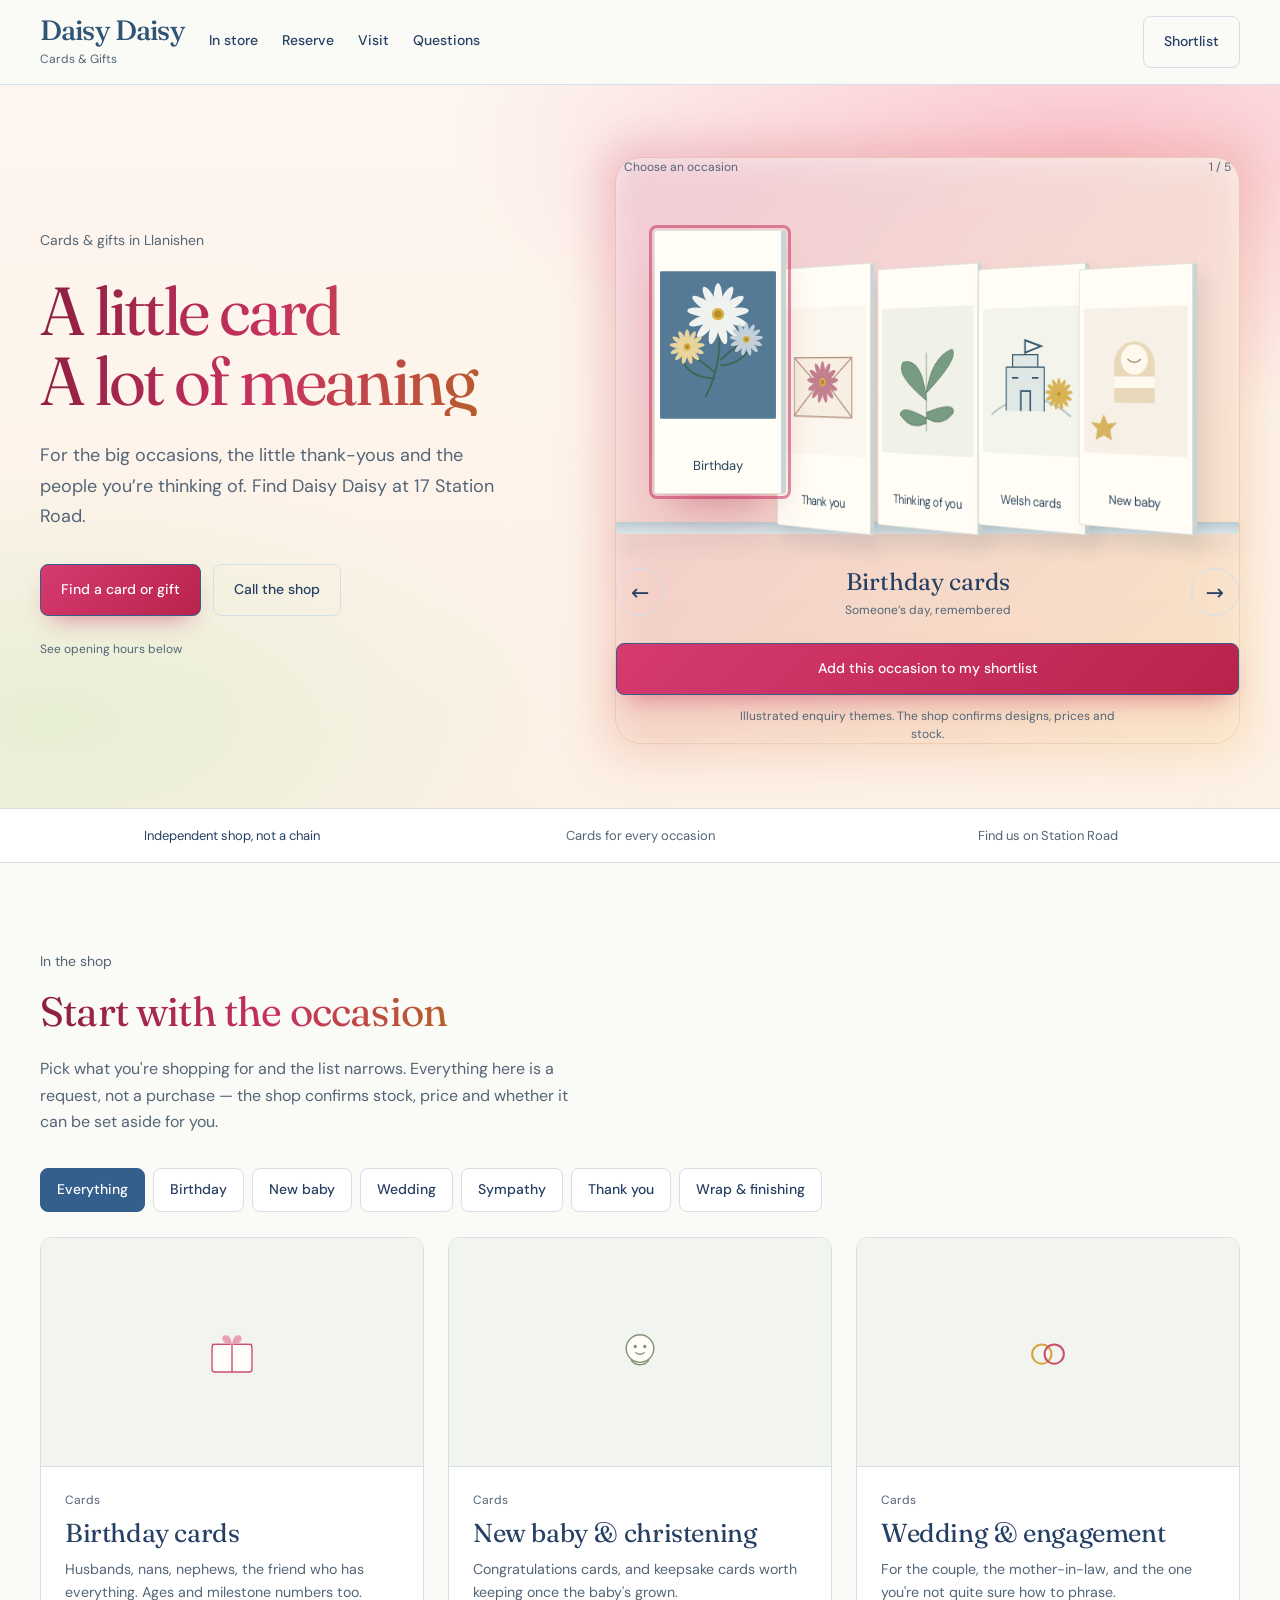
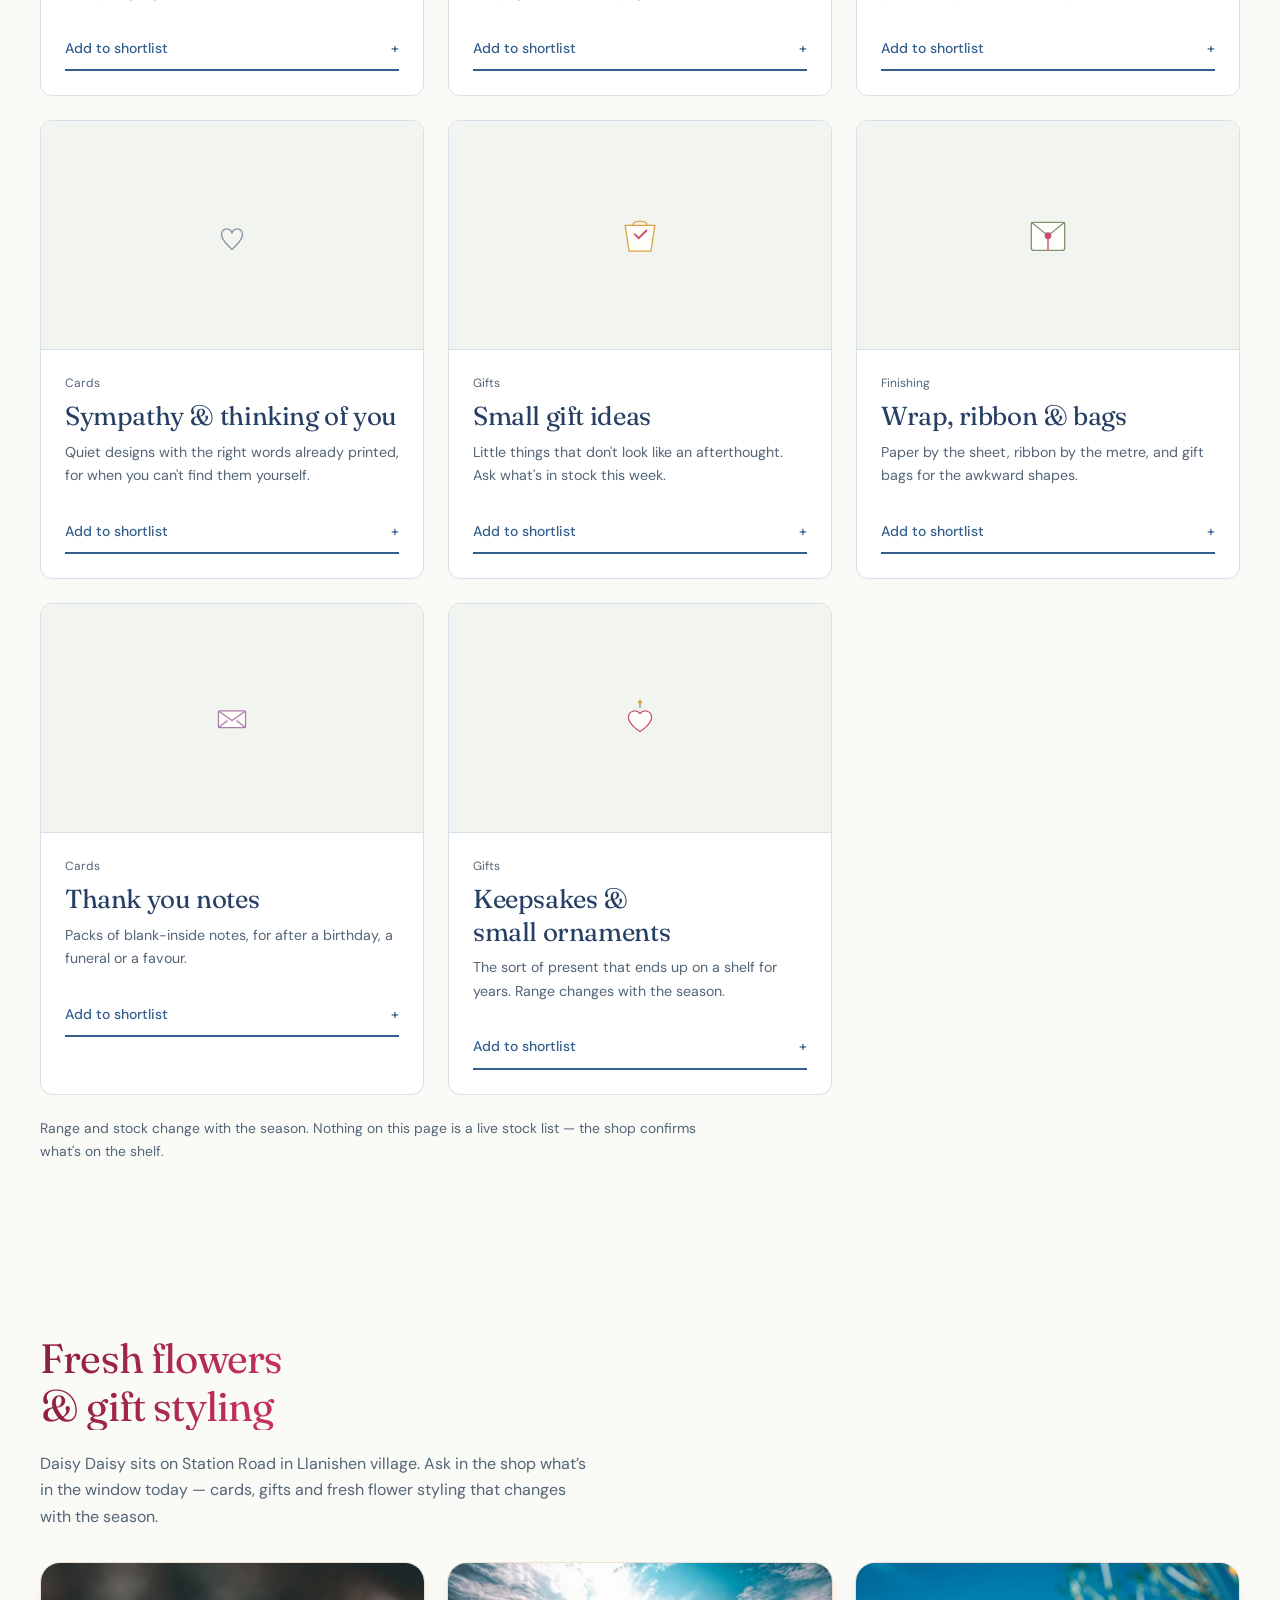
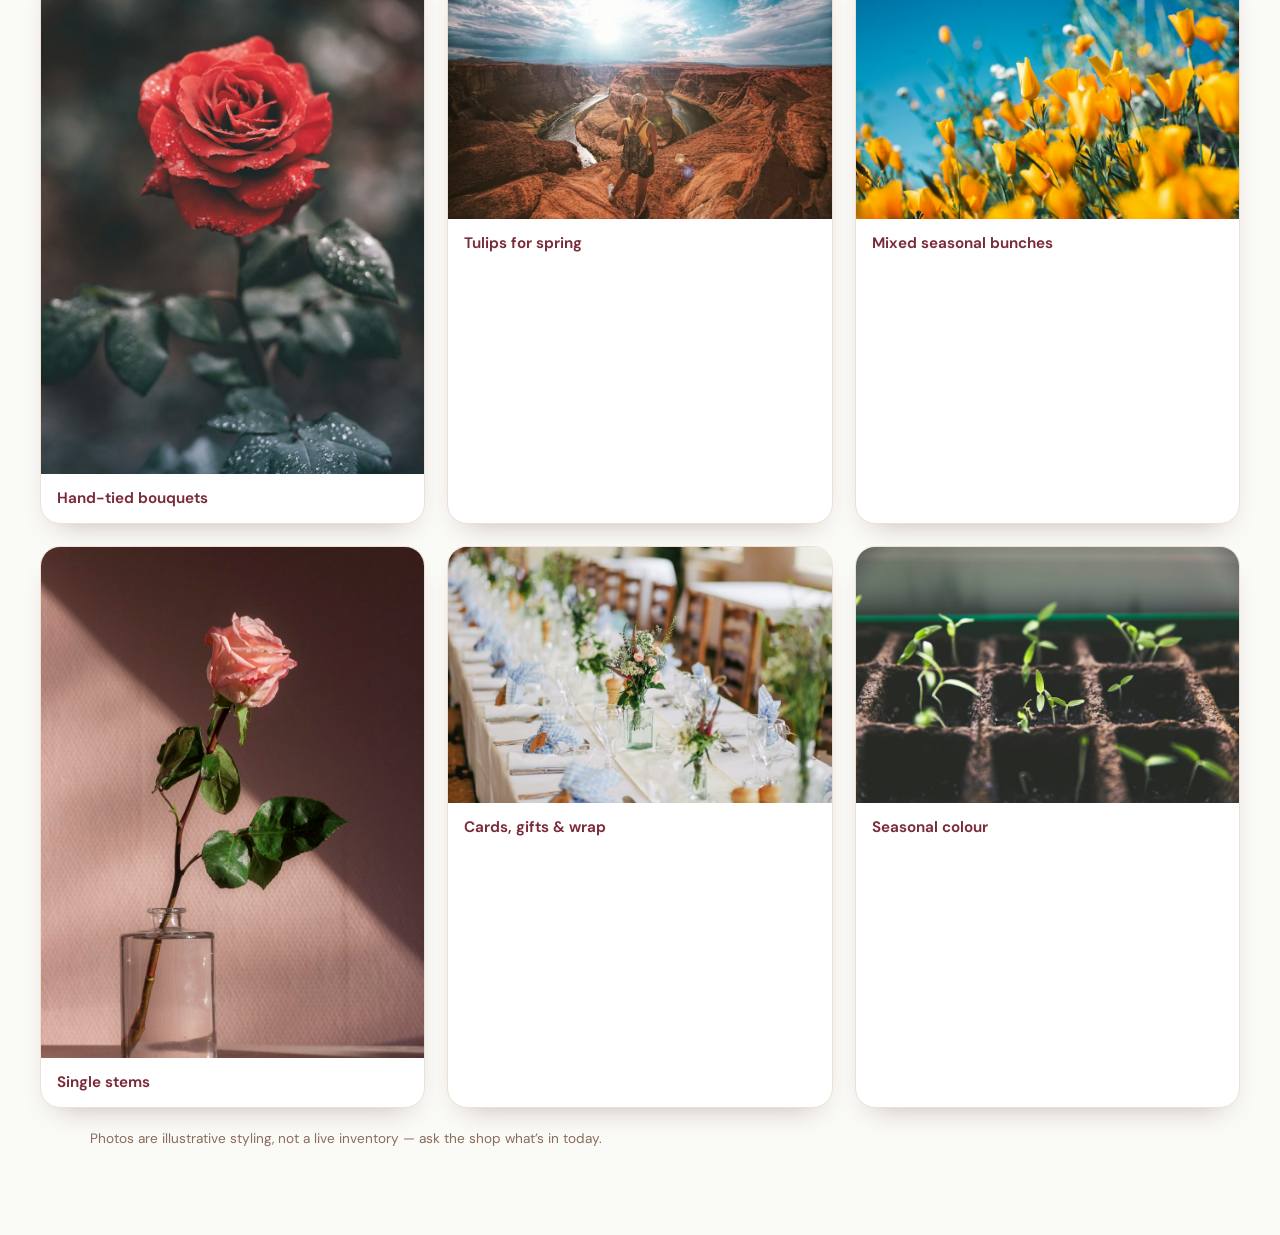
==== index.html @ 19305b16 "Vibrant redesign pass and real flower photo gallery Add brand-specific vibrancy layer (gradients, de" ====
<!DOCTYPE html>
<html lang="en-GB">
<head>
<meta charset="UTF-8">
<meta name="viewport" content="width=device-width, initial-scale=1.0">
<meta http-equiv="Content-Security-Policy" content="default-src 'self'; img-src 'self' data:; style-src 'self' 'unsafe-inline'; script-src 'self'; base-uri 'none'; form-action 'none'; frame-src https://www.google.com https://maps.google.com;">
<title>Daisy Daisy — Cards &amp; Gifts in Llanishen, Cardiff</title>
<meta name="description" content="Daisy Daisy is an independent card and gift shop at 17 Station Road, Llanishen, Cardiff CF14 5LS. Greeting cards, gift wrap and presents for every occasion. Call 029 2075 6793.">
<link rel="canonical" href="https://henrygoldsmith07-wq.github.io/daisy-daisy-cards-gifts/">
<meta name="theme-color" content="#fdf6ef">
<link rel="icon" href="favicon.svg" type="image/svg+xml">
<link rel="manifest" href="site.webmanifest">

<meta property="og:type" content="website">
<meta property="og:locale" content="en_GB">
<meta property="og:site_name" content="Daisy Daisy">
<meta property="og:title" content="Daisy Daisy — Cards &amp; Gifts, Llanishen, Cardiff">
<meta property="og:description" content="An independent card and gift shop on Station Road, Llanishen. Cards for every occasion, wrap, and presents chosen with care.">
<meta property="og:url" content="https://henrygoldsmith07-wq.github.io/daisy-daisy-cards-gifts/">
<meta property="og:image" content="https://henrygoldsmith07-wq.github.io/daisy-daisy-cards-gifts/og-image.png">
<meta property="og:image:width" content="1200">
<meta property="og:image:height" content="630">
<meta property="og:image:alt" content="Daisy Daisy, cards and gifts, 17 Station Road, Llanishen, Cardiff">
<meta name="twitter:card" content="summary_large_image">
<meta name="twitter:image" content="https://henrygoldsmith07-wq.github.io/daisy-daisy-cards-gifts/og-image.png">

<script type="application/ld+json">{"@context":"https://schema.org","@type":"GiftShop","@id":"https://henrygoldsmith07-wq.github.io/daisy-daisy-cards-gifts/#shop","name":"Daisy Daisy","description":"Independent card and gift shop in Llanishen, Cardiff.","url":"https://henrygoldsmith07-wq.github.io/daisy-daisy-cards-gifts/","image":"https://henrygoldsmith07-wq.github.io/daisy-daisy-cards-gifts/og-image.png","telephone":"+442920756793","currenciesAccepted":"GBP","hasMap":"https://maps.google.com/?q=17+Station+Road+Llanishen+Cardiff+CF14+5LS","address":{"@type":"PostalAddress","streetAddress":"17 Station Road","addressLocality":"Llanishen","addressRegion":"Cardiff","postalCode":"CF14 5LS","addressCountry":"GB"},"areaServed":[{"@type":"Place","name":"Llanishen"},{"@type":"Place","name":"Cardiff"}],"sameAs":["https://www.facebook.com/daisydaisyllanishen/","https://www.instagram.com/daisy_daisy_cards_llanishen/"],"geo":{"@type":"GeoCoordinates","latitude":51.5293454,"longitude":-3.187982},"openingHoursSpecification":[{"@type":"OpeningHoursSpecification","dayOfWeek":["Monday","Tuesday","Wednesday","Thursday","Friday"],"opens":"09:00","closes":"17:00"},{"@type":"OpeningHoursSpecification","dayOfWeek":["Saturday"],"opens":"09:00","closes":"16:00"}]}</script>
<script type="application/ld+json">{"@context":"https://schema.org","@type":"FAQPage","mainEntity":[{"@type":"Question","name":"Where is Daisy Daisy in Cardiff?","acceptedAnswer":{"@type":"Answer","text":"Daisy Daisy is at 17 Station Road, Llanishen, Cardiff CF14 5LS, on the parade of shops in Llanishen village."}},{"@type":"Question","name":"What are Daisy Daisy's opening hours?","acceptedAnswer":{"@type":"Answer","text":"Google Maps lists Monday–Friday 09:00–17:00 and Saturday 09:00–16:00, closed Sunday. Call to confirm holiday changes."}},{"@type":"Question","name":"Can I reserve a card or gift for collection?","acceptedAnswer":{"@type":"Answer","text":"This site lets you build a shortlist of what you are looking for and prepares an email for you to send to the shop to ask about availability and price. Nothing is charged online."}},{"@type":"Question","name":"Do you sell cards for weddings, new babies and sympathy?","acceptedAnswer":{"@type":"Answer","text":"Greeting cards for birthdays, new babies, weddings, anniversaries, sympathy and thank yous are the mainstay of the shop. Ring ahead if you need a specific card."}}]}</script>


<meta name="robots" content="noindex, nofollow"><script src="direction.js" defer></script><link rel="preload" href="assets/dm-sans.woff2" as="font" type="font/woff2" crossorigin><link rel="stylesheet" href="site.css"><script src="experience.js" defer></script><script type="application/ld+json">{"@context":"https://schema.org","@type":"ContactPoint","@id":"https://henrygoldsmith07-wq.github.io/daisy-daisy-cards-gifts/#contact-point","telephone":"+442920756793","email":"rebekahellaltd@gmail.com","contactType":"customer service","areaServed":"GB","availableLanguage":"English"}</script>
</head>
<body class="has-bar">
<a class="skip" href="#main">Skip to main content</a>

<header class="site-head">
  <div class="wrap">
    <a class="brand" href="#top" aria-label="Daisy Daisy, home">
      <svg class="brand-mark" viewBox="0 0 48 48" aria-hidden="true" focusable="false">
        <circle cx="24" cy="24" r="23" fill="#fdf6ef" stroke="#e6d3c2"/>
        <g fill="#c94f6d">
          <ellipse cx="24" cy="14" rx="4.4" ry="7"/>
          <ellipse cx="24" cy="34" rx="4.4" ry="7"/>
          <ellipse cx="14" cy="24" rx="7" ry="4.4"/>
          <ellipse cx="34" cy="24" rx="7" ry="4.4"/>
        </g>
        <g fill="#e8a0b2">
          <ellipse cx="17" cy="17" rx="4.6" ry="3.4" transform="rotate(-45 17 17)"/>
          <ellipse cx="31" cy="31" rx="4.6" ry="3.4" transform="rotate(-45 31 31)"/>
          <ellipse cx="31" cy="17" rx="4.6" ry="3.4" transform="rotate(45 31 17)"/>
          <ellipse cx="17" cy="31" rx="4.6" ry="3.4" transform="rotate(45 17 31)"/>
        </g>
        <circle cx="24" cy="24" r="5" fill="#d9a441"/>
      </svg>
      <span class="brand-text">
        <span class="brand-name">Daisy Daisy</span>
        <span class="brand-sub">Cards &amp; Gifts</span>
      </span>
    </a>

    <nav class="head-nav" aria-label="Main" id="main-nav">
      <a href="#ranges">In store</a>
      <a href="#how">Reserve</a>
      <a href="#visit">Visit</a>
      <a href="#questions">Questions</a>
    </nav><button type="button" class="nav-toggle" aria-controls="main-nav" aria-expanded="false">Menu</button>

    <div class="head-actions">
      <a class="btn btn-primary head-call" href="tel:+442920756793">Call the shop</a>
      <button class="btn btn-ghost basket-btn" type="button" id="basket-open" aria-haspopup="dialog" aria-controls="drawer">
        Shortlist <span class="basket-count" id="basket-count" aria-hidden="true">0</span>
        <span class="sr-only" id="basket-sr">0 items on your shortlist</span>
      </button>
    </div>
  </div>
</header>

<main id="main">
  <div id="top"></div>

  <section class="direction-hero" aria-labelledby="hero-title"><div class="wrap direction-layout"><div class="direction-copy"><p class="direction-location">Cards & gifts in Llanishen</p><h1 id="hero-title">A little card<br>A lot of meaning</h1><p class="intro">For the big occasions, the little thank-yous and the people you’re thinking of. Find Daisy Daisy at 17 Station Road.</p><div class="direction-actions"><a class="btn btn-primary" href="#ranges">Find a card or gift</a><a class="btn btn-ghost" href="tel:+442920756793">Call the shop</a></div><p class="status" id="status"><span id="status-text">See opening hours below</span></p></div><div class="direction-visual card-display elevated-rack"><div class="rack-topline"><span>Choose an occasion</span><span class="rack-position" id="rack-position" aria-hidden="true">1 / 5</span></div><div class="card-rail" role="group" aria-label="Card enquiry themes"><button class="display-card display-card-0" type="button" data-rack="0" aria-pressed="true"><span class="paper-art"><svg viewBox="0 0 200 250" aria-hidden="true"><rect x="8" y="8" width="184" height="234" rx="2" fill="#547a96"/><path d="M80 208Q110 150 100 83M104 149q38-38 47-19-18 27-47 27M96 170q-45-42-50-17 10 24 50 25" stroke="#3d6856" stroke-width="3" fill="none"/><g transform="translate(100 76)"><ellipse rx="7" ry="24.5" fill="#f0f2ef" transform="rotate(0) translate(0 -24.5)"/><ellipse rx="7" ry="24.5" fill="#f0f2ef" transform="rotate(27.692307692307693) translate(0 -24.5)"/><ellipse rx="7" ry="24.5" fill="#f0f2ef" transform="rotate(55.38461538461539) translate(0 -24.5)"/><ellipse rx="7" ry="24.5" fill="#f0f2ef" transform="rotate(83.07692307692308) translate(0 -24.5)"/><ellipse rx="7" ry="24.5" fill="#f0f2ef" transform="rotate(110.76923076923077) translate(0 -24.5)"/><ellipse rx="7" ry="24.5" fill="#f0f2ef" transform="rotate(138.46153846153845) translate(0 -24.5)"/><ellipse rx="7" ry="24.5" fill="#f0f2ef" transform="rotate(166.15384615384616) translate(0 -24.5)"/><ellipse rx="7" ry="24.5" fill="#f0f2ef" transform="rotate(193.84615384615384) translate(0 -24.5)"/><ellipse rx="7" ry="24.5" fill="#f0f2ef" transform="rotate(221.53846153846155) translate(0 -24.5)"/><ellipse rx="7" ry="24.5" fill="#f0f2ef" transform="rotate(249.23076923076923) translate(0 -24.5)"/><ellipse rx="7" ry="24.5" fill="#f0f2ef" transform="rotate(276.9230769230769) translate(0 -24.5)"/><ellipse rx="7" ry="24.5" fill="#f0f2ef" transform="rotate(304.61538461538464) translate(0 -24.5)"/><ellipse rx="7" ry="24.5" fill="#f0f2ef" transform="rotate(332.3076923076923) translate(0 -24.5)"/><circle r="9.8" fill="#d9b348"/><circle r="5.6000000000000005" fill="#b68b2c"/></g><g transform="translate(51 128)"><ellipse rx="4" ry="14" fill="#e8d49c" transform="rotate(0) translate(0 -14)"/><ellipse rx="4" ry="14" fill="#e8d49c" transform="rotate(27.692307692307693) translate(0 -14)"/><ellipse rx="4" ry="14" fill="#e8d49c" transform="rotate(55.38461538461539) translate(0 -14)"/><ellipse rx="4" ry="14" fill="#e8d49c" transform="rotate(83.07692307692308) translate(0 -14)"/><ellipse rx="4" ry="14" fill="#e8d49c" transform="rotate(110.76923076923077) translate(0 -14)"/><ellipse rx="4" ry="14" fill="#e8d49c" transform="rotate(138.46153846153845) translate(0 -14)"/><ellipse rx="4" ry="14" fill="#e8d49c" transform="rotate(166.15384615384616) translate(0 -14)"/><ellipse rx="4" ry="14" fill="#e8d49c" transform="rotate(193.84615384615384) translate(0 -14)"/><ellipse rx="4" ry="14" fill="#e8d49c" transform="rotate(221.53846153846155) translate(0 -14)"/><ellipse rx="4" ry="14" fill="#e8d49c" transform="rotate(249.23076923076923) translate(0 -14)"/><ellipse rx="4" ry="14" fill="#e8d49c" transform="rotate(276.9230769230769) translate(0 -14)"/><ellipse rx="4" ry="14" fill="#e8d49c" transform="rotate(304.61538461538464) translate(0 -14)"/><ellipse rx="4" ry="14" fill="#e8d49c" transform="rotate(332.3076923076923) translate(0 -14)"/><circle r="5.6000000000000005" fill="#d9b348"/><circle r="3.2" fill="#b68b2c"/></g><g transform="translate(145 116)"><ellipse rx="3.8000000000000003" ry="13.299999999999999" fill="#c3d0d9" transform="rotate(0) translate(0 -13.299999999999999)"/><ellipse rx="3.8000000000000003" ry="13.299999999999999" fill="#c3d0d9" transform="rotate(27.692307692307693) translate(0 -13.299999999999999)"/><ellipse rx="3.8000000000000003" ry="13.299999999999999" fill="#c3d0d9" transform="rotate(55.38461538461539) translate(0 -13.299999999999999)"/><ellipse rx="3.8000000000000003" ry="13.299999999999999" fill="#c3d0d9" transform="rotate(83.07692307692308) translate(0 -13.299999999999999)"/><ellipse rx="3.8000000000000003" ry="13.299999999999999" fill="#c3d0d9" transform="rotate(110.76923076923077) translate(0 -13.299999999999999)"/><ellipse rx="3.8000000000000003" ry="13.299999999999999" fill="#c3d0d9" transform="rotate(138.46153846153845) translate(0 -13.299999999999999)"/><ellipse rx="3.8000000000000003" ry="13.299999999999999" fill="#c3d0d9" transform="rotate(166.15384615384616) translate(0 -13.299999999999999)"/><ellipse rx="3.8000000000000003" ry="13.299999999999999" fill="#c3d0d9" transform="rotate(193.84615384615384) translate(0 -13.299999999999999)"/><ellipse rx="3.8000000000000003" ry="13.299999999999999" fill="#c3d0d9" transform="rotate(221.53846153846155) translate(0 -13.299999999999999)"/><ellipse rx="3.8000000000000003" ry="13.299999999999999" fill="#c3d0d9" transform="rotate(249.23076923076923) translate(0 -13.299999999999999)"/><ellipse rx="3.8000000000000003" ry="13.299999999999999" fill="#c3d0d9" transform="rotate(276.9230769230769) translate(0 -13.299999999999999)"/><ellipse rx="3.8000000000000003" ry="13.299999999999999" fill="#c3d0d9" transform="rotate(304.61538461538464) translate(0 -13.299999999999999)"/><ellipse rx="3.8000000000000003" ry="13.299999999999999" fill="#c3d0d9" transform="rotate(332.3076923076923) translate(0 -13.299999999999999)"/><circle r="5.32" fill="#d9b348"/><circle r="3.04" fill="#b68b2c"/></g></svg></span><span class="card-label">Birthday</span></button><button class="display-card display-card-1" type="button" data-rack="1" aria-pressed="false"><span class="paper-art"><svg viewBox="0 0 200 250" aria-hidden="true"><rect x="8" y="8" width="184" height="234" rx="2" fill="#fcf7ee"/><path d="M38 88h124v94H38z" fill="#f8efe3" stroke="#ae8d76" stroke-width="2"/><path d="m38 88 62 52 62-52M38 181l47-46m77 46-47-46" fill="none" stroke="#ae8d76" stroke-width="2"/><g transform="translate(100 127)"><ellipse rx="4.800000000000001" ry="16.799999999999997" fill="#c37f8f" transform="rotate(0) translate(0 -16.799999999999997)"/><ellipse rx="4.800000000000001" ry="16.799999999999997" fill="#c37f8f" transform="rotate(27.692307692307693) translate(0 -16.799999999999997)"/><ellipse rx="4.800000000000001" ry="16.799999999999997" fill="#c37f8f" transform="rotate(55.38461538461539) translate(0 -16.799999999999997)"/><ellipse rx="4.800000000000001" ry="16.799999999999997" fill="#c37f8f" transform="rotate(83.07692307692308) translate(0 -16.799999999999997)"/><ellipse rx="4.800000000000001" ry="16.799999999999997" fill="#c37f8f" transform="rotate(110.76923076923077) translate(0 -16.799999999999997)"/><ellipse rx="4.800000000000001" ry="16.799999999999997" fill="#c37f8f" transform="rotate(138.46153846153845) translate(0 -16.799999999999997)"/><ellipse rx="4.800000000000001" ry="16.799999999999997" fill="#c37f8f" transform="rotate(166.15384615384616) translate(0 -16.799999999999997)"/><ellipse rx="4.800000000000001" ry="16.799999999999997" fill="#c37f8f" transform="rotate(193.84615384615384) translate(0 -16.799999999999997)"/><ellipse rx="4.800000000000001" ry="16.799999999999997" fill="#c37f8f" transform="rotate(221.53846153846155) translate(0 -16.799999999999997)"/><ellipse rx="4.800000000000001" ry="16.799999999999997" fill="#c37f8f" transform="rotate(249.23076923076923) translate(0 -16.799999999999997)"/><ellipse rx="4.800000000000001" ry="16.799999999999997" fill="#c37f8f" transform="rotate(276.9230769230769) translate(0 -16.799999999999997)"/><ellipse rx="4.800000000000001" ry="16.799999999999997" fill="#c37f8f" transform="rotate(304.61538461538464) translate(0 -16.799999999999997)"/><ellipse rx="4.800000000000001" ry="16.799999999999997" fill="#c37f8f" transform="rotate(332.3076923076923) translate(0 -16.799999999999997)"/><circle r="6.720000000000001" fill="#d9b348"/><circle r="3.84" fill="#b68b2c"/></g></svg></span><span class="card-label">Thank you</span></button><button class="display-card display-card-2" type="button" data-rack="2" aria-pressed="false"><span class="paper-art"><svg viewBox="0 0 200 250" aria-hidden="true"><rect x="8" y="8" width="184" height="234" rx="2" fill="#f0f1e7"/><path d="M100 205V80m0 76q-66-42-48-61 40-8 48 61m0-12q65-55 51-69-41 12-51 69m0 40q-51-22-54-4 23 26 54 12m0-17q59-20 53 0-23 24-53 9" fill="#789b83" stroke="#48634f" stroke-width="1"/></svg></span><span class="card-label">Thinking of you</span></button><button class="display-card display-card-3" type="button" data-rack="3" aria-pressed="false"><span class="paper-art"><svg viewBox="0 0 200 250" aria-hidden="true"><rect x="8" y="8" width="184" height="234" rx="2" fill="#f3f5ed"/><path d="M25 180q75-55 150 0" fill="none" stroke="#b3c6c5" stroke-width="3"/><path d="M54 173v-70h72v70m-60-70V83h48v20" fill="#e0e8e5" stroke="#34576c" stroke-width="2"/><path d="M82 173v-32h18v32M65 120h12m26 0h12M90 83V60l30 10-30 10" stroke="#34576c" stroke-width="3" fill="none"/><g transform="translate(153 145)"><ellipse rx="3.6" ry="12.6" fill="#d8b354" transform="rotate(0) translate(0 -12.6)"/><ellipse rx="3.6" ry="12.6" fill="#d8b354" transform="rotate(27.692307692307693) translate(0 -12.6)"/><ellipse rx="3.6" ry="12.6" fill="#d8b354" transform="rotate(55.38461538461539) translate(0 -12.6)"/><ellipse rx="3.6" ry="12.6" fill="#d8b354" transform="rotate(83.07692307692308) translate(0 -12.6)"/><ellipse rx="3.6" ry="12.6" fill="#d8b354" transform="rotate(110.76923076923077) translate(0 -12.6)"/><ellipse rx="3.6" ry="12.6" fill="#d8b354" transform="rotate(138.46153846153845) translate(0 -12.6)"/><ellipse rx="3.6" ry="12.6" fill="#d8b354" transform="rotate(166.15384615384616) translate(0 -12.6)"/><ellipse rx="3.6" ry="12.6" fill="#d8b354" transform="rotate(193.84615384615384) translate(0 -12.6)"/><ellipse rx="3.6" ry="12.6" fill="#d8b354" transform="rotate(221.53846153846155) translate(0 -12.6)"/><ellipse rx="3.6" ry="12.6" fill="#d8b354" transform="rotate(249.23076923076923) translate(0 -12.6)"/><ellipse rx="3.6" ry="12.6" fill="#d8b354" transform="rotate(276.9230769230769) translate(0 -12.6)"/><ellipse rx="3.6" ry="12.6" fill="#d8b354" transform="rotate(304.61538461538464) translate(0 -12.6)"/><ellipse rx="3.6" ry="12.6" fill="#d8b354" transform="rotate(332.3076923076923) translate(0 -12.6)"/><circle r="5.040000000000001" fill="#d9b348"/><circle r="2.88" fill="#b68b2c"/></g></svg></span><span class="card-label">Welsh cards</span></button><button class="display-card display-card-4" type="button" data-rack="4" aria-pressed="false"><span class="paper-art"><svg viewBox="0 0 200 250" aria-hidden="true"><rect x="8" y="8" width="184" height="234" rx="2" fill="#f7f0e6"/><path d="M64 98a36 36 0 0 1 72 0v62H64z" fill="#e9d8b9"/><path d="M64 118h72v18H64z" fill="#fffaf0"/><circle cx="100" cy="91" r="24" fill="#fff9ed"/><path d="M88 90q12 11 24 0" fill="none" stroke="#a18469" stroke-width="2"/><path d="m45 179 7 15 17-2-12 12 3 17-15-8-15 8 3-17-12-12 17 2z" fill="#d6b360"/></svg></span><span class="card-label">New baby</span></button></div><div class="rack-controls"><button class="round-control" type="button" data-rack-step="-1" aria-label="Previous occasion">←</button><div class="rack-caption"><p id="rack-title" aria-live="polite">Birthday cards</p><span class="rack-subtitle" id="rack-subtitle">Someone’s day, remembered</span></div><button class="round-control" type="button" data-rack-step="1" aria-label="Next occasion">→</button></div><button type="button" class="btn btn-primary rack-add" id="rack-add" data-add="Birthday cards" data-group="Cards">Add this occasion to my shortlist</button><p class="visual-note">Illustrated enquiry themes. The shop confirms designs, prices and stock.</p></div></div></section>

  <div class="strip">
    <div class="wrap">
      <ul>
        <li><svg width="17" height="17" viewBox="0 0 24 24" fill="none" stroke="currentColor" stroke-width="2" aria-hidden="true"><path d="M20 6L9 17l-5-5"/></svg> Independent shop, not a chain</li>
        <li><svg width="17" height="17" viewBox="0 0 24 24" fill="none" stroke="currentColor" stroke-width="2" aria-hidden="true"><path d="M20 6L9 17l-5-5"/></svg> Cards for every occasion</li>
        <li><svg width="17" height="17" viewBox="0 0 24 24" fill="none" stroke="currentColor" stroke-width="2" aria-hidden="true"><path d="M20 6L9 17l-5-5"/></svg> Find us on Station Road</li>
      </ul>
    </div>
  </div>

  <section id="ranges" data-reveal>
    <div class="wrap">
      <div class="section-head">
        <p class="eyebrow">In the shop</p>
        <h2>Start with the occasion</h2>
        <p>Pick what you're shopping for and the list narrows. Everything here is a request, not a purchase — the shop confirms stock, price and whether it can be set aside for you.</p>
      </div>

      <div class="occasions" role="group" aria-label="Filter by occasion">
        <button class="chip" type="button" data-filter="all" aria-pressed="true">Everything</button>
        <button class="chip" type="button" data-filter="birthday" aria-pressed="false">Birthday</button>
        <button class="chip" type="button" data-filter="baby" aria-pressed="false">New baby</button>
        <button class="chip" type="button" data-filter="wedding" aria-pressed="false">Wedding</button>
        <button class="chip" type="button" data-filter="sympathy" aria-pressed="false">Sympathy</button>
        <button class="chip" type="button" data-filter="thankyou" aria-pressed="false">Thank you</button>
        <button class="chip" type="button" data-filter="wrap" aria-pressed="false">Wrap &amp; finishing</button>
      </div>

      <div class="grid-cards" id="ranges-grid">
        <article class="item" data-tags="birthday thankyou">
          <div class="item-art" style="background:linear-gradient(150deg,#fbe9ee,#fdf6ef)">
            <svg viewBox="0 0 90 90" width="62" aria-hidden="true"><rect x="16" y="34" width="58" height="40" rx="4" fill="#fffdfa" stroke="#c94f6d" stroke-width="2"/><path d="M16 34h58M45 34v40" stroke="#c94f6d" stroke-width="2"/><path d="M45 34c-8 0-14-4-14-9s7-6 10-2 4 11 4 11z" fill="#e8a0b2"/><path d="M45 34c8 0 14-4 14-9s-7-6-10-2-4 11-4 11z" fill="#e8a0b2"/></svg>
          </div>
          <div class="item-body">
            <span class="item-tag">Cards</span>
            <h3>Birthday cards</h3>
            <p>Husbands, nans, nephews, the friend who has everything. Ages and milestone numbers too.</p>
            <button class="item-add" type="button" data-add="Birthday cards" data-group="Cards">Add to shortlist</button>
          </div>
        </article>

        <article class="item" data-tags="baby wedding">
          <div class="item-art" style="background:linear-gradient(150deg,#eef2e4,#fdf6ef)">
            <svg viewBox="0 0 90 90" width="62" aria-hidden="true"><circle cx="45" cy="40" r="20" fill="#fffdfa" stroke="#7f9470" stroke-width="2"/><path d="M32 56c4 10 22 10 26 0" fill="none" stroke="#7f9470" stroke-width="2"/><circle cx="38" cy="37" r="2.4" fill="#7f9470"/><circle cx="52" cy="37" r="2.4" fill="#7f9470"/><path d="M39 46c4 3 8 3 12 0" stroke="#7f9470" stroke-width="2" fill="none" stroke-linecap="round"/></svg>
          </div>
          <div class="item-body">
            <span class="item-tag">Cards</span>
            <h3>New baby &amp; christening</h3>
            <p>Congratulations cards, and keepsake cards worth keeping once the baby's grown.</p>
            <button class="item-add" type="button" data-add="New baby and christening cards" data-group="Cards">Add to shortlist</button>
          </div>
        </article>

        <article class="item" data-tags="wedding">
          <div class="item-art" style="background:linear-gradient(150deg,#f7e9f2,#fdf6ef)">
            <svg viewBox="0 0 90 90" width="62" aria-hidden="true"><circle cx="36" cy="48" r="14" fill="none" stroke="#d9a441" stroke-width="3"/><circle cx="54" cy="48" r="14" fill="none" stroke="#c94f6d" stroke-width="3"/></svg>
          </div>
          <div class="item-body">
            <span class="item-tag">Cards</span>
            <h3>Wedding &amp; engagement</h3>
            <p>For the couple, the mother-in-law, and the one you're not quite sure how to phrase.</p>
            <button class="item-add" type="button" data-add="Wedding and engagement cards" data-group="Cards">Add to shortlist</button>
          </div>
        </article>

        <article class="item" data-tags="sympathy">
          <div class="item-art" style="background:linear-gradient(150deg,#eff1f3,#fdf6ef)">
            <svg viewBox="0 0 90 90" width="52" aria-hidden="true"><path d="M45 70c-9-9-18-16-18-25a9 9 0 0118-3 9 9 0 0118 3c0 9-9 16-18 25z" fill="none" stroke="#8a9aa5" stroke-width="2.5"/></svg>
          </div>
          <div class="item-body">
            <span class="item-tag">Cards</span>
            <h3>Sympathy &amp; thinking of you</h3>
            <p>Quiet designs with the right words already printed, for when you can't find them yourself.</p>
            <button class="item-add" type="button" data-add="Sympathy cards" data-group="Cards">Add to shortlist</button>
          </div>
        </article>

        <article class="item" data-tags="thankyou birthday">
          <div class="item-art" style="background:linear-gradient(150deg,#fdf1dd,#fdf6ef)">
            <svg viewBox="0 0 90 90" width="58" aria-hidden="true"><path d="M22 30h46l-6 40H28z" fill="#fffdfa" stroke="#d9a441" stroke-width="2"/><path d="M34 30c0-8 22-8 22 0" fill="none" stroke="#d9a441" stroke-width="2"/><path d="M37 44l6 6 12-12" stroke="#c94f6d" stroke-width="3" fill="none" stroke-linecap="round"/></svg>
          </div>
          <div class="item-body">
            <span class="item-tag">Gifts</span>
            <h3>Small gift ideas</h3>
            <p>Little things that don't look like an afterthought. Ask what's in stock this week.</p>
            <button class="item-add" type="button" data-add="Small gift enquiry" data-group="Gifts">Add to shortlist</button>
          </div>
        </article>

        <article class="item" data-tags="wrap">
          <div class="item-art" style="background:linear-gradient(150deg,#eaf0ee,#fdf6ef)">
            <svg viewBox="0 0 90 90" width="60" aria-hidden="true"><rect x="20" y="26" width="50" height="42" rx="3" fill="#fffdfa" stroke="#7f9470" stroke-width="2"/><path d="M20 26l25 20 25-20" fill="none" stroke="#7f9470" stroke-width="2"/><path d="M45 46v22" stroke="#c94f6d" stroke-width="2"/><circle cx="45" cy="46" r="5" fill="#c94f6d"/></svg>
          </div>
          <div class="item-body">
            <span class="item-tag">Finishing</span>
            <h3>Wrap, ribbon &amp; bags</h3>
            <p>Paper by the sheet, ribbon by the metre, and gift bags for the awkward shapes.</p>
            <button class="item-add" type="button" data-add="Gift wrap and ribbon" data-group="Wrap">Add to shortlist</button>
          </div>
        </article>

        <article class="item" data-tags="baby thankyou">
          <div class="item-art" style="background:linear-gradient(150deg,#f6ecf6,#fdf6ef)">
            <svg viewBox="0 0 90 90" width="58" aria-hidden="true"><rect x="24" y="34" width="42" height="26" rx="3" fill="#fffdfa" stroke="#a97fae" stroke-width="2"/><path d="M24 34l21 15 21-15" stroke="#a97fae" stroke-width="2" fill="none"/><path d="M24 60l14-11M66 60L52 49" stroke="#a97fae" stroke-width="2"/></svg>
          </div>
          <div class="item-body">
            <span class="item-tag">Cards</span>
            <h3>Thank you notes</h3>
            <p>Packs of blank-inside notes, for after a birthday, a funeral or a favour.</p>
            <button class="item-add" type="button" data-add="Thank you note packs" data-group="Cards">Add to shortlist</button>
          </div>
        </article>

        <article class="item" data-tags="birthday wedding baby">
          <div class="item-art" style="background:linear-gradient(150deg,#f1eee6,#fdf6ef)">
            <svg viewBox="0 0 90 90" width="58" aria-hidden="true"><path d="M45 66s-18-11-18-22a10 10 0 0118-6 10 10 0 0118 6c0 11-18 22-18 22z" fill="#fffdfa" stroke="#c94f6d" stroke-width="2"/><path d="M45 30v-8" stroke="#7f9470" stroke-width="2"/><circle cx="45" cy="20" r="3" fill="#d9a441"/></svg>
          </div>
          <div class="item-body">
            <span class="item-tag">Gifts</span>
            <h3>Keepsakes &amp; small ornaments</h3>
            <p>The sort of present that ends up on a shelf for years. Range changes with the season.</p>
            <button class="item-add" type="button" data-add="Keepsakes and small ornaments" data-group="Gifts">Add to shortlist</button>
          </div>
        </article>
      </div>

      <p style="font-size:.87rem;color:var(--ink-soft);margin-top:1.4rem">Range and stock change with the season. Nothing on this page is a live stock list — the shop confirms what's on the shelf.</p>
    </div>
  </section>
  <section id="photos" aria-labelledby="photos-title" data-reveal>
    <div class="wrap">
      <div class="section-head">
        <h2 id="photos-title">Fresh flowers &amp; gift styling</h2>
        <p>Daisy Daisy sits on Station Road in Llanishen village. Ask in the shop what’s in the window today — cards, gifts and fresh flower styling that changes with the season.</p>
      </div>
      <div class="photo-grid">
        <figure class="photo-card photo-tall"><img src="assets/photos/bouquet-2.jpg" alt="A hand-tied bouquet of seasonal cut flowers held in paper wrap" width="900" height="1125" loading="lazy"><figcaption>Hand-tied bouquets</figcaption></figure>
        <figure class="photo-card"><img src="assets/photos/tulips-flower.jpg" alt="Pink tulips in a vase beside a greetings card" width="900" height="600" loading="lazy"><figcaption>Tulips for spring</figcaption></figure>
        <figure class="photo-card"><img src="assets/photos/bouquet-1.jpg" alt="A mixed bouquet of garden flowers in kraft paper" width="900" height="600" loading="lazy"><figcaption>Mixed seasonal bunches</figcaption></figure>
        <figure class="photo-card photo-tall"><img src="assets/photos/single-rose.jpg" alt="A single rose lit softly against a pale background" width="900" height="1347" loading="lazy"><figcaption>Single stems</figcaption></figure>
        <figure class="photo-card"><img src="assets/photos/gift-bouquet.jpg" alt="A small wrapped gift tied with ribbon beside fresh blooms" width="900" height="600" loading="lazy"><figcaption>Cards, gifts &amp; wrap</figcaption></figure>
        <figure class="photo-card"><img src="assets/photos/floral-pink.jpg" alt="Close-up of pink flower stems with gentle colour" width="900" height="600" loading="lazy"><figcaption>Seasonal colour</figcaption></figure>
      </div>
      <p class="photo-note">Photos are illustrative styling, not a live inventory — ask the shop what’s in today.</p>
    </div>
  </section>

  <section id="how"
---- site.css ----
:root {
    --paper: #fdf6ef;
    --paper-2: #f8ebdd;
    --ink: #2e2620;
    --ink-soft: #6b5b4e;
    --rose: #a13a55;
    --rose-deep: #a13a55;
    --sage: #526342;
    --gold: #d9a441;
    --line: #e6d3c2;
    --white: #fffdfa;
    --serif: "Iowan Old Style", "Palatino Linotype", Palatino, "Book Antiqua", Georgia, serif;
    --sans: ui-sans-serif, system-ui, -apple-system, "Segoe UI", Roboto, Helvetica, Arial, sans-serif;
    --shadow: 0 18px 40px -24px rgba(46, 38, 32, .45);
    --radius: 18px;
  }
  * { box-sizing: border-box; }
  html { scroll-behavior: smooth; }
  body {
    margin: 0; background: var(--paper); color: var(--ink);
    font-family: var(--sans); font-size: 17px; line-height: 1.65;
    -webkit-font-smoothing: antialiased;
  }
  img, svg { max-width: 100%; }
  a { color: var(--rose-deep); text-underline-offset: 3px; }
  a:hover { color: var(--ink); }
  h1, h2, h3, h4 { font-family: var(--serif); font-weight: 600; line-height: 1.14; letter-spacing: -0.015em; margin: 0 0 .5em; }
  h1 { font-size: clamp(2.2rem, 5.4vw, 3.5rem); }
  h2 { font-size: clamp(1.65rem, 3.4vw, 2.35rem); }
  h3 { font-size: 1.2rem; }
  p { margin: 0 0 1em; }
  .wrap { width: min(1120px, 100% - 2.5rem); margin-inline: auto; }
  .eyebrow {
    font-family: var(--sans); font-size: .76rem; font-weight: 700;
    letter-spacing: .16em; text-transform: uppercase; color: var(--rose); margin-bottom: .9em;
  }
  .skip {
    position: absolute; left: -9999px; top: 0; background: var(--ink); color: var(--white);
    padding: 12px 18px; z-index: 999; border-radius: 0 0 10px 0; font-weight: 700;
  }
  .skip:focus { left: 0; }
  .sr-only {
    position: absolute; width: 1px; height: 1px; padding: 0; margin: -1px;
    overflow: hidden; clip: rect(0 0 0 0); white-space: nowrap; border: 0;
  }
  :focus-visible { outline: 3px solid var(--rose); outline-offset: 3px; border-radius: 4px; }

  /* ---------- header ---------- */
  .site-head {
    position: sticky; top: 0; z-index: 60;
    background: rgba(253, 246, 239, .92);
    backdrop-filter: blur(10px);
    border-bottom: 1px solid var(--line);
  }
  .site-head .wrap { display: flex; align-items: center; justify-content: space-between; gap: 1rem; padding: .7rem 0; }
  .brand { display: flex; align-items: center; gap: .65rem; text-decoration: none; color: var(--ink); }
  .brand-mark { width: 38px; height: 38px; flex: none; }
  .brand-text { display: flex; flex-direction: column; line-height: 1.05; }
  .brand-name { font-family: var(--serif); font-size: 1.32rem; font-weight: 600; letter-spacing: .01em; }
  .brand-sub { font-size: .64rem; letter-spacing: .2em; text-transform: uppercase; color: var(--ink-soft); margin-top: 3px; }
  .head-nav { display: none; gap: 1.6rem; font-size: .92rem; }
  .head-nav a { color: var(--ink); text-decoration: none; font-weight: 500; padding-bottom: 2px; border-bottom: 2px solid transparent; }
  .head-nav a:hover { border-bottom-color: var(--rose); }
  .head-actions { display: flex; align-items: center; gap: .6rem; }
  .btn {
    display: inline-flex; align-items: center; justify-content: center; gap: .5rem;
    padding: .72rem 1.25rem; border-radius: 999px; font-weight: 650; font-size: .95rem;
    text-decoration: none; border: 1px solid transparent; cursor: pointer; font-family: inherit;
    transition: transform .15s ease, box-shadow .15s ease, background-color .15s ease;
  }
  .btn-primary { background: var(--rose); color: #fff; box-shadow: 0 10px 22px -14px rgba(201,79,109,.9); }
  .btn-primary:hover { background: var(--rose-deep); color: #fff; transform: translateY(-1px); }
  .btn-ghost { background: transparent; color: var(--ink); border-color: var(--line); }
  .btn-ghost:hover { background: var(--paper-2); color: var(--ink); }
  .btn-quiet { display: inline-flex; align-items: center; gap: .45rem; background: none; border: 0; padding: .4rem .2rem; font: inherit; font-size: .9rem; color: var(--ink); cursor: pointer; }
  .basket-btn { position: relative; font-weight: 650; }
  .basket-count {
    display: none; min-width: 21px; height: 21px; padding: 0 6px; border-radius: 999px;
    background: var(--rose); color: #fff; font-size: .74rem; font-weight: 800;
    align-items: center; justify-content: center;
  }
  .basket-count.on { display: inline-flex; }
  @media (min-width: 880px) { .head-nav { display: flex; } .head-call { display: none; } }

  /* ---------- hero ---------- */
  .hero { position: relative; overflow: hidden; padding: clamp(2.6rem, 6vw, 5rem) 0 clamp(2.4rem, 5vw, 4rem); }
  .hero::before {
    content: ""; position: absolute; inset: 0; z-index: -1;
    background:
      radial-gradient(58% 62% at 82% 12%, #f7dfe5 0%, rgba(247,223,229,0) 62%),
      radial-gradient(46% 52% at 8% 78%, #eef0e2 0%, rgba(238,240,226,0) 66%);
  }
  .hero-grid { display: grid; gap: clamp(2rem, 4vw, 3.4rem); align-items: center; }
  @media (min-width: 900px) { .hero-grid { grid-template-columns: 1.02fr .98fr; } }
  .hero h1 { margin-bottom: .55em; }
  .hero h1 em { font-style: italic; color: var(--rose-deep); }
  .lede { font-size: 1.09rem; color: var(--ink-soft); max-width: 34em; }
  .hero-cta { display: flex; flex-wrap: wrap; gap: .7rem; margin: 1.5rem 0 1.1rem; }
  .status {
    display: inline-flex; align-items: center; gap: .6rem; padding: .48rem 1rem;
    border: 1px solid var(--line); border-radius: 999px; background: var(--white);
    font-size: .89rem; font-weight: 650; color: var(--ink-soft);
  }
  .status .dot { width: 9px; height: 9px; border-radius: 50%; background: #b9a99a; flex: none; }
  .status.is-open { color: #2e6b47; border-color: #bfd8c8; background: #f2f8f4; }
  .status.is-open .dot { background: #3f9c68; box-shadow: 0 0 0 4px rgba(63,156,104,.16); }
  .status.is-closed { color: #8a4a3c; border-color: #eccfc6; background: #fdf3f0; }
  .status.is-closed .dot { background: #cf7358; }
  .status-note { font-size: .8rem; color: var(--ink-soft); margin: .5rem 0 0; }

  /* hero art: stacked cards */
  .card-stack { position: relative; aspect-ratio: 1 / 1; max-width: 460px; margin-inline: auto; }
  .card-stack .sheet {
    position: absolute; border-radius: 14px; box-shadow: var(--shadow);
    border: 1px solid rgba(46,38,32,.09); overflow: hidden;
  }
  .sheet-1 { inset: 6% 30% 44% 6%; transform: rotate(-7deg); background: linear-gradient(160deg,#fffdfa,#f7e6e9); }
  .sheet-2 { inset: 22% 8% 24% 30%; transform: rotate(5deg); background: linear-gradient(160deg,#fffdfa,#f0f2e3); }
  .sheet-3 { inset: 46% 34% 6% 12%; transform: rotate(-3deg); background: linear-gradient(160deg,#fffdfa,#fbeed6); }
  .sheet-inner { position: absolute; inset: 0; display: grid; place-items: center; padding: 12%; }
  .sheet-1 .sheet-inner { background: radial-gradient(circle at 50% 42%, #fff 0 38%, transparent 39%); }
  .hero-badge {
    position: absolute; right: 2%; bottom: 6%; background: var(--ink); color: var(--paper);
    border-radius: 999px; padding: .6rem 1.05rem; font-size: .78rem; font-weight: 700;
    letter-spacing: .06em; text-transform: uppercase; box-shadow: var(--shadow);
    transform: rotate(-2deg);
  }

  /* ---------- trust strip ---------- */
  .strip { border-block: 1px solid var(--line); background: var(--paper-2); }
  .strip ul {
    list-style: none; margin: 0; padding: .85rem 0; display: grid; gap: .55rem 2rem;
    font-size: .87rem; color: var(--ink-soft); text-align: center;
  }
  @media (min-width: 720px) { .strip ul { grid-template-columns: repeat(3, 1fr); } }
  .strip li { display: flex; align-items: center; justify-content: center; gap: .5rem; }
  .strip svg { flex: none; color: var(--sage); }

  /* ---------- sections ---------- */
  section { padding: clamp(2.6rem, 5.5vw, 4.5rem) 0; }
  .section-head { max-width: 42rem; margin-bottom: 2rem; }
  .section-head.center { margin-inline: auto; text-align: center; }

  .occasions { display: flex; flex-wrap: wrap; gap: .5rem; margin-bottom: 1.6rem; }
  .chip {
    font: inherit; font-size: .88rem; font-weight: 600; padding: .5rem 1rem;
    border-radius: 999px; border: 1px solid var(--line); background: var(--white);
    color: var(--ink-soft); cursor: pointer; transition: .15s ease;
  }
  .chip:hover { border-color: var(--rose); color: var(--rose-deep); }
  .chip[aria-pressed="true"] { background: var(--ink); border-color: var(--ink); color: var(--paper); }

  .grid-cards { display: grid; gap: 1.1rem; grid-template-columns: repeat(auto-fill, minmax(232px, 1fr)); }
  .item {
    background: var(--white); border: 1px solid var(--line); border-radius: var(--radius);
    overflow: hidden; display: flex; flex-direction: column;
    transition: transform .18s ease, box-shadow .18s ease;
  }
  .item:hover { transform: translateY(-3px); box-shadow: var(--shadow); }
  .item[hidden] { display: none; }
  .item-art { aspect-ratio: 4 / 3; display: grid; place-items: center; border-bottom: 1px solid var(--line); }
  .item-body { padding: 1.05rem 1.1rem 1.15rem; display: flex; flex-direction: column; gap: .3rem; flex: 1; }
  .item-body h3 { margin: 0; font-size: 1.1rem; }
  .item-body p { margin: 0; font-size: .89rem; color: var(--ink-soft); }
  .item-tag { font-size: .68rem; letter-spacing: .14em; text-transform: uppercase; color: var(--sage); font-weight: 800; }
  .item-add {
    margin-top: .9rem; align-self: flex-start; font: inherit; font-size: .87rem; font-weight: 700;
    background: none; border: 0; border-bottom: 2px solid var(--rose); color: var(--rose-deep);
    padding: 0 0 2px; cursor: pointer;
  }
  .item-add:hover { color: var(--ink); border-bottom-color: var(--ink); }
  .item-add.added { color: var(--ink-soft); border-bottom-color: transparent; cursor: default; }

  /* ---------- split feature ---------- */
  .split { display: grid; gap: 2rem; align-items: center; }
  @media (min-width: 900px) { .split { grid-template-columns: 1fr 1fr; gap: 3.4rem; } }
  .split-art {
    border-radius: var(--radius); background: linear-gradient(150deg,#f7e6e9,#fbf3e6);
    border: 1px solid var(--line); padding: clamp(1.4rem, 3vw, 2.4rem);
  }
  .faux-card { background: var(--white); border: 1px solid var(--line); border-radius: 12px; padding: 1.5rem; box-shadow: var(--shadow); }
  .faux-card .fc-line { height: 9px; border-radius: 5px; background: var(--paper-2); margin-bottom: .7rem; }
  .faux-card .fc-line.w70 { width: 70%; }
  .faux-card .fc-line.w45 { width: 45%; }
  .faux-card .fc-seal { width: 54px; height: 54px; border-radius: 50%; background: radial-gradient(circle at 40% 35%, #f3b7c6, var(--rose)); margin-top: 1.2rem; }
  .steps { list-style: none; margin: 1.6rem 0 0; padding: 0; display: grid; gap: 1.1rem; }
  .steps li { display: grid; grid-template-columns: 34px 1fr; gap: .9rem; align-items: start; }
  .step-n {
    width: 34px; height: 34px; border-radius: 50%; background: var(--paper-2); color: var(--rose-deep);
    display: grid; place-items: center; font-weight: 800; font-size: .92rem; font-family: var(--serif);
    border: 1px solid var(--line);
  }
  .steps h4 { font-family: var(--sans); font-size: .98rem; font-weight: 700; margin: 0 0 .15rem; }
  .steps p { margin: 0; font-size: .9rem; color: var(--ink-soft); }

  /* ---------- hours + visit ---------- */
  .visit { display: grid; gap: 1.6rem; }
  @media (min-width: 900px) { .visit { grid-template-columns: 1.15fr .85fr; gap: 2.4rem; } }
  .panel { background: var(--white); border: 1px solid var(--line); border-radius: var(--radius); padding: clamp(1.3rem, 2.6vw, 2rem); }
  .hours { width: 100%; border-collapse: collapse; font-size: .95rem; }
  .hours th, .hours td { text-align: left; padding: .6rem 0; border-bottom: 1px solid var(--line); font-weight: 400; }
  .hours tr:last-child th, .hours tr:last-child td { border-bottom: 0; }
  .hours th { font-weight: 600; color: var(--ink); }
  .hours td { text-align: right; color: var(--ink-soft); font-variant-numeric: tabular-nums; }
  .hours tr.today th, .hours tr.today td { color: var(--rose-deep); font-weight: 700; }
  .hours .closed { color: #a1857a; }
  .addr { font-style: normal; line-height: 1.75; color: var(--ink-soft); }
  .visit-list { list-style: none; margin: 1.2rem 0 0; padding: 0; display: grid; gap: .8rem; }
  .visit-list a { display: inline-flex; align-items: center; gap: .6rem; color: var(--ink); text-decoration: none; font-weight: 600; }
  .visit-list a:hover { color: var(--rose-deep); }
  .socials { display: flex; gap: .7rem; margin-top: 1.3rem; }
  .social {
    display: inline-grid; place-items: center; width: 42px; height: 42px; border-radius: 50%;
    border: 1px solid var(--line); background: var(--paper); color: var(--ink);
  }
  .social:hover { background: var(--ink); color: var(--paper); border-color: var(--ink); }

  /* ---------- faq ---------- */
  .faq { display: grid; gap: .7rem; max-width: 48rem; margin-inline: auto; }
  details.qa { background: var(--white); border: 1px solid var(--line); border-radius: 14px; padding: 0 1.2rem; }
  details.qa summary { cursor: pointer; padding: 1.05rem 0; font-weight: 650; list-style: none; display: flex; justify-content: space-between; gap: 1rem; }
  details.qa summary::-webkit-details-marker { display: none; }
  details.qa summary::after { content: "+"; font-size: 1.3rem; line-height: 1; color: var(--rose); }
  details.qa[open] summary::after { content: "–"; }
  details.qa p { padding-bottom: 1.05rem; margin: 0; color: var(--ink-soft); font-size: .95rem; }

  /* ---------- footer ---------- */
  footer { background: var(--ink); color: #d9cfc6; padding: 3rem 0 2rem; margin-top: 2rem; }
  footer h3 { color: var(--paper); font-size: 1.05rem; margin-bottom: .6rem; }
  footer a { color: #efe3d9; }
  .foot-grid { display: grid; gap: 2rem; }
  @media (min-width: 780px) { .foot-grid { grid-template-columns: 1.4fr 1fr 1fr; } }
  .foot-brand { font-family: var(--serif); font-size: 1.4rem; color: var(--paper); margin-bottom: .5rem; }
  footer p { font-size: .9rem; color: #bfb2a7; }
  .foot-note { border-top: 1px solid rgba(255,255,255,.12); margin-top: 2rem; padding-top: 1.2rem; font-size: .8rem; color: #a2958a; display: flex; flex-wrap: wrap; gap: .6rem 1.5rem; justify-content: space-between; }

  /* ---------- basket drawer ---------- */
  .drawer-backdrop {
    position: fixed; inset: 0; background: rgba(46,38,32,.42); z-index: 90;
    opacity: 0; pointer-events: none; transition: opacity .22s ease;
  }
  .drawer-backdrop.open { opacity: 1; pointer-events: auto; }
  .drawer {
    position: fixed; top: 0; right: 0; bottom: 0; width: min(420px, 100%);
    background: var(--paper); z-index: 100; display: flex; flex-direction: column;
    transform: translateX(102%); transition: transform .26s cubic-bezier(.4,0,.2,1);
    box-shadow: -20px 0 60px -30px rgba(0,0,0,.5);
  }
  .drawer.open { transform: none; }
  .drawer-head {
    display: flex; align-items: center; justify-content: space-between; gap: 1rem;
    padding: 1.1rem 1.25rem; border-bottom: 1px solid var(--line);
  }
  .drawer-head h2 { font-size: 1.15rem; margin: 0; }
  .icon-btn { background: none; border: 1px solid var(--line); border-radius: 50%; width: 36px; height: 36px; display: grid; place-items: center; cursor: pointer; color: var(--ink); font-size: 1.1rem; line-height: 1; }
  .icon-btn:hover { background: var(--paper-2); }
  .drawer-body { padding: 1.1rem 1.25rem; overflow-y: auto; flex: 1; }
  .drawer-foot { border-top: 1px solid var(--line); padding: 1.1rem 1.25rem calc(1.1rem + env(safe-area-inset-bottom)); background: var(--white); }
  .empty { color: var(--ink-soft); font-size: .93rem; text-align: center; padding: 2rem 0; }
  .basket-row { display: flex; align-items: flex-start; justify-content: space-between; gap: .8rem; padding: .75rem 0; border-bottom: 1px solid var(--line); }
  .basket-row:last-child { border-bottom: 0; }
  .basket-row .br-name { font-weight: 650; font-size: .95rem; }
  .basket-row .br-meta { font-size: .8rem; color: var(--ink-soft); }
  .remove { background: none; border: 0; color: var(--ink-soft); font-size: .8rem; font-weight: 600; text-decoration: underline; cursor: pointer; padding: 0; }
  .fulfil { display: grid; gap: .5rem; margin: 0 0 1rem; }
  .fulfil legend { font-size: .78rem; font-weight: 700; letter-spacing: .1em; text-transform: uppercase; color: var(--ink-soft); padding: 0; margin-bottom: .35rem; }
  .radio { display: flex; gap: .6rem; align-items: flex-start; font-size: .91rem; padding: .55rem .7rem; border: 1px solid var(--line); border-radius: 10px; background: var(--paper); cursor: pointer; }
  .radio:has(input:checked) { border-color: var(--rose); background: #fdf1f4; }
  .radio input { margin-top: .28rem; accent-color: var(--rose); }
  .radio small { display: block; color: var(--ink-soft); font-size: .8rem; }
  .field { margin-bottom: .7rem; }
  .field label { display: block; font-size: .78rem; font-weight: 700; letter-spacing: .06em; text-transform: uppercase; color: var(--ink-soft); margin-bottom: .3rem; }
  .field input, .field textarea {
    width: 100%; padding: .65rem .75rem; border: 1px solid var(--line); border-radius: 9px;
    font: inherit; font-size: .93rem; background: var(--paper); color: var(--ink);
  }
  .field textarea { resize: vertical; min-height: 66px; }
  .field input:focus, .field textarea:focus { outline: 2px solid var(--rose); outline-offset: 1px; border-color: var(--rose); }
  .hp { position: absolute; left: -9999px; width: 1px; height: 1px; overflow: hidden; }
  .btn-block { width: 100%; }
  .confirmed { background: #f2f8f4; border: 1px solid #cfe3d7; border-radius: 12px; padding: 1rem; margin-top: .9rem; }
  .confirmed strong { display: block; margin-bottom: .25rem; color: #2e6b47; }
  .ref-code { font-family: ui-monospace, SFMono-Regular, Menlo, monospace; font-size: 1rem; background: #fff; border: 1px dashed #b9cfc0; border-radius: 8px; padding: .3rem .55rem; }
  .err { color: #a13a30; font-size: .84rem; margin-top: .4rem; }

  /* ---------- mobile bar ---------- */
  .mobile-bar { display: none; }
  @media (max-width: 640px) {
    .mobile-bar {
      display: grid; grid-template-columns: 1fr 1fr 1fr; gap: .5rem; position: fixed;
      left: 0; right: 0; bottom: 0; z-index: 70;
      padding: .55rem .7rem calc(.55rem + env(safe-area-inset-bottom));
      background: rgba(253,246,239,.97); border-top: 1px solid var(--line);
      backdrop-filter: blur(8px);
    }
    .mobile-bar a, .mobile-bar button {
      display: flex; flex-direction: column; align-items: center; gap: .2rem;
      font: inherit; font-size: .72rem; font-weight: 700; text-decoration: none;
      color: var(--ink); background: none; border: 0; padding: .35rem 0; cursor: pointer;
    }
    .mobile-bar .mb-primary { background: var(--rose); color: #fff; border-radius: 12px; }
    body.has-bar { padding-bottom: 76px; }
  }
  @media (prefers-reduced-motion: reduce) {
    html { scroll-behavior: auto; }
    *, *::before, *::after { animation-duration: .001ms !important; transition-duration: .001ms !important; }
    .item:hover { transform: none; }
  }
  @media print {
    .site-head, .mobile-bar, .drawer, .drawer-backdrop, .hero-cta, .occasions, .item-add, footer .socials { display: none !important; }
    body { background: #fff; color: #000; font-size: 12pt; }
    a { color: #000; text-decoration: none; }
    section { padding: .8rem 0; }
  }

/* Original design guided by Unslop and Anthropic frontend-design. See DESIGN.md. */
:root{--base:#fafaf6;--surface:#fff;--text:#20344c;--secondary:#516171;--rule:#d8e0e5;--accent:#315a87;--control-radius:8px;--section-gap:80px;--display:Georgia,'Times New Roman',serif;--body:system-ui,-apple-system,'Segoe UI',sans-serif}
html{scroll-padding-top:100px}body{font-family:var(--body);font-size:16px;line-height:1.65;background:var(--base);color:var(--text)}h1,h2,h3{color:var(--text);font-family:var(--display);font-weight:400}h1{font-size:clamp(40px,5.4vw,76px);line-height:1.06;letter-spacing:-.035em}h2{font-size:clamp(28px,3.2vw,44px);line-height:1.16;letter-spacing:-.02em}h3{font-size:24px;line-height:1.25}a{color:inherit}p{max-width:68ch}button,input,textarea,select{font-family:var(--body)}button,a,input,select,textarea{touch-action:manipulation}input,select,textarea{font-size:16px;border-radius:8px;min-height:48px;background:var(--surface);color:var(--text);border:1px solid #8b9aa5;padding:12px}label{font-size:14px;font-weight:500;letter-spacing:0;text-transform:none}button{cursor:pointer}button:disabled{cursor:not-allowed;opacity:.6}a,button,input,textarea,select,summary{scroll-margin-block:112px}:focus-visible{outline:3px solid var(--accent);outline-offset:4px}button:focus-visible,a:focus-visible{position:relative;z-index:3}.wrap{width:min(1200px,calc(100% - 64px))}.eyebrow,.label,.brand-sub,.item-tag{font:400 14px/1.5 var(--body);letter-spacing:0;text-transform:none;color:var(--secondary)}.brand-name,.brand{font-weight:500}.brand-sub{font-size:12px}.brand-mark{width:36px;height:36px}.site-head,header.top{background:var(--base);color:var(--text);border-bottom:1px solid var(--rule);backdrop-filter:none}.site-head .wrap,header.top .wrap{padding:16px 0;gap:24px;position:relative}.head-nav,header.top nav{gap:24px}.head-nav a,header.top nav a{padding-block:12px;font-size:14px;font-weight:500}.nav-toggle{display:none}.btn,.button,.chip{font:500 14px/1.4 var(--body);border-radius:var(--control-radius);box-shadow:none;min-height:48px;padding:12px 20px;gap:8px;transition:background-color 160ms,color 160ms,border-color 160ms}.btn-primary,.button{background:var(--accent);border-color:var(--accent);color:#fff}.btn-primary:hover,.button:hover{background:var(--text);color:#fff;transform:none;box-shadow:none}.btn-ghost,.btn-outline,.button.secondary{background:transparent;color:var(--text);border:1px solid var(--rule)}.btn-ghost:hover,.btn-outline:hover,.button.secondary:hover{background:var(--rule);color:var(--text)}.chip{min-height:44px;padding:8px 16px;color:var(--text);border-color:var(--rule);background:var(--surface)}.chip[aria-pressed=true]{background:var(--accent);color:white;border-color:var(--accent)}
.direction-hero{padding:64px 0;background:var(--base)}.direction-layout{display:grid;grid-template-columns:.9fr 1.1fr;gap:48px;align-items:center;min-height:480px}.direction-copy{max-width:520px}.direction-location{font-size:14px;color:var(--secondary);margin-bottom:24px}.direction-copy h1{margin:0 0 24px}.direction-copy .intro{font:400 18px/1.65 var(--body);color:var(--secondary);max-width:42ch}.direction-actions{display:flex;flex-wrap:wrap;gap:12px;margin-top:32px}.direction-visual{min-width:0}.direction-visual>svg{display:block;width:100%;height:auto}.visual-note{font:400 12px/1.5 var(--body);text-align:center;color:var(--secondary);margin:16px auto 0}.status{background:transparent;border:0;border-radius:0;padding:0;margin-top:24px;font-size:13px;font-weight:400;color:var(--secondary)}.status .dot{display:none}.status-note{max-width:50ch}.status.is-open,.status.is-closed{color:var(--secondary);background:transparent;border:0}.facts,.strip{background:var(--surface);border-block:1px solid var(--rule)}.facts ul,.strip ul{padding:16px 0;gap:24px;font-size:13px}.facts svg,.strip svg{display:none}section:not(.direction-hero){scroll-margin-top:100px}.section-head{margin-bottom:32px}.section-head p{color:var(--secondary)}.section,.story,#ranges,#how,#visit,#questions,#book{padding-block:var(--section-gap)}.panel,.form-card,.item,details.qa{background:var(--surface);border:1px solid var(--rule);box-shadow:none;border-radius:12px}.panel,.form-card{padding:32px}.field{margin-bottom:20px}.field-row,.row{gap:16px}.hint,.item-body p,.lede,.addr,details.qa p{color:var(--secondary)}.item{transition:border-color 160ms}.item:hover{transform:none;box-shadow:none;border-color:var(--accent)}.item-art{background:#f1f5f6!important;border-color:var(--rule);aspect-ratio:5/3}.item-tag{font-size:12px}.item-add,.remove{min-height:44px;padding-block:8px;font-size:14px}.item-body{padding:24px;gap:8px}.item-body h3{font-size:24px}.item-add{color:var(--accent);border-color:var(--accent)}.hours th,.hours td{padding:12px 0;font-size:14px;border-color:var(--rule)}.hours tr.today th,.hours tr.today td{color:var(--accent)}.social{border-color:var(--rule);min-width:44px;min-height:44px}.faq{gap:12px}.faq summary{min-height:48px;font-weight:500}.faq summary::after{color:var(--accent)}footer{background:var(--text);color:#d9e3ec;margin-top:0;padding:48px 0 32px}footer a,footer h3,.foot-brand{color:white}.mobile-bar,.mobile-actions,.mobile{background:var(--base);border-color:var(--rule);padding:8px;padding-bottom:max(8px,env(safe-area-inset-bottom));gap:8px}.mobile-bar a,.mobile-actions a,.mobile a,.mobile-actions button{min-height:48px;border-radius:8px;font-weight:500;display:flex;align-items:center;justify-content:center}.mb-primary,.ma-primary{background:var(--accent)!important;color:white!important}.mb-secondary,.ma-secondary{background:var(--surface)!important;color:var(--text)!important}.mobile-actions .ma-secondary{border:1px solid var(--rule)}.result,.confirmed,.confirm{overflow-wrap:anywhere}.result pre{font-size:14px}.planning .split{gap:64px}.planning form{padding:32px;border-radius:12px;background:var(--surface);color:var(--text)}.planning h2,.planning p{color:inherit}.services{border-color:var(--rule);list-style:none}.services li{grid-template-columns:1fr auto;gap:24px;padding:24px 0;border-color:var(--rule)}.services li>span{display:none}.services li h3{font-size:28px}.services a{min-height:44px;display:flex;align-items:center;color:var(--accent)}.map-art{background:none;border:0;min-height:240px;place-items:start;align-items:center}.map-art a{width:100%;text-align:left;background:var(--surface);border:1px solid var(--rule);border-radius:12px;padding:32px}.ribbon{background:var(--surface);border-color:var(--rule);padding:16px 24px;font-size:13px}.ribbon span:nth-child(2){display:none}.section-head{gap:48px}.visit{gap:64px}.brand{font-size:24px;text-decoration:none}.nav-open{display:flex!important}.contact-list a{min-height:44px}.hero-art,.card-stack{display:none}
@media(max-width:800px){:root{--section-gap:48px}.wrap{width:calc(100% - 32px)}.direction-hero{padding:40px 0}.direction-layout{grid-template-columns:1fr;gap:32px;min-height:0}.direction-copy{max-width:none}.direction-copy h1{font-size:44px}.direction-copy .intro{font-size:16px}.direction-location{margin-bottom:16px}.direction-actions{margin-top:24px}.direction-visual{width:100%;max-width:520px;margin:auto}.direction-visual>svg{max-height:360px}.panel,.form-card,.planning form{padding:24px}.section-head,.planning .split,.visit{grid-template-columns:1fr;gap:32px}.site-head .wrap,header.top .wrap{gap:12px;flex-wrap:wrap}.nav-toggle{display:inline-flex;min-height:44px;align-items:center;background:transparent;border:1px solid var(--rule);color:var(--text);border-radius:8px;padding:8px 12px;margin-left:auto;font:500 14px var(--body)}.head-nav,header.top nav:not(.mobile){display:none;order:9;flex-basis:100%;gap:8px;flex-wrap:wrap;padding-top:8px;border-top:1px solid var(--rule)}.head-nav a,header.top nav:not(.mobile) a{display:block;padding:12px 16px;border-radius:8px;background:var(--surface)}.head-call,.head-cta{display:none!important}.head-actions{gap:8px}.brand-name{font-size:20px}.brand-sub{font-size:12px}.brand-mark{width:28px;height:28px}.head-actions .btn{padding:8px 12px}.facts ul,.strip ul{gap:8px;text-align:left;display:block}.facts li,.strip li{display:block;margin:4px 0}.facts li:last-child,.strip li:last-child{display:none}.services li{grid-template-columns:1fr;gap:8px}.services li a{grid-column:auto}.services li h3{font-size:24px}.ribbon{padding:16px;gap:8px}.ribbon span:last-child{display:block}.map-art{min-height:0}.row,.field-row{grid-template-columns:1fr}body{padding-bottom:88px}.foot-grid{gap:24px}.site-head{position:relative}.hero-art,.card-stack{display:none}}
@media(prefers-reduced-motion:reduce){html{scroll-behavior:auto}*,*::before,*::after{transition:none!important;animation:none!important}}@media print{.direction-visual,.nav-toggle,.mobile-actions,.mobile-bar,.mobile{display:none}.direction-layout{display:block}.direction-hero{padding:24px 0}body{padding:0}}

:root{--base:#fafaf6;--surface:#fff;--text:#263f64;--secondary:#536577;--rule:#d4dfe7;--accent:#345f8d;--paper:var(--base);--paper-2:#edf2f6;--ink:var(--text);--ink-soft:var(--secondary);--rose:var(--accent);--rose-deep:var(--accent);--line:var(--rule);--white:var(--surface)}.brand-mark{display:none}.brand-name{font-size:28px;letter-spacing:0}.brand-sub{margin-top:4px}.direction-hero{padding-bottom:48px}.card-display{padding:24px 0}.card-rail{display:flex;align-items:end;justify-content:center;perspective:1100px;min-height:340px;padding:40px 8px 24px;border-bottom:8px solid #b8ccda}.display-card{position:relative;width:160px;height:244px;flex-shrink:0;border:1px solid #ccd5dc;border-right:6px solid #d7e0e5;background:#fff;box-shadow:8px 12px 16px #23364b12;transform:rotateY(-25deg) translateY(0);transition:transform 220ms cubic-bezier(.22,1,.36,1),box-shadow 220ms;padding:8px;margin-left:-24px;color:var(--text);font:500 16px/1.3 Georgia}.display-card:first-child{margin-left:0}.display-card[aria-pressed=true]{transform:rotateY(0) translateY(-32px);box-shadow:8px 24px 32px #23364b22;z-index:2}.display-card span{display:block}.paper-art{height:192px}.paper-art svg{height:100%;width:100%}.rack-caption{display:flex;align-items:center;justify-content:space-between;gap:16px;margin-top:24px}.rack-caption p{font-size:20px;font-family:Georgia;margin:0}.split-art{background:#edf2f6;border-color:var(--rule);box-shadow:none}.faux-card{box-shadow:none}.hero-badge{display:none}.item-art svg{max-height:160px}.drawer{background:var(--base);color:var(--text)}.drawer-head{border-color:var(--rule)}.basket-count{background:var(--accent);color:white}.drawer .btn-primary{background:var(--accent)}.occasions{gap:8px}.step-n{background:#edf2f6;color:var(--accent)}@media(max-width:800px){.display-card{width:120px;height:200px;margin-left:-16px;font-size:14px}.paper-art{height:148px}.card-rail{min-height:276px}.rack-caption{flex-wrap:wrap}.brand-name{font-size:22px}.head-actions .basket-btn{font-size:13px}}
.btn{display:inline-flex;align-items:center;justify-content:center;text-decoration:none}.direction-copy h1{font-size:clamp(40px,4.8vw,64px)}.studio .direction-copy h1{text-transform:none;font-weight:400}.direction-hero .intro{font-weight:400}.label,.eyebrow{margin-bottom:16px}.direction-copy h1{max-width:12ch}.direction-visual .btn{white-space:normal}#main-nav a:focus-visible{z-index:4}@media(max-width:800px){.direction-copy h1{font-size:40px;max-width:16ch}.direction-actions .btn{min-height:48px}}

.mobile a:not(:last-child){display:flex}.direction-hero .btn-primary:hover{filter:brightness(.94)}.split:has(>.split-art){align-items:start}.split:not(:has(>.split-art)){grid-template-columns:1fr;max-width:760px;margin-inline:auto}.item-art{border-color:var(--rule)}.eyebrow,.label{letter-spacing:0}.faux-card,.fc-seal{background:var(--surface);box-shadow:none}.direction-visual svg{overflow:visible}a:focus-visible,button:focus-visible,input:focus-visible,select:focus-visible,textarea:focus-visible{scroll-margin-bottom:112px}

@font-face{font-family:'DM Sans';src:url('assets/dm-sans.woff2') format('woff2');font-style:normal;font-weight:100 1000;font-display:swap}
@font-face{font-family:Fraunces;src:url('assets/fraunces.woff2') format('woff2');font-style:normal;font-weight:100 900;font-display:swap}
:root{--body:'DM Sans',system-ui,sans-serif;--sans:'DM Sans',system-ui,sans-serif;--display:Fraunces,Georgia,serif;--serif:Fraunces,Georgia,serif;--ease:cubic-bezier(.22,1,.36,1)}
body{font-family:var(--body);font-size:16px;line-height:1.65}h1,h2,h3,.brand-name,.foot-brand{font-family:var(--display);font-optical-sizing:auto}h1,h2,h3{text-wrap:balance}.direction-copy h1{font-size:clamp(44px,5.3vw,76px);line-height:1.03;letter-spacing:-.04em;max-width:13ch;font-variation-settings:'SOFT' 35,'WONK' 0}.direction-copy .intro{font-size:18px;line-height:1.7;max-width:40ch}.direction-location{font-size:14px;margin-bottom:24px}.direction-hero{padding:72px 0 64px}.direction-layout{gap:64px;min-height:520px}.direction-actions{gap:12px}.btn,.button{font-family:var(--body);min-height:52px;padding:14px 20px;border-radius:8px;font-weight:500;letter-spacing:0}.btn:active,.button:active,.round-control:active{transform:translateY(1px)}.head-nav a,header.top nav a{font-weight:500}.site-head,header.top{position:relative}.head-nav a:hover,header.top nav a:hover{color:var(--accent);text-decoration:underline;text-underline-offset:6px}.brand-name{font-size:28px;font-weight:500}.brand-sub{font-family:var(--body)}section{position:relative}.section-head{max-width:none}.section-head h2{max-width:17ch}.section-head p{max-width:50ch}.section,.story,#ranges,#how,#visit,#questions,#book{padding-block:88px}.panel,.form-card,.planning form{padding:32px;border-radius:16px}.hint{line-height:1.6}.form-intro{font-size:14px;color:var(--secondary);margin-bottom:24px}.form-progress{display:flex;flex-wrap:wrap;gap:8px 24px;list-style:none;padding:0;margin:0 0 24px;font-size:13px;color:var(--secondary)}.form-progress span{border-bottom:2px solid var(--rule);padding-bottom:8px}.form-progress .current{border-color:var(--accent);color:var(--text)}.quick-dates{display:flex;flex-wrap:wrap;gap:8px;margin:12px 0 24px}.quick-date{font:500 13px/1.5 var(--body);padding:12px;border:1px solid var(--rule);border-radius:8px;background:var(--surface);color:var(--text);min-height:44px}.quick-date[aria-pressed=true]{background:var(--accent);color:white;border-color:var(--accent)}.booking-summary{margin:24px 0;padding:16px;background:var(--base);border-left:3px solid var(--accent);font-size:14px;line-height:1.7}.inline-error{color:#922d28;font-size:14px;min-height:0;margin:8px 0}.result{scroll-margin-block:112px}.result pre,.request-copy{white-space:pre-wrap;font-family:var(--body);line-height:1.7;font-size:14px;border:1px solid var(--rule);border-radius:8px;background:var(--surface);padding:20px;overflow-wrap:anywhere}.proof-link{font-size:14px;color:var(--secondary)}.proof-link a{min-height:44px;display:inline-flex;align-items:center}.round-control{width:48px;height:48px;display:inline-grid;place-items:center;background:transparent;border:1px solid var(--rule);border-radius:50%;font:400 22px var(--body);color:var(--text);transition:background-color 160ms}.round-control:hover{background:var(--surface)}.live-visit{display:grid;grid-template-columns:1fr auto;gap:16px;padding:20px 0;border-top:1px solid var(--rule);border-bottom:1px solid var(--rule);margin:24px 0}.live-visit strong{font-weight:500}.live-visit small{font-size:12px;color:var(--secondary)}.live-visit a{align-self:center}.service-choice{display:flex;gap:12px;flex-wrap:wrap;margin-top:24px}.service-choice button{min-height:48px;padding:12px 16px;border:1px solid var(--rule);border-radius:8px;color:var(--text);background:var(--surface);font:500 14px var(--body)}.service-choice button[aria-pressed=true]{background:var(--accent);color:#fff;border-color:var(--accent)}.service-copy{font-size:14px;color:var(--secondary);min-height:3.3em;margin-top:16px}.services li{transition:background-color 160ms,border-color 160ms}.services li:has(a:focus-visible){outline:3px solid var(--accent);outline-offset:4px}.services a{font-weight:500}.service-selected{border-color:var(--accent)!important}.visit address{line-height:1.5}.visit .map-art a{min-height:180px;display:flex;flex-direction:column;justify-content:center}.social{border-radius:8px}.faq{max-width:none}.faq summary{font-weight:500;font-size:16px;line-height:1.5}.foot-note{line-height:1.7}.foot-grid p{line-height:1.8}.mobile a{min-height:52px}input:focus,select:focus,textarea:focus{border-color:var(--accent)}[aria-invalid=true]{border:2px solid #922d28}.btn[hidden],.button[hidden]{display:none}.noscript-note{font-size:14px}.direction-visual{min-width:0}.direction-visual svg{height:auto}.tea-scene-caption{display:flex;justify-content:space-between;gap:16px;font-size:13px;color:var(--secondary);padding:20px 24px}.tea-scene-caption a{min-height:44px;display:inline-flex;align-items:center}.tea-scene{background:#eaf2f0;border-radius:48% 48% 16px 16px;position:relative;overflow:hidden}.tea-scene>svg{display:block;width:100%}.tea-scene-caption span{align-self:center}.award-note{border-left:2px solid #a68c42;padding-left:16px;font-size:13px}.booking-hint{font-size:13px;color:var(--secondary)}.drawer .btn{min-height:48px}.basket-row{gap:12px}.quantity-control{display:flex;align-items:center;gap:8px;margin-top:12px}.quantity-control button{display:inline-grid;place-items:center;width:40px;height:44px;font:500 20px var(--body);background:var(--surface);color:var(--text);border:1px solid var(--rule);border-radius:6px}.quantity-control output{min-width:24px;text-align:center;font-size:14px;font-variant-numeric:tabular-nums}.basket-row .remove{min-height:44px}.basket-live{font-size:13px;color:var(--secondary);margin-top:8px}.drawer-head .close{width:44px;height:44px}.drawer-head h2{font-size:28px}.drawer .br-name{font-family:var(--display);font-size:20px;font-weight:400}.drawer .br-meta{font-size:13px}.request-copy{margin-top:16px}.mobile-actions,.mobile-bar,.mobile{z-index:50}.mobile-actions a,.mobile-actions button{font:500 14px var(--body);min-height:48px}.mobile-bar a{font:500 14px var(--body)}
@media(max-width:900px){.direction-layout{gap:32px;min-height:0}.direction-copy h1{font-size:clamp(42px,6.5vw,64px)}.direction-hero{padding:48px 0}.direction-copy .intro{font-size:16px}.section,.story,#ranges,#how,#visit,#questions,#book{padding-block:64px}.panel,.form-card,.planning form{padding:24px}.section-head{gap:24px}.brand-name{font-size:24px}}@media(max-width:600px){.direction-copy h1{font-size:46px;max-width:15ch}.direction-hero{padding-top:32px}.direction-layout{gap:40px}.direction-copy .intro{max-width:43ch}.direction-actions{margin-top:24px}.section,.story,#ranges,#how,#visit,#questions,#book{padding-block:48px}.direction-actions .btn{font-size:14px}.brand-name{font-size:22px}.tea-scene-caption{padding:8px 16px 16px}.booking-summary{padding:16px}.live-visit{grid-template-columns:1fr}.service-choice{gap:8px}.form-progress{gap:12px}.drawer .br-name{font-size:18px}}@media(prefers-reduced-motion:reduce){*,*::before,*::after{animation:none!important;transition:none!important;scroll-behavior:auto!important}}
.direction-layout{grid-template-columns:.9fr 1.1fr}.direction-hero{background:#f7f9f5}.brand-name{color:#2f5475;letter-spacing:-.03em}.elevated-rack{padding:0;max-width:680px}.rack-topline{display:flex;justify-content:space-between;font-size:12px;color:var(--secondary);padding:0 8px 12px}.card-rail{min-height:360px;border:0;position:relative;padding:48px 0 32px;perspective:1200px;isolation:isolate}.card-rail::after{content:'';position:absolute;bottom:16px;left:0;right:0;height:12px;border-radius:2px;background:linear-gradient(#bbcbd2,#dce5e7);box-shadow:0 12px 20px #344b5518;z-index:-1}.display-card{width:132px;height:264px;margin-left:-28px;padding:0 0 16px;border:1px solid #e1e4dd;border-right:5px solid #cad4d2;background:#fffdf5;transform:rotateY(-38deg) translateY(12px);transform-origin:center bottom;border-radius:3px;box-shadow:8px 12px 18px #23364b18;transition:transform 280ms var(--ease),box-shadow 280ms var(--ease);color:#29435e}.display-card:first-child{margin-left:0}.display-card[aria-pressed=true]{transform:translateY(-24px) rotateY(0);box-shadow:12px 24px 28px #23364b22;z-index:3}.paper-art{height:224px;display:block}.paper-art svg{height:100%;width:100%;display:block}.display-card .card-label{padding:0 4px;font:400 13px/1.4 var(--body)}.rack-controls{display:grid;grid-template-columns:48px 1fr 48px;gap:16px;align-items:center;margin-top:16px}.rack-caption{display:block;text-align:center;margin:0}.rack-caption p{font:400 24px/1.3 var(--display);margin:0}.rack-subtitle{display:block;font:400 12px/1.5 var(--body);color:var(--secondary);margin-top:4px}.rack-add{display:flex;width:100%;margin-top:24px}.visual-note{max-width:48ch;margin-top:12px}.item{border-radius:12px}.item-art{background:#f2f5ef!important}.item-body h3{font-family:var(--display);font-size:26px}.item-body{padding:24px}.item-add{align-self:stretch;text-align:left;font-weight:500}.item-add::after{content:' +';float:right}.item-add.added::after{content:' ✓'}.item-art svg{max-height:144px}.grid-cards{grid-template-columns:repeat(3,1fr);gap:24px}.occasions{gap:8px}.section-head{max-width:720px}.status{font-size:12px}.split{padding:32px;border:1px solid var(--rule);border-radius:16px}.strip ul{font-size:13px}.strip li:first-child{color:var(--text)}@media(max-width:1000px){.direction-layout{grid-template-columns:1fr}.elevated-rack{max-width:640px}.direction-copy{max-width:660px}.grid-cards{grid-template-columns:repeat(2,1fr)}}@media(max-width:600px){.display-card{width:88px;height:198px;margin-left:-24px;transform:rotateY(-40deg) translateY(8px)}.display-card[aria-pressed=true]{transform:translateY(-16px) rotateY(0)}.display-card .card-label{font-size:11px;min-height:30px;display:grid;place-items:center}.paper-art{height:154px}.card-rail{min-height:252px;padding-top:32px;padding-bottom:24px}.rack-topline{padding-bottom:0}.rack-controls{gap:8px;margin-top:8px}.rack-caption p{font-size:22px}.grid-cards{grid-template-columns:1fr}.item{display:grid;grid-template-columns:112px 1fr}.item-art{height:100%;aspect-ratio:auto;border-bottom:0;border-right:1px solid var(--rule);padding:8px}.item-body{padding:20px}.item-body h3{font-size:23px}.item-body p{font-size:14px}.split{padding:24px}.direction-copy h1{font-size:48px}.rack-add{margin-top:16px}}
.copy-buffer{position:fixed;left:-9999px;top:0;width:1px;height:1px;opacity:0}.result .actions{gap:12px}.service-choice button:focus-visible{outline-offset:4px}

.site-head .head-call{display:none!important}.site-head .head-actions{margin-left:auto}.direction-hero .direction-copy h1{overflow-wrap:normal}.scene-meta{font-family:var(--body)}@media(max-width:600px){.site-head .head-actions{margin-left:0}}

.quantity-control button{width:44px;min-width:44px}.top{--accent:inherit}.studio .top{--accent:#e4c982}.studio .top nav a:hover{color:#e4c982}

/* ---- final polish: motion ---- */
html.js-reveal [data-reveal]{opacity:0;transform:translateY(16px);transition:opacity .55s cubic-bezier(.22,1,.36,1),transform .55s cubic-bezier(.22,1,.36,1)}
html.js-reveal [data-reveal].is-in{opacity:1;transform:none}
.hero-parallax{transform:translate3d(calc(var(--px,0)*1px),calc(var(--py,0)*1px),0);transition:transform .25s cubic-bezier(.22,1,.36,1)}
.basket-count.pop{animation:pop .3s cubic-bezier(.22,1,.36,1)}@keyframes pop{0%{transform:scale(1)}40%{transform:scale(1.28)}100%{transform:scale(1)}}
@media(prefers-reduced-motion:reduce){html.js-reveal [data-reveal]{transition:none;opacity:1;transform:none}.basket-count.pop{animation:none}.hero-parallax{transition:none}}

/* ---- Vibrancy pass: warmer, brighter, petal-depth (reduced-motion safe) ---- */
:root{--rose:#c8325f;--rose-deep:#a8234b;--gold:#f0a93c;--sage:#4c7c43;--blush:#fde3e6;--peach:#ffe9d2}
.direction-hero{background:
  radial-gradient(90% 70% at 85% 8%, #fbc7d0 0%, rgba(251,199,208,0) 55%),
  radial-gradient(70% 60% at 4% 88%, #e7efd4 0%, rgba(231,239,212,0) 58%),
  linear-gradient(180deg,#fdf6ef,#fdf1e6)}
.direction-copy h1{background:linear-gradient(100deg,#8a1f40,#c8325f 45%,#b26a1f);-webkit-background-clip:text;background-clip:text;color:transparent}
.direction-copy h1 em{background:linear-gradient(100deg,#d98a1f,#f0a93c);-webkit-background-clip:text;background-clip:text;color:transparent}
.btn-primary{background:linear-gradient(135deg,#d63a6f,#b8234b);box-shadow:0 12px 26px -12px rgba(198,50,95,.65)}
.btn-primary:hover{background:linear-gradient(135deg,#e0477c,#9f1f45)}
.direction-visual{border-radius:26px;position:relative}
.direction-visual::before{content:"";position:absolute;inset:-14px;border-radius:32px;background:linear-gradient(135deg,rgba(198,50,95,.25),rgba(240,169,60,.22));filter:blur(22px);z-index:-1;pointer-events:none}
.card-display{background:linear-gradient(180deg,#fff,#fdf3e9);border:1px solid #f2ddc8;border-radius:26px}
.display-card[aria-pressed=true]{box-shadow:0 26px 44px -18px rgba(168,35,75,.45);outline:3px solid rgba(198,50,95,.55);outline-offset:2px}
.rack-add{background:linear-gradient(135deg,#d63a6f,#b8234b)}
.rack-add:hover{background:linear-gradient(135deg,#e0477c,#9f1f45)}
.basket-count{background:linear-gradient(135deg,#d63a6f,#b8234b)}
.section-head h2{background:linear-gradient(100deg,#8a1f40,#c8325f 55%,#b26a1f);-webkit-background-clip:text;background-clip:text;color:transparent}
.photo-grid{display:grid;grid-template-columns:repeat(3,1fr);gap:22px;margin-top:8px}
.photo-card{margin:0;border-radius:20px;overflow:hidden;background:#fff;box-shadow:0 14px 30px -18px rgba(90,40,40,.4);border:1px solid #f0e0d2;transition:transform .25s ease,box-shadow .25s ease}
.photo-card:hover{transform:translateY(-4px);box-shadow:0 22px 40px -18px rgba(168,35,75,.45)}
.photo-card img{display:block;width:100%;height:auto;aspect-ratio:3/2;object-fit:cover}
.photo-card.photo-tall img{aspect-ratio:3/4}
.photo-card figcaption{padding:12px 16px;font-weight:650;color:#7a2a3a;font-size:.95rem}
.photo-note{font-size:.85rem;color:#8a6b5c;margin-top:20px;text-align:center}
@media(max-width:820px){.photo-grid{grid-template-columns:repeat(2,1fr);gap:14px}.photo-card.photo-tall img{aspect-ratio:3/4}}
@media(max-width:480px){.photo-grid{grid-template-columns:1fr}}
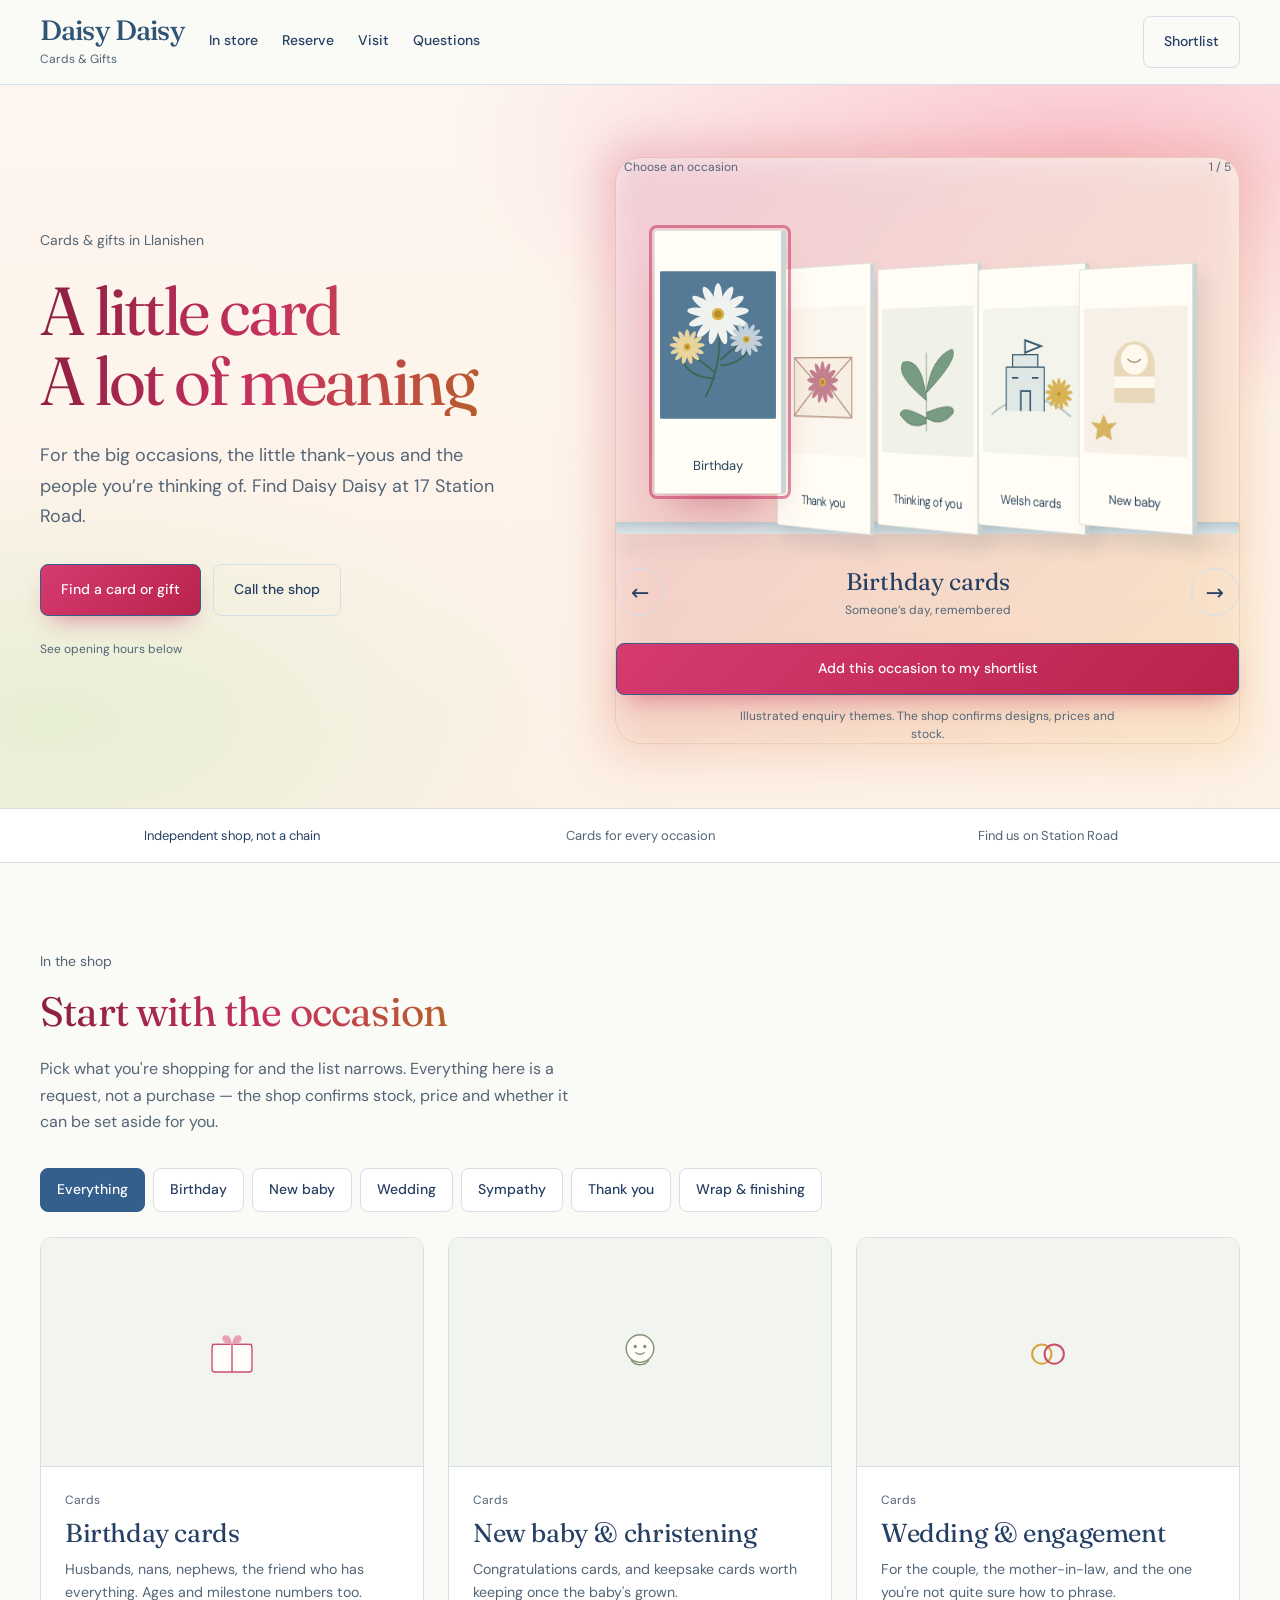
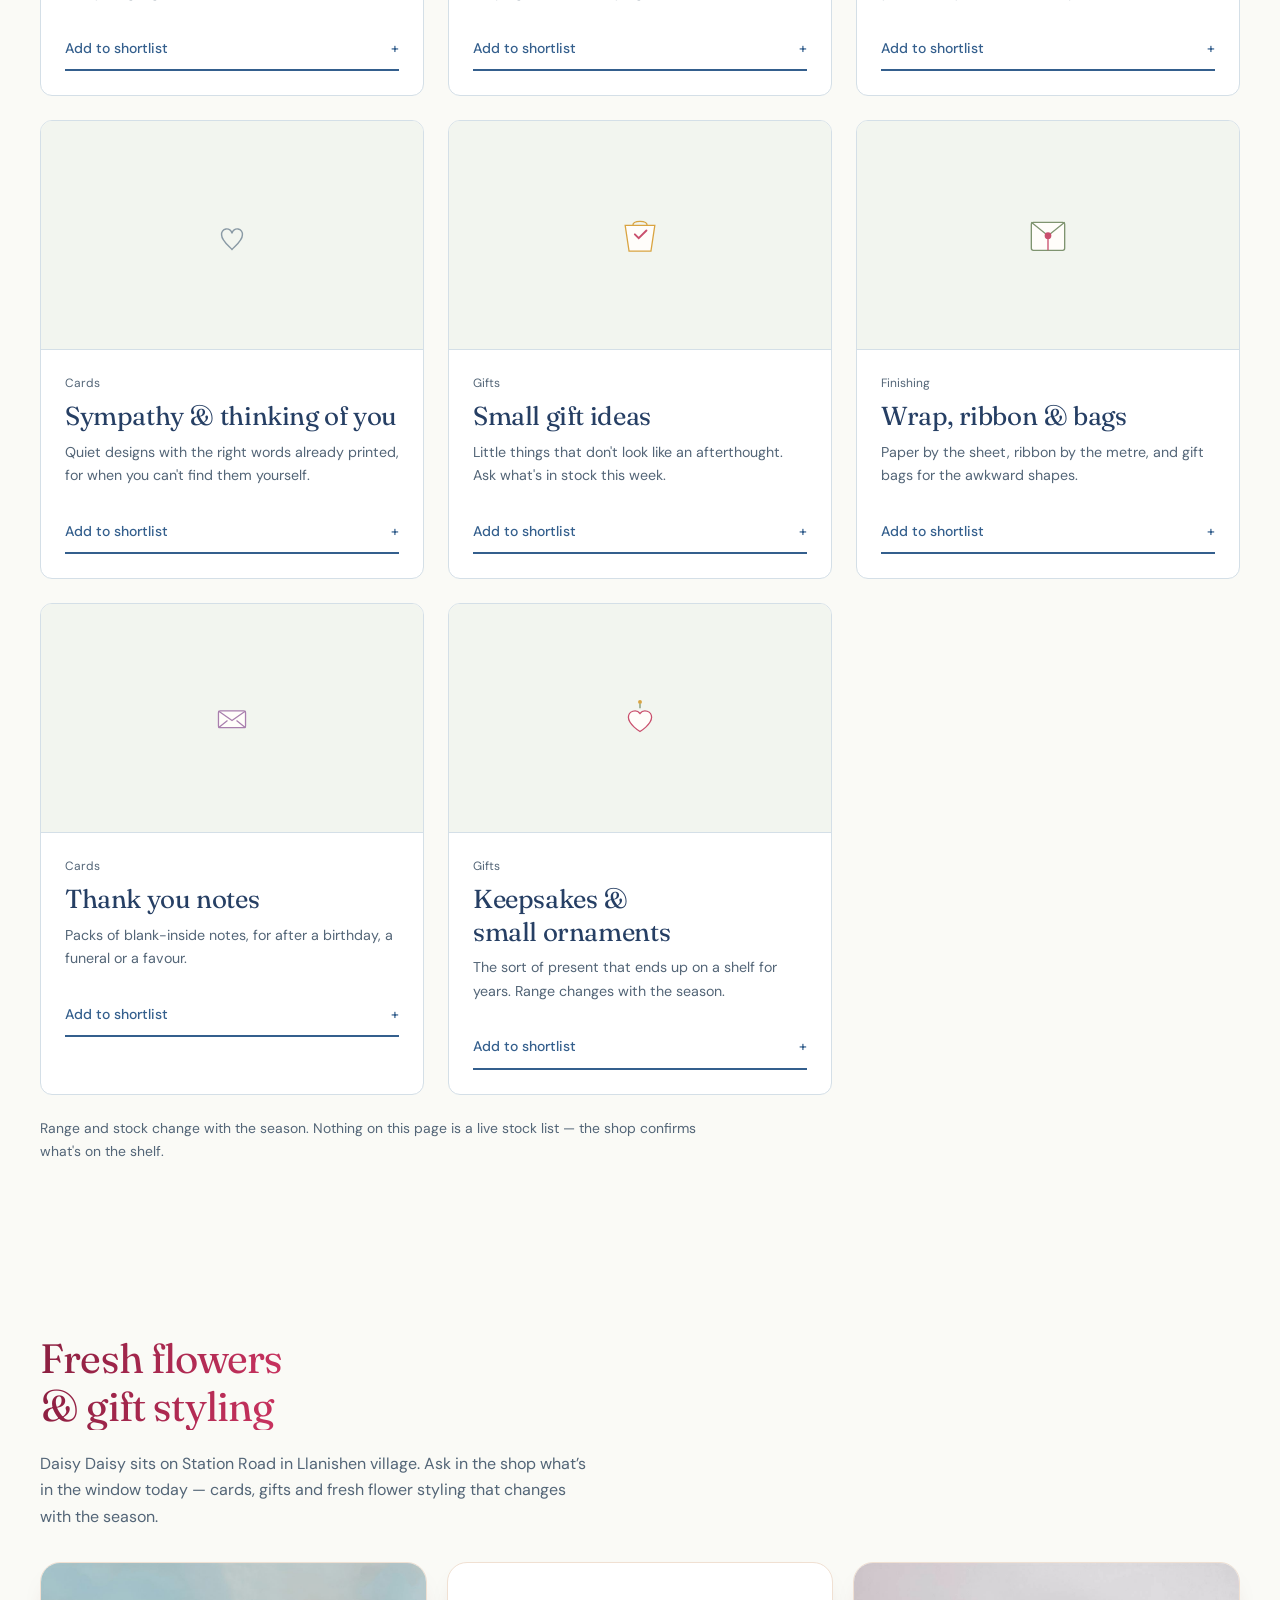
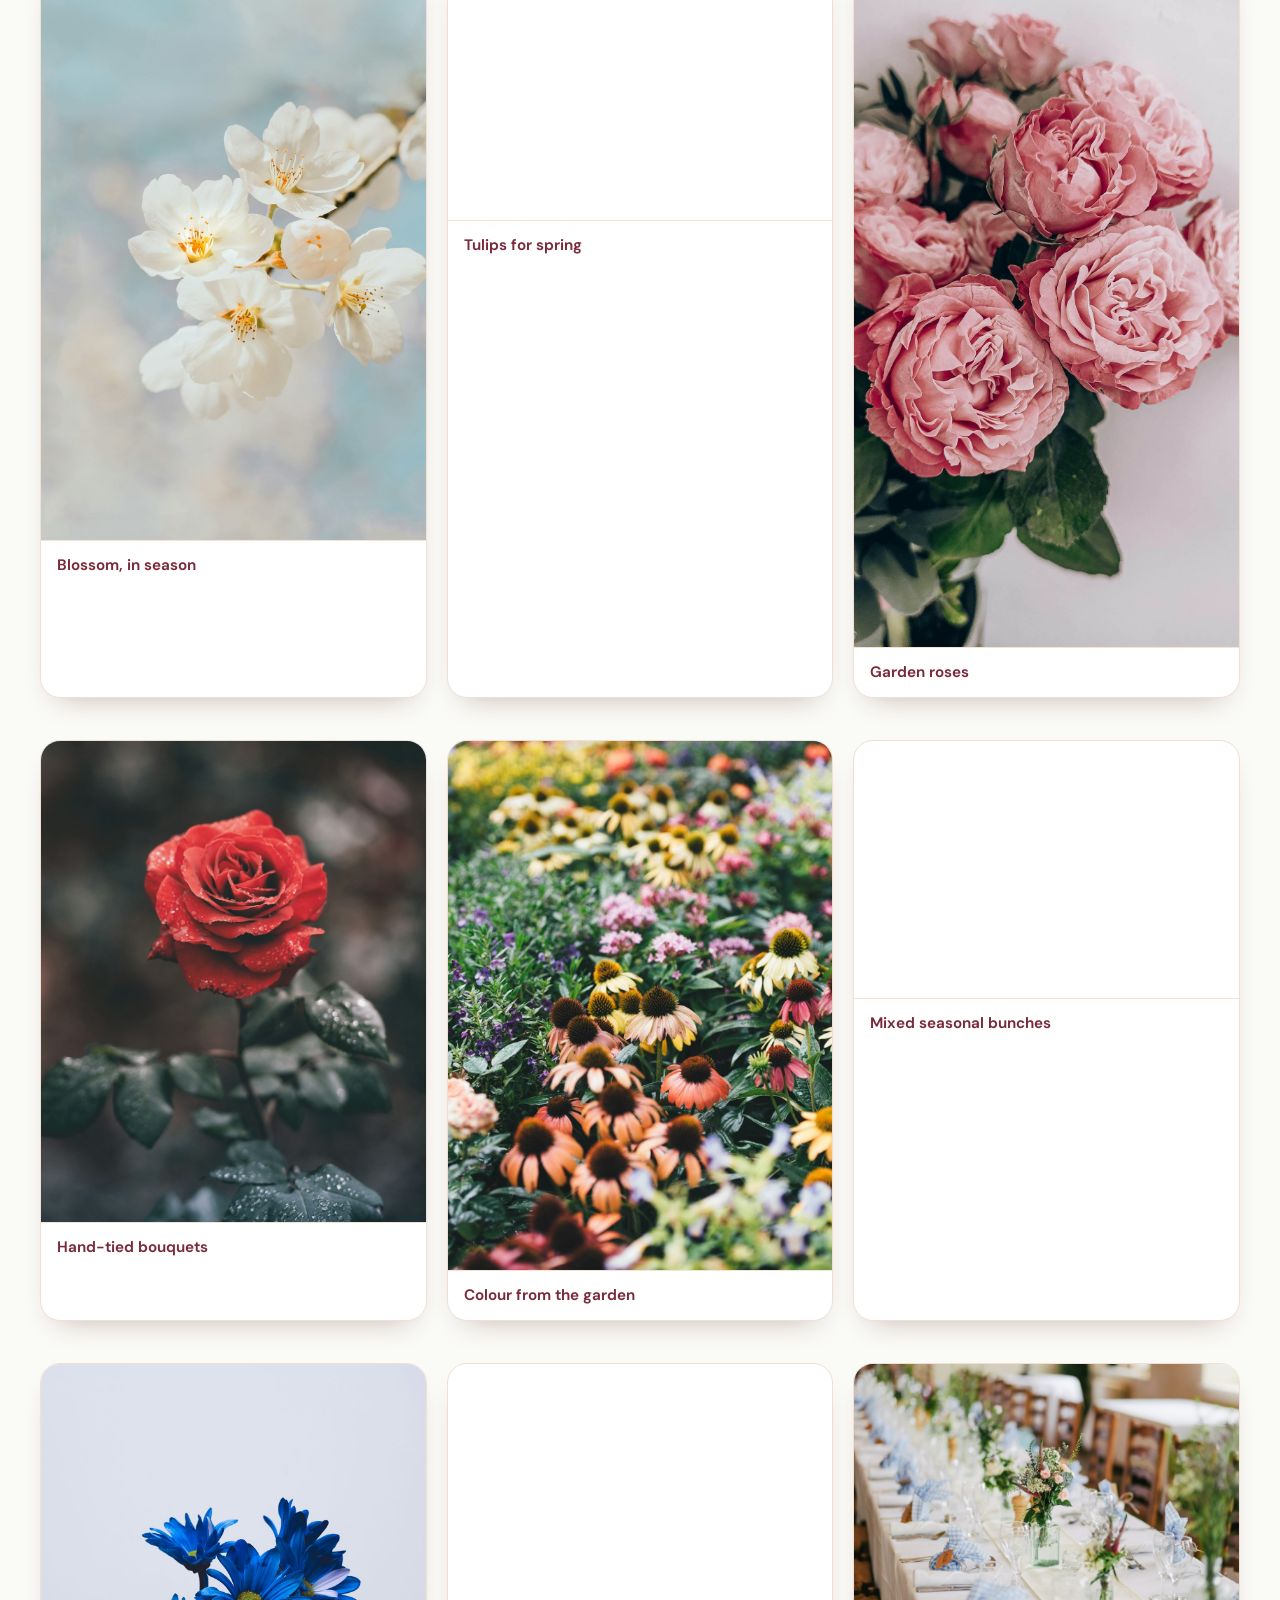
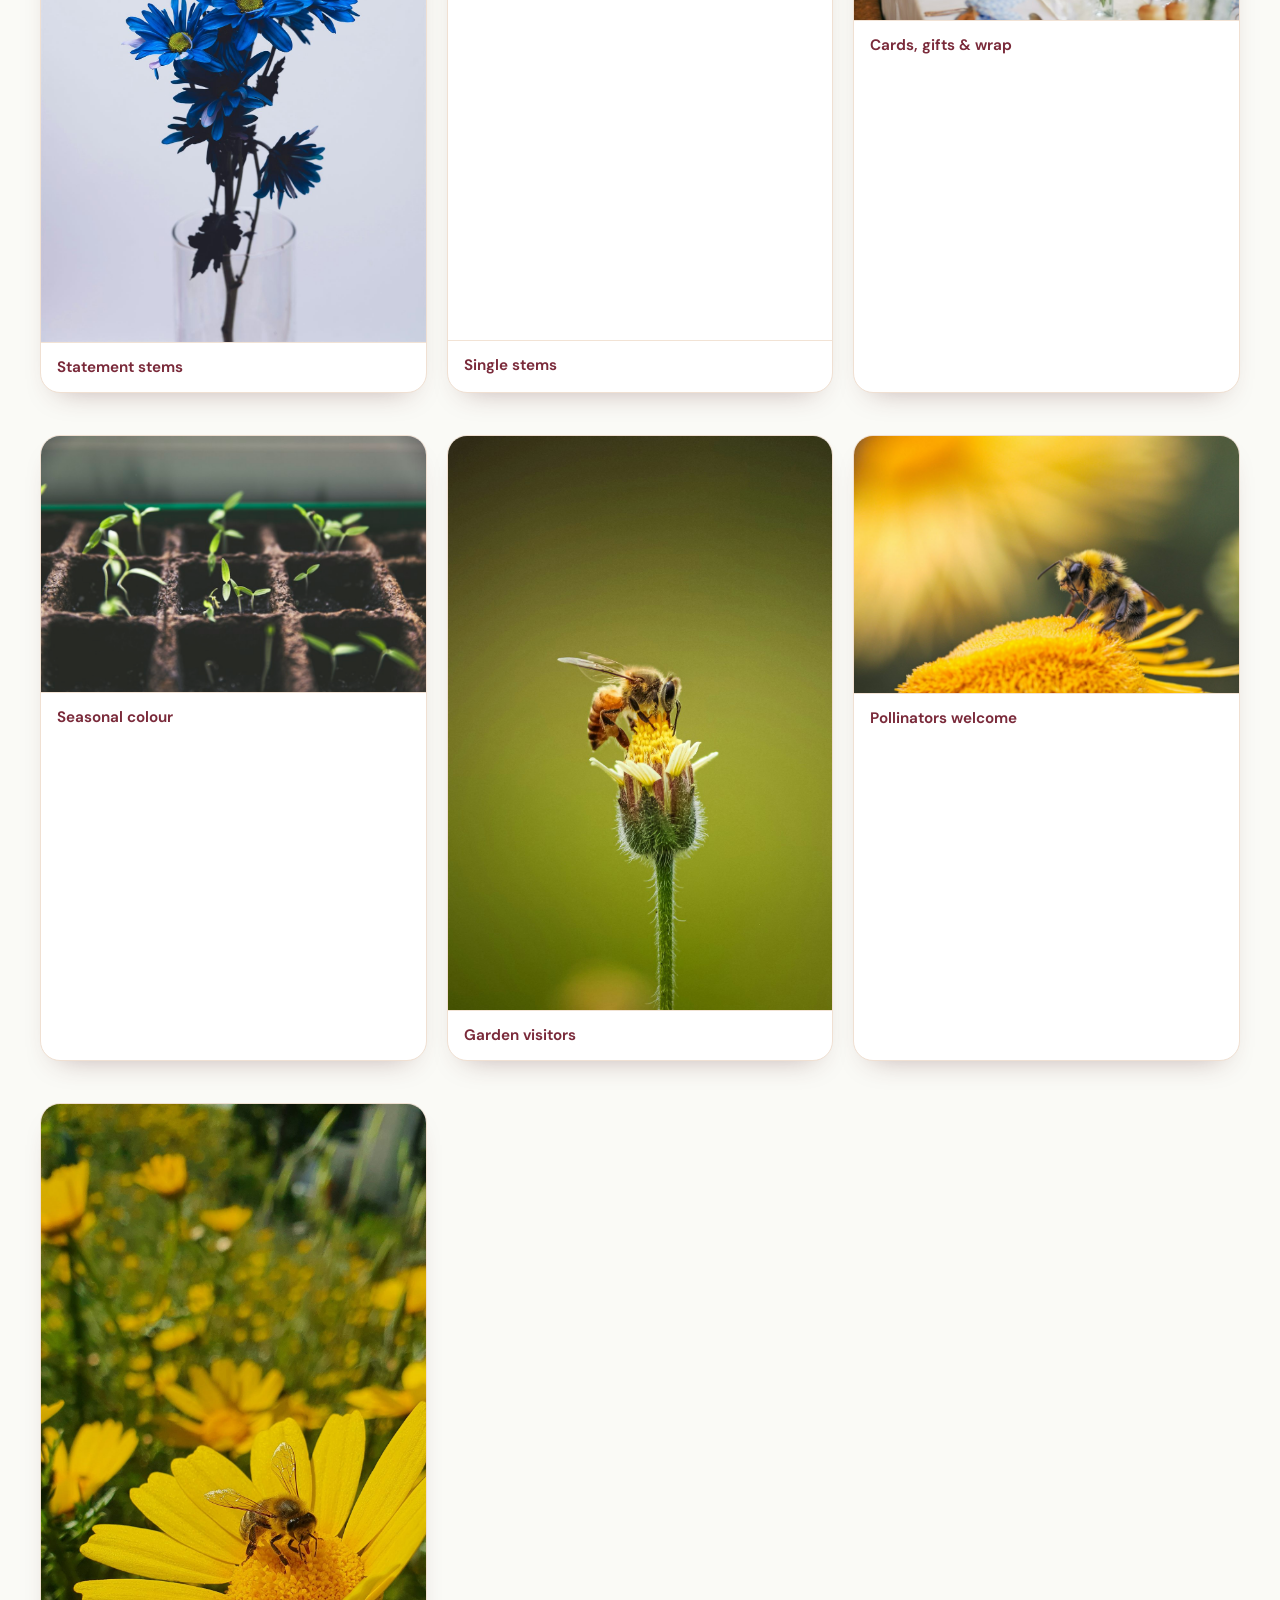
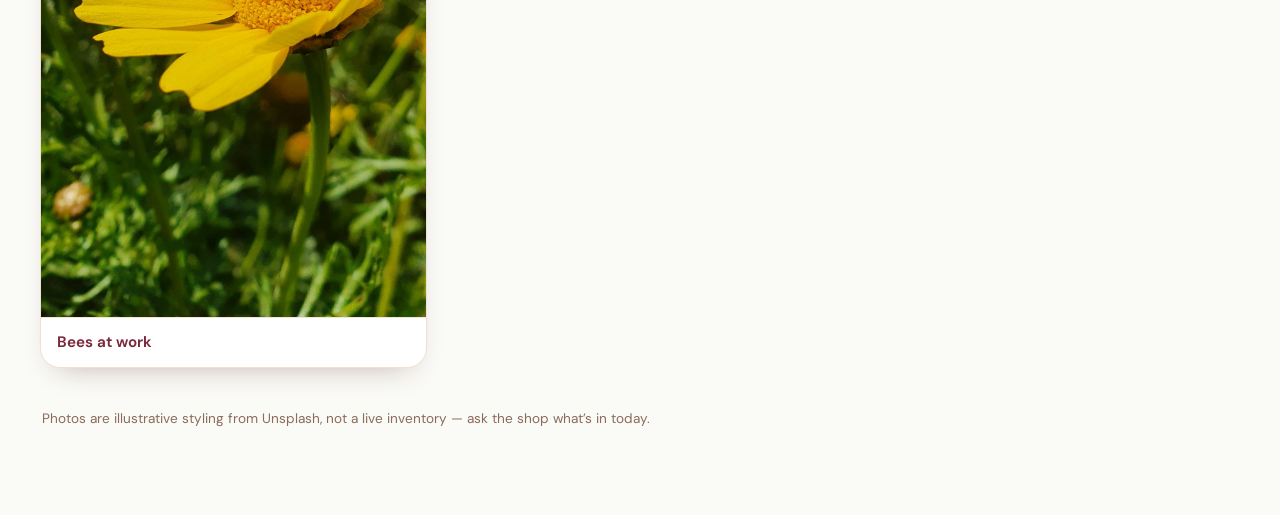
==== commit fbee01b0: "Add owner-supplied real flower photos to the gallery (13 total) Four photos from the owner's first b" ====
--- a/index.html
+++ b/index.html
@@ -216,14 +216,21 @@
         <p>Daisy Daisy sits on Station Road in Llanishen village. Ask in the shop what’s in the window today — cards, gifts and fresh flower styling that changes with the season.</p>
       </div>
       <div class="photo-grid">
-        <figure class="photo-card photo-tall"><img src="assets/photos/bouquet-2.jpg" alt="A hand-tied bouquet of seasonal cut flowers held in paper wrap" width="900" height="1125" loading="lazy"><figcaption>Hand-tied bouquets</figcaption></figure>
-        <figure class="photo-card"><img src="assets/photos/tulips-flower.jpg" alt="Pink tulips in a vase beside a greetings card" width="900" height="600" loading="lazy"><figcaption>Tulips for spring</figcaption></figure>
-        <figure class="photo-card"><img src="assets/photos/bouquet-1.jpg" alt="A mixed bouquet of garden flowers in kraft paper" width="900" height="600" loading="lazy"><figcaption>Mixed seasonal bunches</figcaption></figure>
-        <figure class="photo-card photo-tall"><img src="assets/photos/single-rose.jpg" alt="A single rose lit softly against a pale background" width="900" height="1347" loading="lazy"><figcaption>Single stems</figcaption></figure>
-        <figure class="photo-card"><img src="assets/photos/gift-bouquet.jpg" alt="A small wrapped gift tied with ribbon beside fresh blooms" width="900" height="600" loading="lazy"><figcaption>Cards, gifts &amp; wrap</figcaption></figure>
-        <figure class="photo-card"><img src="assets/photos/floral-pink.jpg" alt="Close-up of pink flower stems with gentle colour" width="900" height="600" loading="lazy"><figcaption>Seasonal colour</figcaption></figure>
-      </div>
-      <p class="photo-note">Photos are illustrative styling, not a live inventory — ask the shop what’s in today.</p>
+        <figure class="photo-card"><img src="assets/photos/blossom-white.jpg" alt="A spray of white blossom on a branch against a soft pale-blue background" width="1200" height="1800" loading="lazy" decoding="async"><figcaption>Blossom, in season</figcaption></figure>
+        <figure class="photo-card"><img src="assets/photos/tulips-flower.jpg" alt="Pink tulips in a vase beside a greetings card" width="900" height="600" loading="lazy" decoding="async"><figcaption>Tulips for spring</figcaption></figure>
+        <figure class="photo-card"><img src="assets/photos/garden-roses.jpg" alt="A cluster of pale pink garden roses with deep green leaves" width="1100" height="1956" loading="lazy" decoding="async"><figcaption>Garden roses</figcaption></figure>
+        <figure class="photo-card"><img src="assets/photos/bouquet-2.jpg" alt="A hand-tied bouquet of seasonal cut flowers held in paper wrap" width="900" height="1125" loading="lazy" decoding="async"><figcaption>Hand-tied bouquets</figcaption></figure>
+        <figure class="photo-card"><img src="assets/photos/garden-colour.jpg" alt="A border of coneflowers in coral, cream and pink among green planting" width="1100" height="1512" loading="lazy" decoding="async"><figcaption>Colour from the garden</figcaption></figure>
+        <figure class="photo-card"><img src="assets/photos/bouquet-1.jpg" alt="A mixed bouquet of garden flowers in kraft paper" width="900" height="600" loading="lazy" decoding="async"><figcaption>Mixed seasonal bunches</figcaption></figure>
+        <figure class="photo-card"><img src="assets/photos/blue-stems.jpg" alt="Deep blue chrysanthemum stems standing in a clear glass vase" width="1200" height="1803" loading="lazy" decoding="async"><figcaption>Statement stems</figcaption></figure>
+        <figure class="photo-card"><img src="assets/photos/single-rose.jpg" alt="A single rose lit softly against a pale background" width="900" height="1347" loading="lazy" decoding="async"><figcaption>Single stems</figcaption></figure>
+        <figure class="photo-card"><img src="assets/photos/gift-bouquet.jpg" alt="A small wrapped gift tied with ribbon beside fresh blooms" width="900" height="600" loading="lazy" decoding="async"><figcaption>Cards, gifts &amp; wrap</figcaption></figure>
+        <figure class="photo-card"><img src="assets/photos/floral-pink.jpg" alt="Close-up of pink flower stems with gentle colour" width="900" height="600" loading="lazy" decoding="async"><figcaption>Seasonal colour</figcaption></figure>
+        <figure class="photo-card"><img src="assets/photos/bee-bloom-1.jpg" alt="A honeybee collecting nectar from a yellow flower, close-up" width="1200" height="1792" loading="lazy" decoding="async"><figcaption>Garden visitors</figcaption></figure>
+        <figure class="photo-card"><img src="assets/photos/bee-bloom-3.jpg" alt="A honeybee perching on a sunny yellow flower" width="1600" height="1068" loading="lazy" decoding="async"><figcaption>Pollinators welcome</figcaption></figure>
+        <figure class="photo-card"><img src="assets/photos/bee-bloom-2.jpg" alt="A single yellow bloom with a bee visiting it in daylight" width="1200" height="2536" loading="lazy" decoding="async"><figcaption>Bees at work</figcaption></figure>
+      </div>
+      <p class="photo-note">Photos are illustrative styling from Unsplash, not a live inventory — ask the shop what’s in today.</p>
     </div>
   </section>
 
--- a/site.css
+++ b/site.css
@@ -372,3 +372,13 @@
 .photo-note{font-size:.85rem;color:#8a6b5c;margin-top:20px;text-align:center}
 @media(max-width:820px){.photo-grid{grid-template-columns:repeat(2,1fr);gap:14px}.photo-card.photo-tall img{aspect-ratio:3/4}}
 @media(max-width:480px){.photo-grid{grid-template-columns:1fr}}
+
+/* ---- photo mosaic: true aspect ratios in a masonry column flow ---- */
+.photo-grid{columns:3;column-gap:20px;column-fill:balance}
+.photo-card,.photo-card.photo-tall{display:block;margin:0 0 20px;break-inside:avoid;-webkit-column-break-inside:avoid;page-break-inside:avoid}
+.photo-card img,.photo-card.photo-tall img{aspect-ratio:auto;object-fit:initial;width:100%;height:auto}
+.photo-card:hover{transform:none;box-shadow:0 14px 30px -18px rgba(90,40,40,.4)}
+.photo-card figcaption{border-top:1px solid #f2e3d5}
+@media(max-width:980px){.photo-grid{columns:2;column-gap:14px}.photo-card,.photo-card.photo-tall{margin-bottom:14px}}
+@media(max-width:520px){.photo-grid{columns:1}}
+@media print{.photo-grid{columns:2}}
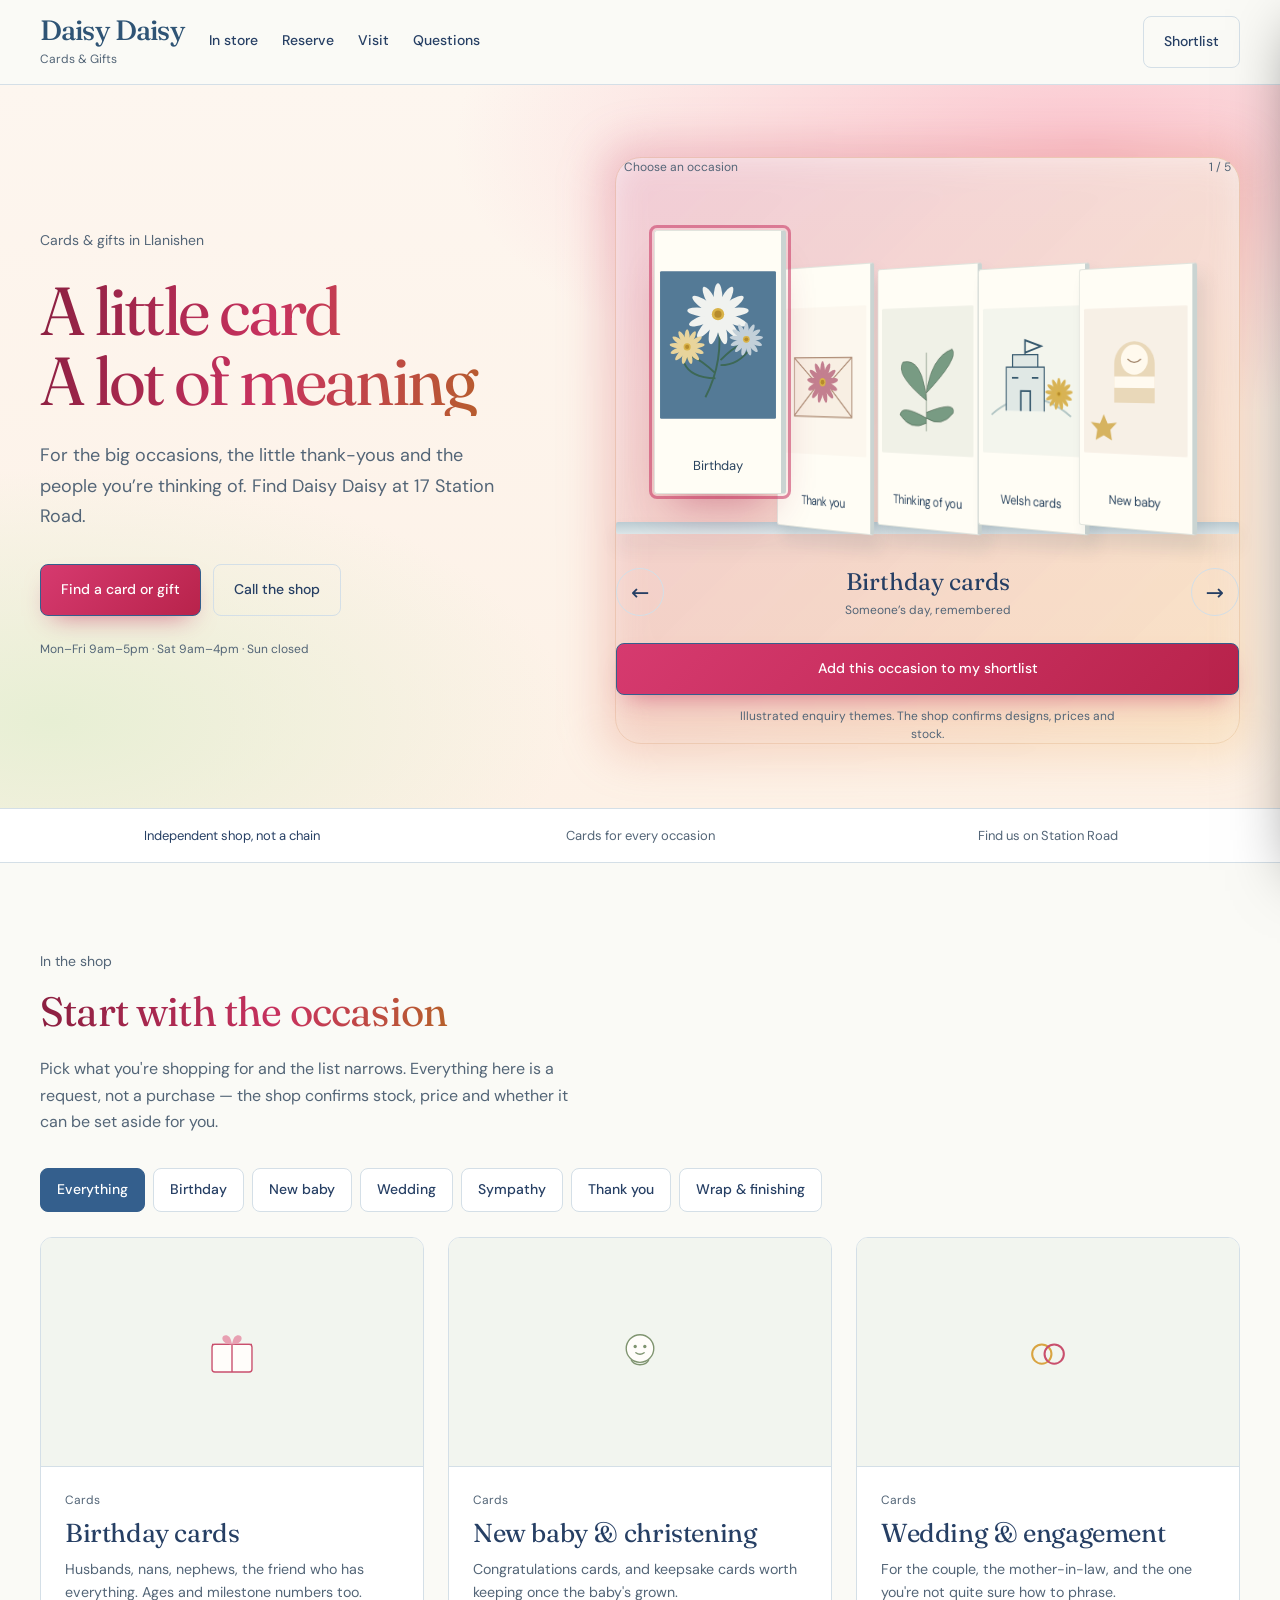
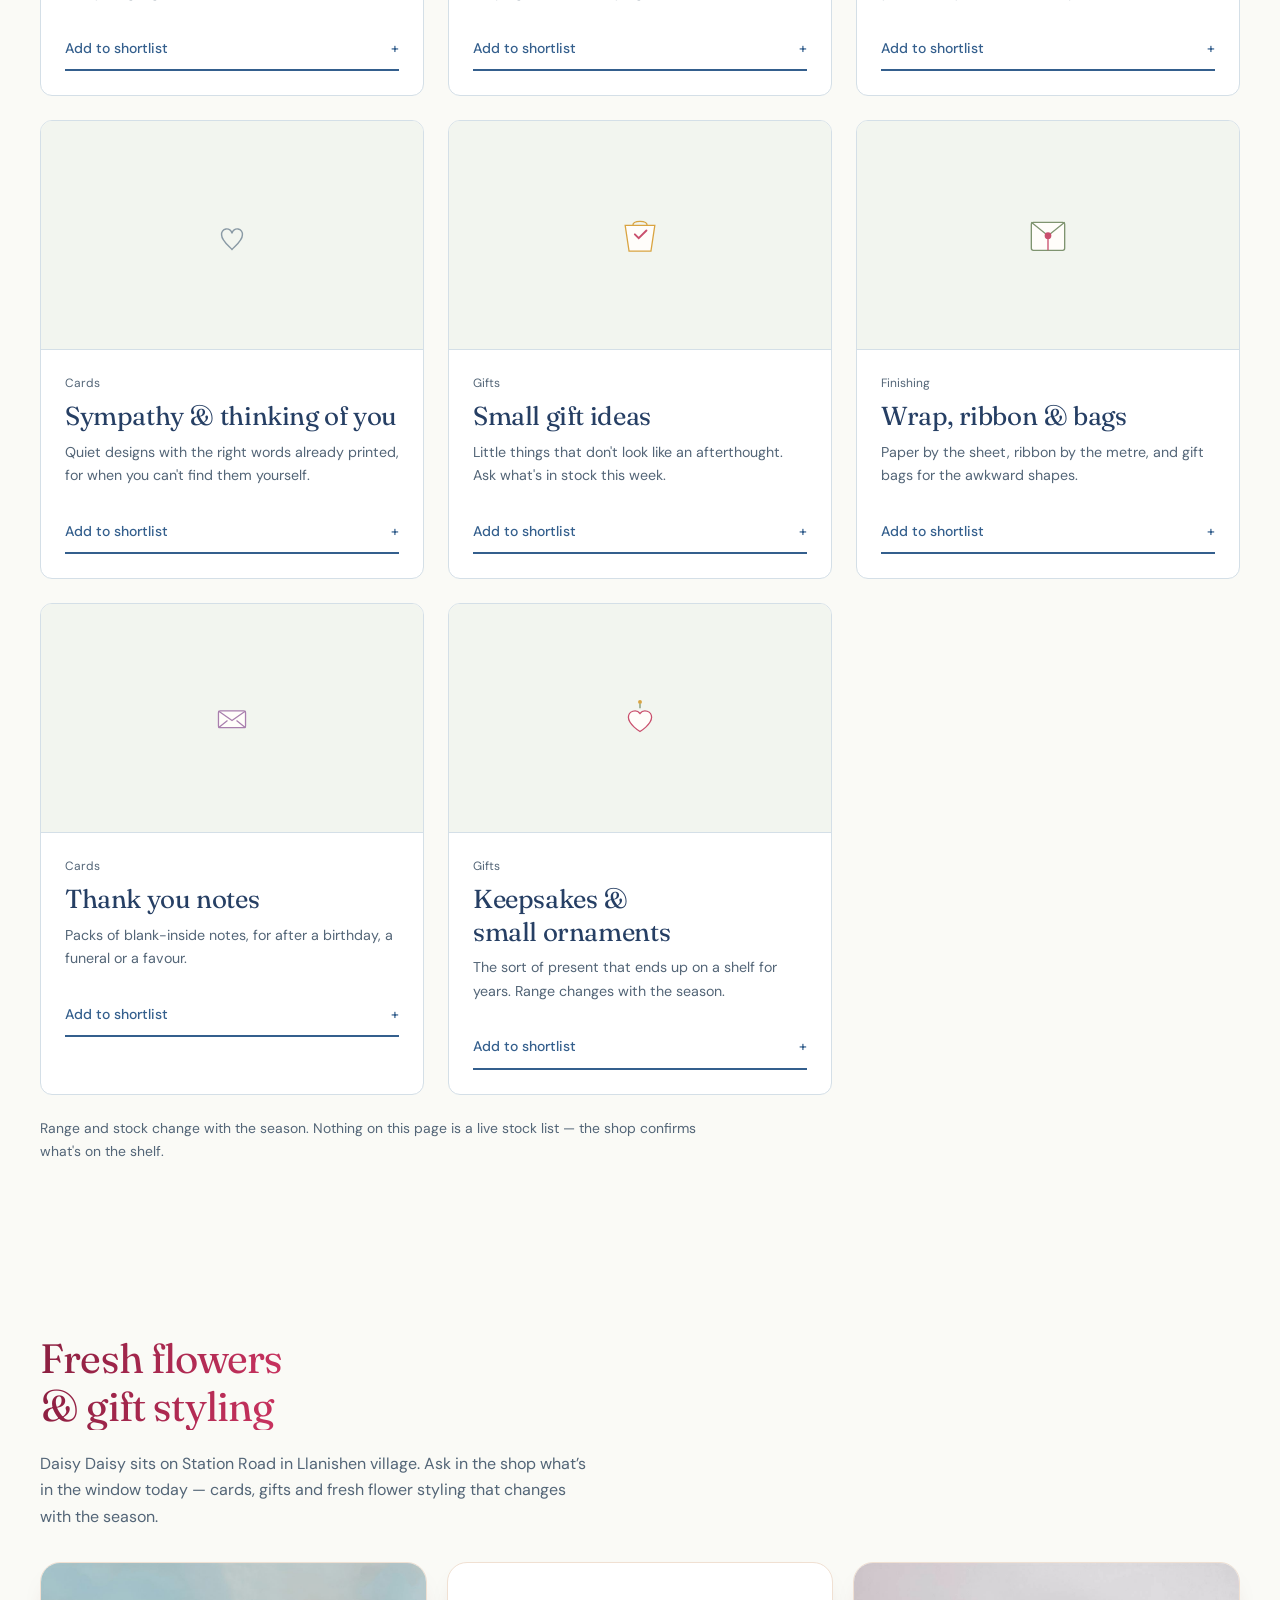
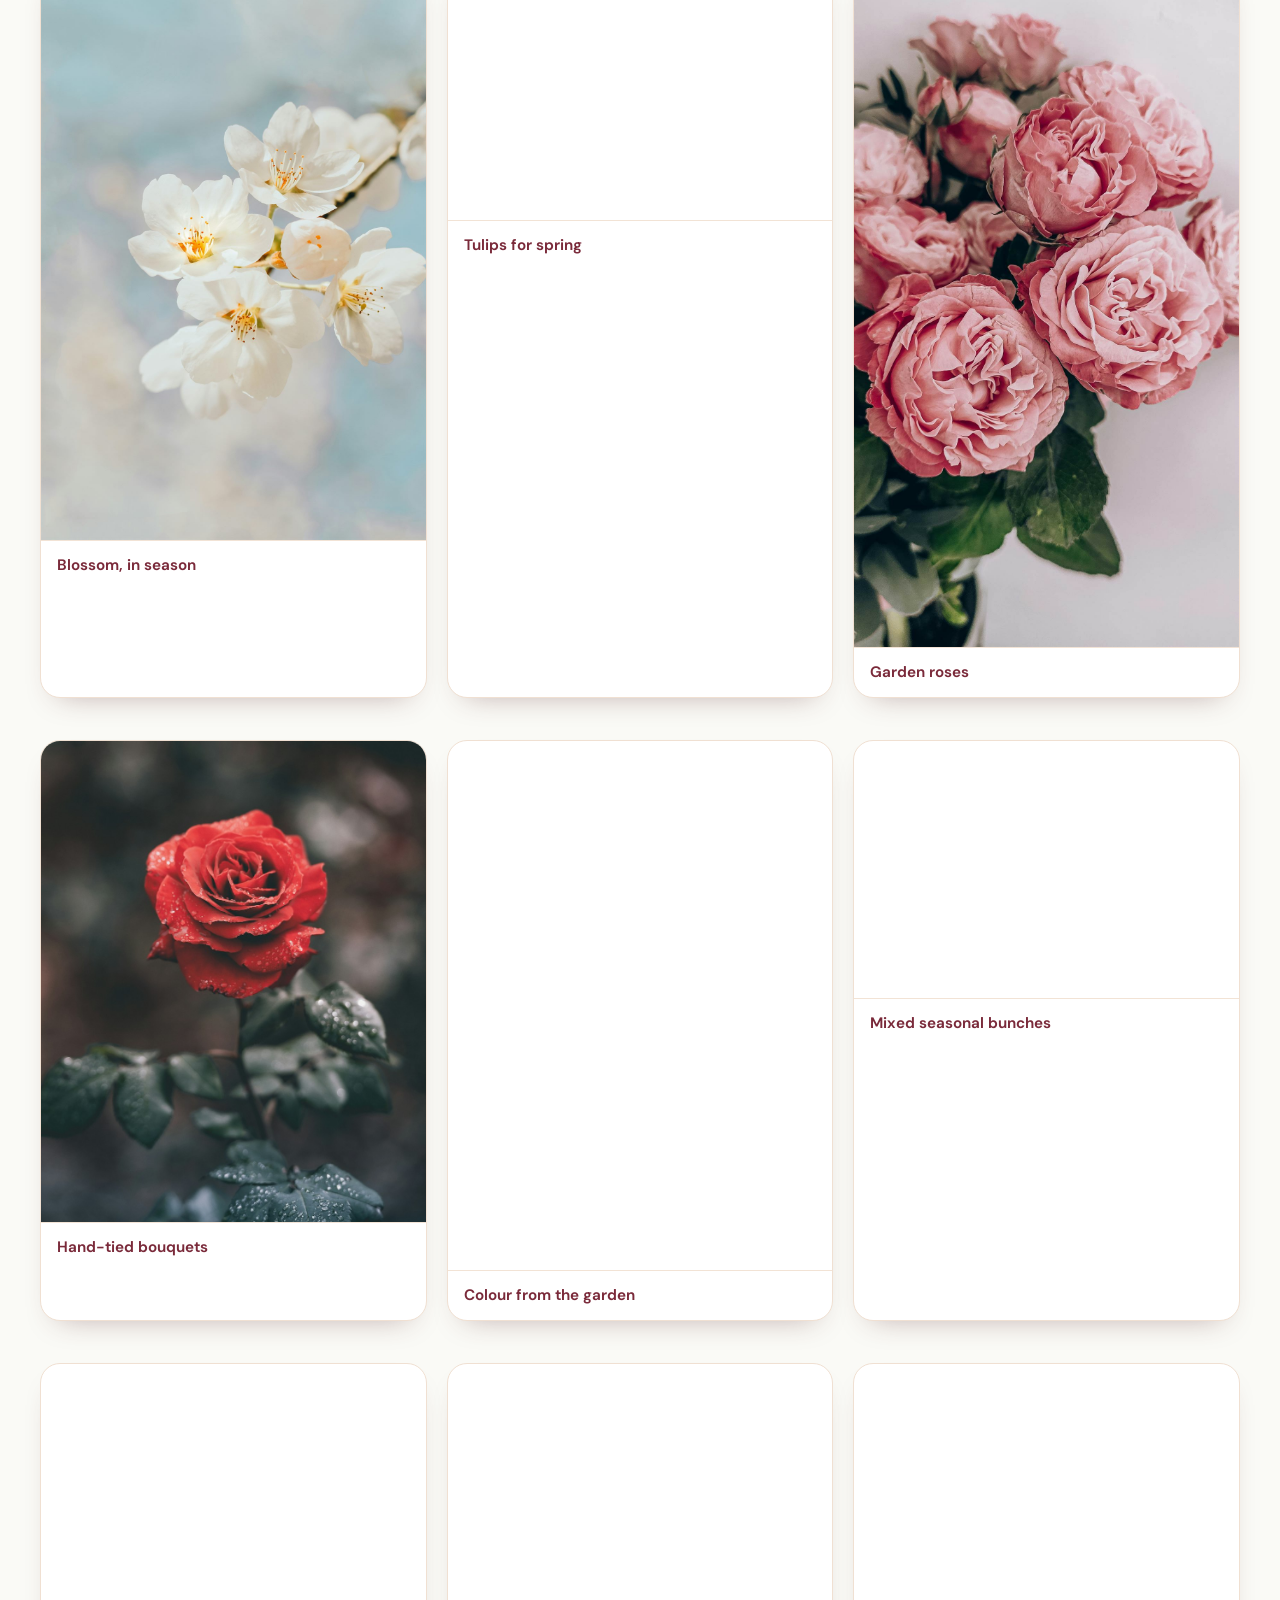
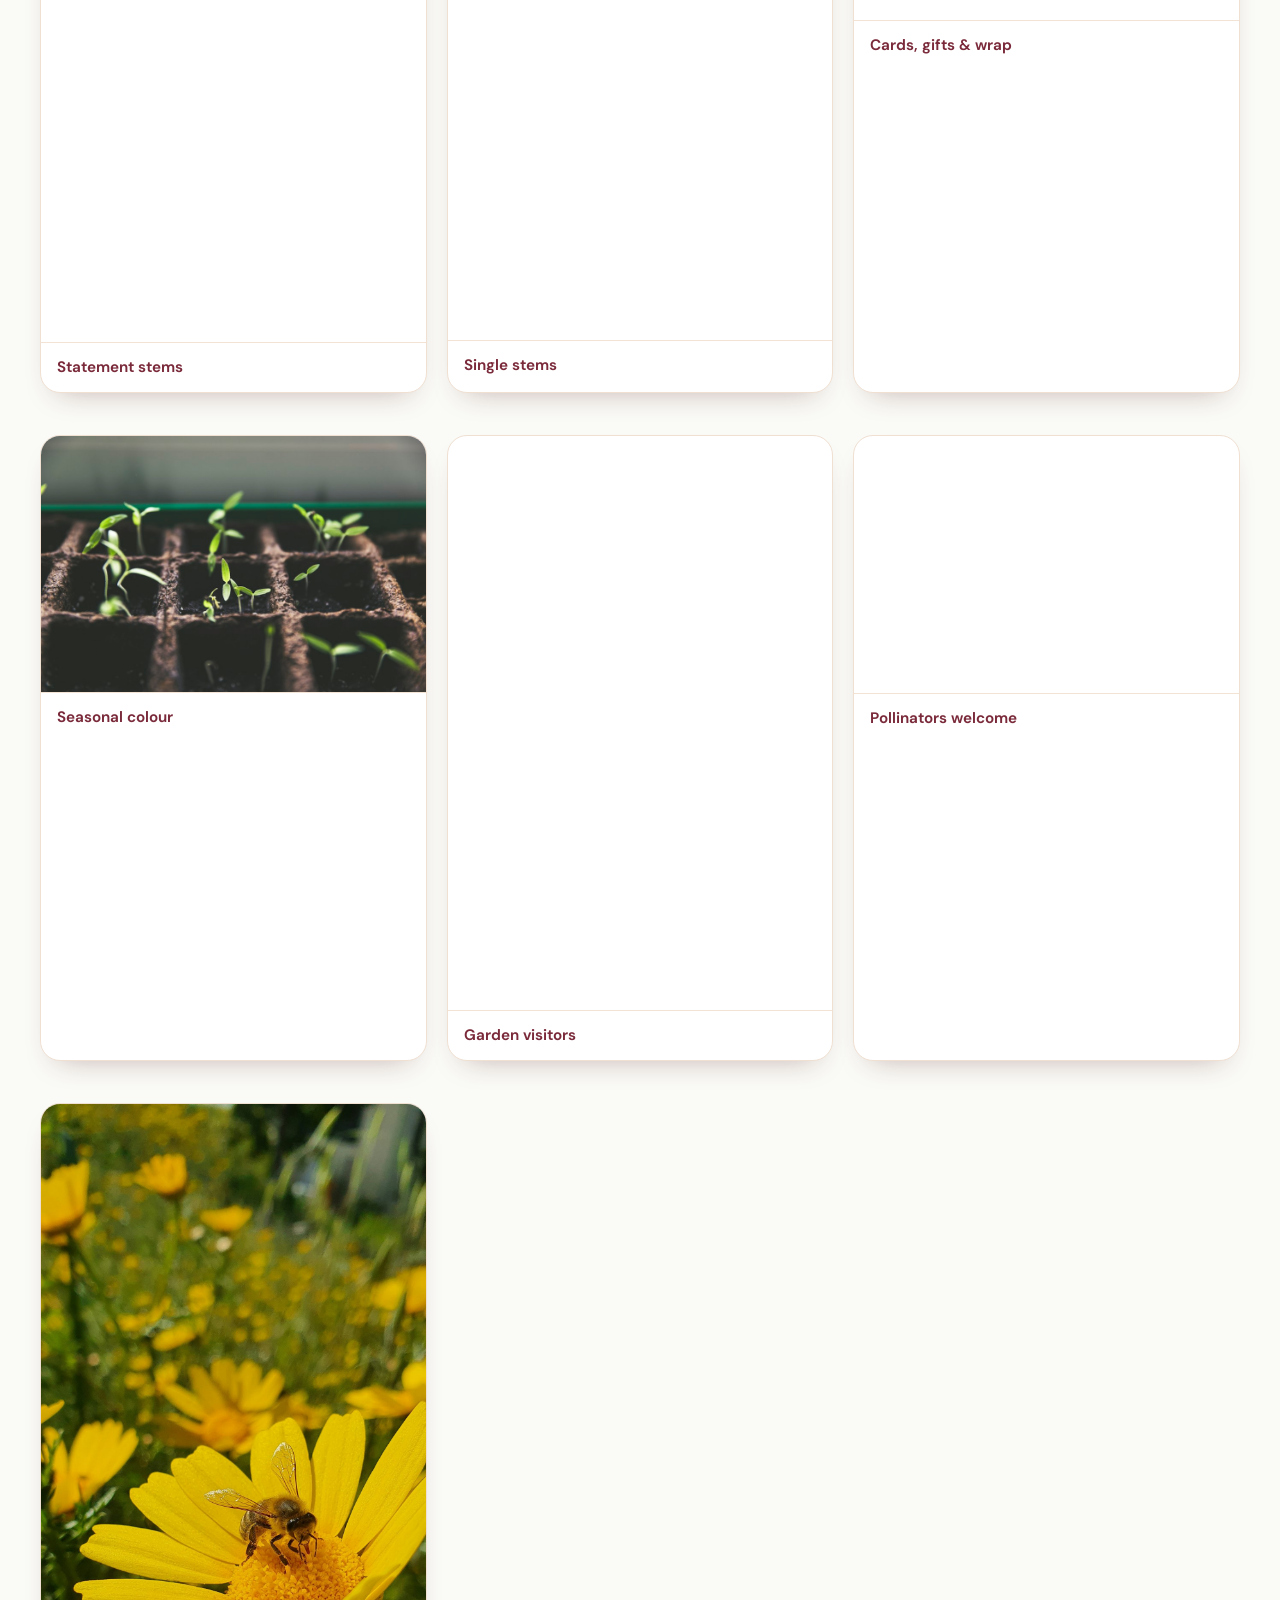
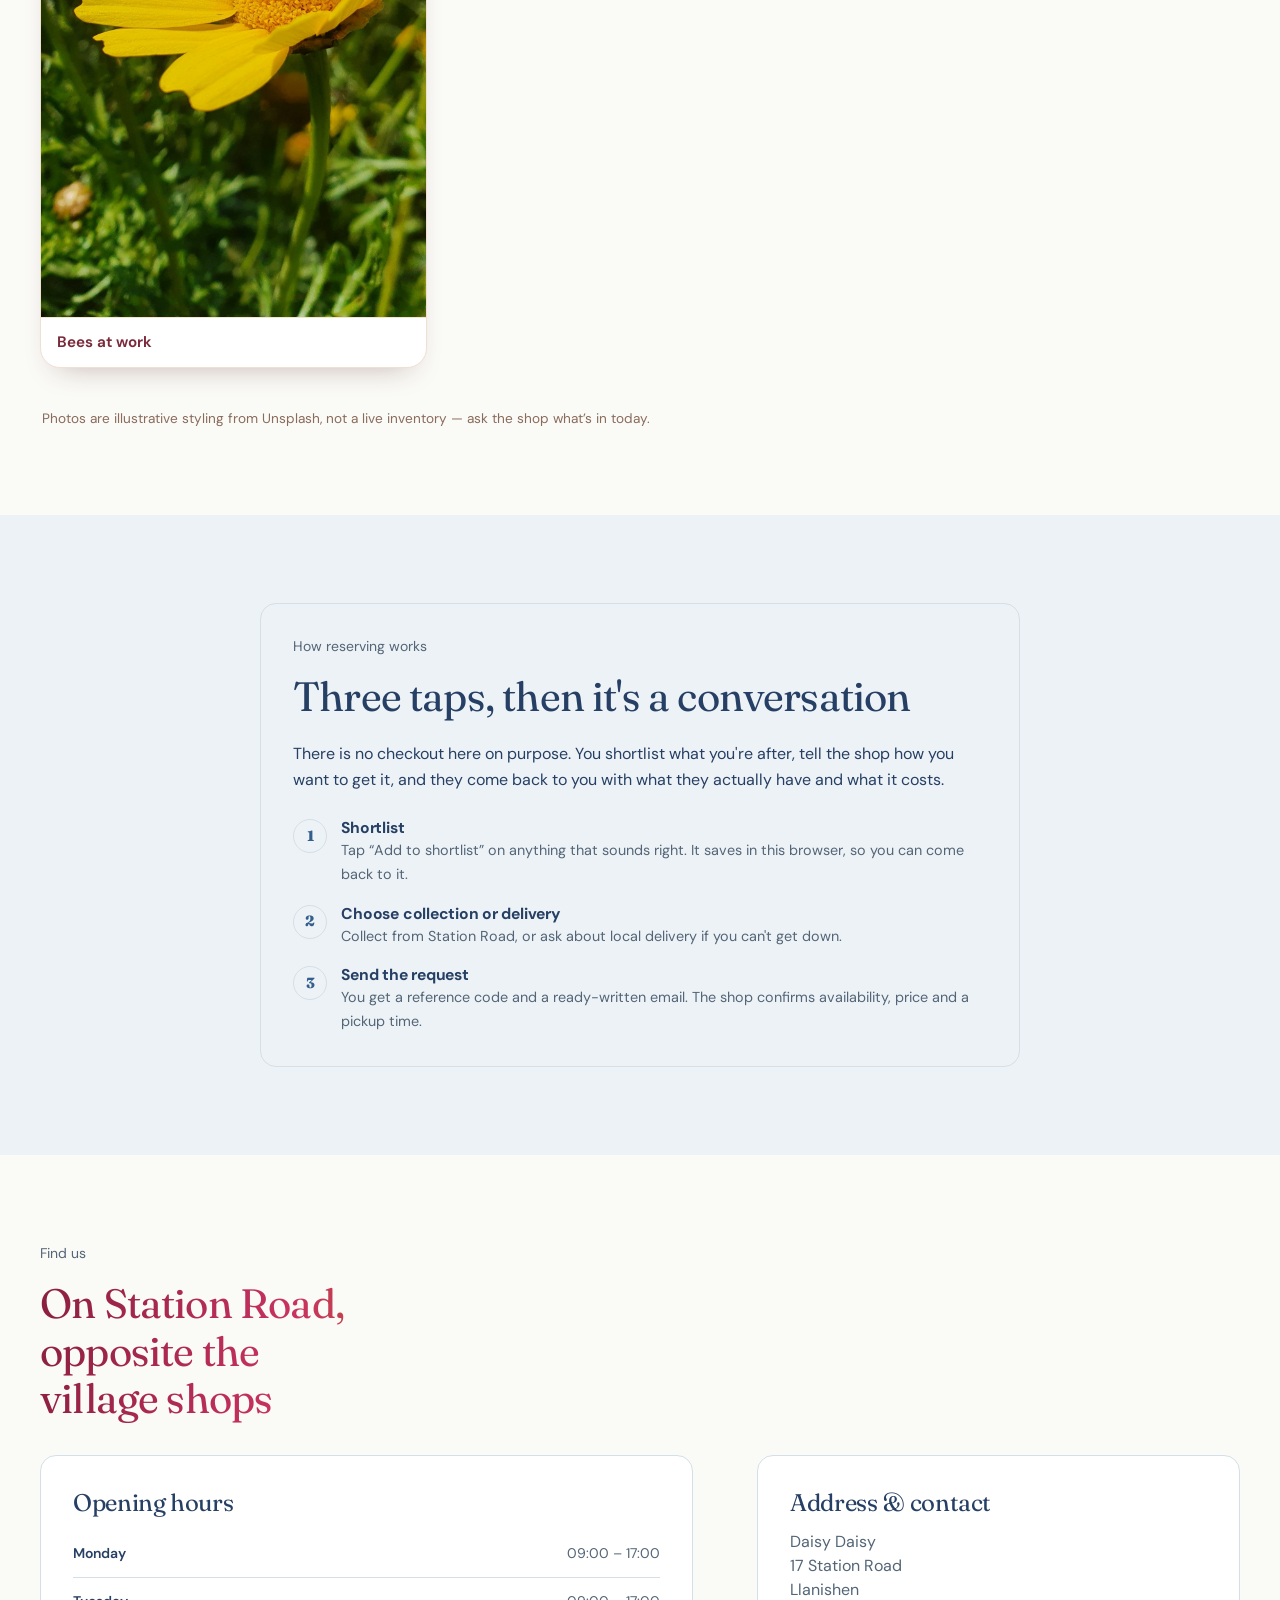
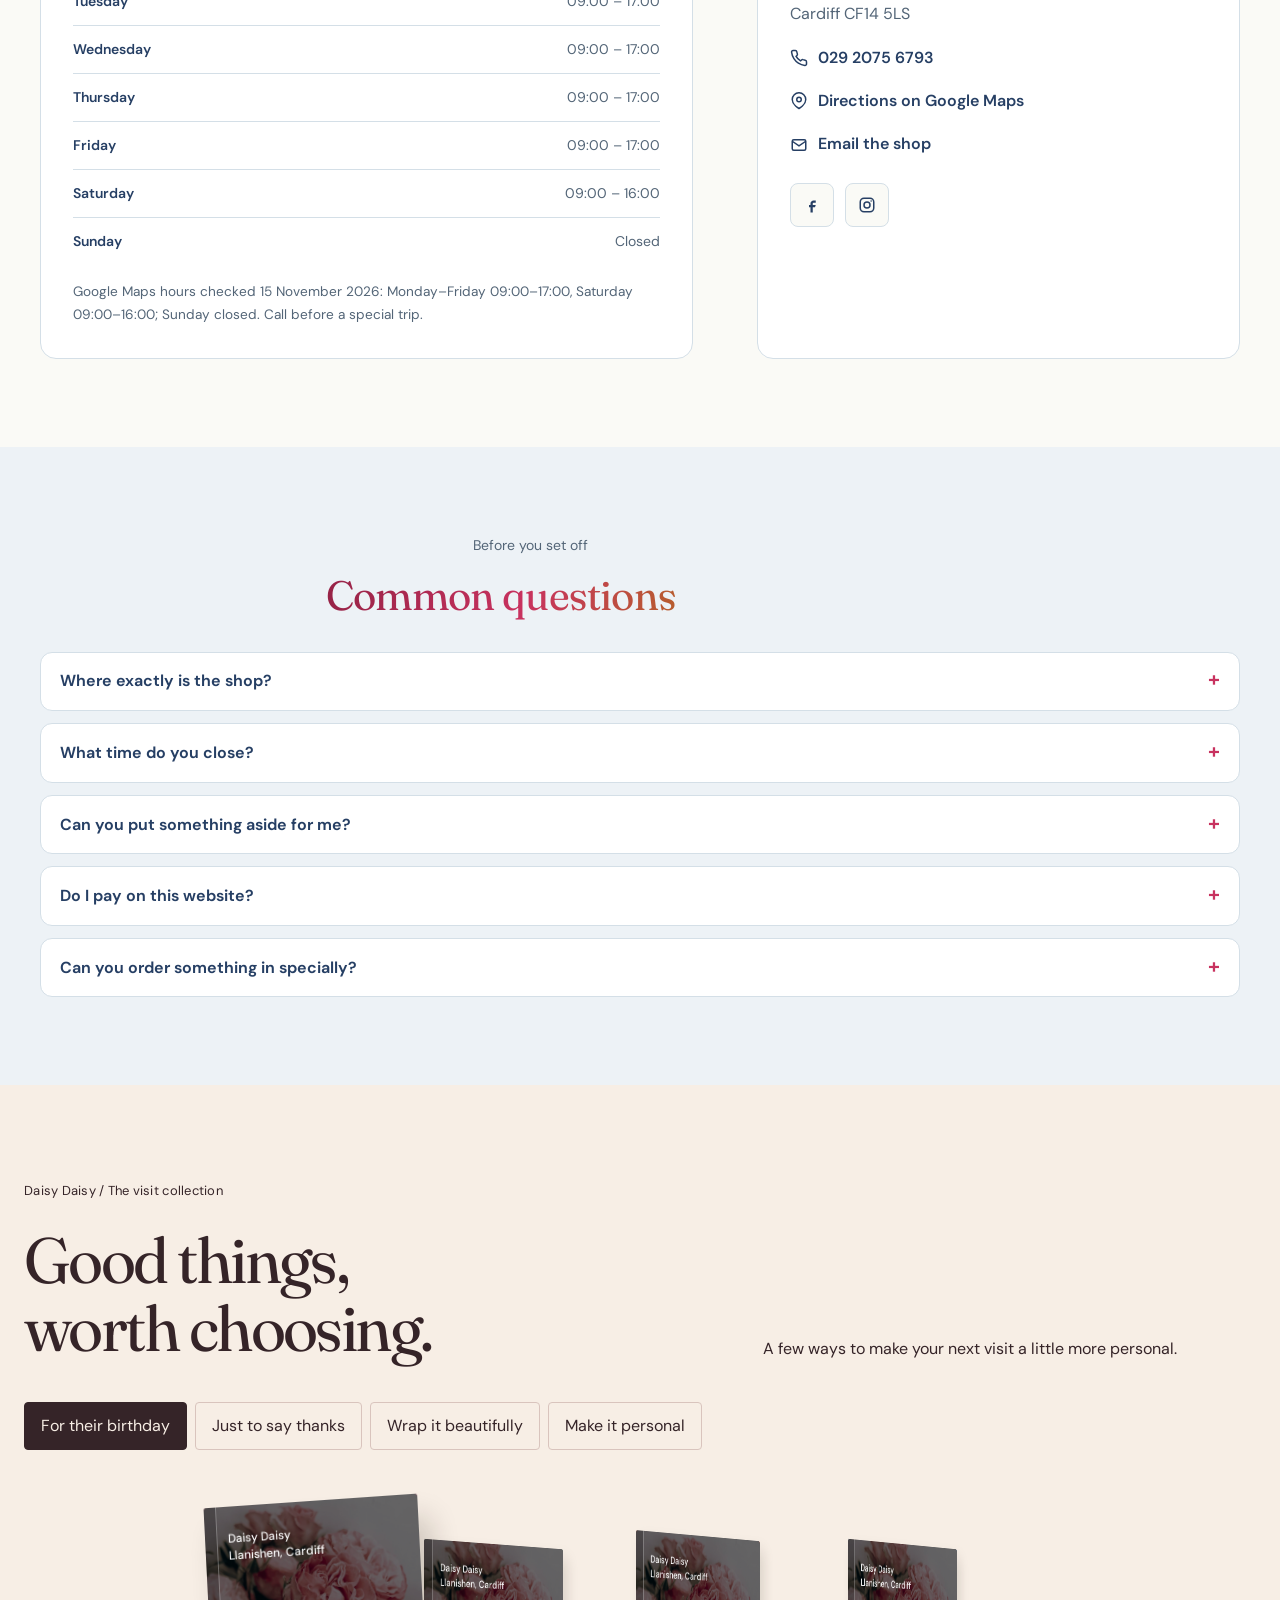
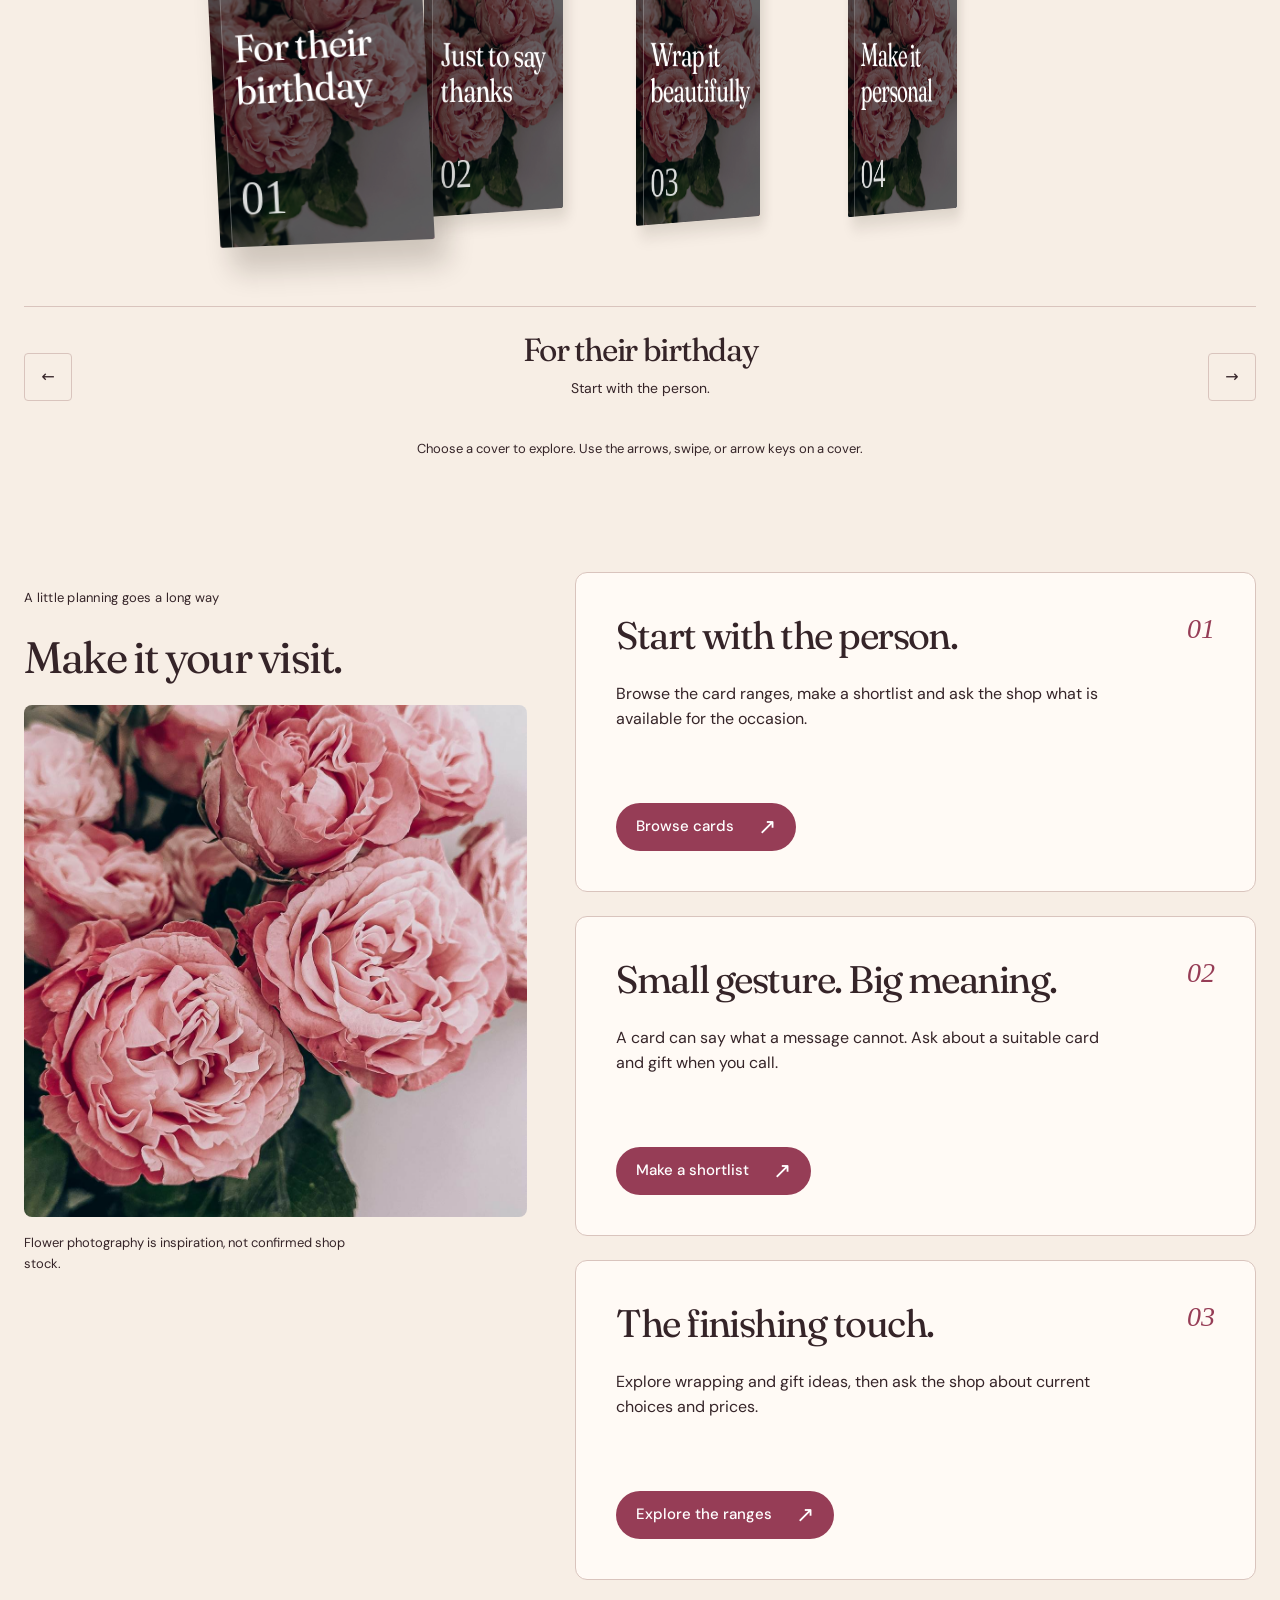
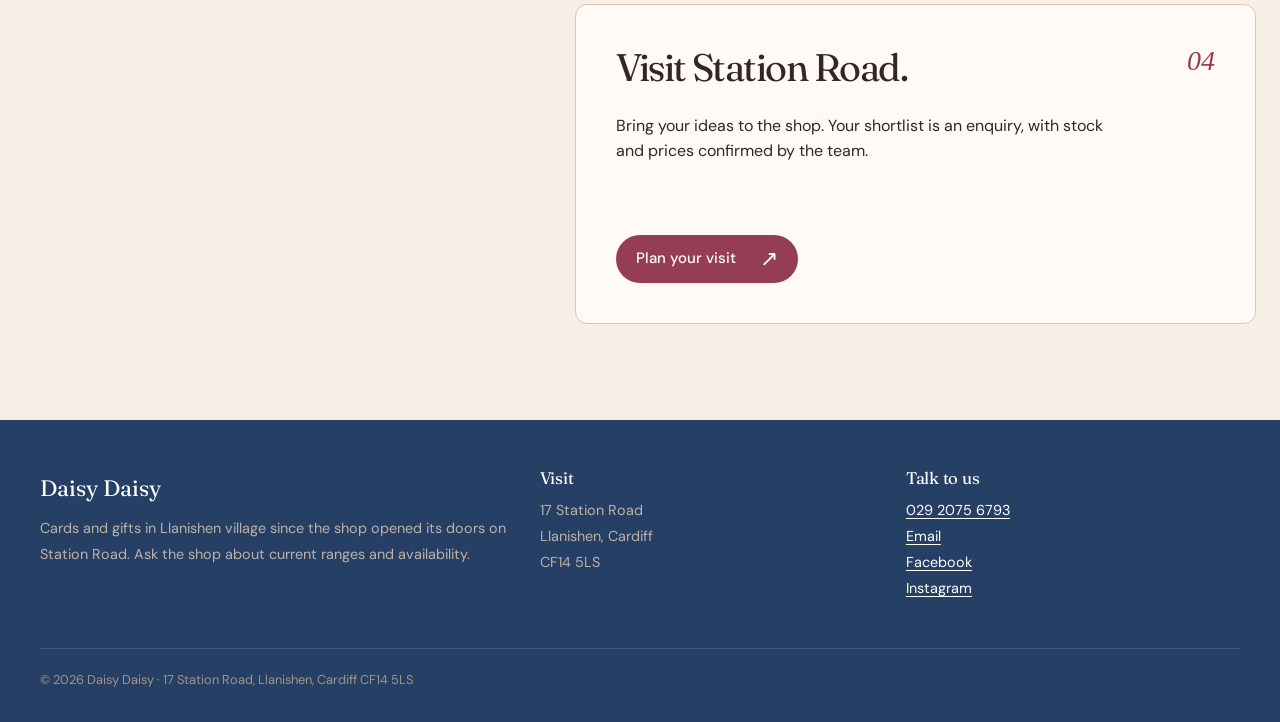
==== commit b7b053a5: "Add reference-led 3D visit collection and sticky service guide Adapt supplied Vasari and Jiro prompt" ====
--- a/index.html
+++ b/index.html
@@ -29,6 +29,8 @@
 
 
 <meta name="robots" content="noindex, nofollow"><script src="direction.js" defer></script><link rel="preload" href="assets/dm-sans.woff2" as="font" type="font/woff2" crossorigin><link rel="stylesheet" href="site.css"><script src="experience.js" defer></script><script type="application/ld+json">{"@context":"https://schema.org","@type":"ContactPoint","@id":"https://henrygoldsmith07-wq.github.io/daisy-daisy-cards-gifts/#contact-point","telephone":"+442920756793","email":"rebekahellaltd@gmail.com","contactType":"customer service","areaServed":"GB","availableLanguage":"English"}</script>
+<link rel="stylesheet" href="visit-collection.css">
+<script src="visit-collection.js" defer></script>
 </head>
 <body class="has-bar">
 <a class="skip" href="#main">Skip to main content</a>
@@ -234,4 +236,162 @@
     </div>
   </section>
 
-  <section id="how"+  <section id="how" style="background:var(--paper-2)" data-reveal>
+    <div class="wrap split">
+      <div>
+        <p class="eyebrow">How reserving works</p>
+        <h2>Three taps, then it's a conversation</h2>
+        <p>There is no checkout here on purpose. You shortlist what you're after, tell the shop how you want to get it, and they come back to you with what they actually have and what it costs.</p>
+        <ol class="steps">
+          <li><span class="step-n">1</span><div><h4>Shortlist</h4><p>Tap “Add to shortlist” on anything that sounds right. It saves in this browser, so you can come back to it.</p></div></li>
+          <li><span class="step-n">2</span><div><h4>Choose collection or delivery</h4><p>Collect from Station Road, or ask about local delivery if you can't get down.</p></div></li>
+          <li><span class="step-n">3</span><div><h4>Send the request</h4><p>You get a reference code and a ready-written email. The shop confirms availability, price and a pickup time.</p></div></li>
+        </ol>
+      </div>
+      
+    </div>
+  </section>
+
+  <section id="visit" data-reveal>
+    <div class="wrap">
+      <div class="section-head">
+        <p class="eyebrow">Find us</p>
+        <h2>On Station Road, opposite the village shops</h2>
+      </div>
+      <div class="visit">
+        <div class="panel">
+          <h3>Opening hours</h3>
+          <table class="hours" id="hours-table">
+            <caption class="sr-only">Published opening hours for Daisy Daisy</caption>
+            <tbody>
+              <tr data-day="1"><th scope="row">Monday</th><td>09:00 – 17:00</td></tr>
+              <tr data-day="2"><th scope="row">Tuesday</th><td>09:00 – 17:00</td></tr>
+              <tr data-day="3"><th scope="row">Wednesday</th><td>09:00 – 17:00</td></tr>
+              <tr data-day="4"><th scope="row">Thursday</th><td>09:00 – 17:00</td></tr>
+              <tr data-day="5"><th scope="row">Friday</th><td>09:00 – 17:00</td></tr>
+              <tr data-day="6"><th scope="row">Saturday</th><td>09:00 – 16:00</td></tr>
+              <tr data-day="0"><th scope="row">Sunday</th><td>Closed</td></tr>
+            </tbody>
+          </table>
+          <p style="font-size:.85rem;color:var(--ink-soft);margin:1rem 0 0">Google Maps hours checked 15 November 2026: Monday–Friday 09:00–17:00, Saturday 09:00–16:00; Sunday closed. Call before a special trip.</p>
+        </div>
+
+        <div class="panel">
+          <h3>Address &amp; contact</h3>
+          <address class="addr">
+            Daisy Daisy<br>
+            17 Station Road<br>
+            Llanishen<br>
+            Cardiff CF14 5LS
+          </address>
+          <ul class="visit-list">
+            <li><a href="tel:+442920756793"><svg width="18" height="18" viewBox="0 0 24 24" fill="none" stroke="currentColor" stroke-width="2" aria-hidden="true"><path d="M22 16.9v3a2 2 0 01-2.2 2 19.8 19.8 0 01-8.6-3.1 19.5 19.5 0 01-6-6A19.8 19.8 0 012.1 4.2 2 2 0 014.1 2h3a2 2 0 012 1.7c.1 1 .4 1.9.7 2.8a2 2 0 01-.5 2.1L8.1 9.9a16 16 0 006 6l1.3-1.3a2 2 0 012.1-.4c.9.3 1.8.6 2.8.7a2 2 0 011.7 2z"/></svg>029 2075 6793</a></li>
+            <li><a href="https://www.google.com/maps/dir/?api=1&amp;destination=17+Station+Road+Llanishen+Cardiff+CF14+5LS" target="_blank" rel="noopener noreferrer"><svg width="18" height="18" viewBox="0 0 24 24" fill="none" stroke="currentColor" stroke-width="2" aria-hidden="true"><path d="M21 10c0 7-9 12-9 12S3 17 3 10a9 9 0 1118 0z"/><circle cx="12" cy="10" r="3"/></svg>Directions on Google Maps</a></li>
+            <li><a href="mailto:rebekahellaltd@gmail.com"><svg width="18" height="18" viewBox="0 0 24 24" fill="none" stroke="currentColor" stroke-width="2" aria-hidden="true"><rect x="3" y="5" width="18" height="14" rx="2"/><path d="M3 7l9 6 9-6"/></svg>Email the shop</a></li>
+          </ul>
+          <div class="socials">
+            <a class="social" href="https://www.facebook.com/daisydaisyllanishen/" target="_blank" rel="noopener noreferrer" aria-label="Daisy Daisy on Facebook">
+              <svg width="18" height="18" viewBox="0 0 24 24" fill="currentColor" aria-hidden="true"><path d="M14 9h3V6h-3c-2.2 0-4 1.8-4 4v2H8v3h2v7h3v-7h3l1-3h-4v-2c0-.6.4-1 1-1z"/></svg>
+            </a>
+            <a class="social" href="https://www.instagram.com/daisy_daisy_cards_llanishen/" target="_blank" rel="noopener noreferrer" aria-label="Daisy Daisy on Instagram">
+              <svg width="18" height="18" viewBox="0 0 24 24" fill="none" stroke="currentColor" stroke-width="2" aria-hidden="true"><rect x="3" y="3" width="18" height="18" rx="5"/><circle cx="12" cy="12" r="4"/><circle cx="17.5" cy="6.5" r="1" fill="currentColor" stroke="none"/></svg>
+            </a>
+          </div>
+        </div>
+      </div>
+    </div>
+  </section>
+
+  <section id="questions" style="background:var(--paper-2)" data-reveal>
+    <div class="wrap">
+      <div class="section-head center">
+        <p class="eyebrow">Before you set off</p>
+        <h2>Common questions</h2>
+      </div>
+      <div class="faq">
+        <details class="qa"><summary>Where exactly is the shop?</summary><p>17 Station Road, Llanishen, Cardiff CF14 5LS — on the parade of shops in the village, a short walk from Llanishen rail station.</p></details>
+        <details class="qa"><summary>What time do you close?</summary><p>Google Maps lists 17:00 Monday–Friday and 16:00 Saturday. For holiday changes, ring <a href="tel:+442920756793">029 2075 6793</a> and ask.</p></details>
+        <details class="qa"><summary>Can you put something aside for me?</summary><p>That's exactly what the shortlist is for. Build your list, send it through, and the shop replies with what's in stock and the price before you travel.</p></details>
+        <details class="qa"><summary>Do I pay on this website?</summary><p>No. Nothing is charged here. You pay in the shop when you collect, or the shop tells you how to pay if delivery is arranged.</p></details>
+        <details class="qa"><summary>Can you order something in specially?</summary><p>Ask. Use the shortlist notes box to describe what you're after — a particular age, a name, a theme — and the shop will tell you whether they can get it and how long it takes.</p></details>
+      </div>
+    </div>
+  </section>
+<section class="jiro-experience" data-theme="rose" id="jx-explore" aria-labelledby="jx-title"><p class="jx-label">Daisy Daisy / The visit collection</p><div class="jx-intro"><h2 id="jx-title">Good things, worth choosing.</h2><p>A few ways to make your next visit a little more personal.</p></div><div class="jx-tabs" role="group" aria-label="Choose a chapter" hidden><button type="button" aria-pressed="true">For their birthday</button><button type="button" aria-pressed="false">Just to say thanks</button><button type="button" aria-pressed="false">Wrap it beautifully</button><button type="button" aria-pressed="false">Make it personal</button></div><div class="jx-stage" aria-label="Browse the visit collection"><a class="jx-book" href="#jx-chapter-0" aria-current="true" data-subtitle="Start with the person." aria-label="Explore For their birthday"><span class="jx-cover"><img src="assets/photos/garden-roses.jpg" alt="Pink garden roses, illustrative flower photography" width="640" height="512" loading="lazy" decoding="async"><small>Daisy Daisy<br>Llanishen, Cardiff</small><strong>For their birthday</strong><span class="jx-number">01</span></span></a><a class="jx-book" href="#jx-chapter-1" aria-current="false" data-subtitle="Small gesture. Big meaning." aria-label="Explore Just to say thanks"><span class="jx-cover"><img src="assets/photos/garden-roses.jpg" alt="Pink garden roses, illustrative flower photography" width="640" height="512" loading="lazy" decoding="async"><small>Daisy Daisy<br>Llanishen, Cardiff</small><strong>Just to say thanks</strong><span class="jx-number">02</span></span></a><a class="jx-book" href="#jx-chapter-2" aria-current="false" data-subtitle="The finishing touch." aria-label="Explore Wrap it beautifully"><span class="jx-cover"><img src="assets/photos/garden-roses.jpg" alt="Pink garden roses, illustrative flower photography" width="640" height="512" loading="lazy" decoding="async"><small>Daisy Daisy<br>Llanishen, Cardiff</small><strong>Wrap it beautifully</strong><span class="jx-number">03</span></span></a><a class="jx-book" href="#jx-chapter-3" aria-current="false" data-subtitle="Visit Station Road." aria-label="Explore Make it personal"><span class="jx-cover"><img src="assets/photos/garden-roses.jpg" alt="Pink garden roses, illustrative flower photography" width="640" height="512" loading="lazy" decoding="async"><small>Daisy Daisy<br>Llanishen, Cardiff</small><strong>Make it personal</strong><span class="jx-number">04</span></span></a></div><div class="jx-controls" hidden><div class="jx-caption-row"><button type="button" class="jx-control" data-jx-prev aria-label="Previous chapter">←</button><div class="jx-caption" aria-live="polite" aria-atomic="true"><h3>For their birthday</h3><p>Start with the person.</p></div><button type="button" class="jx-control" data-jx-next aria-label="Next chapter">→</button></div><p class="jx-help">Choose a cover to explore. Use the arrows, swipe, or arrow keys on a cover.</p></div><div class="jx-guide"><aside class="jx-sticky"><p class="jx-label">A little planning goes a long way</p><h3>Make it your visit.</h3><img src="assets/photos/garden-roses.jpg" alt="Pink garden roses, illustrative flower photography" width="640" height="512" loading="lazy" decoding="async"><p>Flower photography is inspiration, not confirmed shop stock.</p></aside><div class="jx-cards"><article class="jx-card" id="jx-chapter-0"><div class="jx-card-top"><h3>Start with the person.</h3><span aria-hidden="true">01</span></div><p>Browse the card ranges, make a shortlist and ask the shop what is available for the occasion.</p><a class="jx-link" href="#ranges"><span>Browse cards</span><span aria-hidden="true">↗</span></a></article><article class="jx-card" id="jx-chapter-1"><div class="jx-card-top"><h3>Small gesture. Big meaning.</h3><span aria-hidden="true">02</span></div><p>A card can say what a message cannot. Ask about a suitable card and gift when you call.</p><a class="jx-link" href="#ranges"><span>Make a shortlist</span><span aria-hidden="true">↗</span></a></article><article class="jx-card" id="jx-chapter-2"><div class="jx-card-top"><h3>The finishing touch.</h3><span aria-hidden="true">03</span></div><p>Explore wrapping and gift ideas, then ask the shop about current choices and prices.</p><a class="jx-link" href="#ranges"><span>Explore the ranges</span><span aria-hidden="true">↗</span></a></article><article class="jx-card" id="jx-chapter-3"><div class="jx-card-top"><h3>Visit Station Road.</h3><span aria-hidden="true">04</span></div><p>Bring your ideas to the shop. Your shortlist is an enquiry, with stock and prices confirmed by the team.</p><a class="jx-link" href="#visit"><span>Plan your visit</span><span aria-hidden="true">↗</span></a></article></div></div><dialog class="jx-dialog" aria-labelledby="jx-dialog-title"><div class="jx-dialog-inner"><button type="button" class="jx-close">Close ×</button><div class="jx-dialog-copy"><h3 id="jx-dialog-title"></h3><p></p><a class="jx-link" href="#ranges"><span>Browse cards</span><span aria-hidden="true">↗</span></a></div><img src="assets/photos/garden-roses.jpg" alt="Pink garden roses, illustrative flower photography" width="640" height="512" loading="lazy" decoding="async"></div></dialog></section>
+</main>
+
+<footer>
+  <div class="wrap">
+    <div class="foot-grid">
+      <div>
+        <p class="foot-brand">Daisy Daisy</p>
+        <p>Cards and gifts in Llanishen village since the shop opened its doors on Station Road. Ask the shop about current ranges and availability.</p>
+      </div>
+      <div>
+        <h3>Visit</h3>
+        <p>17 Station Road<br>Llanishen, Cardiff<br>CF14 5LS</p>
+      </div>
+      <div>
+        <h3>Talk to us</h3>
+        <p><a href="tel:+442920756793">029 2075 6793</a><br>
+        <a href="mailto:rebekahellaltd@gmail.com">Email</a><br>
+        <a href="https://www.facebook.com/daisydaisyllanishen/" target="_blank" rel="noopener noreferrer">Facebook</a><br>
+        <a href="https://www.instagram.com/daisy_daisy_cards_llanishen/" target="_blank" rel="noopener noreferrer">Instagram</a></p>
+      </div>
+    </div>
+    <div class="foot-note">
+      <span>&copy; <span id="year">2026</span> Daisy Daisy · 17 Station Road, Llanishen, Cardiff CF14 5LS</span>
+      <span></span>
+    </div>
+  </div>
+</footer>
+
+<nav class="mobile-bar" aria-label="Quick actions">
+  <a class="mb-primary" href="tel:+442920756793"><svg width="19" height="19" viewBox="0 0 24 24" fill="none" stroke="currentColor" stroke-width="2" aria-hidden="true"><path d="M22 16.9v3a2 2 0 01-2.2 2 19.8 19.8 0 01-8.6-3.1 19.5 19.5 0 01-6-6A19.8 19.8 0 012.1 4.2 2 2 0 014.1 2h3a2 2 0 012 1.7c.1 1 .4 1.9.7 2.8a2 2 0 01-.5 2.1L8.1 9.9a16 16 0 006 6l1.3-1.3a2 2 0 012.1-.4c.9.3 1.8.6 2.8.7a2 2 0 011.7 2z"/></svg>Call</a>
+  <button type="button" data-open-drawer><svg width="19" height="19" viewBox="0 0 24 24" fill="none" stroke="currentColor" stroke-width="2" aria-hidden="true"><path d="M6 2l1.5 4h9L18 2"/><path d="M4 6h16l-1.4 13a2 2 0 01-2 1.8H7.4a2 2 0 01-2-1.8z"/></svg>Shortlist</button>
+  <a href="https://www.google.com/maps/dir/?api=1&amp;destination=17+Station+Road+Llanishen+Cardiff+CF14+5LS" target="_blank" rel="noopener noreferrer"><svg width="19" height="19" viewBox="0 0 24 24" fill="none" stroke="currentColor" stroke-width="2" aria-hidden="true"><path d="M21 10c0 7-9 12-9 12S3 17 3 10a9 9 0 1118 0z"/><circle cx="12" cy="10" r="3"/></svg>Directions</a>
+</nav>
+
+<div class="drawer-backdrop" id="backdrop" hidden></div>
+<aside class="drawer" id="drawer" role="dialog" aria-modal="true" aria-labelledby="drawer-title" hidden>
+  <div class="drawer-head">
+    <h2 id="drawer-title">Your shortlist</h2>
+    <button class="icon-btn" type="button" id="drawer-close" aria-label="Close shortlist">×</button>
+  </div>
+  <div class="drawer-body">
+    <div id="basket-list"></div>
+    <form id="request-form" style="margin-top:1.2rem">
+      <fieldset class="fulfil">
+        <legend>How would you like it?</legend>
+        <label class="radio"><input type="radio" name="fulfil" value="Collect from the shop" checked><span>Collect from Station Road<small>Shop confirms a time once it's ready.</small></span></label>
+        <label class="radio"><input type="radio" name="fulfil" value="Local delivery"><span>Local delivery<small>Llanishen and nearby. The shop confirms whether it can and what it costs.</small></span></label>
+      </fieldset>
+      <div class="field">
+        <label for="req-name">Your name</label>
+        <input id="req-name" name="name" type="text" autocomplete="name" required>
+      </div>
+      <div class="field">
+        <label for="req-contact">Phone or email</label>
+        <input id="req-contact" name="contact" type="text" autocomplete="email" required>
+      </div>
+      <div class="field">
+        <label for="req-note">Anything specific? <span style="text-transform:none;letter-spacing:0;font-weight:400">(optional)</span></label>
+        <textarea maxlength="1000" id="req-note" name="note" rows="2" placeholder="e.g. a 60th birthday card for a gardener"></textarea>
+      </div>
+      <div class="hp" aria-hidden="true">
+        <label for="req-hp">Leave this empty</label>
+        <input id="req-hp" name="hp" type="text" tabindex="-1" autocomplete="off">
+      </div>
+      <p class="err" id="req-err" role="alert" hidden></p>
+    </form>
+    <div id="request-result" aria-live="polite"></div>
+  </div>
+  <div class="drawer-foot">
+    <button class="btn btn-primary btn-block" type="submit" form="request-form" id="send-btn">Get a reference &amp; email</button>
+    <p style="font-size:.78rem;color:var(--ink-soft);margin:.6rem 0 0;text-align:center">Nothing is charged. The shop replies to confirm stock and price.</p>
+  </div>
+</aside>
+
+<script src="app.js" defer></script>
+</body>
+</html>
--- a/visit-collection.css
+++ b/visit-collection.css
@@ -0,0 +1,11 @@
+/* Original adaptation of Henry's Vasari and Jiro Services prompts. Scoped, no dependencies. */
+.jiro-experience{--jx-paper:#f7eee5;--jx-ink:#352428;--jx-accent:#963d56;--jx-panel:#fffaf5;--jx-rule:#d9c4bd;background:var(--jx-paper);color:var(--jx-ink);padding:96px max(24px,calc((100% - 1280px)/2));font:400 16px/1.6 'DM Sans',system-ui,sans-serif;isolation:isolate;overflow:clip}
+.jiro-experience[data-theme=honey]{--jx-paper:#f5e7b9;--jx-ink:#243e48;--jx-accent:#335d72;--jx-panel:#fffaf0;--jx-rule:#c6b980}
+.jiro-experience[data-theme=blue]{--jx-paper:#dce8ed;--jx-ink:#202e39;--jx-accent:#70511f;--jx-panel:#f6f7f3;--jx-rule:#afbdc2}
+.jiro-experience[data-theme=cobalt]{--jx-paper:#dfe6ff;--jx-ink:#162440;--jx-accent:#2443bc;--jx-panel:#f8faff;--jx-rule:#a7b7dc}
+.jiro-experience *{box-sizing:border-box}.jiro-experience h2,.jiro-experience h3,.jiro-experience p{color:inherit;margin:0}.jiro-experience h2,.jiro-experience h3{font-family:'Fraunces',Georgia,serif;font-weight:400;letter-spacing:-.04em}.jiro-experience h2{font-size:clamp(36px,5vw,72px);line-height:1.06;max-width:15ch}.jx-intro{display:grid;grid-template-columns:1.4fr 1fr;gap:48px;align-items:end}.jx-intro>p{max-width:40ch}.jx-label{font-size:13px;margin-bottom:24px!important;letter-spacing:.02em}.jx-tabs{display:flex;flex-wrap:wrap;gap:8px;margin:40px 0 16px}.jx-tabs button,.jx-control{font:inherit;color:var(--jx-ink);background:transparent;border:1px solid var(--jx-rule);padding:10px 16px;min-height:48px;border-radius:4px;cursor:pointer}.jx-tabs button[aria-pressed=true]{background:var(--jx-ink);color:var(--jx-paper);border-color:var(--jx-ink)}
+.jx-stage{display:flex;gap:16px;padding:32px 16px 48px;perspective:1800px;min-height:360px;align-items:center;justify-content:center}.jx-book{position:relative;display:block;flex:1;max-width:250px;height:300px;background:var(--jx-accent);color:white!important;text-decoration:none;border-radius:3px;box-shadow:8px 12px 20px #20160920;transform-style:preserve-3d;transform-origin:left center;transition:transform 650ms cubic-bezier(.2,.8,.2,1),box-shadow 650ms;overflow:hidden}.jx-book::before{content:'';position:absolute;inset:0 auto 0 0;width:12px;background:#0003;border-right:1px solid #ffffff50;z-index:2}.jx-book:nth-child(2){background:#486156}.jx-book:nth-child(3){background:#bc573e}.jx-book:nth-child(4){background:#345775}.jx-cover{display:flex;position:relative;height:100%;padding:24px;flex-direction:column;justify-content:space-between;overflow:hidden}.jx-cover img{position:absolute;width:100%;height:100%;object-fit:cover;inset:0;filter:brightness(.45);z-index:-1}.jx-cover small{font:500 12px/1.4 'DM Sans',sans-serif;max-width:20ch}.jx-cover strong{font:400 clamp(24px,3vw,40px)/1.1 'Fraunces',Georgia,serif;letter-spacing:-.03em}.jx-cover .jx-number{font:400 48px/1 Georgia,serif;opacity:.85}.jx-ready .jx-book{flex:none;width:170px;transform:rotateY(46deg) scale(.87);margin-inline:-12px}.jx-ready .jx-book[aria-current=true]{transform:rotateY(-8deg) rotateZ(-3deg);z-index:3;box-shadow:12px 24px 28px #20160930}.jx-book:focus-visible,.jx-control:focus-visible,.jx-tabs button:focus-visible,.jx-link:focus-visible,.jx-close:focus-visible{outline:3px solid var(--jx-accent);outline-offset:6px}.jx-caption-row{display:grid;grid-template-columns:48px 1fr 48px;align-items:center;gap:16px;border-top:1px solid var(--jx-rule);padding-top:24px}.jx-caption{text-align:center;overflow:hidden;min-height:92px}.jx-caption h3{font-size:32px;line-height:1.2;margin-bottom:8px}.jx-caption p{font-size:14px}.jx-help{text-align:center;font-size:13px;margin-top:16px!important}.jx-guide{display:grid;grid-template-columns:minmax(0,.85fr) minmax(0,1.15fr);gap:48px;margin-top:112px;align-items:start}.jx-sticky{position:sticky;top:104px}.jx-sticky h3{font-size:44px;line-height:1.1;margin-bottom:24px}.jx-sticky img{width:100%;aspect-ratio:5/4;object-fit:cover;display:block;border-radius:8px;background:var(--jx-panel)}.jx-sticky p{font-size:13px;margin-top:16px;max-width:40ch}.jx-cards{display:grid;gap:24px}.jx-card{background:var(--jx-panel);padding:40px;border-radius:12px;min-height:320px;display:flex;flex-direction:column;align-items:start;border:1px solid var(--jx-rule)}.jx-card-top{display:flex;justify-content:space-between;width:100%;gap:24px;align-items:start}.jx-card h3{font-size:clamp(28px,3vw,44px);line-height:1.15}.jx-card-top span{font:italic 28px Georgia,serif;color:var(--jx-accent)}.jx-card p{margin:24px 0 32px;max-width:46ch}.jx-link{position:relative;display:inline-flex;align-items:center;gap:24px;min-height:48px;padding:12px 20px;background:var(--jx-accent);color:white!important;border-radius:999px;text-decoration:none;font:500 15px/1.4 'DM Sans',sans-serif;overflow:hidden;margin-top:auto;transition:background 200ms,transform 200ms}.jx-link:hover{background:var(--jx-ink);transform:translateY(-2px)}.jx-link span:last-child{font-size:22px;line-height:1}.jx-dialog{border:0;padding:0;width:min(1000px,calc(100% - 32px));max-height:calc(100svh - 48px);background:var(--jx-panel);color:var(--jx-ink);border-radius:8px;overscroll-behavior:contain}.jx-dialog::backdrop{background:#1118}.jx-dialog-inner{display:grid;grid-template-columns:1fr 1fr;gap:40px;padding:64px 40px 40px;position:relative}.jx-dialog-inner img{width:100%;height:100%;max-height:460px;object-fit:cover;border-radius:4px;background:var(--jx-paper)}.jx-dialog h3{font-size:clamp(32px,4vw,56px);line-height:1.1}.jx-dialog p{margin:24px 0}.jx-close{position:absolute;right:16px;top:8px;min-height:44px;border:0;background:transparent;font:500 15px 'DM Sans',sans-serif;color:var(--jx-ink);cursor:pointer}.jx-dialog-copy{display:flex;align-items:start;flex-direction:column;justify-content:center}.jx-dialog-copy .jx-link{margin-top:0}
+@media(min-width:1100px){.jx-ready .jx-book{width:220px;height:340px}.jx-stage{min-height:440px}.jx-book:nth-child(even){height:320px}}
+@media(max-width:767px){.jiro-experience{padding:64px 20px}.jx-intro{grid-template-columns:1fr;gap:24px}.jx-tabs{gap:8px;margin-top:32px}.jx-tabs button{font-size:13px;flex:1 0 40%;padding:8px}.jx-stage{padding:32px 0;min-height:280px;gap:8px;justify-content:start;overflow-x:auto;scroll-snap-type:x mandatory}.jx-ready .jx-book,.jx-book{width:160px;min-width:160px;flex:none;height:248px;margin:0;transform:rotateY(16deg) scale(.94);scroll-snap-align:center}.jx-ready .jx-book[aria-current=true]{transform:rotateY(0deg)}.jx-cover{padding:20px}.jx-cover strong{font-size:28px}.jx-caption h3{font-size:26px}.jx-guide{grid-template-columns:1fr;gap:32px;margin-top:64px}.jx-sticky{position:static}.jx-sticky h3{font-size:36px}.jx-sticky img{max-height:360px}.jx-card{padding:24px;min-height:280px}.jx-dialog-inner{grid-template-columns:1fr;padding:64px 24px 24px;gap:24px}.jx-dialog-inner img{height:200px;order:-1}}
+@media(prefers-reduced-motion:reduce){.jiro-experience *{transition:none!important;scroll-behavior:auto!important}.jx-ready .jx-book{transform:none!important}}
+.jiro-experience .jx-caption p,.jiro-experience .jx-help{max-width:none;margin-inline:auto;text-align:center}.jiro-experience [hidden]{display:none!important}
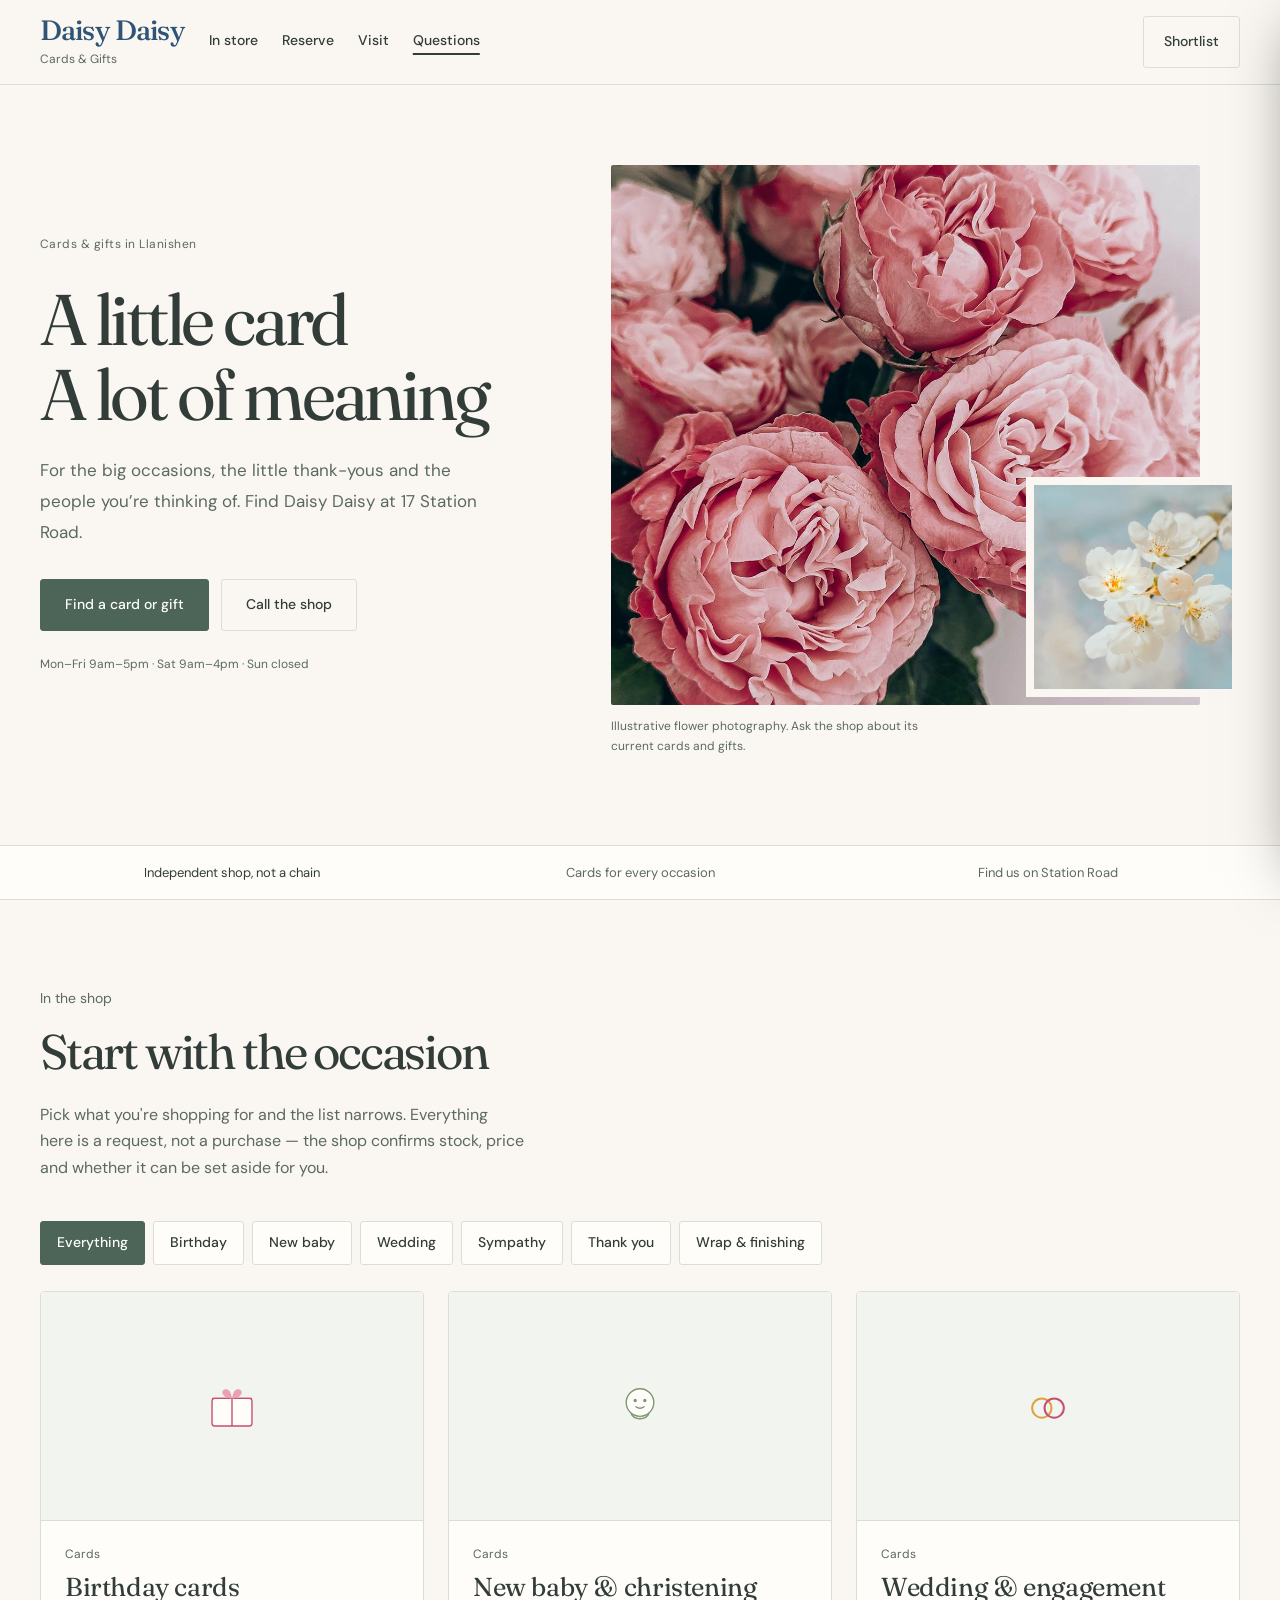
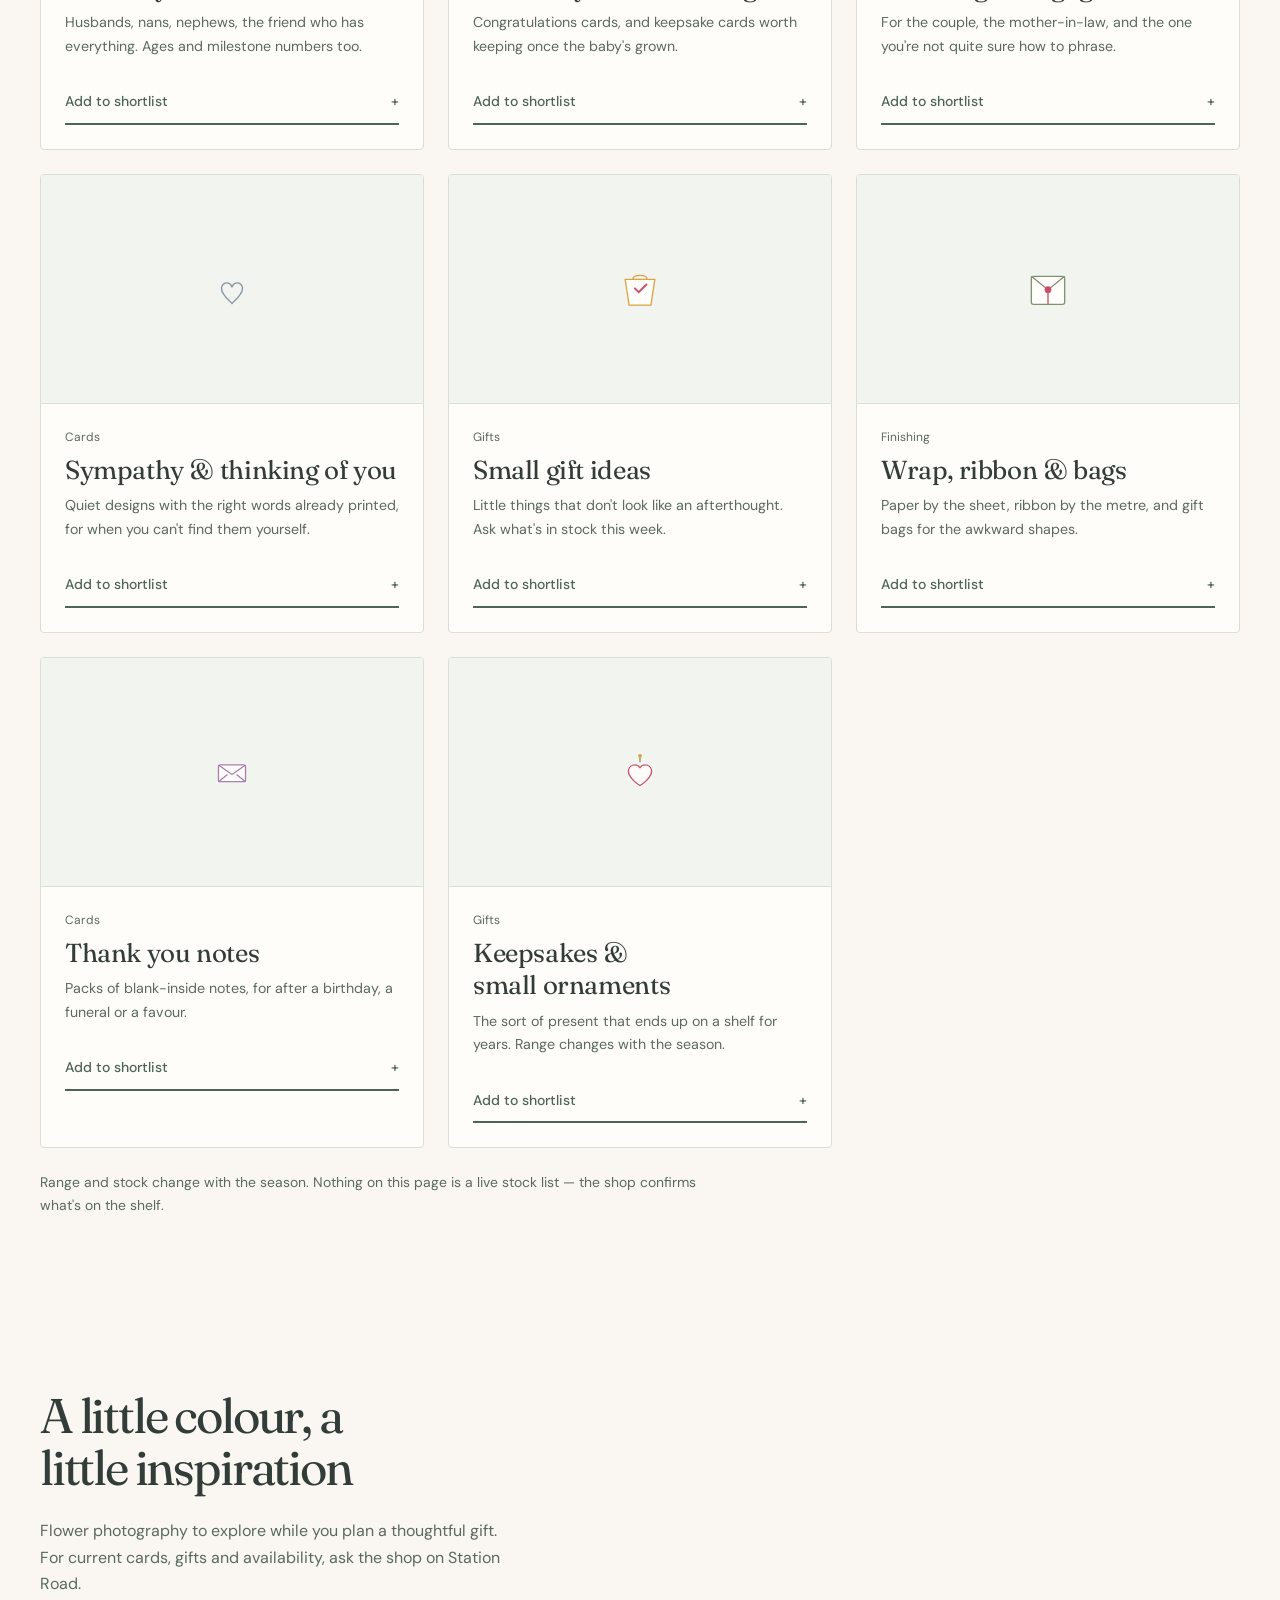
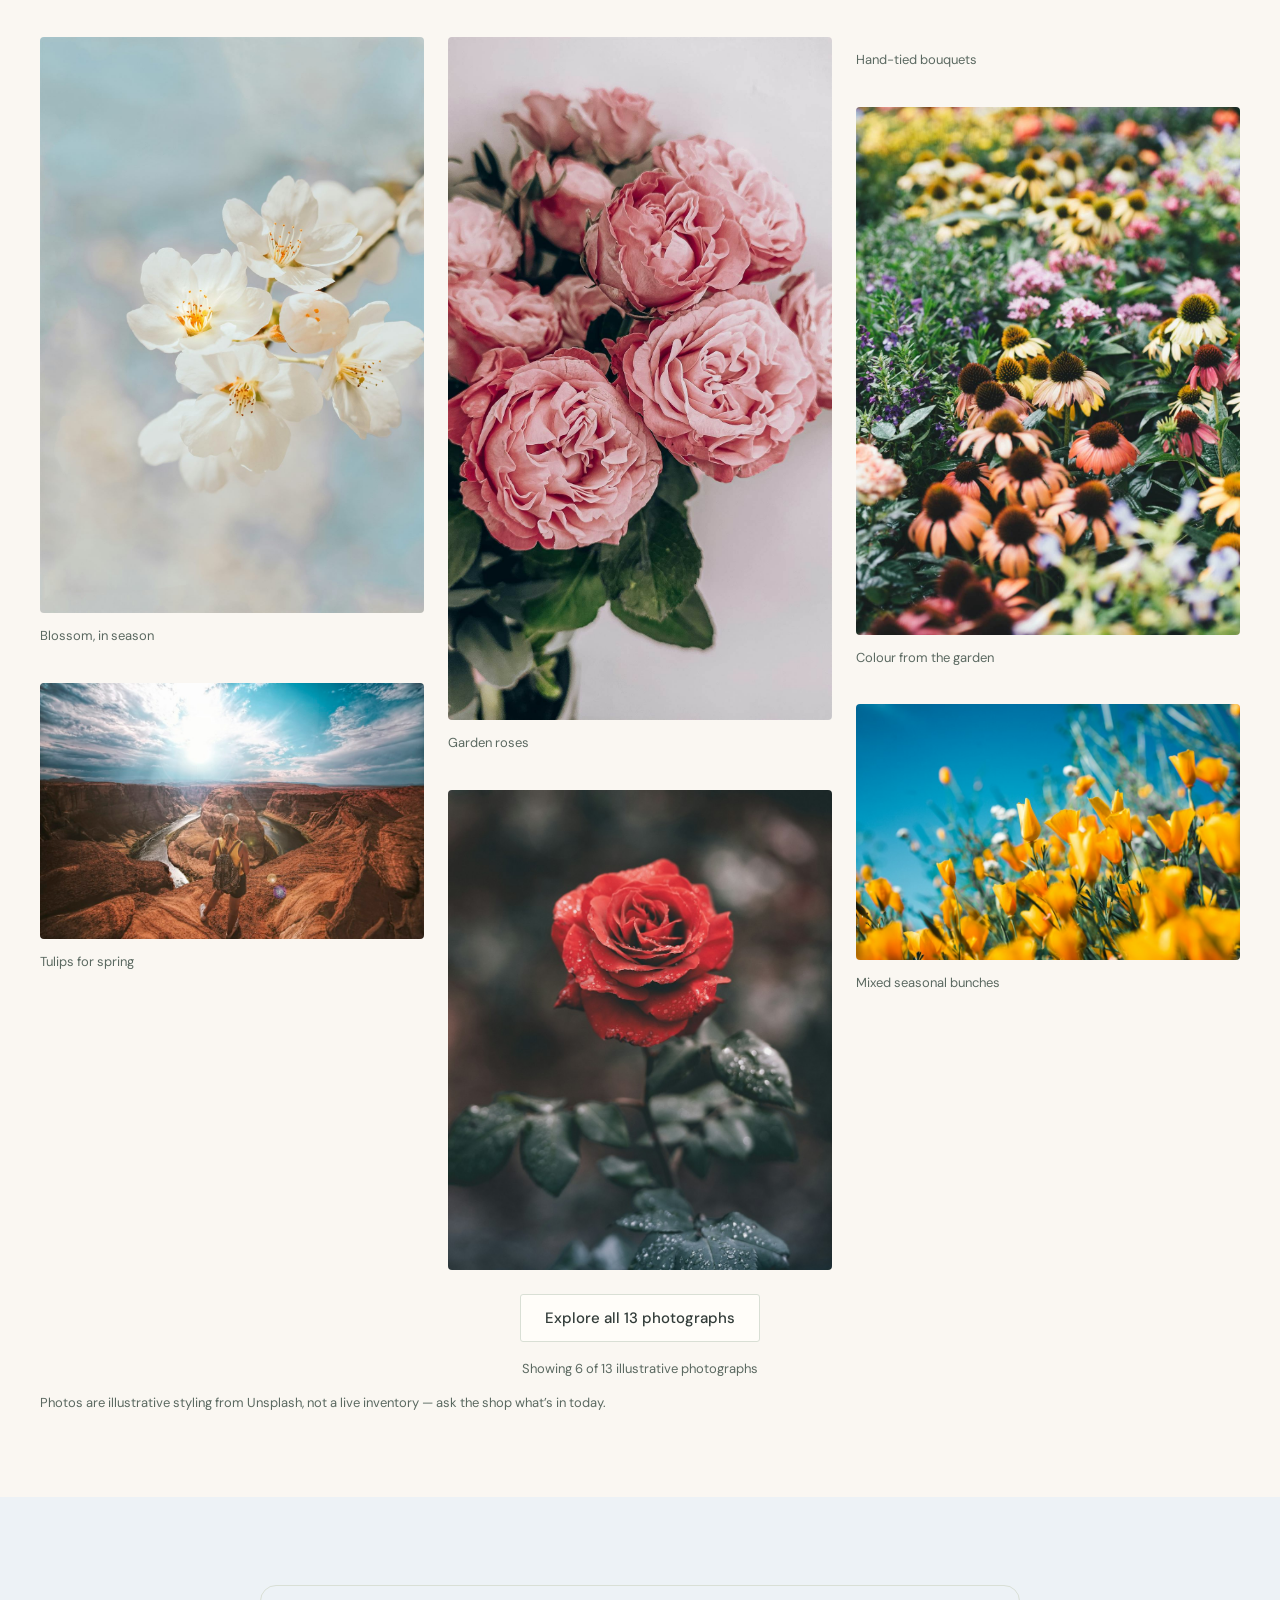
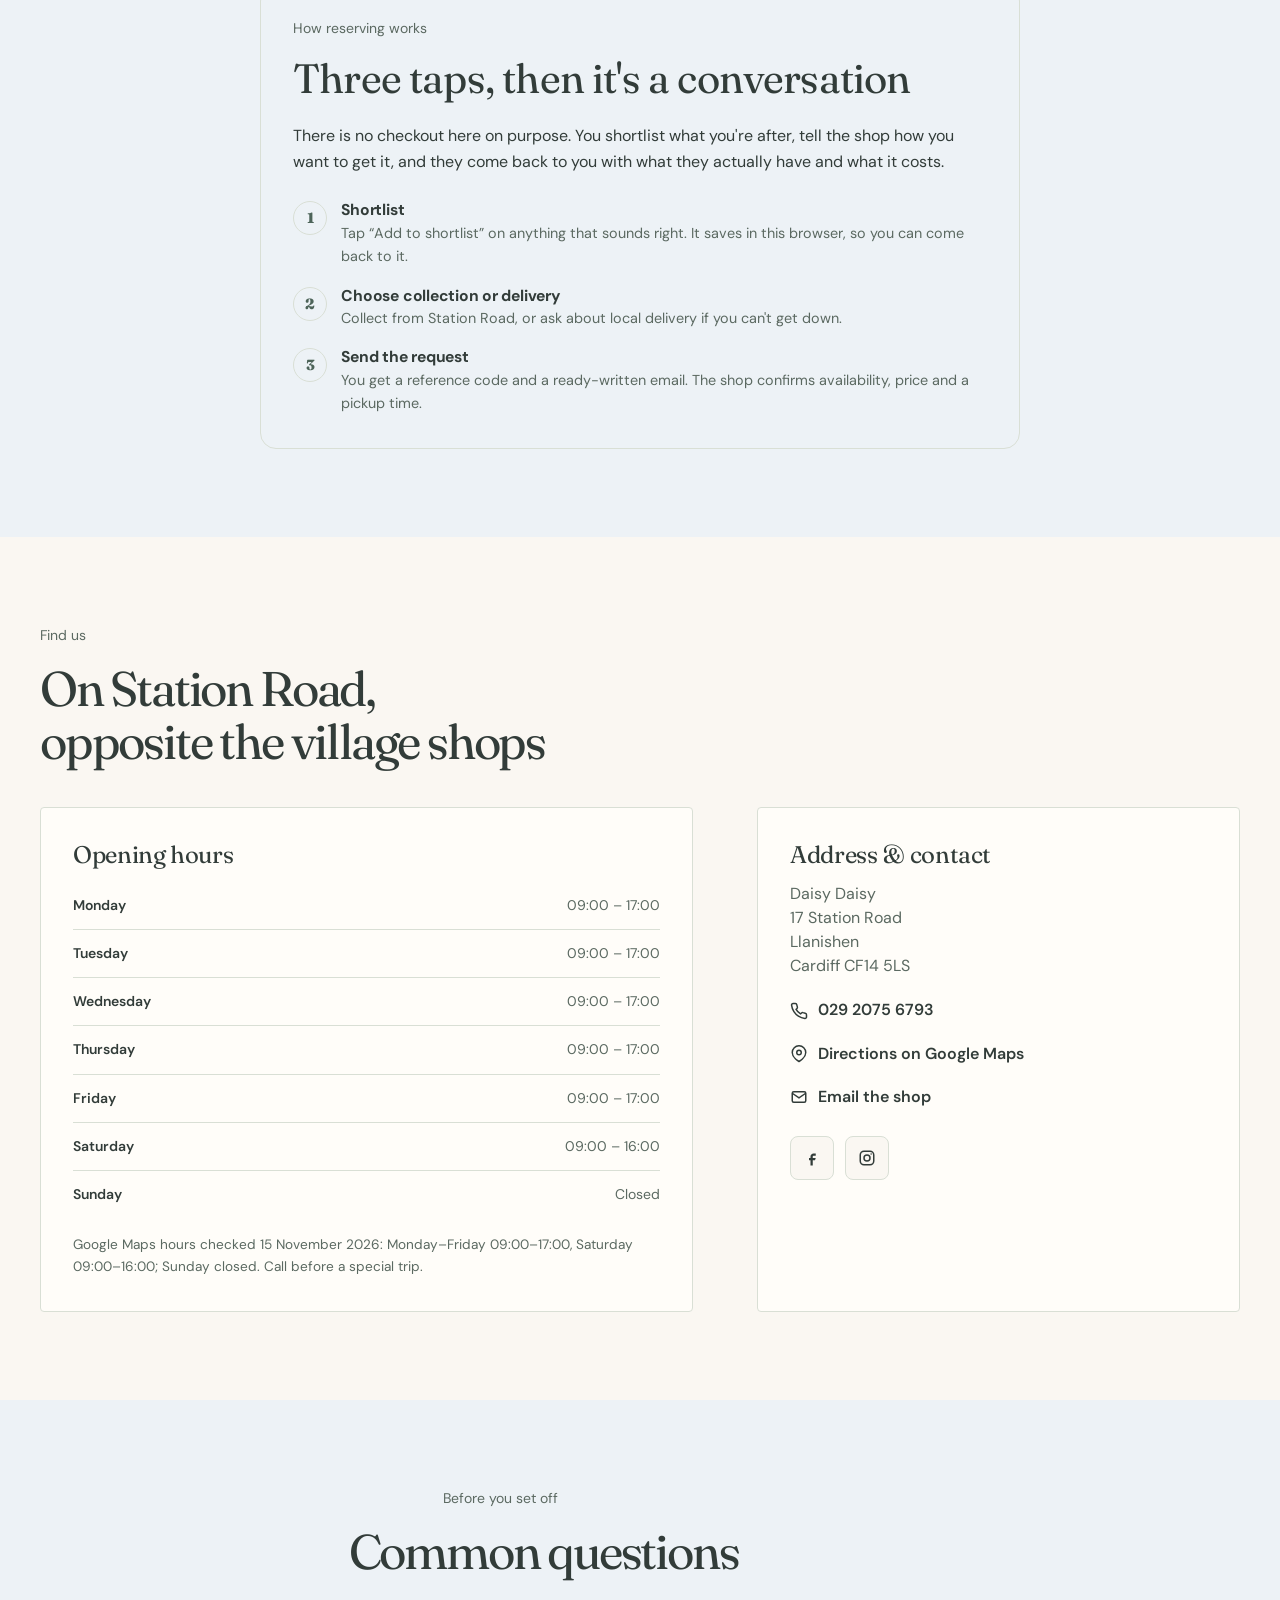
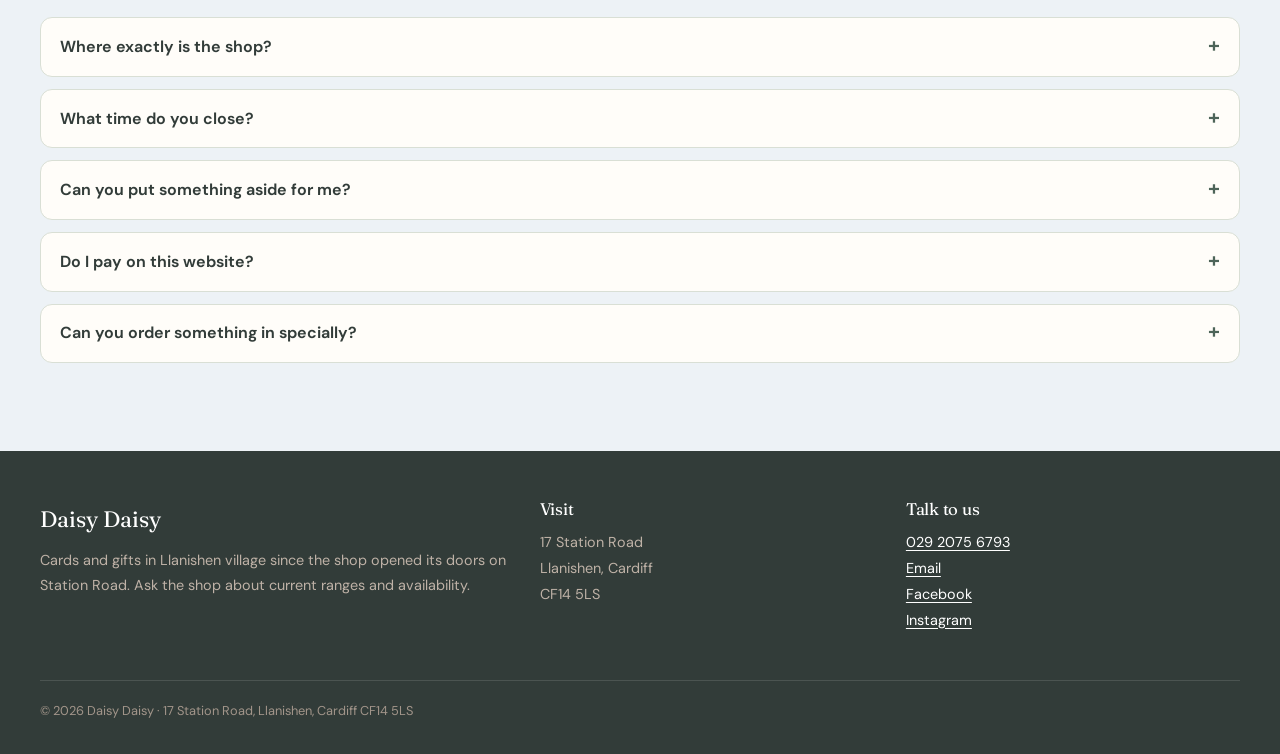
==== commit 9e45e371: "Replace decorative styling with a restrained premium design Remove active 3D shelves, clip-art hero " ====
--- a/index.html
+++ b/index.html
@@ -29,8 +29,10 @@
 
 
 <meta name="robots" content="noindex, nofollow"><script src="direction.js" defer></script><link rel="preload" href="assets/dm-sans.woff2" as="font" type="font/woff2" crossorigin><link rel="stylesheet" href="site.css"><script src="experience.js" defer></script><script type="application/ld+json">{"@context":"https://schema.org","@type":"ContactPoint","@id":"https://henrygoldsmith07-wq.github.io/daisy-daisy-cards-gifts/#contact-point","telephone":"+442920756793","email":"rebekahellaltd@gmail.com","contactType":"customer service","areaServed":"GB","availableLanguage":"English"}</script>
-<link rel="stylesheet" href="visit-collection.css">
-<script src="visit-collection.js" defer></script>
+
+
+<link rel="stylesheet" href="refinement.css">
+<script src="refinement.js" defer></script>
 </head>
 <body class="has-bar">
 <a class="skip" href="#main">Skip to main content</a>
@@ -80,7 +82,7 @@
 <main id="main">
   <div id="top"></div>
 
-  <section class="direction-hero" aria-labelledby="hero-title"><div class="wrap direction-layout"><div class="direction-copy"><p class="direction-location">Cards & gifts in Llanishen</p><h1 id="hero-title">A little card<br>A lot of meaning</h1><p class="intro">For the big occasions, the little thank-yous and the people you’re thinking of. Find Daisy Daisy at 17 Station Road.</p><div class="direction-actions"><a class="btn btn-primary" href="#ranges">Find a card or gift</a><a class="btn btn-ghost" href="tel:+442920756793">Call the shop</a></div><p class="status" id="status"><span id="status-text">See opening hours below</span></p></div><div class="direction-visual card-display elevated-rack"><div class="rack-topline"><span>Choose an occasion</span><span class="rack-position" id="rack-position" aria-hidden="true">1 / 5</span></div><div class="card-rail" role="group" aria-label="Card enquiry themes"><button class="display-card display-card-0" type="button" data-rack="0" aria-pressed="true"><span class="paper-art"><svg viewBox="0 0 200 250" aria-hidden="true"><rect x="8" y="8" width="184" height="234" rx="2" fill="#547a96"/><path d="M80 208Q110 150 100 83M104 149q38-38 47-19-18 27-47 27M96 170q-45-42-50-17 10 24 50 25" stroke="#3d6856" stroke-width="3" fill="none"/><g transform="translate(100 76)"><ellipse rx="7" ry="24.5" fill="#f0f2ef" transform="rotate(0) translate(0 -24.5)"/><ellipse rx="7" ry="24.5" fill="#f0f2ef" transform="rotate(27.692307692307693) translate(0 -24.5)"/><ellipse rx="7" ry="24.5" fill="#f0f2ef" transform="rotate(55.38461538461539) translate(0 -24.5)"/><ellipse rx="7" ry="24.5" fill="#f0f2ef" transform="rotate(83.07692307692308) translate(0 -24.5)"/><ellipse rx="7" ry="24.5" fill="#f0f2ef" transform="rotate(110.76923076923077) translate(0 -24.5)"/><ellipse rx="7" ry="24.5" fill="#f0f2ef" transform="rotate(138.46153846153845) translate(0 -24.5)"/><ellipse rx="7" ry="24.5" fill="#f0f2ef" transform="rotate(166.15384615384616) translate(0 -24.5)"/><ellipse rx="7" ry="24.5" fill="#f0f2ef" transform="rotate(193.84615384615384) translate(0 -24.5)"/><ellipse rx="7" ry="24.5" fill="#f0f2ef" transform="rotate(221.53846153846155) translate(0 -24.5)"/><ellipse rx="7" ry="24.5" fill="#f0f2ef" transform="rotate(249.23076923076923) translate(0 -24.5)"/><ellipse rx="7" ry="24.5" fill="#f0f2ef" transform="rotate(276.9230769230769) translate(0 -24.5)"/><ellipse rx="7" ry="24.5" fill="#f0f2ef" transform="rotate(304.61538461538464) translate(0 -24.5)"/><ellipse rx="7" ry="24.5" fill="#f0f2ef" transform="rotate(332.3076923076923) translate(0 -24.5)"/><circle r="9.8" fill="#d9b348"/><circle r="5.6000000000000005" fill="#b68b2c"/></g><g transform="translate(51 128)"><ellipse rx="4" ry="14" fill="#e8d49c" transform="rotate(0) translate(0 -14)"/><ellipse rx="4" ry="14" fill="#e8d49c" transform="rotate(27.692307692307693) translate(0 -14)"/><ellipse rx="4" ry="14" fill="#e8d49c" transform="rotate(55.38461538461539) translate(0 -14)"/><ellipse rx="4" ry="14" fill="#e8d49c" transform="rotate(83.07692307692308) translate(0 -14)"/><ellipse rx="4" ry="14" fill="#e8d49c" transform="rotate(110.76923076923077) translate(0 -14)"/><ellipse rx="4" ry="14" fill="#e8d49c" transform="rotate(138.46153846153845) translate(0 -14)"/><ellipse rx="4" ry="14" fill="#e8d49c" transform="rotate(166.15384615384616) translate(0 -14)"/><ellipse rx="4" ry="14" fill="#e8d49c" transform="rotate(193.84615384615384) translate(0 -14)"/><ellipse rx="4" ry="14" fill="#e8d49c" transform="rotate(221.53846153846155) translate(0 -14)"/><ellipse rx="4" ry="14" fill="#e8d49c" transform="rotate(249.23076923076923) translate(0 -14)"/><ellipse rx="4" ry="14" fill="#e8d49c" transform="rotate(276.9230769230769) translate(0 -14)"/><ellipse rx="4" ry="14" fill="#e8d49c" transform="rotate(304.61538461538464) translate(0 -14)"/><ellipse rx="4" ry="14" fill="#e8d49c" transform="rotate(332.3076923076923) translate(0 -14)"/><circle r="5.6000000000000005" fill="#d9b348"/><circle r="3.2" fill="#b68b2c"/></g><g transform="translate(145 116)"><ellipse rx="3.8000000000000003" ry="13.299999999999999" fill="#c3d0d9" transform="rotate(0) translate(0 -13.299999999999999)"/><ellipse rx="3.8000000000000003" ry="13.299999999999999" fill="#c3d0d9" transform="rotate(27.692307692307693) translate(0 -13.299999999999999)"/><ellipse rx="3.8000000000000003" ry="13.299999999999999" fill="#c3d0d9" transform="rotate(55.38461538461539) translate(0 -13.299999999999999)"/><ellipse rx="3.8000000000000003" ry="13.299999999999999" fill="#c3d0d9" transform="rotate(83.07692307692308) translate(0 -13.299999999999999)"/><ellipse rx="3.8000000000000003" ry="13.299999999999999" fill="#c3d0d9" transform="rotate(110.76923076923077) translate(0 -13.299999999999999)"/><ellipse rx="3.8000000000000003" ry="13.299999999999999" fill="#c3d0d9" transform="rotate(138.46153846153845) translate(0 -13.299999999999999)"/><ellipse rx="3.8000000000000003" ry="13.299999999999999" fill="#c3d0d9" transform="rotate(166.15384615384616) translate(0 -13.299999999999999)"/><ellipse rx="3.8000000000000003" ry="13.299999999999999" fill="#c3d0d9" transform="rotate(193.84615384615384) translate(0 -13.299999999999999)"/><ellipse rx="3.8000000000000003" ry="13.299999999999999" fill="#c3d0d9" transform="rotate(221.53846153846155) translate(0 -13.299999999999999)"/><ellipse rx="3.8000000000000003" ry="13.299999999999999" fill="#c3d0d9" transform="rotate(249.23076923076923) translate(0 -13.299999999999999)"/><ellipse rx="3.8000000000000003" ry="13.299999999999999" fill="#c3d0d9" transform="rotate(276.9230769230769) translate(0 -13.299999999999999)"/><ellipse rx="3.8000000000000003" ry="13.299999999999999" fill="#c3d0d9" transform="rotate(304.61538461538464) translate(0 -13.299999999999999)"/><ellipse rx="3.8000000000000003" ry="13.299999999999999" fill="#c3d0d9" transform="rotate(332.3076923076923) translate(0 -13.299999999999999)"/><circle r="5.32" fill="#d9b348"/><circle r="3.04" fill="#b68b2c"/></g></svg></span><span class="card-label">Birthday</span></button><button class="display-card display-card-1" type="button" data-rack="1" aria-pressed="false"><span class="paper-art"><svg viewBox="0 0 200 250" aria-hidden="true"><rect x="8" y="8" width="184" height="234" rx="2" fill="#fcf7ee"/><path d="M38 88h124v94H38z" fill="#f8efe3" stroke="#ae8d76" stroke-width="2"/><path d="m38 88 62 52 62-52M38 181l47-46m77 46-47-46" fill="none" stroke="#ae8d76" stroke-width="2"/><g transform="translate(100 127)"><ellipse rx="4.800000000000001" ry="16.799999999999997" fill="#c37f8f" transform="rotate(0) translate(0 -16.799999999999997)"/><ellipse rx="4.800000000000001" ry="16.799999999999997" fill="#c37f8f" transform="rotate(27.692307692307693) translate(0 -16.799999999999997)"/><ellipse rx="4.800000000000001" ry="16.799999999999997" fill="#c37f8f" transform="rotate(55.38461538461539) translate(0 -16.799999999999997)"/><ellipse rx="4.800000000000001" ry="16.799999999999997" fill="#c37f8f" transform="rotate(83.07692307692308) translate(0 -16.799999999999997)"/><ellipse rx="4.800000000000001" ry="16.799999999999997" fill="#c37f8f" transform="rotate(110.76923076923077) translate(0 -16.799999999999997)"/><ellipse rx="4.800000000000001" ry="16.799999999999997" fill="#c37f8f" transform="rotate(138.46153846153845) translate(0 -16.799999999999997)"/><ellipse rx="4.800000000000001" ry="16.799999999999997" fill="#c37f8f" transform="rotate(166.15384615384616) translate(0 -16.799999999999997)"/><ellipse rx="4.800000000000001" ry="16.799999999999997" fill="#c37f8f" transform="rotate(193.84615384615384) translate(0 -16.799999999999997)"/><ellipse rx="4.800000000000001" ry="16.799999999999997" fill="#c37f8f" transform="rotate(221.53846153846155) translate(0 -16.799999999999997)"/><ellipse rx="4.800000000000001" ry="16.799999999999997" fill="#c37f8f" transform="rotate(249.23076923076923) translate(0 -16.799999999999997)"/><ellipse rx="4.800000000000001" ry="16.799999999999997" fill="#c37f8f" transform="rotate(276.9230769230769) translate(0 -16.799999999999997)"/><ellipse rx="4.800000000000001" ry="16.799999999999997" fill="#c37f8f" transform="rotate(304.61538461538464) translate(0 -16.799999999999997)"/><ellipse rx="4.800000000000001" ry="16.799999999999997" fill="#c37f8f" transform="rotate(332.3076923076923) translate(0 -16.799999999999997)"/><circle r="6.720000000000001" fill="#d9b348"/><circle r="3.84" fill="#b68b2c"/></g></svg></span><span class="card-label">Thank you</span></button><button class="display-card display-card-2" type="button" data-rack="2" aria-pressed="false"><span class="paper-art"><svg viewBox="0 0 200 250" aria-hidden="true"><rect x="8" y="8" width="184" height="234" rx="2" fill="#f0f1e7"/><path d="M100 205V80m0 76q-66-42-48-61 40-8 48 61m0-12q65-55 51-69-41 12-51 69m0 40q-51-22-54-4 23 26 54 12m0-17q59-20 53 0-23 24-53 9" fill="#789b83" stroke="#48634f" stroke-width="1"/></svg></span><span class="card-label">Thinking of you</span></button><button class="display-card display-card-3" type="button" data-rack="3" aria-pressed="false"><span class="paper-art"><svg viewBox="0 0 200 250" aria-hidden="true"><rect x="8" y="8" width="184" height="234" rx="2" fill="#f3f5ed"/><path d="M25 180q75-55 150 0" fill="none" stroke="#b3c6c5" stroke-width="3"/><path d="M54 173v-70h72v70m-60-70V83h48v20" fill="#e0e8e5" stroke="#34576c" stroke-width="2"/><path d="M82 173v-32h18v32M65 120h12m26 0h12M90 83V60l30 10-30 10" stroke="#34576c" stroke-width="3" fill="none"/><g transform="translate(153 145)"><ellipse rx="3.6" ry="12.6" fill="#d8b354" transform="rotate(0) translate(0 -12.6)"/><ellipse rx="3.6" ry="12.6" fill="#d8b354" transform="rotate(27.692307692307693) translate(0 -12.6)"/><ellipse rx="3.6" ry="12.6" fill="#d8b354" transform="rotate(55.38461538461539) translate(0 -12.6)"/><ellipse rx="3.6" ry="12.6" fill="#d8b354" transform="rotate(83.07692307692308) translate(0 -12.6)"/><ellipse rx="3.6" ry="12.6" fill="#d8b354" transform="rotate(110.76923076923077) translate(0 -12.6)"/><ellipse rx="3.6" ry="12.6" fill="#d8b354" transform="rotate(138.46153846153845) translate(0 -12.6)"/><ellipse rx="3.6" ry="12.6" fill="#d8b354" transform="rotate(166.15384615384616) translate(0 -12.6)"/><ellipse rx="3.6" ry="12.6" fill="#d8b354" transform="rotate(193.84615384615384) translate(0 -12.6)"/><ellipse rx="3.6" ry="12.6" fill="#d8b354" transform="rotate(221.53846153846155) translate(0 -12.6)"/><ellipse rx="3.6" ry="12.6" fill="#d8b354" transform="rotate(249.23076923076923) translate(0 -12.6)"/><ellipse rx="3.6" ry="12.6" fill="#d8b354" transform="rotate(276.9230769230769) translate(0 -12.6)"/><ellipse rx="3.6" ry="12.6" fill="#d8b354" transform="rotate(304.61538461538464) translate(0 -12.6)"/><ellipse rx="3.6" ry="12.6" fill="#d8b354" transform="rotate(332.3076923076923) translate(0 -12.6)"/><circle r="5.040000000000001" fill="#d9b348"/><circle r="2.88" fill="#b68b2c"/></g></svg></span><span class="card-label">Welsh cards</span></button><button class="display-card display-card-4" type="button" data-rack="4" aria-pressed="false"><span class="paper-art"><svg viewBox="0 0 200 250" aria-hidden="true"><rect x="8" y="8" width="184" height="234" rx="2" fill="#f7f0e6"/><path d="M64 98a36 36 0 0 1 72 0v62H64z" fill="#e9d8b9"/><path d="M64 118h72v18H64z" fill="#fffaf0"/><circle cx="100" cy="91" r="24" fill="#fff9ed"/><path d="M88 90q12 11 24 0" fill="none" stroke="#a18469" stroke-width="2"/><path d="m45 179 7 15 17-2-12 12 3 17-15-8-15 8 3-17-12-12 17 2z" fill="#d6b360"/></svg></span><span class="card-label">New baby</span></button></div><div class="rack-controls"><button class="round-control" type="button" data-rack-step="-1" aria-label="Previous occasion">←</button><div class="rack-caption"><p id="rack-title" aria-live="polite">Birthday cards</p><span class="rack-subtitle" id="rack-subtitle">Someone’s day, remembered</span></div><button class="round-control" type="button" data-rack-step="1" aria-label="Next occasion">→</button></div><button type="button" class="btn btn-primary rack-add" id="rack-add" data-add="Birthday cards" data-group="Cards">Add this occasion to my shortlist</button><p class="visual-note">Illustrated enquiry themes. The shop confirms designs, prices and stock.</p></div></div></section>
+  <section class="direction-hero" aria-labelledby="hero-title"><div class="wrap direction-layout"><div class="direction-copy"><p class="direction-location">Cards & gifts in Llanishen</p><h1 id="hero-title">A little card<br>A lot of meaning</h1><p class="intro">For the big occasions, the little thank-yous and the people you’re thinking of. Find Daisy Daisy at 17 Station Road.</p><div class="direction-actions"><a class="btn btn-primary" href="#ranges">Find a card or gift</a><a class="btn btn-ghost" href="tel:+442920756793">Call the shop</a></div><p class="status" id="status"><span id="status-text">See opening hours below</span></p></div><div class="direction-visual"><figure class="hero-floral"><img width="1100" height="1956" class="floral-main" src="assets/photos/garden-roses.jpg" alt="Pink garden roses in soft natural light" fetchpriority="high" decoding="async"><img width="1200" height="1800" class="floral-detail" src="assets/photos/blossom-white.jpg" alt="White blossom against a pale blue background" decoding="async"><figcaption>Illustrative flower photography. Ask the shop about its current cards and gifts.</figcaption></figure></div></div></section>
 
   <div class="strip">
     <div class="wrap">
@@ -214,23 +216,23 @@
   <section id="photos" aria-labelledby="photos-title" data-reveal>
     <div class="wrap">
       <div class="section-head">
-        <h2 id="photos-title">Fresh flowers &amp; gift styling</h2>
-        <p>Daisy Daisy sits on Station Road in Llanishen village. Ask in the shop what’s in the window today — cards, gifts and fresh flower styling that changes with the season.</p>
+        <h2 id="photos-title">A little colour, a little inspiration</h2>
+        <p>Flower photography to explore while you plan a thoughtful gift. For current cards, gifts and availability, ask the shop on Station Road.</p>
       </div>
       <div class="photo-grid">
-        <figure class="photo-card"><img src="assets/photos/blossom-white.jpg" alt="A spray of white blossom on a branch against a soft pale-blue background" width="1200" height="1800" loading="lazy" decoding="async"><figcaption>Blossom, in season</figcaption></figure>
-        <figure class="photo-card"><img src="assets/photos/tulips-flower.jpg" alt="Pink tulips in a vase beside a greetings card" width="900" height="600" loading="lazy" decoding="async"><figcaption>Tulips for spring</figcaption></figure>
-        <figure class="photo-card"><img src="assets/photos/garden-roses.jpg" alt="A cluster of pale pink garden roses with deep green leaves" width="1100" height="1956" loading="lazy" decoding="async"><figcaption>Garden roses</figcaption></figure>
-        <figure class="photo-card"><img src="assets/photos/bouquet-2.jpg" alt="A hand-tied bouquet of seasonal cut flowers held in paper wrap" width="900" height="1125" loading="lazy" decoding="async"><figcaption>Hand-tied bouquets</figcaption></figure>
-        <figure class="photo-card"><img src="assets/photos/garden-colour.jpg" alt="A border of coneflowers in coral, cream and pink among green planting" width="1100" height="1512" loading="lazy" decoding="async"><figcaption>Colour from the garden</figcaption></figure>
-        <figure class="photo-card"><img src="assets/photos/bouquet-1.jpg" alt="A mixed bouquet of garden flowers in kraft paper" width="900" height="600" loading="lazy" decoding="async"><figcaption>Mixed seasonal bunches</figcaption></figure>
-        <figure class="photo-card"><img src="assets/photos/blue-stems.jpg" alt="Deep blue chrysanthemum stems standing in a clear glass vase" width="1200" height="1803" loading="lazy" decoding="async"><figcaption>Statement stems</figcaption></figure>
-        <figure class="photo-card"><img src="assets/photos/single-rose.jpg" alt="A single rose lit softly against a pale background" width="900" height="1347" loading="lazy" decoding="async"><figcaption>Single stems</figcaption></figure>
-        <figure class="photo-card"><img src="assets/photos/gift-bouquet.jpg" alt="A small wrapped gift tied with ribbon beside fresh blooms" width="900" height="600" loading="lazy" decoding="async"><figcaption>Cards, gifts &amp; wrap</figcaption></figure>
-        <figure class="photo-card"><img src="assets/photos/floral-pink.jpg" alt="Close-up of pink flower stems with gentle colour" width="900" height="600" loading="lazy" decoding="async"><figcaption>Seasonal colour</figcaption></figure>
-        <figure class="photo-card"><img src="assets/photos/bee-bloom-1.jpg" alt="A honeybee collecting nectar from a yellow flower, close-up" width="1200" height="1792" loading="lazy" decoding="async"><figcaption>Garden visitors</figcaption></figure>
-        <figure class="photo-card"><img src="assets/photos/bee-bloom-3.jpg" alt="A honeybee perching on a sunny yellow flower" width="1600" height="1068" loading="lazy" decoding="async"><figcaption>Pollinators welcome</figcaption></figure>
-        <figure class="photo-card"><img src="assets/photos/bee-bloom-2.jpg" alt="A single yellow bloom with a bee visiting it in daylight" width="1200" height="2536" loading="lazy" decoding="async"><figcaption>Bees at work</figcaption></figure>
+        <figure class="photo-card"><img width="1200" height="1800" src="assets/photos/blossom-white.jpg" alt="A spray of white blossom on a branch against a soft pale-blue background" loading="lazy" decoding="async"><figcaption>Blossom, in season</figcaption></figure>
+        <figure class="photo-card"><img width="900" height="600" src="assets/photos/tulips-flower.jpg" alt="Pink tulips in a vase beside a greetings card" loading="lazy" decoding="async"><figcaption>Tulips for spring</figcaption></figure>
+        <figure class="photo-card"><img width="1100" height="1956" src="assets/photos/garden-roses.jpg" alt="A cluster of pale pink garden roses with deep green leaves" loading="lazy" decoding="async"><figcaption>Garden roses</figcaption></figure>
+        <figure class="photo-card"><img width="900" height="1125" src="assets/photos/bouquet-2.jpg" alt="A hand-tied bouquet of seasonal cut flowers held in paper wrap" loading="lazy" decoding="async"><figcaption>Hand-tied bouquets</figcaption></figure>
+        <figure class="photo-card"><img width="1100" height="1512" src="assets/photos/garden-colour.jpg" alt="A border of coneflowers in coral, cream and pink among green planting" loading="lazy" decoding="async"><figcaption>Colour from the garden</figcaption></figure>
+        <figure class="photo-card"><img width="900" height="600" src="assets/photos/bouquet-1.jpg" alt="A mixed bouquet of garden flowers in kraft paper" loading="lazy" decoding="async"><figcaption>Mixed seasonal bunches</figcaption></figure>
+        <figure class="photo-card"><img width="1200" height="1803" src="assets/photos/blue-stems.jpg" alt="Deep blue chrysanthemum stems standing in a clear glass vase" loading="lazy" decoding="async"><figcaption>Statement stems</figcaption></figure>
+        <figure class="photo-card"><img width="900" height="1347" src="assets/photos/single-rose.jpg" alt="A single rose lit softly against a pale background" loading="lazy" decoding="async"><figcaption>Single stems</figcaption></figure>
+        <figure class="photo-card"><img width="900" height="600" src="assets/photos/gift-bouquet.jpg" alt="A small wrapped gift tied with ribbon beside fresh blooms" loading="lazy" decoding="async"><figcaption>Cards, gifts &amp; wrap</figcaption></figure>
+        <figure class="photo-card"><img width="900" height="600" src="assets/photos/floral-pink.jpg" alt="Close-up of pink flower stems with gentle colour" loading="lazy" decoding="async"><figcaption>Seasonal colour</figcaption></figure>
+        <figure class="photo-card"><img width="1200" height="1792" src="assets/photos/bee-bloom-1.jpg" alt="A honeybee collecting nectar from a yellow flower, close-up" loading="lazy" decoding="async"><figcaption>Garden visitors</figcaption></figure>
+        <figure class="photo-card"><img width="1600" height="1068" src="assets/photos/bee-bloom-3.jpg" alt="A honeybee perching on a sunny yellow flower" loading="lazy" decoding="async"><figcaption>Pollinators welcome</figcaption></figure>
+        <figure class="photo-card"><img width="1200" height="2536" src="assets/photos/bee-bloom-2.jpg" alt="A single yellow bloom with a bee visiting it in daylight" loading="lazy" decoding="async"><figcaption>Bees at work</figcaption></figure>
       </div>
       <p class="photo-note">Photos are illustrative styling from Unsplash, not a live inventory — ask the shop what’s in today.</p>
     </div>
@@ -317,7 +319,7 @@
       </div>
     </div>
   </section>
-<section class="jiro-experience" data-theme="rose" id="jx-explore" aria-labelledby="jx-title"><p class="jx-label">Daisy Daisy / The visit collection</p><div class="jx-intro"><h2 id="jx-title">Good things, worth choosing.</h2><p>A few ways to make your next visit a little more personal.</p></div><div class="jx-tabs" role="group" aria-label="Choose a chapter" hidden><button type="button" aria-pressed="true">For their birthday</button><button type="button" aria-pressed="false">Just to say thanks</button><button type="button" aria-pressed="false">Wrap it beautifully</button><button type="button" aria-pressed="false">Make it personal</button></div><div class="jx-stage" aria-label="Browse the visit collection"><a class="jx-book" href="#jx-chapter-0" aria-current="true" data-subtitle="Start with the person." aria-label="Explore For their birthday"><span class="jx-cover"><img src="assets/photos/garden-roses.jpg" alt="Pink garden roses, illustrative flower photography" width="640" height="512" loading="lazy" decoding="async"><small>Daisy Daisy<br>Llanishen, Cardiff</small><strong>For their birthday</strong><span class="jx-number">01</span></span></a><a class="jx-book" href="#jx-chapter-1" aria-current="false" data-subtitle="Small gesture. Big meaning." aria-label="Explore Just to say thanks"><span class="jx-cover"><img src="assets/photos/garden-roses.jpg" alt="Pink garden roses, illustrative flower photography" width="640" height="512" loading="lazy" decoding="async"><small>Daisy Daisy<br>Llanishen, Cardiff</small><strong>Just to say thanks</strong><span class="jx-number">02</span></span></a><a class="jx-book" href="#jx-chapter-2" aria-current="false" data-subtitle="The finishing touch." aria-label="Explore Wrap it beautifully"><span class="jx-cover"><img src="assets/photos/garden-roses.jpg" alt="Pink garden roses, illustrative flower photography" width="640" height="512" loading="lazy" decoding="async"><small>Daisy Daisy<br>Llanishen, Cardiff</small><strong>Wrap it beautifully</strong><span class="jx-number">03</span></span></a><a class="jx-book" href="#jx-chapter-3" aria-current="false" data-subtitle="Visit Station Road." aria-label="Explore Make it personal"><span class="jx-cover"><img src="assets/photos/garden-roses.jpg" alt="Pink garden roses, illustrative flower photography" width="640" height="512" loading="lazy" decoding="async"><small>Daisy Daisy<br>Llanishen, Cardiff</small><strong>Make it personal</strong><span class="jx-number">04</span></span></a></div><div class="jx-controls" hidden><div class="jx-caption-row"><button type="button" class="jx-control" data-jx-prev aria-label="Previous chapter">←</button><div class="jx-caption" aria-live="polite" aria-atomic="true"><h3>For their birthday</h3><p>Start with the person.</p></div><button type="button" class="jx-control" data-jx-next aria-label="Next chapter">→</button></div><p class="jx-help">Choose a cover to explore. Use the arrows, swipe, or arrow keys on a cover.</p></div><div class="jx-guide"><aside class="jx-sticky"><p class="jx-label">A little planning goes a long way</p><h3>Make it your visit.</h3><img src="assets/photos/garden-roses.jpg" alt="Pink garden roses, illustrative flower photography" width="640" height="512" loading="lazy" decoding="async"><p>Flower photography is inspiration, not confirmed shop stock.</p></aside><div class="jx-cards"><article class="jx-card" id="jx-chapter-0"><div class="jx-card-top"><h3>Start with the person.</h3><span aria-hidden="true">01</span></div><p>Browse the card ranges, make a shortlist and ask the shop what is available for the occasion.</p><a class="jx-link" href="#ranges"><span>Browse cards</span><span aria-hidden="true">↗</span></a></article><article class="jx-card" id="jx-chapter-1"><div class="jx-card-top"><h3>Small gesture. Big meaning.</h3><span aria-hidden="true">02</span></div><p>A card can say what a message cannot. Ask about a suitable card and gift when you call.</p><a class="jx-link" href="#ranges"><span>Make a shortlist</span><span aria-hidden="true">↗</span></a></article><article class="jx-card" id="jx-chapter-2"><div class="jx-card-top"><h3>The finishing touch.</h3><span aria-hidden="true">03</span></div><p>Explore wrapping and gift ideas, then ask the shop about current choices and prices.</p><a class="jx-link" href="#ranges"><span>Explore the ranges</span><span aria-hidden="true">↗</span></a></article><article class="jx-card" id="jx-chapter-3"><div class="jx-card-top"><h3>Visit Station Road.</h3><span aria-hidden="true">04</span></div><p>Bring your ideas to the shop. Your shortlist is an enquiry, with stock and prices confirmed by the team.</p><a class="jx-link" href="#visit"><span>Plan your visit</span><span aria-hidden="true">↗</span></a></article></div></div><dialog class="jx-dialog" aria-labelledby="jx-dialog-title"><div class="jx-dialog-inner"><button type="button" class="jx-close">Close ×</button><div class="jx-dialog-copy"><h3 id="jx-dialog-title"></h3><p></p><a class="jx-link" href="#ranges"><span>Browse cards</span><span aria-hidden="true">↗</span></a></div><img src="assets/photos/garden-roses.jpg" alt="Pink garden roses, illustrative flower photography" width="640" height="512" loading="lazy" decoding="async"></div></dialog></section>
+
 </main>
 
 <footer>
--- a/site.css
+++ b/site.css
@@ -345,40 +345,3 @@
 .basket-count.pop{animation:pop .3s cubic-bezier(.22,1,.36,1)}@keyframes pop{0%{transform:scale(1)}40%{transform:scale(1.28)}100%{transform:scale(1)}}
 @media(prefers-reduced-motion:reduce){html.js-reveal [data-reveal]{transition:none;opacity:1;transform:none}.basket-count.pop{animation:none}.hero-parallax{transition:none}}
 
-/* ---- Vibrancy pass: warmer, brighter, petal-depth (reduced-motion safe) ---- */
-:root{--rose:#c8325f;--rose-deep:#a8234b;--gold:#f0a93c;--sage:#4c7c43;--blush:#fde3e6;--peach:#ffe9d2}
-.direction-hero{background:
-  radial-gradient(90% 70% at 85% 8%, #fbc7d0 0%, rgba(251,199,208,0) 55%),
-  radial-gradient(70% 60% at 4% 88%, #e7efd4 0%, rgba(231,239,212,0) 58%),
-  linear-gradient(180deg,#fdf6ef,#fdf1e6)}
-.direction-copy h1{background:linear-gradient(100deg,#8a1f40,#c8325f 45%,#b26a1f);-webkit-background-clip:text;background-clip:text;color:transparent}
-.direction-copy h1 em{background:linear-gradient(100deg,#d98a1f,#f0a93c);-webkit-background-clip:text;background-clip:text;color:transparent}
-.btn-primary{background:linear-gradient(135deg,#d63a6f,#b8234b);box-shadow:0 12px 26px -12px rgba(198,50,95,.65)}
-.btn-primary:hover{background:linear-gradient(135deg,#e0477c,#9f1f45)}
-.direction-visual{border-radius:26px;position:relative}
-.direction-visual::before{content:"";position:absolute;inset:-14px;border-radius:32px;background:linear-gradient(135deg,rgba(198,50,95,.25),rgba(240,169,60,.22));filter:blur(22px);z-index:-1;pointer-events:none}
-.card-display{background:linear-gradient(180deg,#fff,#fdf3e9);border:1px solid #f2ddc8;border-radius:26px}
-.display-card[aria-pressed=true]{box-shadow:0 26px 44px -18px rgba(168,35,75,.45);outline:3px solid rgba(198,50,95,.55);outline-offset:2px}
-.rack-add{background:linear-gradient(135deg,#d63a6f,#b8234b)}
-.rack-add:hover{background:linear-gradient(135deg,#e0477c,#9f1f45)}
-.basket-count{background:linear-gradient(135deg,#d63a6f,#b8234b)}
-.section-head h2{background:linear-gradient(100deg,#8a1f40,#c8325f 55%,#b26a1f);-webkit-background-clip:text;background-clip:text;color:transparent}
-.photo-grid{display:grid;grid-template-columns:repeat(3,1fr);gap:22px;margin-top:8px}
-.photo-card{margin:0;border-radius:20px;overflow:hidden;background:#fff;box-shadow:0 14px 30px -18px rgba(90,40,40,.4);border:1px solid #f0e0d2;transition:transform .25s ease,box-shadow .25s ease}
-.photo-card:hover{transform:translateY(-4px);box-shadow:0 22px 40px -18px rgba(168,35,75,.45)}
-.photo-card img{display:block;width:100%;height:auto;aspect-ratio:3/2;object-fit:cover}
-.photo-card.photo-tall img{aspect-ratio:3/4}
-.photo-card figcaption{padding:12px 16px;font-weight:650;color:#7a2a3a;font-size:.95rem}
-.photo-note{font-size:.85rem;color:#8a6b5c;margin-top:20px;text-align:center}
-@media(max-width:820px){.photo-grid{grid-template-columns:repeat(2,1fr);gap:14px}.photo-card.photo-tall img{aspect-ratio:3/4}}
-@media(max-width:480px){.photo-grid{grid-template-columns:1fr}}
-
-/* ---- photo mosaic: true aspect ratios in a masonry column flow ---- */
-.photo-grid{columns:3;column-gap:20px;column-fill:balance}
-.photo-card,.photo-card.photo-tall{display:block;margin:0 0 20px;break-inside:avoid;-webkit-column-break-inside:avoid;page-break-inside:avoid}
-.photo-card img,.photo-card.photo-tall img{aspect-ratio:auto;object-fit:initial;width:100%;height:auto}
-.photo-card:hover{transform:none;box-shadow:0 14px 30px -18px rgba(90,40,40,.4)}
-.photo-card figcaption{border-top:1px solid #f2e3d5}
-@media(max-width:980px){.photo-grid{columns:2;column-gap:14px}.photo-card,.photo-card.photo-tall{margin-bottom:14px}}
-@media(max-width:520px){.photo-grid{columns:1}}
-@media print{.photo-grid{columns:2}}
--- a/refinement.css
+++ b/refinement.css
@@ -0,0 +1,32 @@
+/* Integrated refresh: quiet controls, expressive content, clear routes. */
+html{scroll-padding-top:104px}body{font-size:16px;line-height:1.65}.direction-hero{background:var(--base);padding:72px 0}.direction-layout{gap:56px;min-height:560px}.direction-copy h1,.section-head h2{background:none;background-clip:initial;-webkit-background-clip:initial;color:var(--text);letter-spacing:-.045em}.direction-copy h1{font-size:clamp(48px,5.8vw,84px);line-height:1.01;max-width:12ch}.direction-copy .intro{font-size:18px;max-width:38ch}.direction-location{font-size:13px;margin-bottom:28px}.direction-visual::before{display:none}.direction-visual{box-shadow:none;transform:none!important}.direction-actions .btn,.direction-actions .button{min-height:52px;border-radius:999px;padding:14px 24px}.btn-primary,.rack-add,.basket-count{background:var(--accent);box-shadow:none}.btn-primary:hover,.rack-add:hover{background:var(--text);box-shadow:none}.section-head{margin-bottom:40px}.section-head h2{font-size:clamp(32px,3.8vw,52px);line-height:1.08}.head-nav a,header.top nav a{text-underline-offset:8px}.head-nav a:hover,header.top nav a:hover{text-decoration:underline}.head-nav a[aria-current=location],header.top nav a[aria-current=location]{text-decoration:underline;text-decoration-thickness:2px}.service-choice button[aria-pressed=true]{background:var(--accent);border-color:var(--accent);color:white;box-shadow:none}.ribbon{border-image:none;border-left:0}.planning{background:var(--text)}.planning .button{background:var(--accent)}.planning .split{grid-template-columns:1fr 1.1fr;max-width:1200px}.planning input,.planning select,.planning textarea{max-width:100%;width:100%}.planning .label{color:inherit}.jiro-experience{padding-block:72px;--jx-paper:var(--base);--jx-ink:var(--text);--jx-accent:var(--accent);--jx-panel:var(--surface);--jx-rule:var(--rule);border-block:1px solid var(--rule)}.jiro-experience .jx-intro h2{font-size:clamp(36px,4vw,56px)}.jiro-experience .jx-guide{margin-top:72px;gap:48px}.jiro-experience .jx-card{min-height:280px;border-radius:8px}.jiro-experience .jx-book{border-radius:2px}.jiro-experience .jx-cover{isolation:isolate}.jiro-experience .jx-cover img{filter:brightness(.42);z-index:-1}.jiro-experience .jx-sticky h3{font-size:38px}.jiro-experience .jx-help{font-size:13px}.jiro-experience .jx-stage{min-height:380px;padding-block:32px}.jiro-experience .jx-book{height:292px}.jiro-experience .jx-tabs{margin-top:28px}.jx-sticky p{max-width:44ch}.photo-note{color:var(--secondary);font-size:13px}.photo-grid{display:block;columns:3;column-gap:24px}.photo-card{border-radius:4px;box-shadow:none;border:0;margin:0 0 24px}.photo-card:hover{box-shadow:none}.photo-card figcaption{font-size:13px;font-weight:400;border:0;padding:12px 0;color:var(--secondary)}.photo-card img{object-fit:cover}.photo-zoom{display:block;background:none;border:0;padding:0;width:100%;cursor:zoom-in;overflow:hidden;border-radius:4px}.photo-zoom img{transition:transform 300ms;display:block;width:100%;height:auto}.photo-zoom:hover img{transform:scale(1.025)}.photo-zoom:focus-visible{outline:3px solid var(--accent);outline-offset:4px}.gallery-more{display:block;margin:24px auto 0;min-height:48px;padding:12px 24px;border-radius:999px;border:1px solid var(--rule);background:var(--surface);color:var(--text);font:500 15px var(--body)}.gallery-state{font-size:13px;color:var(--secondary);margin-top:16px;text-align:center;max-width:none}.image-viewer{width:min(1080px,calc(100% - 32px));max-height:calc(100svh - 32px);padding:56px 24px 24px;border:0;border-radius:8px;color:var(--text);background:var(--surface)}.image-viewer::backdrop{background:#111c}.image-viewer img{display:block;max-width:100%;width:auto;max-height:65svh;height:auto;object-fit:contain;margin:auto}.image-viewer p{font-size:14px;text-align:center;max-width:none;margin:16px auto}.viewer-close{position:absolute;right:16px;top:8px;min-height:44px;border:0;background:none;color:inherit;font:500 15px var(--body);cursor:pointer}.viewer-controls{display:flex;justify-content:space-between;gap:16px;align-items:center;margin-top:16px}.viewer-controls button{min-height:48px;padding:12px 20px;border:1px solid var(--rule);color:inherit;background:transparent;border-radius:999px;font:500 14px var(--body)}.viewer-count{font-size:13px}.coffee-editorial{padding:80px 0;background:#eee2cf;color:#352c24}.coffee-header{display:grid;grid-template-columns:1fr 1fr;gap:48px;align-items:end;margin-bottom:32px}.coffee-header h2{font-size:clamp(36px,4vw,56px);line-height:1.08;max-width:14ch;color:inherit}.coffee-header p{max-width:44ch;color:inherit}.coffee-grid{display:grid;grid-template-columns:1.4fr .7fr 1fr;gap:24px;align-items:start}.coffee-grid figure{margin:0}.coffee-grid img{aspect-ratio:4/5;object-fit:cover;width:100%}.coffee-grid figure:nth-child(2){margin-top:80px}.coffee-grid figure:nth-child(2) img{aspect-ratio:1}.coffee-grid figure:nth-child(3){margin-top:32px}.coffee-grid figcaption{font-size:13px;padding-top:12px}.hero-photo{margin:0;position:relative}.hero-photo>img{width:100%;height:540px;object-fit:cover;object-position:62% 50%;display:block;border-radius:160px 160px 8px 8px}.hero-photo figcaption{margin-top:12px;font-size:12px;color:var(--secondary);max-width:40ch}.hero-address{position:absolute;bottom:64px;left:-24px;background:var(--text);color:var(--base);padding:20px 24px;border-radius:4px;font-size:14px;line-height:1.4}.hero-address strong{font:400 28px/1.3 var(--display);display:block;margin-bottom:4px}button,a,input,select,textarea,summary{scroll-margin-block:112px}.copy-buffer{position:fixed;left:-9999px}main>section{scroll-margin-top:96px}
+@media(max-width:1000px){.direction-layout{gap:32px}.direction-copy h1{font-size:56px}.planning .split{gap:32px}.hero-photo>img{height:460px}.hero-address{left:0}.coffee-grid{gap:16px}}
+@media(max-width:800px){html{scroll-padding-top:24px}.direction-hero{padding:40px 0 48px}.direction-layout{grid-template-columns:1fr;min-height:0;gap:32px}.direction-copy{max-width:none}.direction-copy h1{font-size:clamp(44px,10vw,64px);max-width:14ch}.direction-copy .intro{font-size:16px;max-width:44ch}.direction-actions{gap:12px}.direction-actions .btn,.direction-actions .button{padding:12px 20px;min-height:48px}.direction-visual{max-width:560px}.planning .split{grid-template-columns:1fr}.jiro-experience{padding:48px 20px}.jiro-experience .jx-intro{grid-template-columns:1fr;gap:20px}.jiro-experience .jx-guide{margin-top:48px;grid-template-columns:1fr;gap:32px}.jiro-experience .jx-sticky{position:static}.jiro-experience .jx-stage{min-height:272px}.jiro-experience .jx-book{height:240px;min-width:160px}.photo-grid{columns:2;column-gap:16px}.photo-card{margin-bottom:16px}.hero-photo>img{height:420px;border-radius:96px 96px 4px 4px}.hero-address{bottom:64px;padding:16px 20px}.coffee-editorial{padding:48px 0}.coffee-header{grid-template-columns:1fr;gap:24px}.coffee-grid{grid-template-columns:1fr 1fr}.coffee-grid figure:nth-child(2){margin-top:48px}.coffee-grid figure:nth-child(3){grid-column:1/-1;margin-top:0}.coffee-grid figure:nth-child(3) img{aspect-ratio:16/9}.jx-sticky img{max-height:320px}.image-viewer{padding-inline:16px}.section-head{margin-bottom:24px}}
+@media(max-width:440px){.photo-grid{columns:1}.hero-photo>img{height:360px}.coffee-grid{gap:16px}.viewer-controls button{padding:12px}.jx-card h3{font-size:28px}}
+@media(prefers-reduced-motion:reduce){html{scroll-behavior:auto!important}.photo-zoom img{transition:none}.photo-zoom:hover img{transform:none}}@media print{.gallery-more,.image-viewer{display:none}.photo-card[hidden]{display:block!important}.jiro-experience .jx-guide{display:block}.jiro-experience .jx-sticky{position:static}}
+:root{--base:#fff9f1;--surface:#fff;--text:#342631;--secondary:#655660;--accent:#954366;--rule:#ddcbd1}.direction-hero{background:#f5e5df}.direction-copy h1{font-size:clamp(48px,5.5vw,80px)}.card-display{background:#fff9f1;border:1px solid #d5bac4;border-radius:8px;padding:24px}.display-card[aria-pressed=true]{outline:2px solid var(--accent);box-shadow:0 16px 24px -16px #34263150}.card-rail{padding-block:24px}.paper-art{border-radius:2px}.jx-cover img{object-position:center}.facts,.strip{background:#eee8d7}.item{border-radius:8px;box-shadow:none}.item:hover{box-shadow:none}.item-art{background:#f6ece7}.photo-grid .photo-card img{aspect-ratio:auto}.jiro-experience[data-theme]{--jx-paper:#f5e5df;--jx-ink:#342631;--jx-accent:#954366;--jx-panel:#fff9f1;--jx-rule:#ddcbd1}
+.photo-card[hidden]{display:none!important}.gallery-more:focus-visible,.photo-zoom:focus-visible,.viewer-controls button:focus-visible,.viewer-close:focus-visible{outline:3px solid var(--accent);outline-offset:4px}
+
+/* Henry's premium direction: remove decorative gimmicks, retain clear interactions. */
+:root{--control-radius:3px}body{background:var(--base)}.direction-hero{background:var(--base)!important;padding:80px 0 88px}.direction-copy h1{font-size:clamp(48px,5.6vw,80px);letter-spacing:-.045em;line-height:1.04}.direction-copy .intro{font-size:17px;line-height:1.8}.direction-location{font-size:12px;color:var(--secondary);letter-spacing:.04em}.direction-actions .btn,.direction-actions .button,.btn,.button{border-radius:3px;box-shadow:none!important;background-image:none!important}.btn-primary,.button,.rack-add{background:var(--accent)!important;color:#fff}.btn-ghost,.btn-outline,.button.secondary{background:transparent!important;color:var(--text)!important;border:1px solid var(--rule)}.btn-primary:hover,.button:hover{filter:brightness(.9)}.direction-visual{border:0!important;padding:0!important;background:none!important;border-radius:0!important;transform:none!important;box-shadow:none!important}.direction-visual::before{display:none!important}.section-head h2,.direction-copy h1,.direction-copy h1 em{background:none!important;-webkit-text-fill-color:currentColor;background-clip:initial;color:var(--text)}.section-head{align-items:start}.section-head p{color:var(--secondary);max-width:44ch}.ribbon{background:transparent!important;color:var(--secondary)!important;border-block:1px solid var(--rule)!important;padding:20px 0;border-image:none}.ribbon a{color:var(--text)!important}.services li{border-color:var(--rule)}.service-choice button{border-radius:3px!important;border-width:1px!important;background:transparent!important;color:var(--text)!important;font-weight:400;box-shadow:none!important}.service-choice button[aria-pressed=true]{background:var(--accent)!important;color:#fff!important;border-color:var(--accent)!important}.planning{background:var(--text)!important;padding-block:80px}.planning form{border-radius:4px;box-shadow:none}.planning .button{background:var(--accent)!important}.panel,.form-card{border-radius:4px;box-shadow:none}.hero-photo>img{border-radius:3px;height:560px}.hero-address{display:none}.hero-photo figcaption{font-size:12px;line-height:1.6}.coffee-editorial{background:#eeebe2}.coffee-grid img{border-radius:2px}.coffee-grid figcaption{color:#5c6055;font-size:12px}.gallery-more,.viewer-controls button{border-radius:3px}.photo-card{border-radius:2px}.item{border-radius:4px;border:1px solid var(--rule);box-shadow:none}.item:hover{box-shadow:none;transform:none}.item-art{background:#f2eee8}.hero-floral{margin:0;position:relative;padding:0 40px 0 0}.hero-floral .floral-main{width:100%;height:540px;object-fit:cover;display:block;border-radius:2px;object-position:45% 45%}.hero-floral .floral-detail{position:absolute;right:0;bottom:60px;width:34%;height:220px;object-fit:cover;border:8px solid var(--base)}.hero-floral figcaption{font-size:12px;margin-top:12px;color:var(--secondary);max-width:44ch}.address-panel{padding:48px;min-height:500px;background:#233533;color:#f2eee2;display:flex;flex-direction:column;align-items:start;justify-content:space-between;border-radius:2px}.address-panel .panel-top{display:flex;justify-content:space-between;width:100%;padding-bottom:24px;border-bottom:1px solid #ffffff33;gap:24px;font-size:12px;letter-spacing:.04em}.address-panel .panel-wordmark{font:400 clamp(44px,5vw,72px)/1.05 'Fraunces',Georgia,serif;letter-spacing:-.04em;color:inherit;margin:32px 0}.address-panel p{color:inherit;margin:0}.address-panel .panel-address{font-size:14px;line-height:1.8}.address-panel a{display:inline-block;color:inherit;font-size:14px;text-underline-offset:6px;min-height:44px;padding-block:12px}.address-panel .panel-end{display:flex;flex-wrap:wrap;gap:16px 32px;border-top:1px solid #ffffff33;padding-top:16px;width:100%}.address-panel.grahams{background:#1d292c;color:#d6c49c}.address-panel.grahams .panel-wordmark{font-style:italic}.address-panel.grahams .panel-address{color:#cbd8dc}.address-panel.best{background:#e7e8dc;color:#233533}.address-panel.best .panel-top,.address-panel.best .panel-end{border-color:#23353333}.address-panel.best .panel-wordmark{font:500 clamp(52px,6vw,88px)/.95 'DM Sans',sans-serif;letter-spacing:-.07em}.address-panel.best .panel-wordmark span{font-family:'Fraunces',Georgia,serif;font-weight:400;font-style:italic}.facts,.strip{background:var(--surface);border-block:1px solid var(--rule)}.photo-zoom:hover img{transform:none}html.js-reveal [data-reveal]{opacity:1;transform:none;transition:none}.hero-parallax{transform:none!important}.basket-count.pop{animation:none}.image-viewer{border-radius:3px}
+@media(max-width:800px){.direction-hero{padding:40px 0 48px}.direction-copy h1{font-size:clamp(44px,10vw,64px)}.direction-copy .intro{font-size:16px}.hero-photo>img{height:400px}.hero-floral{padding-right:24px}.hero-floral .floral-main{height:400px}.hero-floral .floral-detail{height:160px;bottom:52px;border-width:6px}.address-panel{padding:28px;min-height:360px}.address-panel .panel-wordmark{font-size:52px}.address-panel.best .panel-wordmark{font-size:64px}.planning{padding-block:48px}.head-nav a,header.top nav a{font-size:14px}}
+@media(prefers-reduced-motion:reduce){.direction-visual,.hero-parallax{transform:none!important}}
+:root{--base:#faf7f2;--surface:#fffdf9;--text:#323c39;--secondary:#5b6961;--accent:#4d6459;--rule:#d9dfd5}.direction-copy h1{max-width:12ch}.photo-note{color:#5b6961}.basket-count{background:#4d6459}
+/* Reserve the original photograph ratios before lazy images arrive. */
+.photo-card img[src="assets/photos/garden-roses.jpg"]{aspect-ratio:auto 1100 / 1956}
+.photo-card img[src="assets/photos/blossom-white.jpg"]{aspect-ratio:auto 1200 / 1800}
+.photo-card img[src="assets/photos/blossom-white.jpg"]{aspect-ratio:auto 1200 / 1800}
+.photo-card img[src="assets/photos/tulips-flower.jpg"]{aspect-ratio:auto 900 / 600}
+.photo-card img[src="assets/photos/garden-roses.jpg"]{aspect-ratio:auto 1100 / 1956}
+.photo-card img[src="assets/photos/bouquet-2.jpg"]{aspect-ratio:auto 900 / 1125}
+.photo-card img[src="assets/photos/garden-colour.jpg"]{aspect-ratio:auto 1100 / 1512}
+.photo-card img[src="assets/photos/bouquet-1.jpg"]{aspect-ratio:auto 900 / 600}
+.photo-card img[src="assets/photos/blue-stems.jpg"]{aspect-ratio:auto 1200 / 1803}
+.photo-card img[src="assets/photos/single-rose.jpg"]{aspect-ratio:auto 900 / 1347}
+.photo-card img[src="assets/photos/gift-bouquet.jpg"]{aspect-ratio:auto 900 / 600}
+.photo-card img[src="assets/photos/floral-pink.jpg"]{aspect-ratio:auto 900 / 600}
+.photo-card img[src="assets/photos/bee-bloom-1.jpg"]{aspect-ratio:auto 1200 / 1792}
+.photo-card img[src="assets/photos/bee-bloom-3.jpg"]{aspect-ratio:auto 1600 / 1068}
+.photo-card img[src="assets/photos/bee-bloom-2.jpg"]{aspect-ratio:auto 1200 / 2536}
+
+.direction-hero .direction-copy h1,body.studio .direction-hero .direction-copy h1{color:var(--text)!important;-webkit-text-fill-color:var(--text)!important;background:none!important}.direction-hero .direction-location,.direction-hero .direction-copy .intro,.direction-hero .service-copy{color:var(--secondary)!important}.direction-hero .direction-actions .btn-primary{background:var(--accent)!important;color:#fff!important;box-shadow:none!important}.direction-hero .direction-actions .btn-ghost{background:transparent!important;color:var(--text)!important;border-color:var(--rule)!important}.direction-hero .service-choice button{background:transparent!important;color:var(--text)!important;border-color:var(--rule)!important;box-shadow:none!important}.direction-hero .service-choice button[aria-pressed=true]{background:var(--accent)!important;color:#fff!important;border-color:var(--accent)!important}.direction-visual::after{display:none!important}.studio header.top{background:#f6f6f0!important;color:#26372e!important;border-bottom:1px solid #d7ddd2}.studio header.top .brand,.studio header.top nav a{color:#26372e!important}.studio .services li{border-image:none;border-top:1px solid var(--rule);border-radius:0;padding:24px 0}.planning,.studio .planning{background:#e9ece7!important;color:var(--text)}.planning h2,.planning p,.planning .label,.planning label{color:var(--text)!important}.planning .button.secondary{background:transparent!important;color:var(--text)!important}.planning form{color:var(--text)}
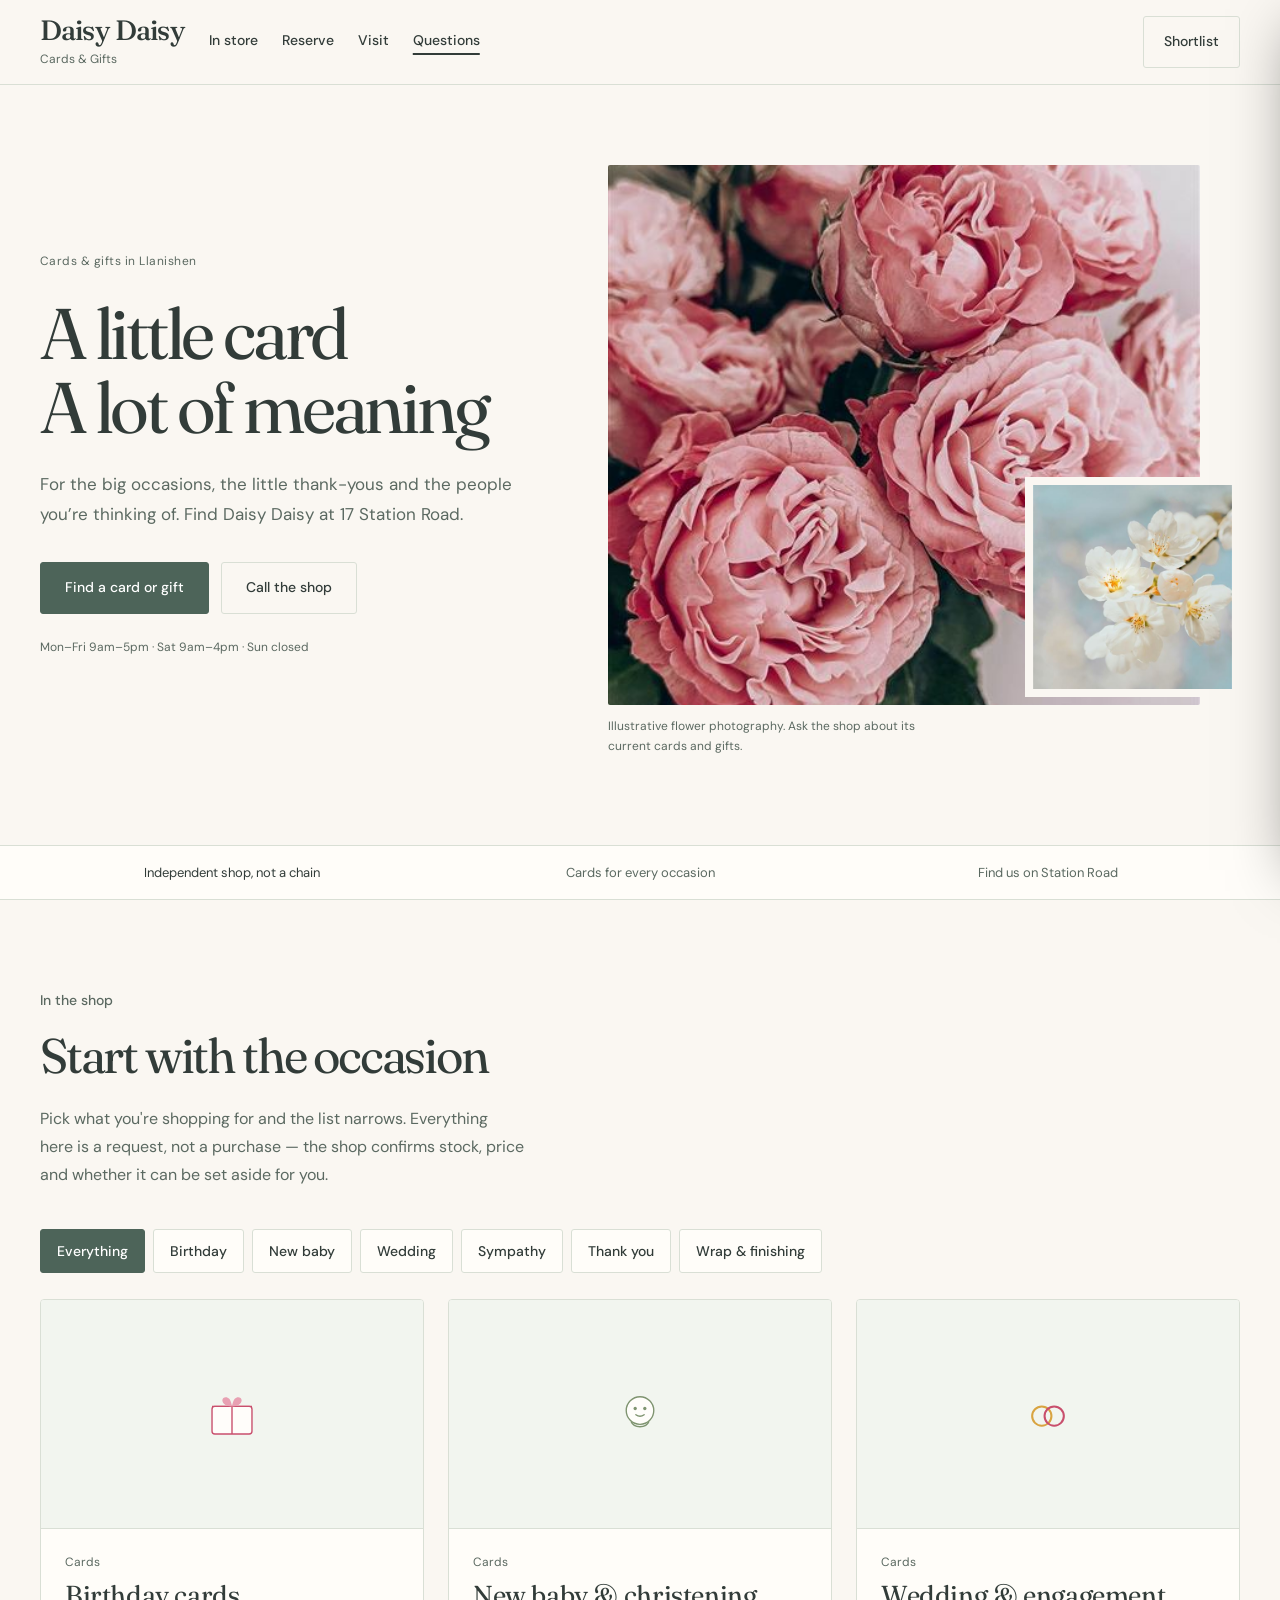
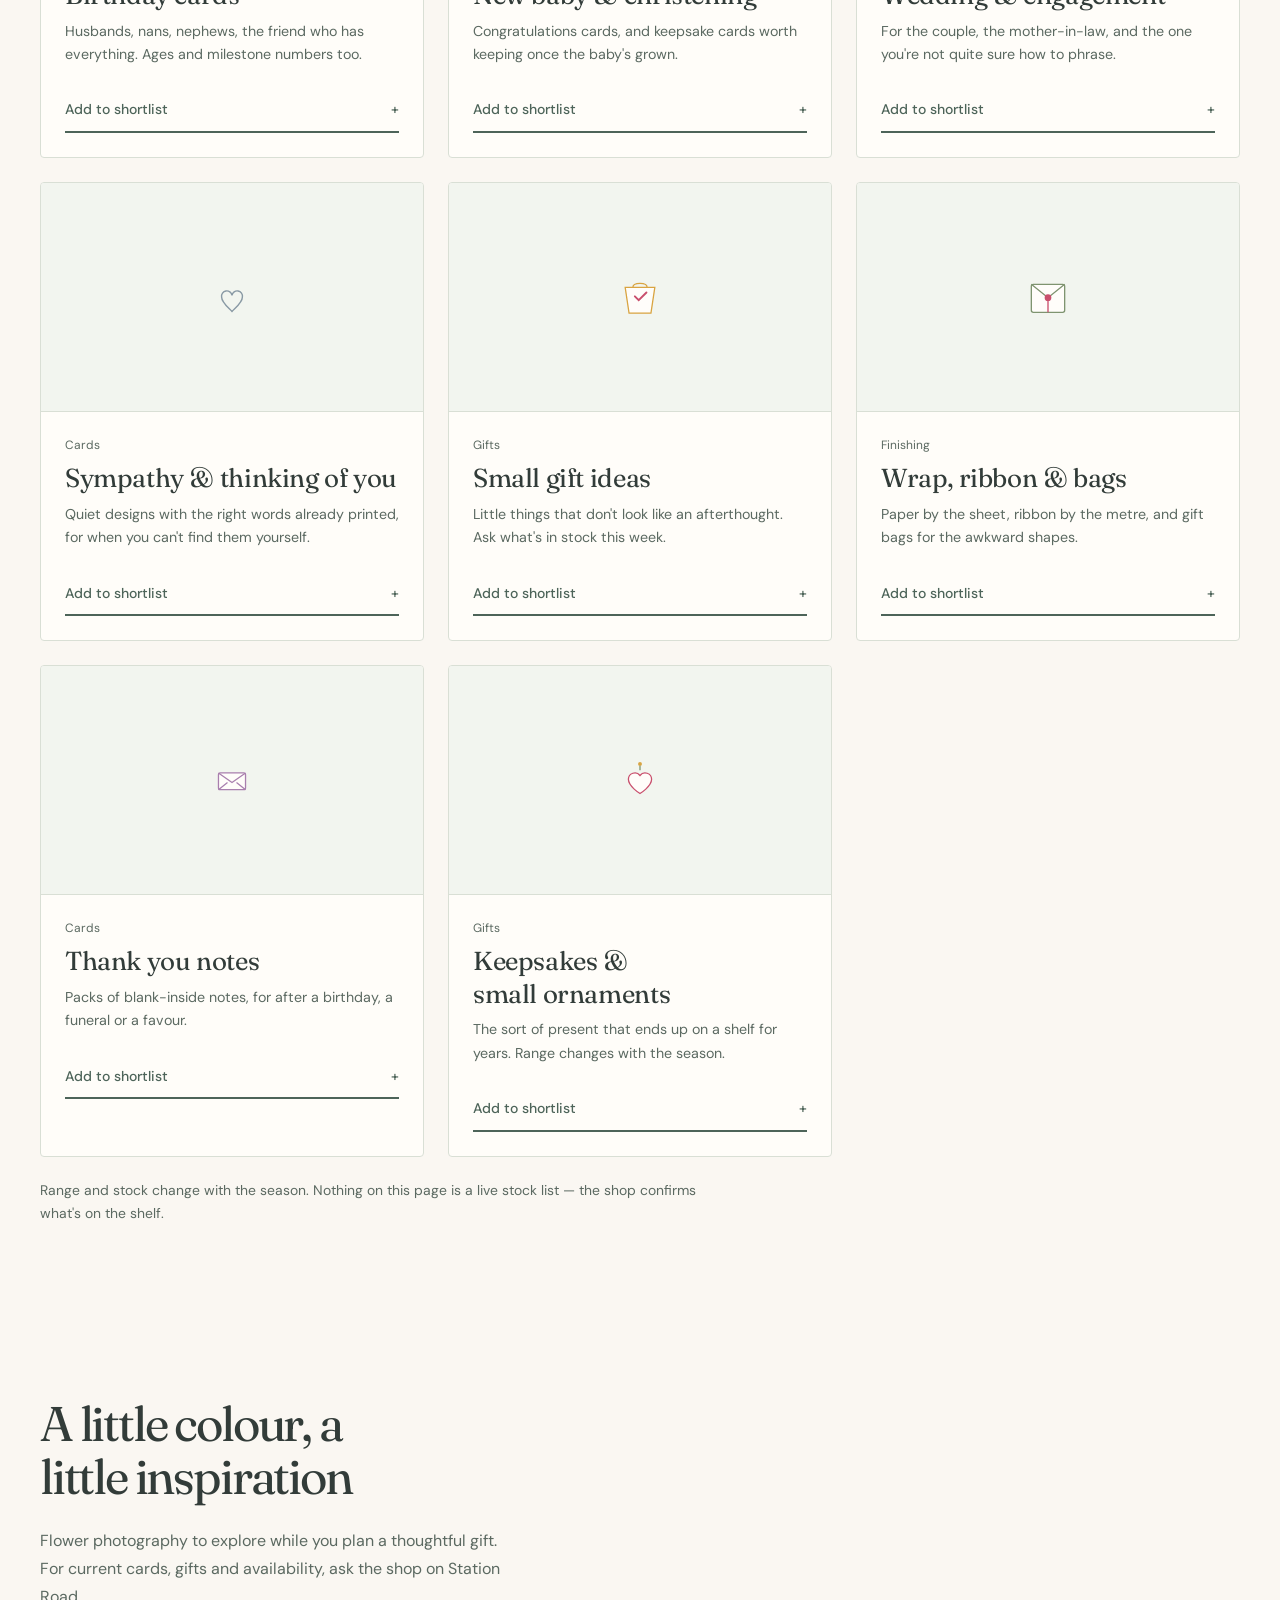
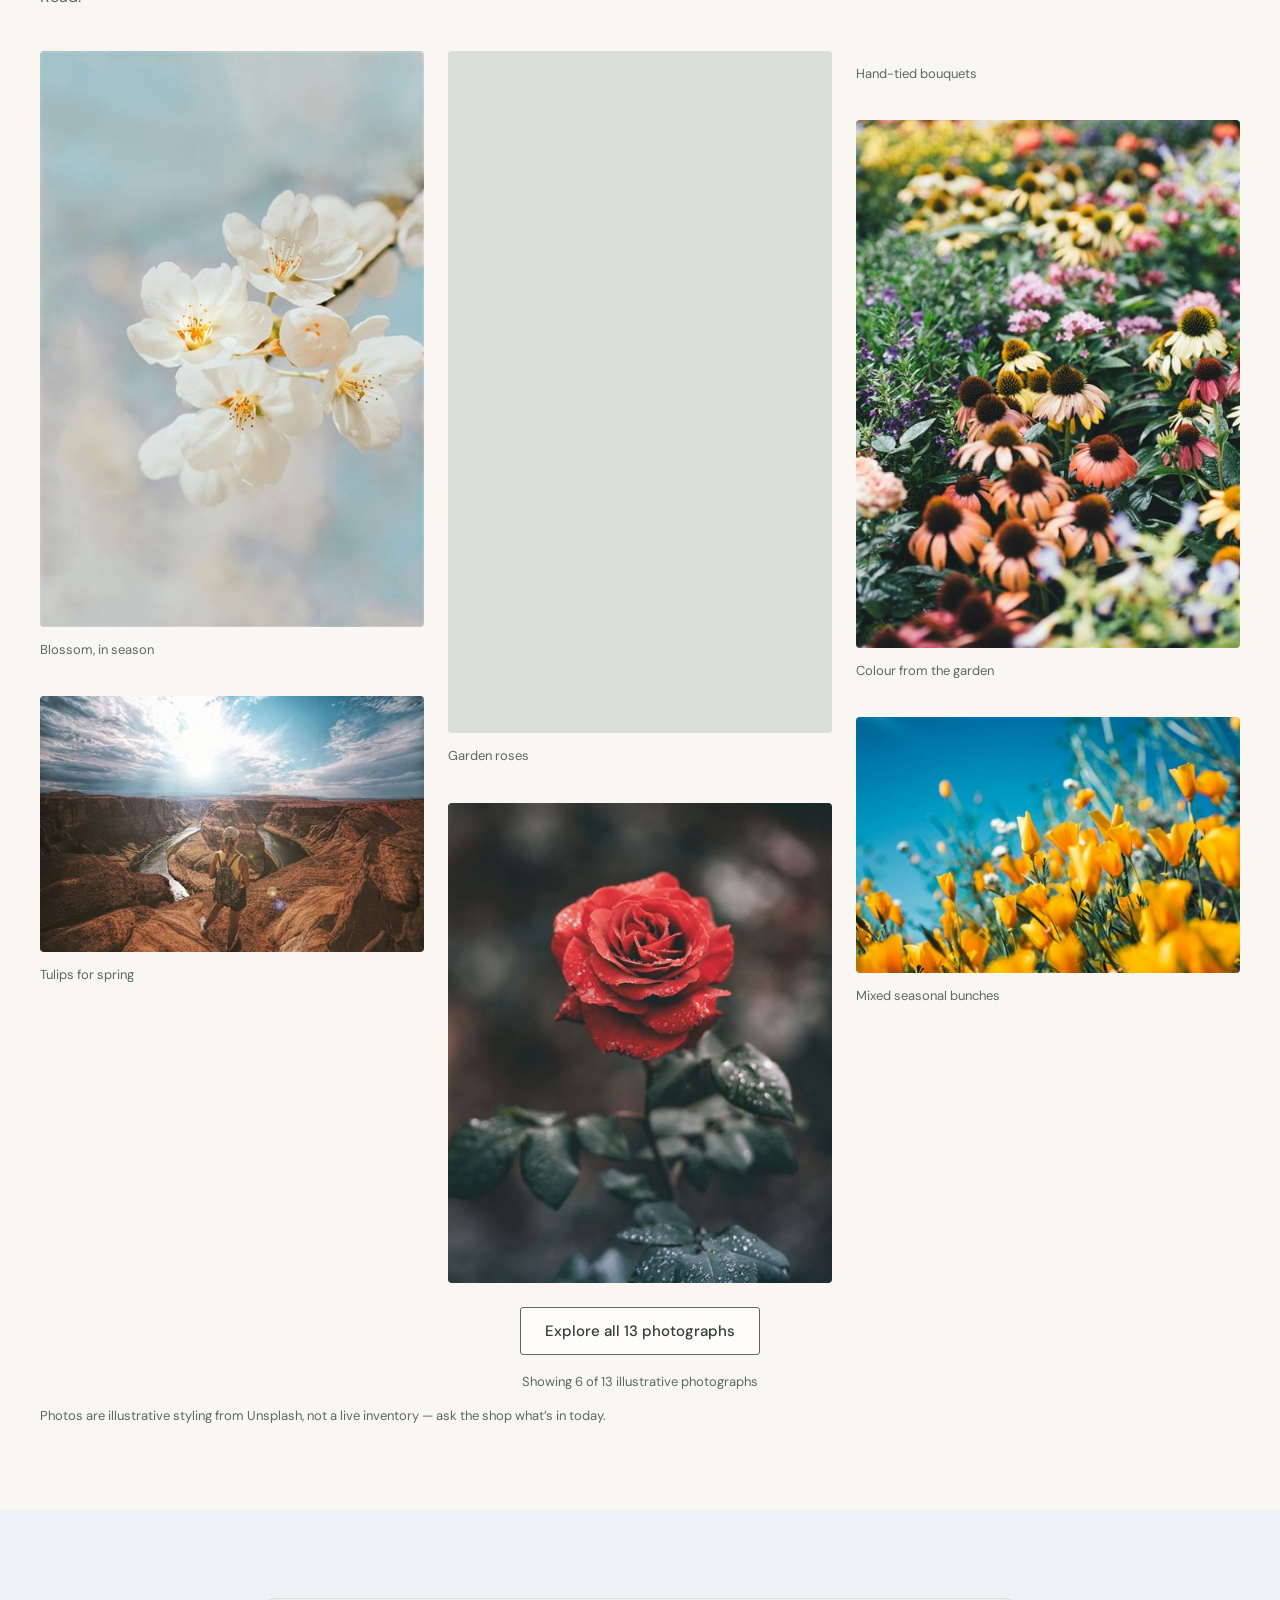
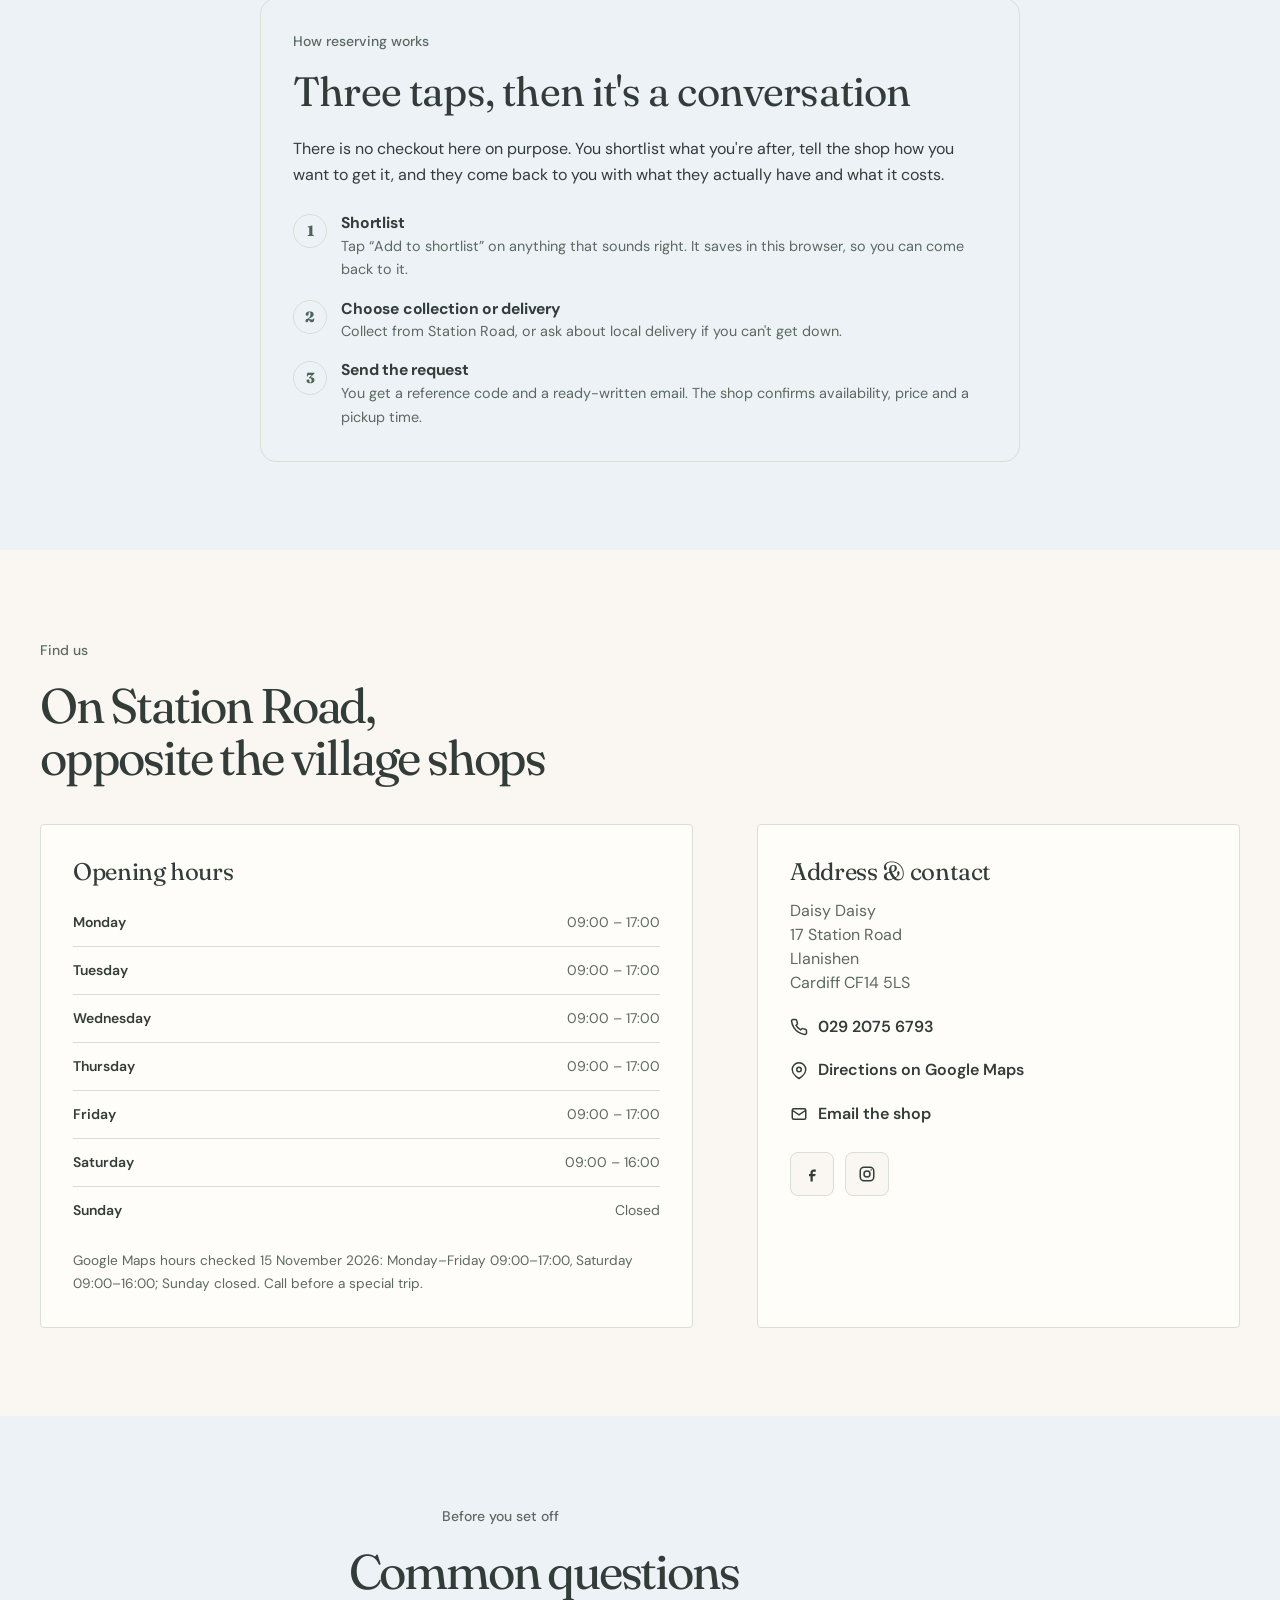
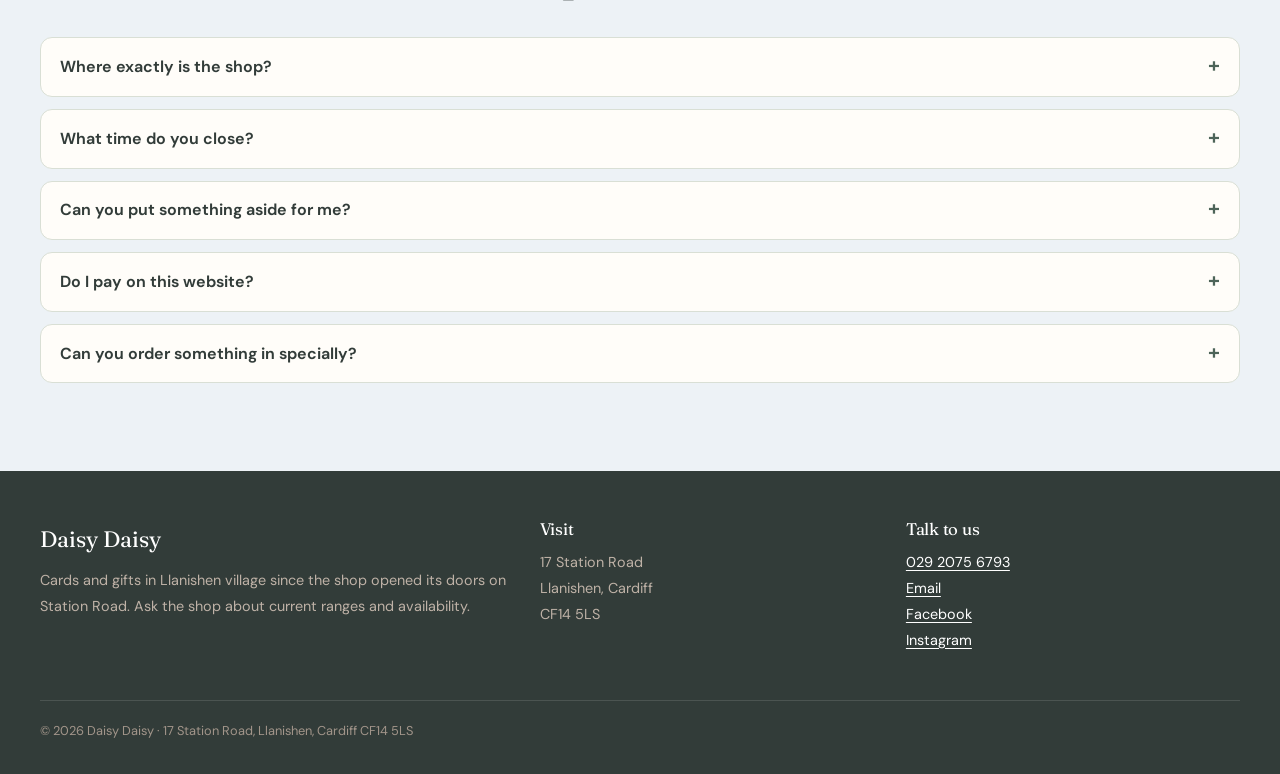
==== commit bb7ce7f1: "Refine premium layouts, mobile controls and responsive photography Co-authored-by: OpenBot <33560406" ====
--- a/index.html
+++ b/index.html
@@ -33,6 +33,7 @@
 
 <link rel="stylesheet" href="refinement.css">
 <script src="refinement.js" defer></script>
+<link rel="stylesheet" href="finishing.css">
 </head>
 <body class="has-bar">
 <a class="skip" href="#main">Skip to main content</a>
@@ -82,7 +83,7 @@
 <main id="main">
   <div id="top"></div>
 
-  <section class="direction-hero" aria-labelledby="hero-title"><div class="wrap direction-layout"><div class="direction-copy"><p class="direction-location">Cards & gifts in Llanishen</p><h1 id="hero-title">A little card<br>A lot of meaning</h1><p class="intro">For the big occasions, the little thank-yous and the people you’re thinking of. Find Daisy Daisy at 17 Station Road.</p><div class="direction-actions"><a class="btn btn-primary" href="#ranges">Find a card or gift</a><a class="btn btn-ghost" href="tel:+442920756793">Call the shop</a></div><p class="status" id="status"><span id="status-text">See opening hours below</span></p></div><div class="direction-visual"><figure class="hero-floral"><img width="1100" height="1956" class="floral-main" src="assets/photos/garden-roses.jpg" alt="Pink garden roses in soft natural light" fetchpriority="high" decoding="async"><img width="1200" height="1800" class="floral-detail" src="assets/photos/blossom-white.jpg" alt="White blossom against a pale blue background" decoding="async"><figcaption>Illustrative flower photography. Ask the shop about its current cards and gifts.</figcaption></figure></div></div></section>
+  <section class="direction-hero" aria-labelledby="hero-title"><div class="wrap direction-layout"><div class="direction-copy"><p class="direction-location">Cards & gifts in Llanishen</p><h1 id="hero-title">A little card<br>A lot of meaning</h1><p class="intro">For the big occasions, the little thank-yous and the people you’re thinking of. Find Daisy Daisy at 17 Station Road.</p><div class="direction-actions"><a class="btn btn-primary" href="#ranges">Find a card or gift</a><a class="btn btn-ghost" href="tel:+442920756793">Call the shop</a></div><p class="status" id="status"><span id="status-text">See opening hours below</span></p></div><div class="direction-visual"><figure class="hero-floral"><img width="1100" height="1956" class="floral-main" src="assets/photos/responsive/garden-roses-960.jpg" srcset="assets/photos/responsive/garden-roses-480.jpg 480w, assets/photos/responsive/garden-roses-960.jpg 960w, assets/photos/responsive/garden-roses-1440.jpg 1100w" sizes="(max-width:800px) calc(100vw - 40px), 630px" data-full="assets/photos/responsive/garden-roses-1440.jpg" alt="Pink garden roses in soft natural light" fetchpriority="high" decoding="async"><img width="1200" height="1800" class="floral-detail" src="assets/photos/responsive/blossom-white-960.jpg" srcset="assets/photos/responsive/blossom-white-480.jpg 480w, assets/photos/responsive/blossom-white-960.jpg 960w, assets/photos/responsive/blossom-white-1440.jpg 1200w" sizes="(max-width:800px) 30vw, 200px" data-full="assets/photos/responsive/blossom-white-1440.jpg" alt="White blossom against a pale blue background" decoding="async"><figcaption>Illustrative flower photography. Ask the shop about its current cards and gifts.</figcaption></figure></div></div></section>
 
   <div class="strip">
     <div class="wrap">
@@ -220,19 +221,19 @@
         <p>Flower photography to explore while you plan a thoughtful gift. For current cards, gifts and availability, ask the shop on Station Road.</p>
       </div>
       <div class="photo-grid">
-        <figure class="photo-card"><img width="1200" height="1800" src="assets/photos/blossom-white.jpg" alt="A spray of white blossom on a branch against a soft pale-blue background" loading="lazy" decoding="async"><figcaption>Blossom, in season</figcaption></figure>
-        <figure class="photo-card"><img width="900" height="600" src="assets/photos/tulips-flower.jpg" alt="Pink tulips in a vase beside a greetings card" loading="lazy" decoding="async"><figcaption>Tulips for spring</figcaption></figure>
-        <figure class="photo-card"><img width="1100" height="1956" src="assets/photos/garden-roses.jpg" alt="A cluster of pale pink garden roses with deep green leaves" loading="lazy" decoding="async"><figcaption>Garden roses</figcaption></figure>
-        <figure class="photo-card"><img width="900" height="1125" src="assets/photos/bouquet-2.jpg" alt="A hand-tied bouquet of seasonal cut flowers held in paper wrap" loading="lazy" decoding="async"><figcaption>Hand-tied bouquets</figcaption></figure>
-        <figure class="photo-card"><img width="1100" height="1512" src="assets/photos/garden-colour.jpg" alt="A border of coneflowers in coral, cream and pink among green planting" loading="lazy" decoding="async"><figcaption>Colour from the garden</figcaption></figure>
-        <figure class="photo-card"><img width="900" height="600" src="assets/photos/bouquet-1.jpg" alt="A mixed bouquet of garden flowers in kraft paper" loading="lazy" decoding="async"><figcaption>Mixed seasonal bunches</figcaption></figure>
-        <figure class="photo-card"><img width="1200" height="1803" src="assets/photos/blue-stems.jpg" alt="Deep blue chrysanthemum stems standing in a clear glass vase" loading="lazy" decoding="async"><figcaption>Statement stems</figcaption></figure>
-        <figure class="photo-card"><img width="900" height="1347" src="assets/photos/single-rose.jpg" alt="A single rose lit softly against a pale background" loading="lazy" decoding="async"><figcaption>Single stems</figcaption></figure>
-        <figure class="photo-card"><img width="900" height="600" src="assets/photos/gift-bouquet.jpg" alt="A small wrapped gift tied with ribbon beside fresh blooms" loading="lazy" decoding="async"><figcaption>Cards, gifts &amp; wrap</figcaption></figure>
-        <figure class="photo-card"><img width="900" height="600" src="assets/photos/floral-pink.jpg" alt="Close-up of pink flower stems with gentle colour" loading="lazy" decoding="async"><figcaption>Seasonal colour</figcaption></figure>
-        <figure class="photo-card"><img width="1200" height="1792" src="assets/photos/bee-bloom-1.jpg" alt="A honeybee collecting nectar from a yellow flower, close-up" loading="lazy" decoding="async"><figcaption>Garden visitors</figcaption></figure>
-        <figure class="photo-card"><img width="1600" height="1068" src="assets/photos/bee-bloom-3.jpg" alt="A honeybee perching on a sunny yellow flower" loading="lazy" decoding="async"><figcaption>Pollinators welcome</figcaption></figure>
-        <figure class="photo-card"><img width="1200" height="2536" src="assets/photos/bee-bloom-2.jpg" alt="A single yellow bloom with a bee visiting it in daylight" loading="lazy" decoding="async"><figcaption>Bees at work</figcaption></figure>
+        <figure class="photo-card"><img width="1200" height="1800" src="assets/photos/responsive/blossom-white-960.jpg" srcset="assets/photos/responsive/blossom-white-480.jpg 480w, assets/photos/responsive/blossom-white-960.jpg 960w, assets/photos/responsive/blossom-white-1440.jpg 1200w" sizes="(max-width:800px) 45vw, 400px" data-full="assets/photos/responsive/blossom-white-1440.jpg" alt="A spray of white blossom on a branch against a soft pale-blue background" loading="lazy" decoding="async"><figcaption>Blossom, in season</figcaption></figure>
+        <figure class="photo-card"><img width="900" height="600" src="assets/photos/responsive/tulips-flower-960.jpg" srcset="assets/photos/responsive/tulips-flower-480.jpg 480w, assets/photos/responsive/tulips-flower-960.jpg 900w" sizes="(max-width:800px) 45vw, 400px" data-full="assets/photos/responsive/tulips-flower-960.jpg" alt="Pink tulips in a vase beside a greetings card" loading="lazy" decoding="async"><figcaption>Tulips for spring</figcaption></figure>
+        <figure class="photo-card"><img width="1100" height="1956" src="assets/photos/responsive/garden-roses-960.jpg" srcset="assets/photos/responsive/garden-roses-480.jpg 480w, assets/photos/responsive/garden-roses-960.jpg 960w, assets/photos/responsive/garden-roses-1440.jpg 1100w" sizes="(max-width:800px) 45vw, 400px" data-full="assets/photos/responsive/garden-roses-1440.jpg" alt="A cluster of pale pink garden roses with deep green leaves" loading="lazy" decoding="async"><figcaption>Garden roses</figcaption></figure>
+        <figure class="photo-card"><img width="900" height="1125" src="assets/photos/responsive/bouquet-2-960.jpg" srcset="assets/photos/responsive/bouquet-2-480.jpg 480w, assets/photos/responsive/bouquet-2-960.jpg 900w" sizes="(max-width:800px) 45vw, 400px" data-full="assets/photos/responsive/bouquet-2-960.jpg" alt="A hand-tied bouquet of seasonal cut flowers held in paper wrap" loading="lazy" decoding="async"><figcaption>Hand-tied bouquets</figcaption></figure>
+        <figure class="photo-card"><img width="1100" height="1512" src="assets/photos/responsive/garden-colour-960.jpg" srcset="assets/photos/responsive/garden-colour-480.jpg 480w, assets/photos/responsive/garden-colour-960.jpg 960w, assets/photos/responsive/garden-colour-1440.jpg 1100w" sizes="(max-width:800px) 45vw, 400px" data-full="assets/photos/responsive/garden-colour-1440.jpg" alt="A border of coneflowers in coral, cream and pink among green planting" loading="lazy" decoding="async"><figcaption>Colour from the garden</figcaption></figure>
+        <figure class="photo-card"><img width="900" height="600" src="assets/photos/responsive/bouquet-1-960.jpg" srcset="assets/photos/responsive/bouquet-1-480.jpg 480w, assets/photos/responsive/bouquet-1-960.jpg 900w" sizes="(max-width:800px) 45vw, 400px" data-full="assets/photos/responsive/bouquet-1-960.jpg" alt="A mixed bouquet of garden flowers in kraft paper" loading="lazy" decoding="async"><figcaption>Mixed seasonal bunches</figcaption></figure>
+        <figure class="photo-card"><img width="1200" height="1803" src="assets/photos/responsive/blue-stems-960.jpg" srcset="assets/photos/responsive/blue-stems-480.jpg 480w, assets/photos/responsive/blue-stems-960.jpg 960w, assets/photos/responsive/blue-stems-1440.jpg 1200w" sizes="(max-width:800px) 45vw, 400px" data-full="assets/photos/responsive/blue-stems-1440.jpg" alt="Deep blue chrysanthemum stems standing in a clear glass vase" loading="lazy" decoding="async"><figcaption>Statement stems</figcaption></figure>
+        <figure class="photo-card"><img width="900" height="1347" src="assets/photos/responsive/single-rose-960.jpg" srcset="assets/photos/responsive/single-rose-480.jpg 480w, assets/photos/responsive/single-rose-960.jpg 900w" sizes="(max-width:800px) 45vw, 400px" data-full="assets/photos/responsive/single-rose-960.jpg" alt="A single rose lit softly against a pale background" loading="lazy" decoding="async"><figcaption>Single stems</figcaption></figure>
+        <figure class="photo-card"><img width="900" height="600" src="assets/photos/responsive/gift-bouquet-960.jpg" srcset="assets/photos/responsive/gift-bouquet-480.jpg 480w, assets/photos/responsive/gift-bouquet-960.jpg 900w" sizes="(max-width:800px) 45vw, 400px" data-full="assets/photos/responsive/gift-bouquet-960.jpg" alt="A small wrapped gift tied with ribbon beside fresh blooms" loading="lazy" decoding="async"><figcaption>Cards, gifts &amp; wrap</figcaption></figure>
+        <figure class="photo-card"><img width="900" height="600" src="assets/photos/responsive/floral-pink-960.jpg" srcset="assets/photos/responsive/floral-pink-480.jpg 480w, assets/photos/responsive/floral-pink-960.jpg 900w" sizes="(max-width:800px) 45vw, 400px" data-full="assets/photos/responsive/floral-pink-960.jpg" alt="Close-up of pink flower stems with gentle colour" loading="lazy" decoding="async"><figcaption>Seasonal colour</figcaption></figure>
+        <figure class="photo-card"><img width="1200" height="1792" src="assets/photos/responsive/bee-bloom-1-960.jpg" srcset="assets/photos/responsive/bee-bloom-1-480.jpg 480w, assets/photos/responsive/bee-bloom-1-960.jpg 960w, assets/photos/responsive/bee-bloom-1-1440.jpg 1200w" sizes="(max-width:800px) 45vw, 400px" data-full="assets/photos/responsive/bee-bloom-1-1440.jpg" alt="A honeybee collecting nectar from a yellow flower, close-up" loading="lazy" decoding="async"><figcaption>Garden visitors</figcaption></figure>
+        <figure class="photo-card"><img width="1600" height="1068" src="assets/photos/responsive/bee-bloom-3-960.jpg" srcset="assets/photos/responsive/bee-bloom-3-480.jpg 480w, assets/photos/responsive/bee-bloom-3-960.jpg 960w, assets/photos/responsive/bee-bloom-3-1440.jpg 1440w" sizes="(max-width:800px) 45vw, 400px" data-full="assets/photos/responsive/bee-bloom-3-1440.jpg" alt="A honeybee perching on a sunny yellow flower" loading="lazy" decoding="async"><figcaption>Pollinators welcome</figcaption></figure>
+        <figure class="photo-card"><img width="1200" height="2536" src="assets/photos/responsive/bee-bloom-2-960.jpg" srcset="assets/photos/responsive/bee-bloom-2-480.jpg 480w, assets/photos/responsive/bee-bloom-2-960.jpg 960w, assets/photos/responsive/bee-bloom-2-1440.jpg 1200w" sizes="(max-width:800px) 45vw, 400px" data-full="assets/photos/responsive/bee-bloom-2-1440.jpg" alt="A single yellow bloom with a bee visiting it in daylight" loading="lazy" decoding="async"><figcaption>Bees at work</figcaption></figure>
       </div>
       <p class="photo-note">Photos are illustrative styling from Unsplash, not a live inventory — ask the shop what’s in today.</p>
     </div>
@@ -374,7 +375,7 @@
       </div>
       <div class="field">
         <label for="req-contact">Phone or email</label>
-        <input id="req-contact" name="contact" type="text" autocomplete="email" required>
+        <input id="req-contact" name="contact" type="text" autocomplete="off" required>
       </div>
       <div class="field">
         <label for="req-note">Anything specific? <span style="text-transform:none;letter-spacing:0;font-weight:400">(optional)</span></label>
@@ -389,7 +390,7 @@
     <div id="request-result" aria-live="polite"></div>
   </div>
   <div class="drawer-foot">
-    <button class="btn btn-primary btn-block" type="submit" form="request-form" id="send-btn">Get a reference &amp; email</button>
+    <button class="btn btn-primary btn-block" type="submit" form="request-form" id="send-btn">Prepare my enquiry</button>
     <p style="font-size:.78rem;color:var(--ink-soft);margin:.6rem 0 0;text-align:center">Nothing is charged. The shop replies to confirm stock and price.</p>
   </div>
 </aside>
--- a/finishing.css
+++ b/finishing.css
@@ -0,0 +1,58 @@
+/* Refinement, 16 November: legible details, measured spacing, touch and keyboard. */
+html{scroll-padding-top:104px}
+.direction-layout{gap:clamp(32px,4vw,64px)}
+.direction-copy .intro{max-width:42ch}.direction-location{margin-bottom:24px}
+.direction-actions{gap:12px}.direction-actions a{min-height:52px}
+.site-head .brand-name,.top .brand{color:var(--text)}
+.eyebrow,.label{letter-spacing:0;text-transform:none;font-weight:500}
+.section-head{gap:32px}.section-head p{line-height:1.75}
+.service-choice{gap:8px}.service-copy{font-size:14px;line-height:1.65}
+.services{counter-reset:service;list-style:none}
+.services li,.studio .services li{position:relative;display:grid;grid-template-columns:40px minmax(0,1fr) auto;gap:24px;align-items:center;padding:28px 16px;border:0;border-top:1px solid var(--rule);background:none;border-radius:0}
+.services li::before{counter-increment:service;content:counter(service,decimal-leading-zero);font:400 13px/1.5 var(--body);color:var(--secondary);font-variant-numeric:tabular-nums}
+.services li:last-child{border-bottom:1px solid var(--rule)}
+.services h3{font-size:clamp(23px,2.2vw,32px);line-height:1.25}
+.services a{display:inline-flex;min-height:48px;align-items:center;font-size:14px;text-decoration:underline;text-underline-offset:6px}
+.services .service-selected{background:var(--surface);box-shadow:inset 3px 0 var(--accent)}
+.studio .services{display:block}
+.planning form{padding:32px;border:1px solid var(--rule);background:var(--surface)}
+.planning .form-intro{font-size:14px;line-height:1.7;padding-bottom:20px;border-bottom:1px solid var(--rule);margin-bottom:24px}
+input,textarea,select{border-radius:3px!important;min-height:48px}
+input[aria-invalid=true],textarea[aria-invalid=true]{border-color:#a22525;outline-color:#a22525}
+summary{min-height:48px;display:list-item;align-content:center;padding-block:8px;font-weight:500}
+details p{line-height:1.8}.hint,.br-meta{font-size:14px;line-height:1.7}
+.photo-grid .photo-card figcaption{font-size:13px;line-height:1.65}
+.photo-zoom img{background:var(--rule)}
+.gallery-more{border-color:var(--secondary)}
+.image-viewer{overscroll-behavior:contain}.image-viewer:open{display:block}
+.image-viewer img{background:none}.image-viewer .viewer-controls{flex-wrap:wrap}
+.image-viewer button:focus-visible{outline-color:var(--accent)}
+:focus-visible{outline:3px solid var(--accent);outline-offset:4px}
+.mobile,.mobile-bar{padding-bottom:max(12px,env(safe-area-inset-bottom))}
+.address-panel{border-radius:0;min-height:480px}
+.address-panel .panel-wordmark{font-size:clamp(44px,4.7vw,68px);line-height:1.1}
+.address-panel.best .panel-wordmark{font-size:clamp(64px,7vw,96px)}
+.live-visit{gap:16px;align-items:start}.live-visit small{font-size:13px}
+@media(max-width:800px){
+ html{scroll-padding-top:24px}.wrap{width:calc(100% - 40px)}
+ .direction-hero{padding:40px 0 48px}.direction-copy h1{font-size:clamp(44px,10vw,64px);line-height:1.08}
+ .direction-layout{gap:32px}.direction-copy .intro{line-height:1.75}.direction-actions{display:flex;flex-wrap:wrap}
+ .direction-location{margin-bottom:20px}.direction-hero .service-choice{display:flex;flex-wrap:wrap;gap:8px}
+ .direction-hero .service-choice button{flex:1 1 auto;padding:12px;min-height:48px}
+ .section-head{gap:16px}.services li,.studio .services li{grid-template-columns:24px minmax(0,1fr);gap:8px 16px;padding:24px 8px}
+ .services a{grid-column:2;justify-self:start}.services h3{font-size:25px}
+ .planning form{padding:24px 20px}.planning .row{grid-template-columns:1fr;gap:0}
+ .address-panel{min-height:320px;padding:28px}.address-panel .panel-wordmark{font-size:48px}
+ .address-panel .panel-top{gap:16px;flex-wrap:wrap}.address-panel .panel-end{gap:8px 24px}
+ .live-visit{flex-wrap:wrap}.ribbon{gap:12px}
+ .hero-floral .floral-main{height:380px}.hero-photo>img{height:380px}
+ .photo-grid{columns:2;column-gap:16px}.photo-card{margin-bottom:16px}
+ .photo-card figcaption{padding:8px 0}.drawer{max-width:100%;width:min(480px,100%)}
+ .drawer-head{padding:20px}.drawer-body{padding:20px}.drawer-foot{padding:16px 20px max(16px,env(safe-area-inset-bottom))}
+ .viewer-controls{gap:8px}.viewer-controls button{padding:12px}
+ body{padding-bottom:calc(88px + env(safe-area-inset-bottom))}
+}
+@media(max-width:360px){.photo-grid{columns:1}.direction-actions a{width:100%}}
+@media(prefers-reduced-motion:reduce){html{scroll-behavior:auto}*,*::before,*::after{animation:none!important;transition:none!important}}
+
+body{--paper:var(--base);--ink:var(--text);--muted:var(--secondary);--line:var(--rule)}body.studio{--accent:#3e5d4a;--paper:var(--base);--ink:var(--text);--muted:var(--secondary);--line:var(--rule)}header.top,.direction-hero{--text:inherit;--secondary:inherit;--accent:inherit;--rule:inherit;--base:inherit;--surface:inherit}.studio header.top{--accent:inherit}.top .nav-toggle{color:var(--text)!important;border-color:var(--secondary)}.mobile .button{background:var(--accent)!important}.mobile .button.secondary{background:transparent!important}.services li h3{grid-column:2;font-size:clamp(23px,2.2vw,32px);margin:0}.services li a{grid-column:3;margin-top:0}.services li::before{grid-column:1;grid-row:1}.services li a{grid-row:1}@media(max-width:800px){.services li h3{font-size:25px}.services li a{grid-column:2;grid-row:2}.services li{grid-template-rows:auto auto}.studio .top .brand{font-family:var(--body);font-size:24px;font-weight:500}}
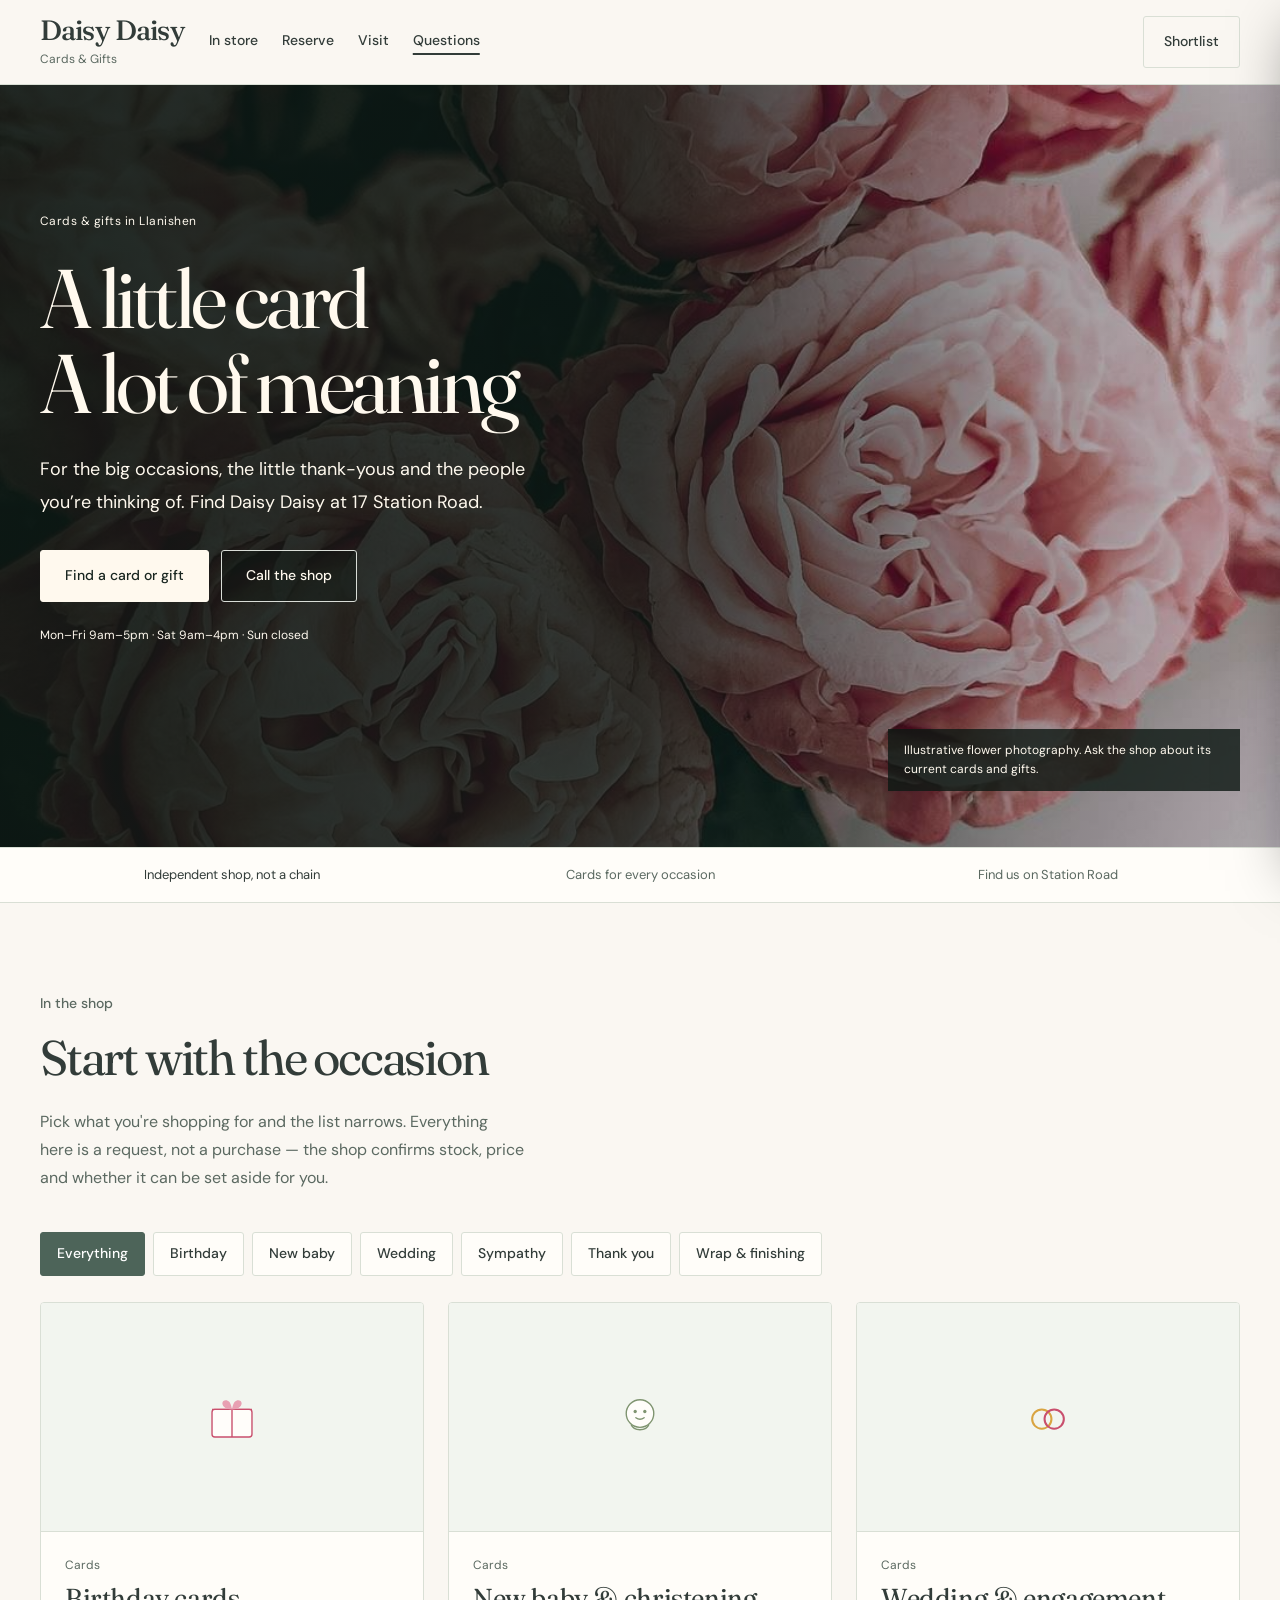
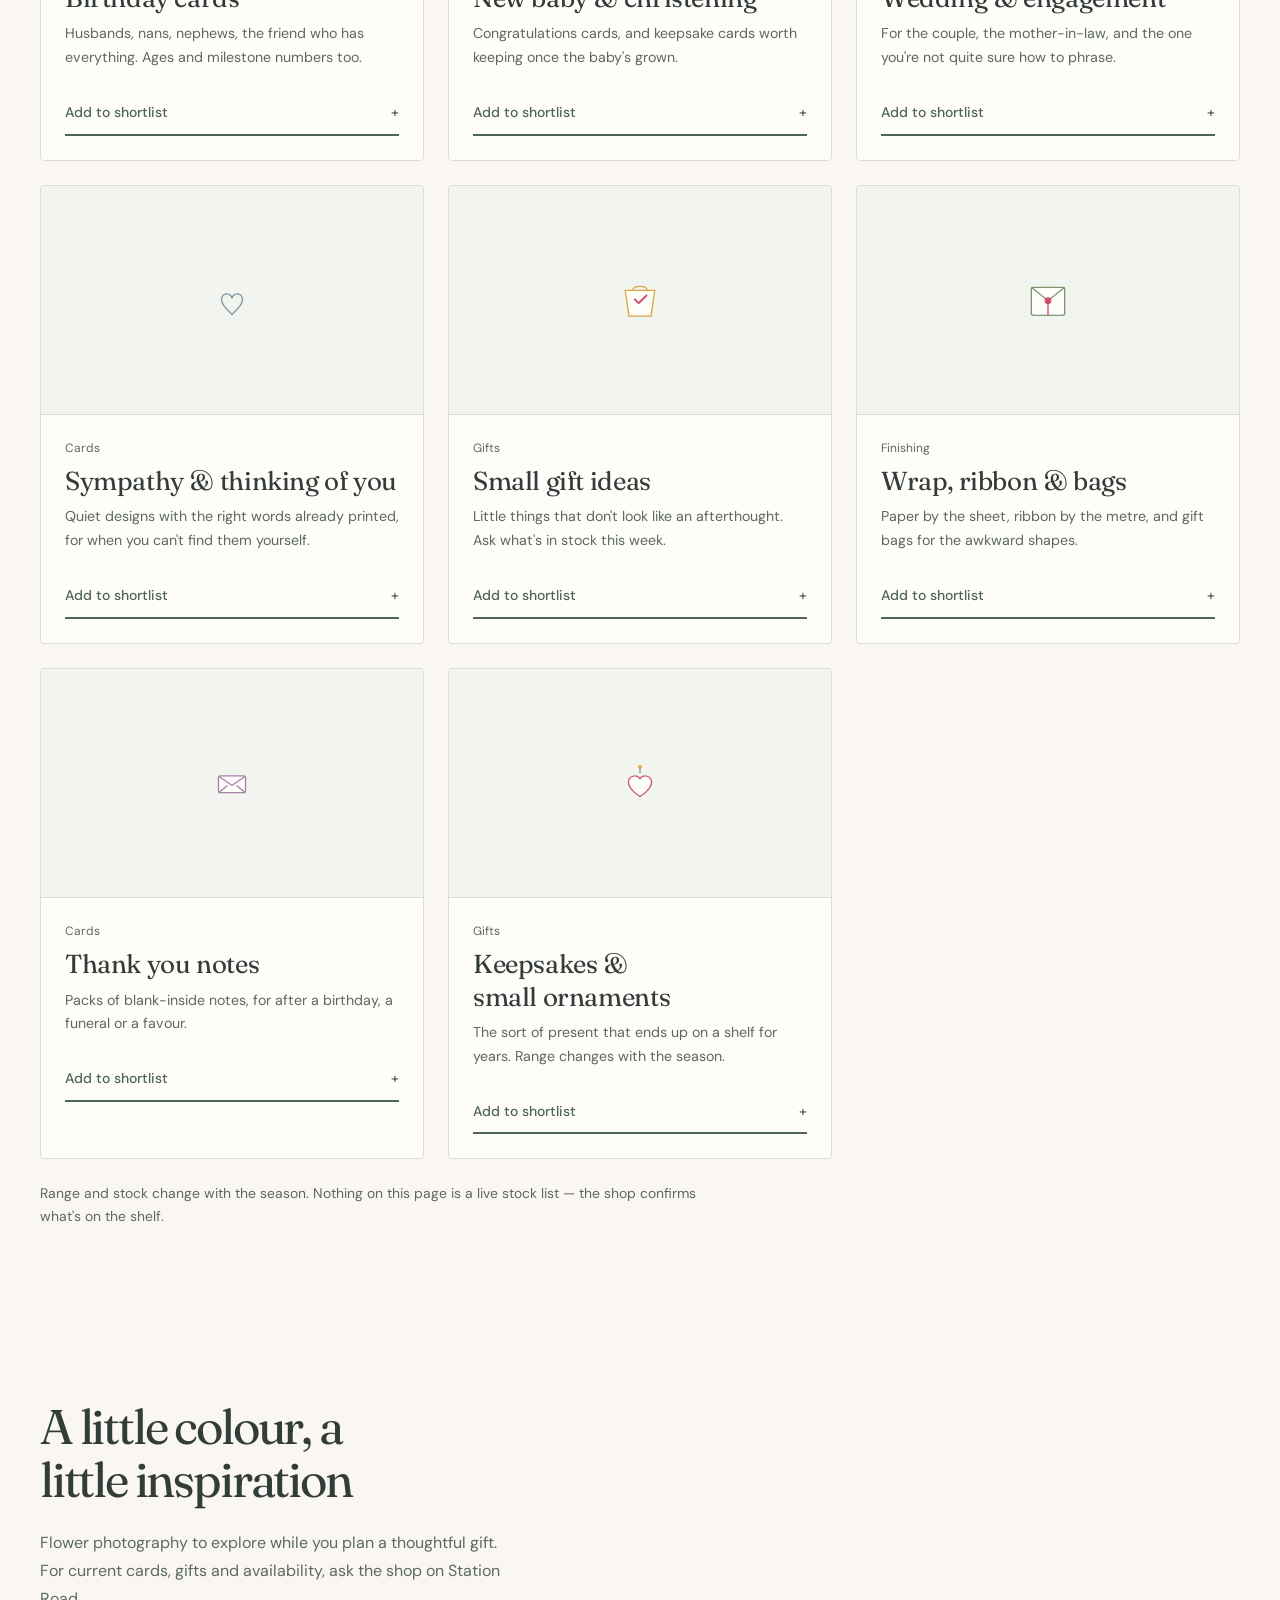
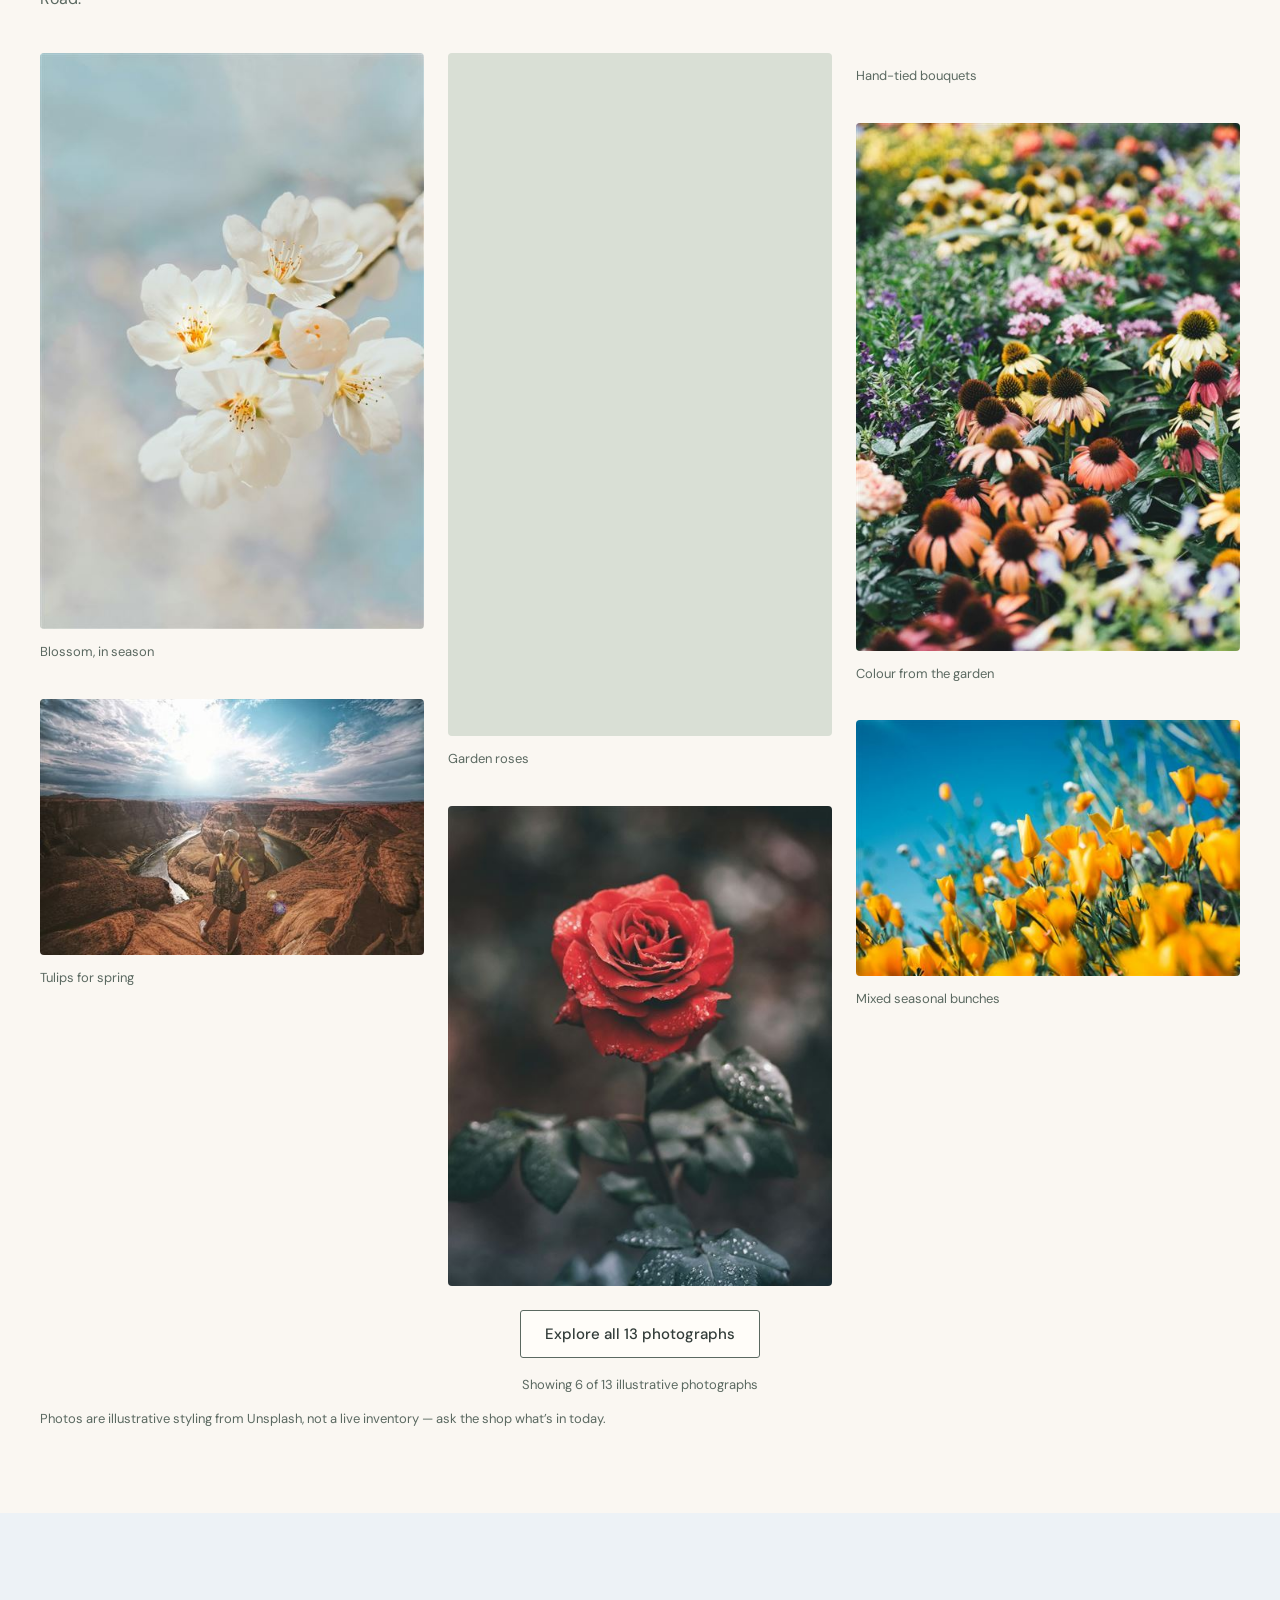
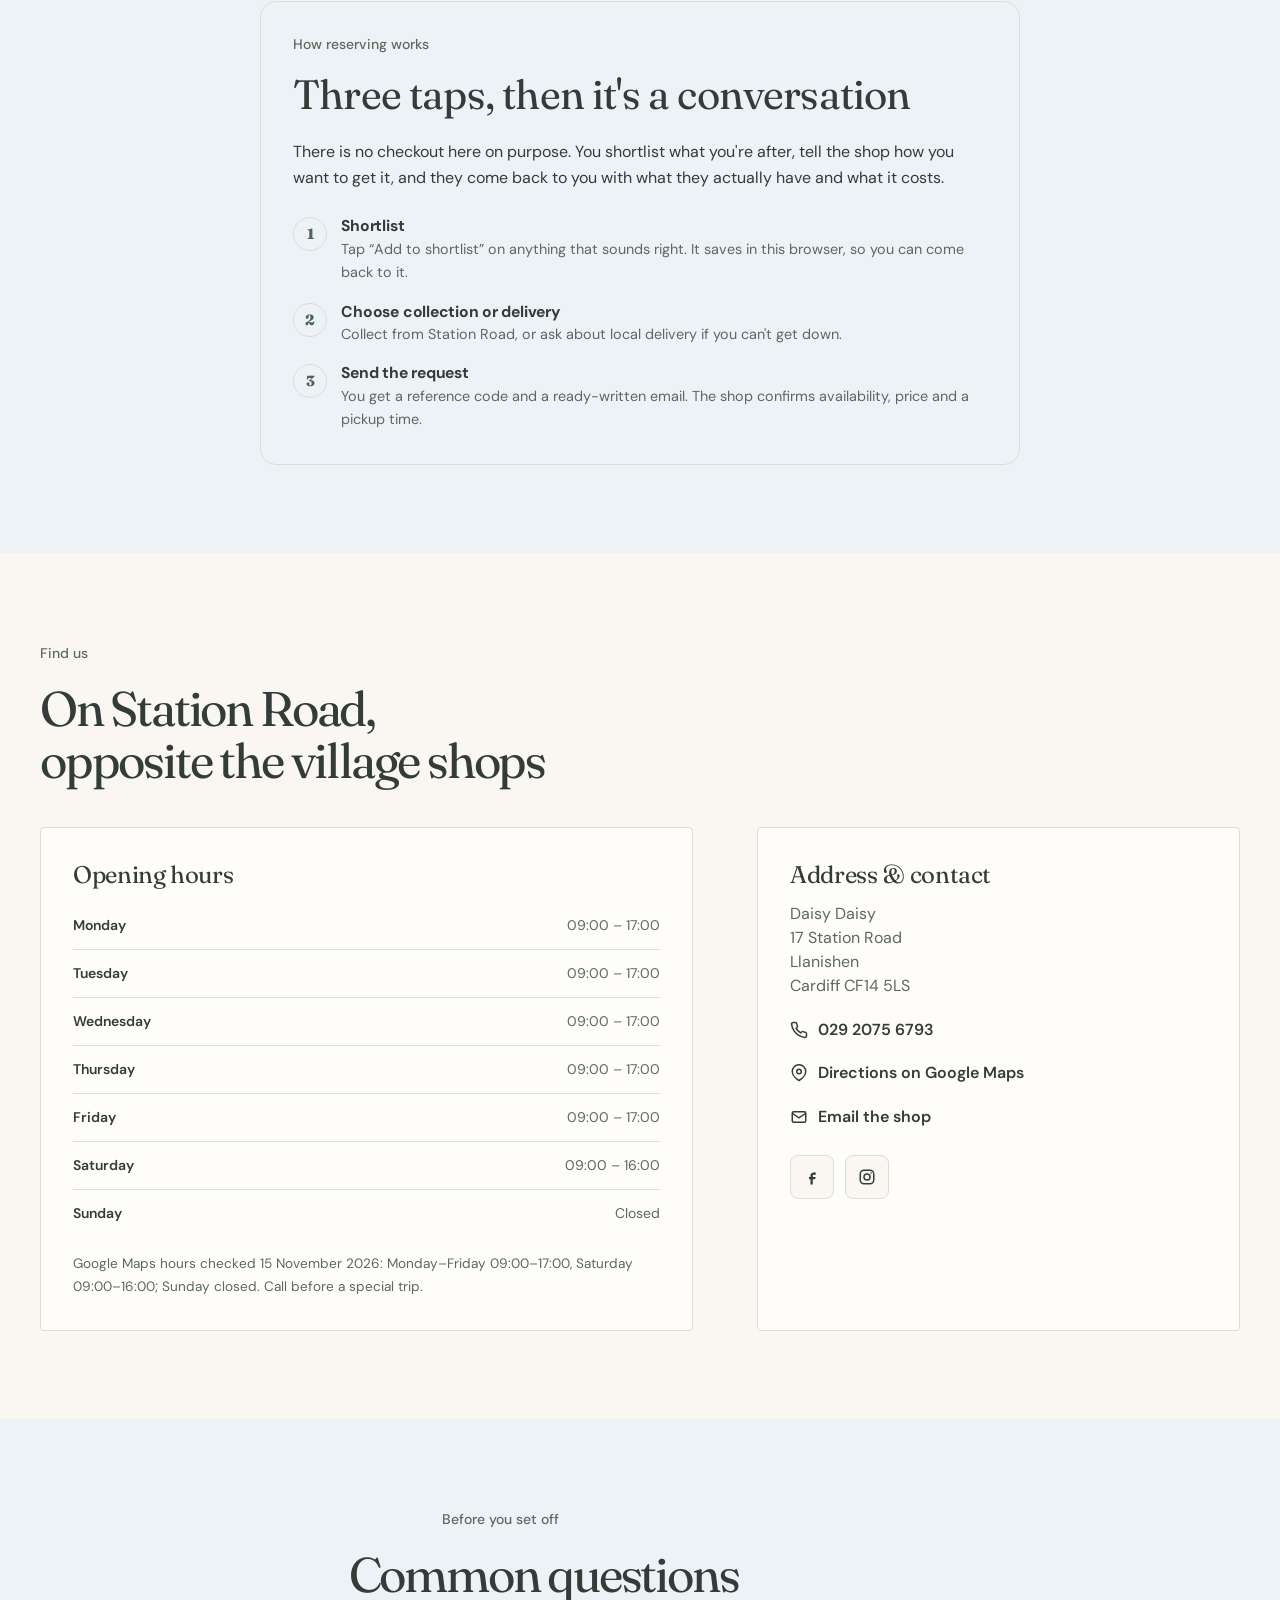
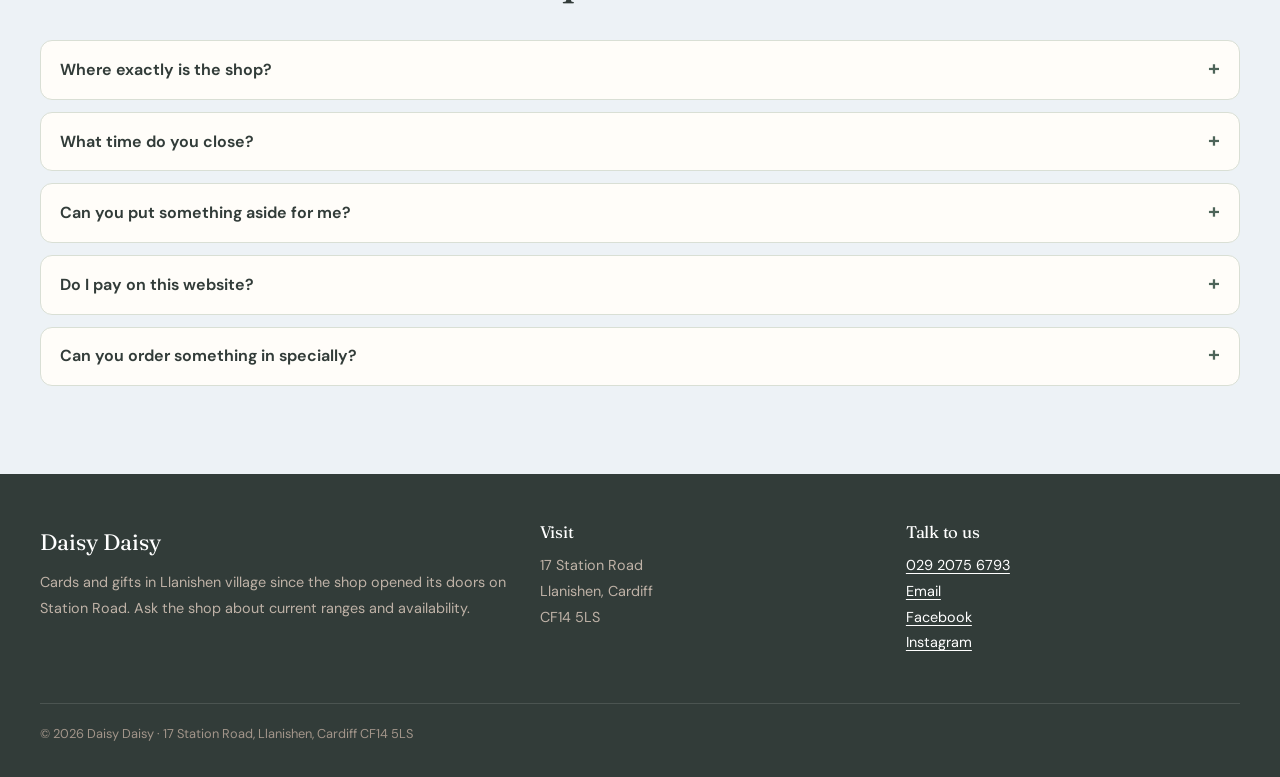
==== commit b076e4a2: "Build full-width background heroes with responsive readable overlays Co-authored-by: OpenBot <335604" ====
--- a/index.html
+++ b/index.html
@@ -34,6 +34,7 @@
 <link rel="stylesheet" href="refinement.css">
 <script src="refinement.js" defer></script>
 <link rel="stylesheet" href="finishing.css">
+<link rel="stylesheet" href="hero-background.css">
 </head>
 <body class="has-bar">
 <a class="skip" href="#main">Skip to main content</a>
@@ -83,7 +84,7 @@
 <main id="main">
   <div id="top"></div>
 
-  <section class="direction-hero" aria-labelledby="hero-title"><div class="wrap direction-layout"><div class="direction-copy"><p class="direction-location">Cards & gifts in Llanishen</p><h1 id="hero-title">A little card<br>A lot of meaning</h1><p class="intro">For the big occasions, the little thank-yous and the people you’re thinking of. Find Daisy Daisy at 17 Station Road.</p><div class="direction-actions"><a class="btn btn-primary" href="#ranges">Find a card or gift</a><a class="btn btn-ghost" href="tel:+442920756793">Call the shop</a></div><p class="status" id="status"><span id="status-text">See opening hours below</span></p></div><div class="direction-visual"><figure class="hero-floral"><img width="1100" height="1956" class="floral-main" src="assets/photos/responsive/garden-roses-960.jpg" srcset="assets/photos/responsive/garden-roses-480.jpg 480w, assets/photos/responsive/garden-roses-960.jpg 960w, assets/photos/responsive/garden-roses-1440.jpg 1100w" sizes="(max-width:800px) calc(100vw - 40px), 630px" data-full="assets/photos/responsive/garden-roses-1440.jpg" alt="Pink garden roses in soft natural light" fetchpriority="high" decoding="async"><img width="1200" height="1800" class="floral-detail" src="assets/photos/responsive/blossom-white-960.jpg" srcset="assets/photos/responsive/blossom-white-480.jpg 480w, assets/photos/responsive/blossom-white-960.jpg 960w, assets/photos/responsive/blossom-white-1440.jpg 1200w" sizes="(max-width:800px) 30vw, 200px" data-full="assets/photos/responsive/blossom-white-1440.jpg" alt="White blossom against a pale blue background" decoding="async"><figcaption>Illustrative flower photography. Ask the shop about its current cards and gifts.</figcaption></figure></div></div></section>
+  <section class="direction-hero photo-hero" aria-labelledby="hero-title"><img class="hero-backdrop" width="1100" height="1956" src="assets/photos/responsive/garden-roses-960.jpg" srcset="assets/photos/responsive/garden-roses-480.jpg 480w, assets/photos/responsive/garden-roses-960.jpg 960w, assets/photos/responsive/garden-roses-1440.jpg 1100w" sizes="100vw" data-full="assets/photos/responsive/garden-roses-1440.jpg" alt="" aria-hidden="true" fetchpriority="high" decoding="async"><div class="wrap direction-layout"><div class="direction-copy"><p class="direction-location">Cards & gifts in Llanishen</p><h1 id="hero-title">A little card<br>A lot of meaning</h1><p class="intro">For the big occasions, the little thank-yous and the people you’re thinking of. Find Daisy Daisy at 17 Station Road.</p><div class="direction-actions"><a class="btn btn-primary" href="#ranges">Find a card or gift</a><a class="btn btn-ghost" href="tel:+442920756793">Call the shop</a></div><p class="status" id="status"><span id="status-text">See opening hours below</span></p></div></div><div class="wrap"><p class="hero-caption">Illustrative flower photography. Ask the shop about its current cards and gifts.</p></div></section>
 
   <div class="strip">
     <div class="wrap">
--- a/hero-background.css
+++ b/hero-background.css
@@ -0,0 +1,42 @@
+/* Background-led heroes. Henry's direction, 16 November 2026. */
+.direction-hero.photo-hero,.direction-hero.type-hero{position:relative;isolation:isolate;overflow:hidden;padding:80px 0 56px!important;min-height:720px;background:#18251f!important;color:#fff9ee}
+.photo-hero .hero-backdrop{position:absolute;inset:0;z-index:-3;display:block;width:100%;height:100%;object-fit:cover;object-position:50% 48%;pointer-events:none}
+.photo-hero::after{content:"";position:absolute;inset:0;z-index:-2;background:linear-gradient(90deg,rgba(13,24,19,.91) 0%,rgba(13,24,19,.82) 50%,rgba(13,24,19,.32) 80%,rgba(13,24,19,.16) 100%);pointer-events:none}
+.photo-hero .direction-layout,.type-hero .direction-layout{display:flex;align-items:center;min-height:540px;position:relative}
+.photo-hero .direction-copy,.type-hero .direction-copy{width:100%;max-width:600px;position:relative;z-index:1}
+.direction-hero.photo-hero .direction-copy h1,.direction-hero.type-hero .direction-copy h1,body.studio .direction-hero.type-hero .direction-copy h1{font-size:clamp(60px,6.5vw,100px);line-height:1.02;letter-spacing:-.045em;max-width:12ch;color:#fff9ee!important;-webkit-text-fill-color:#fff9ee!important}
+.direction-hero.photo-hero .direction-location,.direction-hero.photo-hero .direction-copy .intro,.direction-hero.photo-hero .status,.photo-hero .status span,.direction-hero.type-hero .direction-location,.direction-hero.type-hero .direction-copy .intro,.direction-hero.type-hero .service-copy{color:#fff9ee!important}
+.photo-hero .direction-copy .intro,.type-hero .direction-copy .intro{font-size:18px;line-height:1.8;max-width:42ch;margin-top:28px}
+.photo-hero .direction-actions,.type-hero .direction-actions{margin-top:32px;gap:12px}
+.direction-hero.photo-hero .direction-actions .btn-primary,.direction-hero.type-hero .direction-actions .btn-primary{background:#fff9ee!important;color:#18251f!important;border:1px solid #fff9ee!important}
+.direction-hero.photo-hero .direction-actions .btn-ghost,.direction-hero.type-hero .direction-actions .btn-ghost{background:rgba(13,24,19,.4)!important;color:#fff9ee!important;border:1px solid #d9ddd7!important}
+.photo-hero .direction-actions a:hover,.type-hero .direction-actions a:hover{filter:none;background:#e9e3d7!important;color:#18251f!important}
+.photo-hero .award-note{color:#fff9ee!important;border-color:#fff9ee!important}.photo-hero .award-note a{color:inherit}
+.photo-hero .hero-caption{position:relative;z-index:1;margin:24px 0 0 auto;max-width:44ch;font-size:12px;line-height:1.6;color:#fff9ee;background:rgba(13,24,19,.8);padding:12px 16px;align-self:end}
+.photo-hero :focus-visible,.type-hero :focus-visible{outline:3px solid #fff9ee;outline-offset:5px}
+.type-hero .hero-wordmark{position:absolute;z-index:-1;right:-1.5%;top:8%;margin:0;color:#bcc9c1;opacity:.13;pointer-events:none;user-select:none;font:400 clamp(180px,23vw,420px)/.9 'Fraunces',Georgia,serif;letter-spacing:-.07em;text-align:right}
+.type-hero .hero-wordmark span{display:block}
+.direction-hero.type-grahams{background:#1d292c!important}.type-grahams .hero-wordmark{color:#d6c49c;font-style:italic}
+.direction-hero.type-best{background:#243c30!important}.type-best .hero-wordmark{font-family:'DM Sans',sans-serif;font-weight:500;letter-spacing:-.09em;top:12%;color:#d5deca}
+.direction-hero.type-hero .service-choice button{background:rgba(0,0,0,.15)!important;color:#fff9ee!important;border-color:#cbd2ca!important}
+.direction-hero.type-hero .service-choice button[aria-pressed=true]{background:#fff9ee!important;color:#18251f!important;border-color:#fff9ee!important}
+.type-hero .hero-addressline{color:#fff9ee;position:relative;margin:32px 0 0;padding-top:20px;border-top:1px solid #ffffff59;font-size:14px;display:flex;justify-content:space-between;gap:24px;flex-wrap:wrap}
+.type-hero .hero-addressline a{min-height:44px;display:inline-flex;align-items:center;color:inherit;text-underline-offset:6px}
+@media(min-width:1600px){.photo-hero .direction-layout,.type-hero .direction-layout{min-height:600px}.direction-hero.photo-hero,.direction-hero.type-hero{min-height:800px}}
+@media(max-width:800px){
+ .direction-hero.photo-hero,.direction-hero.type-hero{padding:56px 0 32px!important;min-height:0}
+ .photo-hero .direction-layout,.type-hero .direction-layout{min-height:580px;align-items:center;display:flex}
+ .direction-hero.photo-hero .direction-copy h1,.direction-hero.type-hero .direction-copy h1,body.studio .direction-hero.type-hero .direction-copy h1{font-size:clamp(48px,10.5vw,76px);max-width:13ch;line-height:1.06}
+ .photo-hero .direction-copy .intro,.type-hero .direction-copy .intro{font-size:16px;line-height:1.75;max-width:38ch;margin-top:24px}
+ .photo-hero::after{background:rgba(13,24,19,.72)}
+ .photo-hero .hero-backdrop{object-position:60% center}
+ .photo-hero .hero-caption{margin-top:32px;margin-left:0;font-size:12px;max-width:44ch;padding:12px 16px}
+ .type-hero .hero-wordmark{font-size:clamp(160px,40vw,300px);top:5%;right:-8%;opacity:.1}
+ .type-hero .hero-addressline{margin-top:24px;gap:4px 24px}
+ .photo-hero .direction-actions a,.type-hero .direction-actions a{min-height:52px}
+ .direction-hero.type-hero .service-copy{font-size:13px;line-height:1.6}
+}
+@media(max-width:420px){.photo-hero .direction-layout,.type-hero .direction-layout{min-height:540px}.photo-hero .direction-actions,.type-hero .direction-actions{display:grid;grid-template-columns:1fr}.photo-hero .direction-actions a,.type-hero .direction-actions a{width:100%;justify-content:center}}
+@media print{.direction-hero.photo-hero,.direction-hero.type-hero{background:white!important;color:black!important;min-height:0}.hero-backdrop,.hero-wordmark,.photo-hero::after{display:none}.photo-hero .direction-copy,.type-hero .direction-copy{color:black!important}}
+
+@media(min-width:801px) and (max-width:1100px){.photo-hero::after{background:rgba(13,24,19,.72)}}
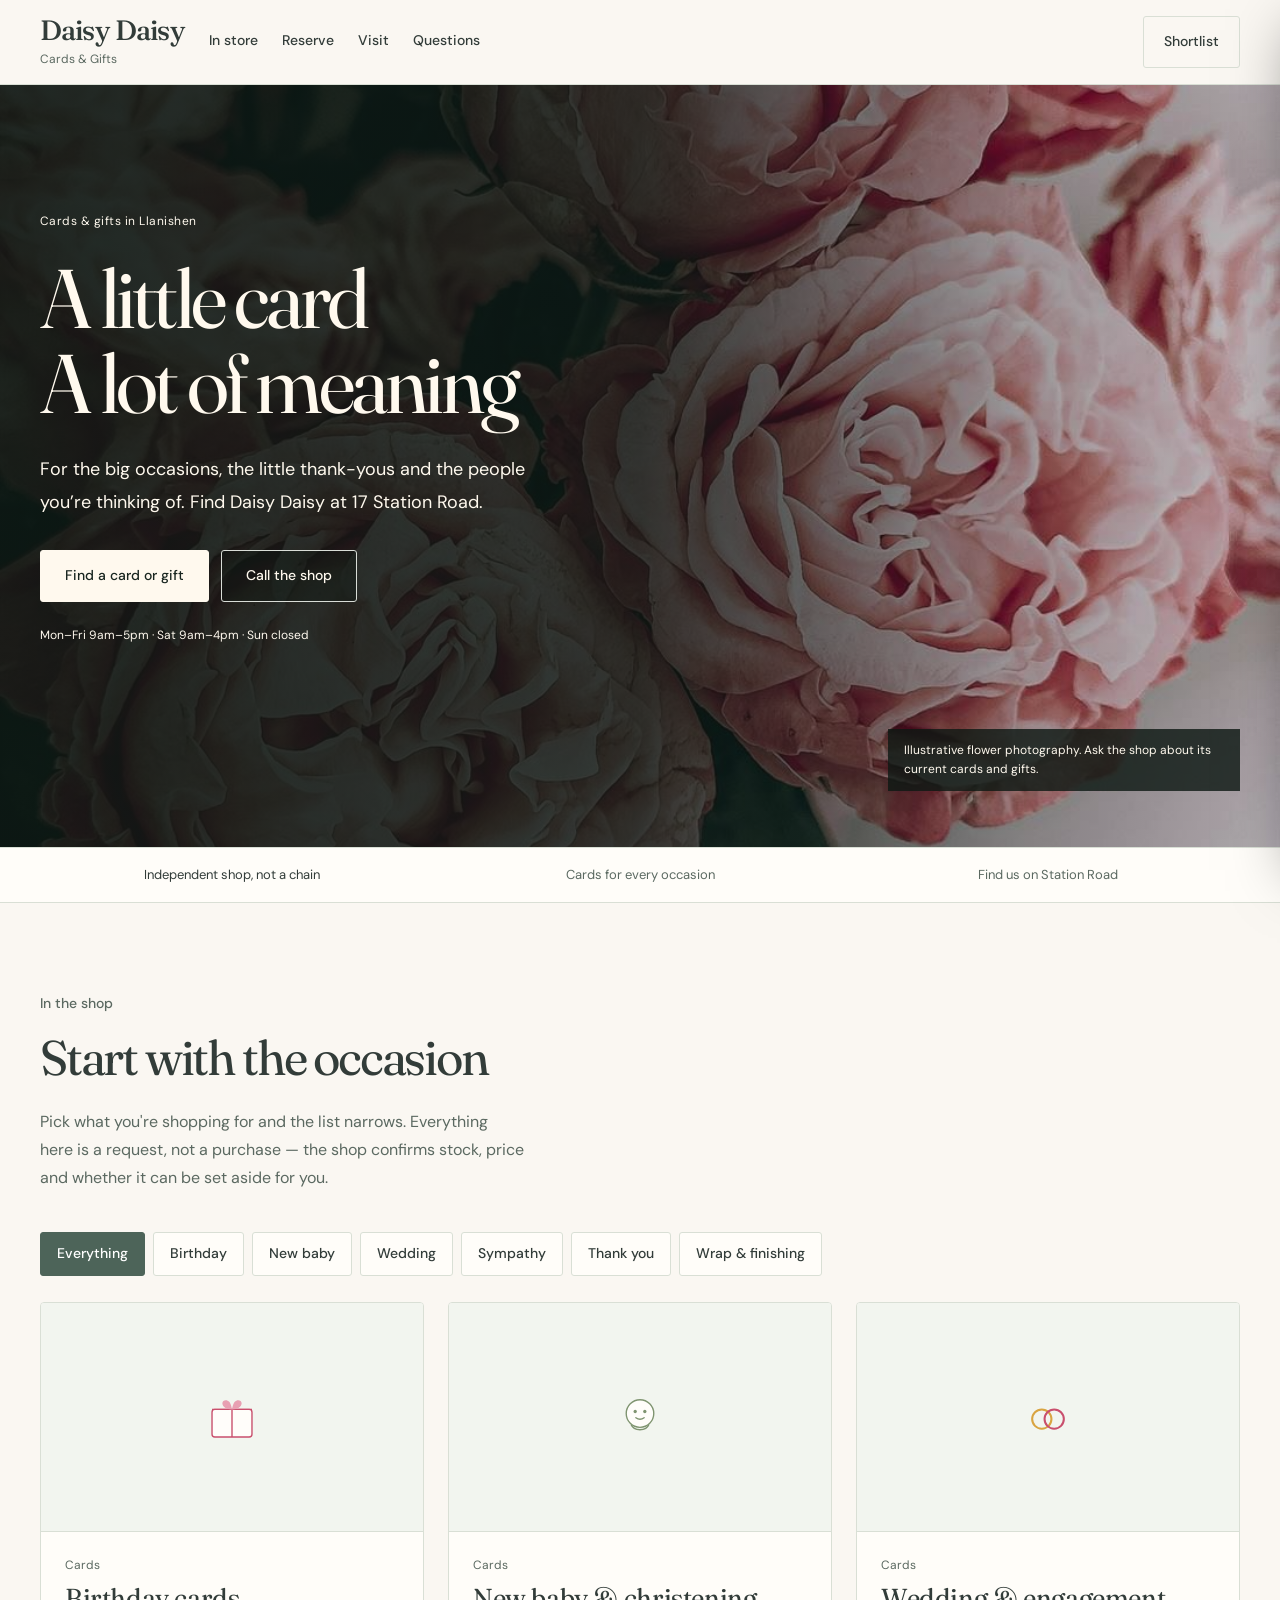
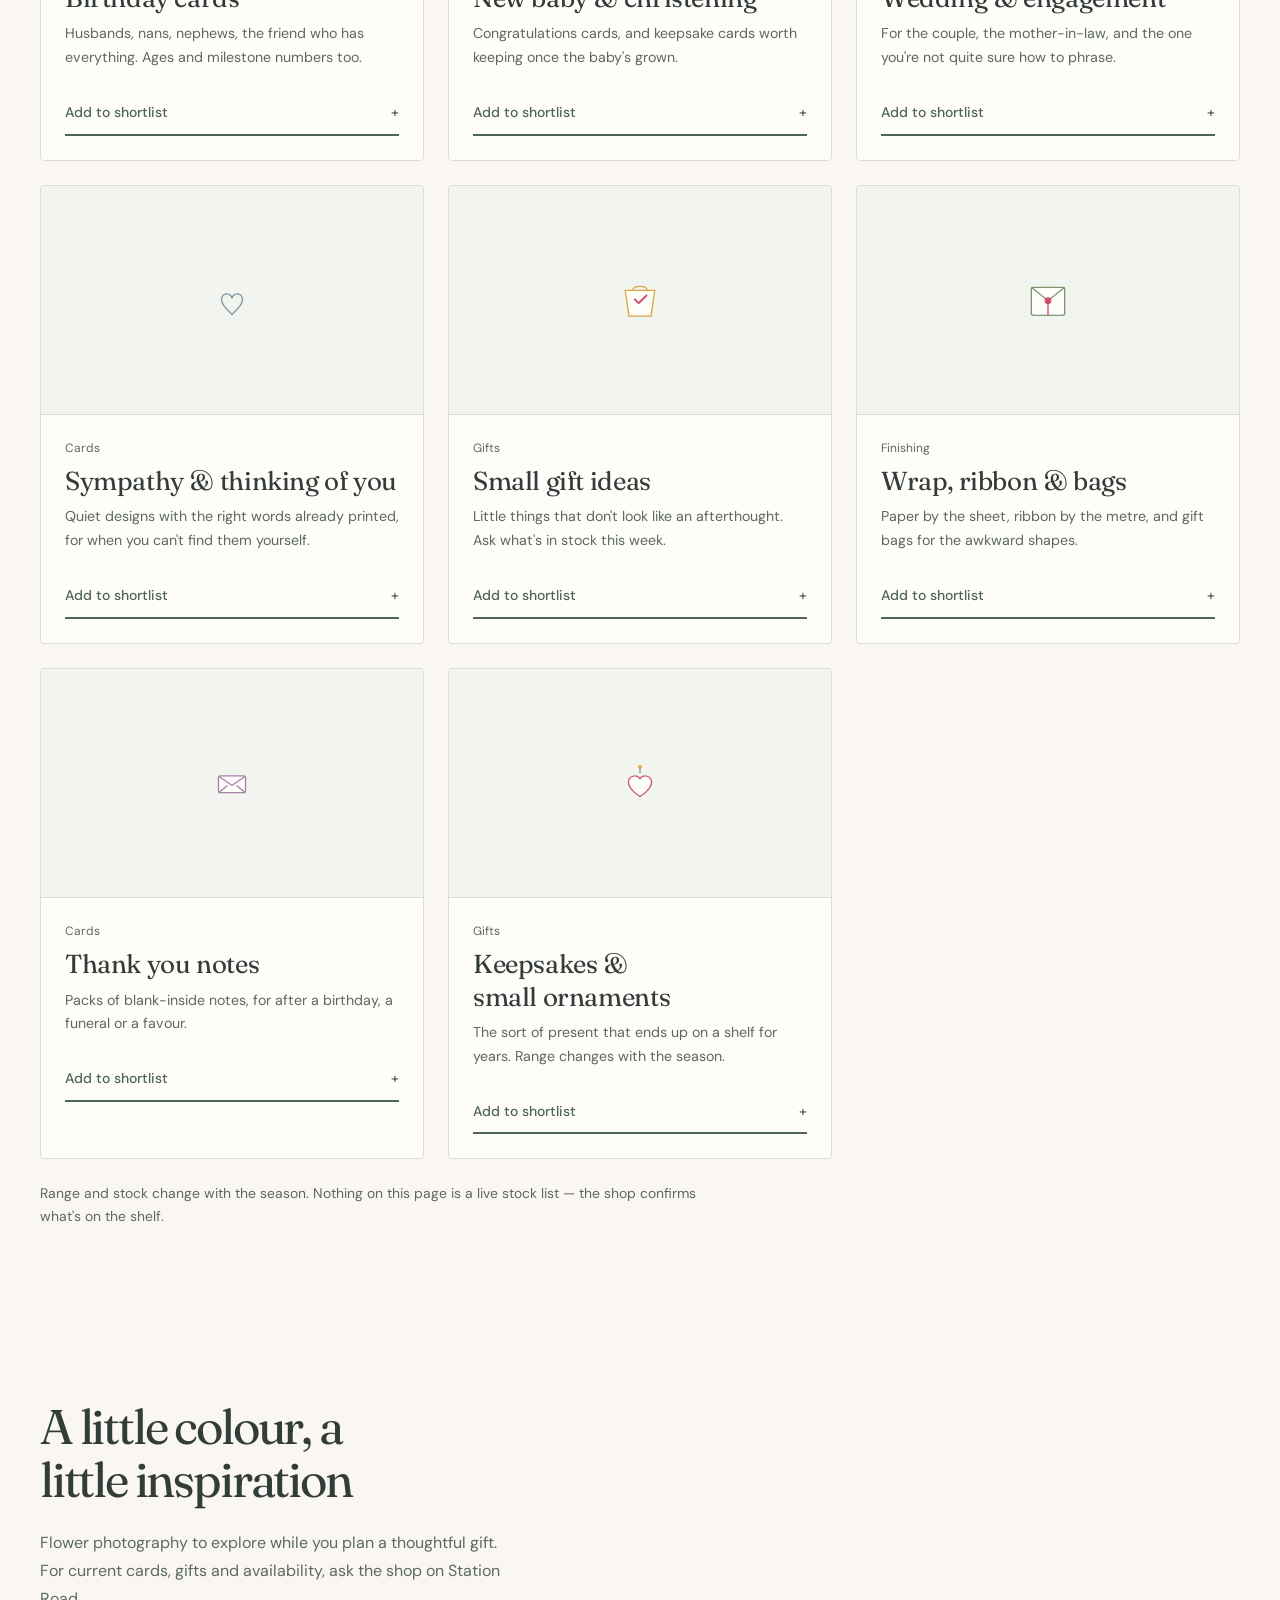
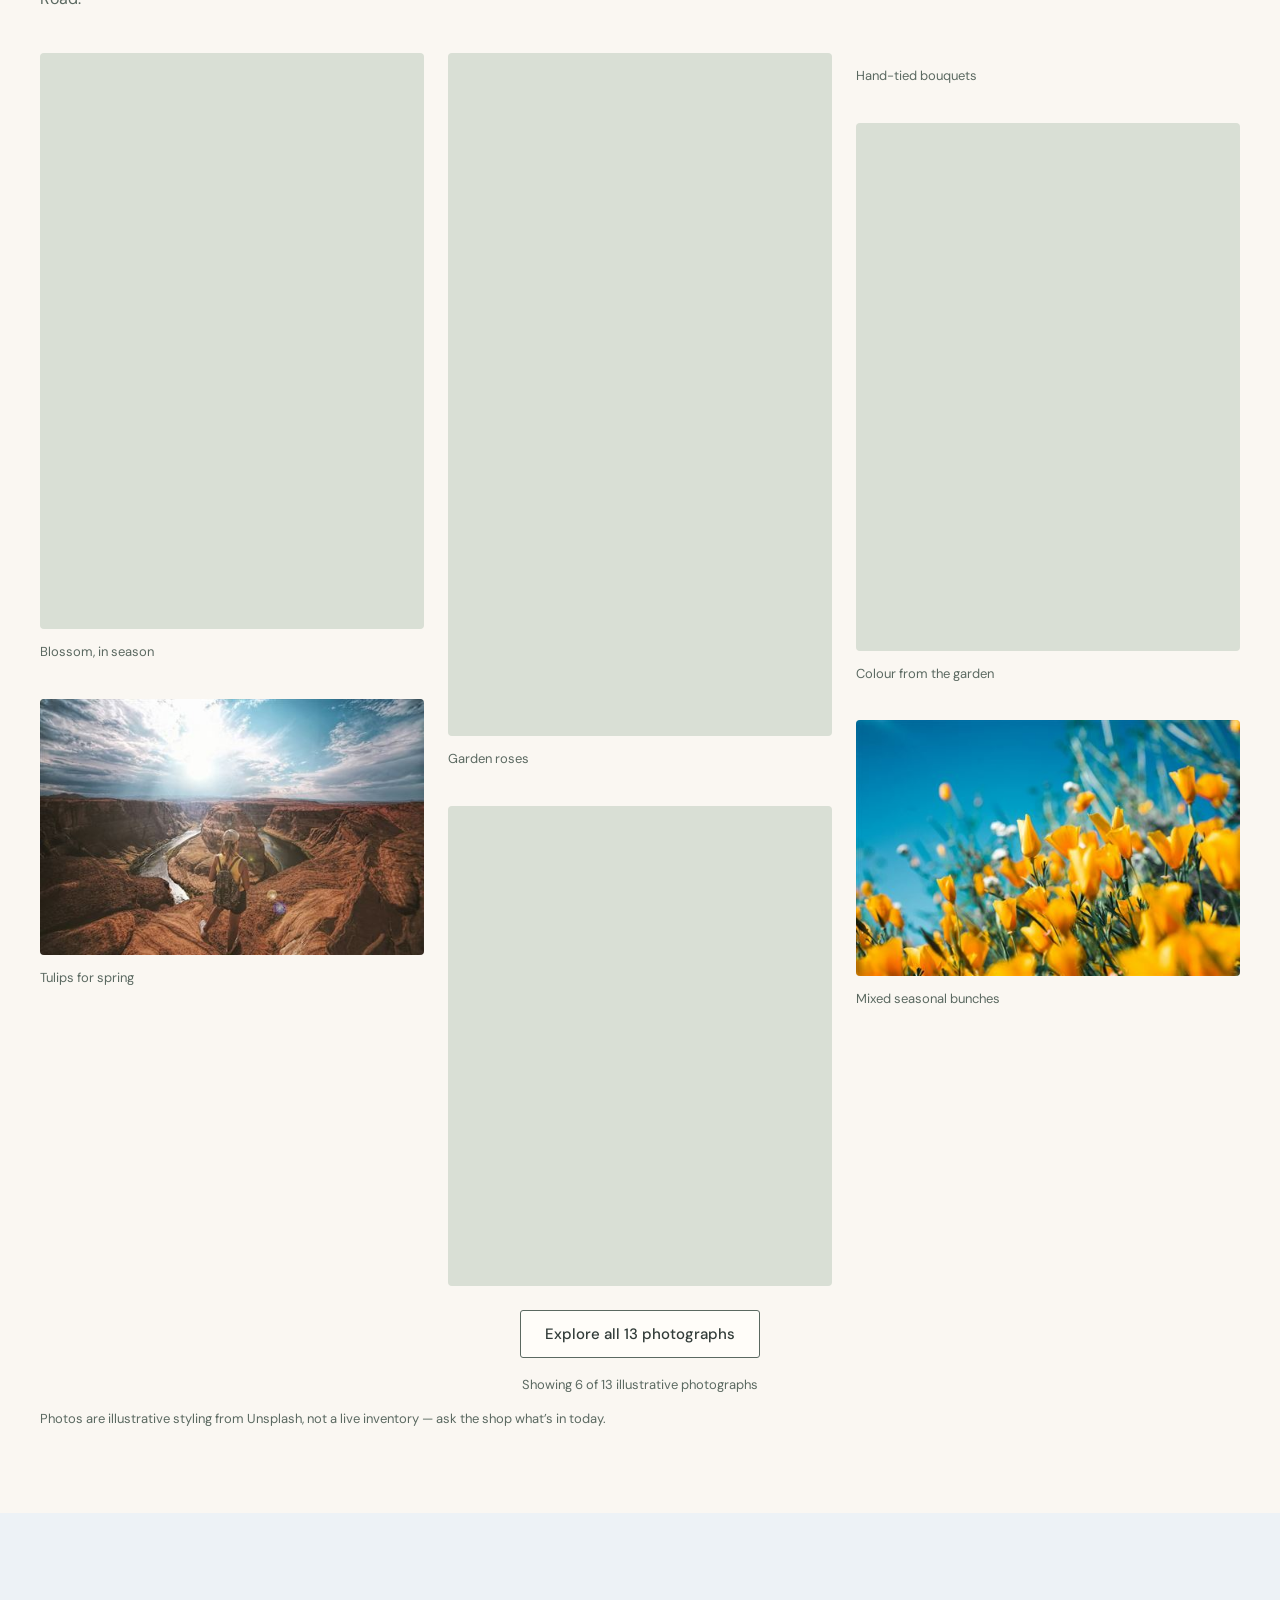
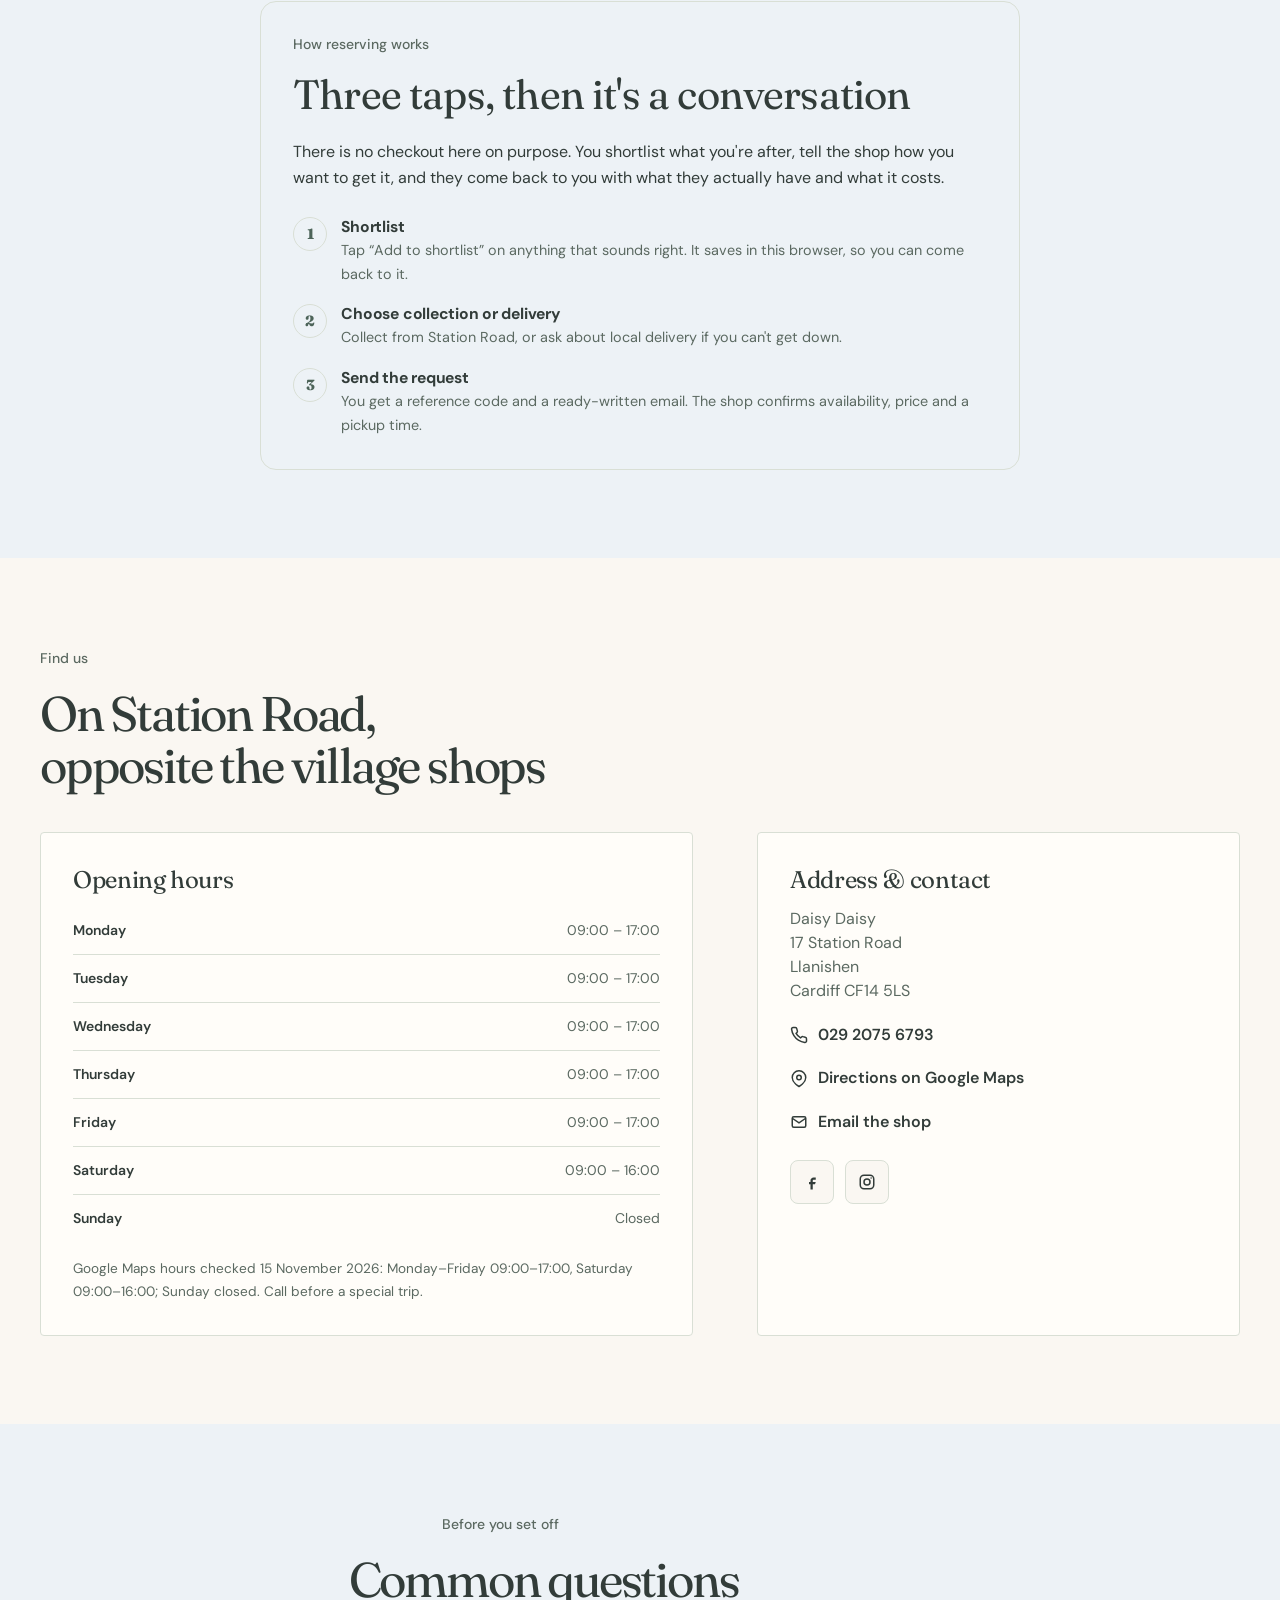
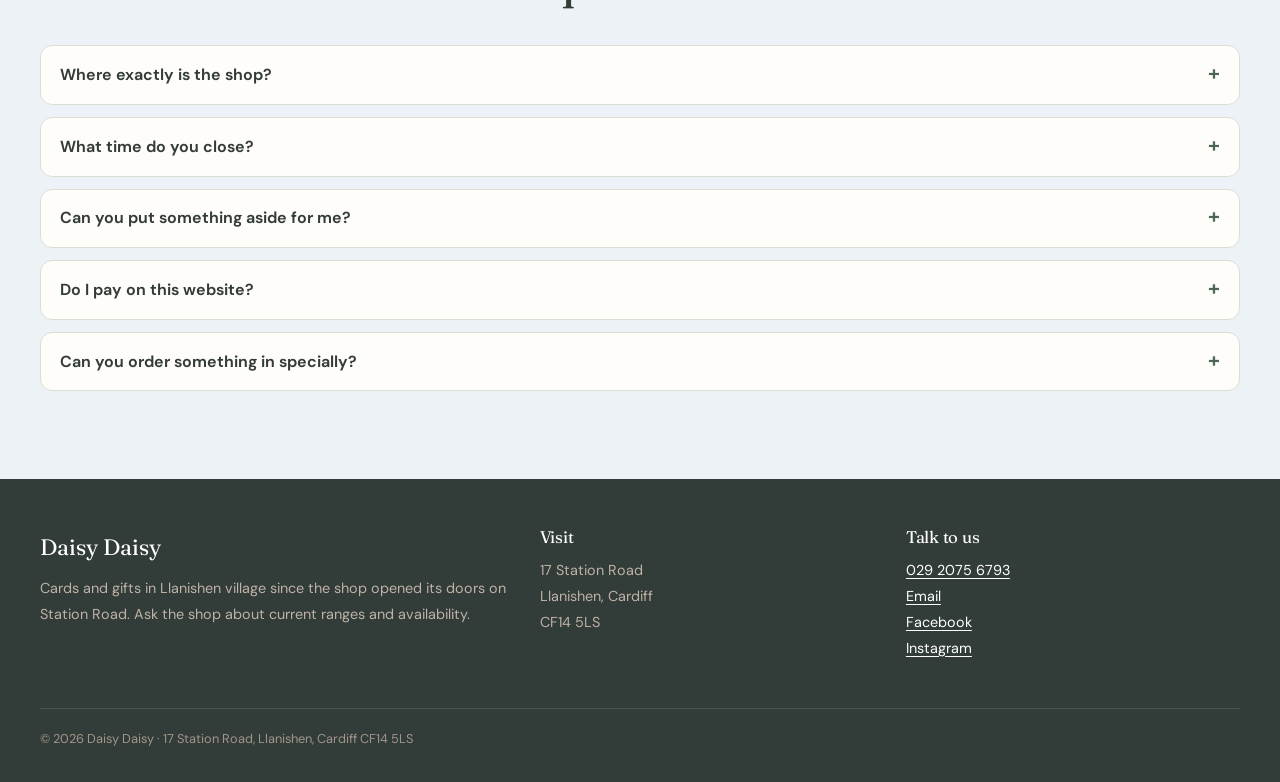
==== commit ef39bf02: "Harden static site and add zero-dependency contract checks Tighten CSP to self-only, remove inline s" ====
--- a/index.html
+++ b/index.html
@@ -3,7 +3,7 @@
 <head>
 <meta charset="UTF-8">
 <meta name="viewport" content="width=device-width, initial-scale=1.0">
-<meta http-equiv="Content-Security-Policy" content="default-src 'self'; img-src 'self' data:; style-src 'self' 'unsafe-inline'; script-src 'self'; base-uri 'none'; form-action 'none'; frame-src https://www.google.com https://maps.google.com;">
+<meta http-equiv="Content-Security-Policy" content="default-src 'self'; img-src 'self'; style-src 'self'; script-src 'self'; base-uri 'none'; form-action 'none';">
 <title>Daisy Daisy — Cards &amp; Gifts in Llanishen, Cardiff</title>
 <meta name="description" content="Daisy Daisy is an independent card and gift shop at 17 Station Road, Llanishen, Cardiff CF14 5LS. Greeting cards, gift wrap and presents for every occasion. Call 029 2075 6793.">
 <link rel="canonical" href="https://henrygoldsmith07-wq.github.io/daisy-daisy-cards-gifts/">
@@ -28,13 +28,14 @@
 <script type="application/ld+json">{"@context":"https://schema.org","@type":"FAQPage","mainEntity":[{"@type":"Question","name":"Where is Daisy Daisy in Cardiff?","acceptedAnswer":{"@type":"Answer","text":"Daisy Daisy is at 17 Station Road, Llanishen, Cardiff CF14 5LS, on the parade of shops in Llanishen village."}},{"@type":"Question","name":"What are Daisy Daisy's opening hours?","acceptedAnswer":{"@type":"Answer","text":"Google Maps lists Monday–Friday 09:00–17:00 and Saturday 09:00–16:00, closed Sunday. Call to confirm holiday changes."}},{"@type":"Question","name":"Can I reserve a card or gift for collection?","acceptedAnswer":{"@type":"Answer","text":"This site lets you build a shortlist of what you are looking for and prepares an email for you to send to the shop to ask about availability and price. Nothing is charged online."}},{"@type":"Question","name":"Do you sell cards for weddings, new babies and sympathy?","acceptedAnswer":{"@type":"Answer","text":"Greeting cards for birthdays, new babies, weddings, anniversaries, sympathy and thank yous are the mainstay of the shop. Ring ahead if you need a specific card."}}]}</script>
 
 
-<meta name="robots" content="noindex, nofollow"><script src="direction.js" defer></script><link rel="preload" href="assets/dm-sans.woff2" as="font" type="font/woff2" crossorigin><link rel="stylesheet" href="site.css"><script src="experience.js" defer></script><script type="application/ld+json">{"@context":"https://schema.org","@type":"ContactPoint","@id":"https://henrygoldsmith07-wq.github.io/daisy-daisy-cards-gifts/#contact-point","telephone":"+442920756793","email":"rebekahellaltd@gmail.com","contactType":"customer service","areaServed":"GB","availableLanguage":"English"}</script>
+<meta name="robots" content="noindex, nofollow"><script src="direction.js" defer></script><link rel="preload" href="assets/dm-sans.woff2" as="font" type="font/woff2" crossorigin><link rel="preload" href="assets/fraunces.woff2" as="font" type="font/woff2" crossorigin><link rel="stylesheet" href="site.css"><script type="application/ld+json">{"@context":"https://schema.org","@type":"ContactPoint","@id":"https://henrygoldsmith07-wq.github.io/daisy-daisy-cards-gifts/#contact-point","telephone":"+442920756793","email":"rebekahellaltd@gmail.com","contactType":"customer service","areaServed":"GB","availableLanguage":"English"}</script>
 
 
 <link rel="stylesheet" href="refinement.css">
 <script src="refinement.js" defer></script>
 <link rel="stylesheet" href="finishing.css">
 <link rel="stylesheet" href="hero-background.css">
+<link rel="stylesheet" href="polish.css">
 </head>
 <body class="has-bar">
 <a class="skip" href="#main">Skip to main content</a>
@@ -96,6 +97,12 @@
     </div>
   </div>
 
+  <noscript>
+    <div class="wrap noscript-note">
+      <p>The shortlist needs JavaScript. You can still call <a href="tel:+442920756793">029 2075 6793</a> or <a href="mailto:rebekahellaltd@gmail.com">email the shop</a> to ask about cards and gifts.</p>
+    </div>
+  </noscript>
+
   <section id="ranges" data-reveal>
     <div class="wrap">
       <div class="section-head">
@@ -116,7 +123,7 @@
 
       <div class="grid-cards" id="ranges-grid">
         <article class="item" data-tags="birthday thankyou">
-          <div class="item-art" style="background:linear-gradient(150deg,#fbe9ee,#fdf6ef)">
+          <div class="item-art">
             <svg viewBox="0 0 90 90" width="62" aria-hidden="true"><rect x="16" y="34" width="58" height="40" rx="4" fill="#fffdfa" stroke="#c94f6d" stroke-width="2"/><path d="M16 34h58M45 34v40" stroke="#c94f6d" stroke-width="2"/><path d="M45 34c-8 0-14-4-14-9s7-6 10-2 4 11 4 11z" fill="#e8a0b2"/><path d="M45 34c8 0 14-4 14-9s-7-6-10-2-4 11-4 11z" fill="#e8a0b2"/></svg>
           </div>
           <div class="item-body">
@@ -128,7 +135,7 @@
         </article>
 
         <article class="item" data-tags="baby wedding">
-          <div class="item-art" style="background:linear-gradient(150deg,#eef2e4,#fdf6ef)">
+          <div class="item-art">
             <svg viewBox="0 0 90 90" width="62" aria-hidden="true"><circle cx="45" cy="40" r="20" fill="#fffdfa" stroke="#7f9470" stroke-width="2"/><path d="M32 56c4 10 22 10 26 0" fill="none" stroke="#7f9470" stroke-width="2"/><circle cx="38" cy="37" r="2.4" fill="#7f9470"/><circle cx="52" cy="37" r="2.4" fill="#7f9470"/><path d="M39 46c4 3 8 3 12 0" stroke="#7f9470" stroke-width="2" fill="none" stroke-linecap="round"/></svg>
           </div>
           <div class="item-body">
@@ -140,7 +147,7 @@
         </article>
 
         <article class="item" data-tags="wedding">
-          <div class="item-art" style="background:linear-gradient(150deg,#f7e9f2,#fdf6ef)">
+          <div class="item-art">
             <svg viewBox="0 0 90 90" width="62" aria-hidden="true"><circle cx="36" cy="48" r="14" fill="none" stroke="#d9a441" stroke-width="3"/><circle cx="54" cy="48" r="14" fill="none" stroke="#c94f6d" stroke-width="3"/></svg>
           </div>
           <div class="item-body">
@@ -152,7 +159,7 @@
         </article>
 
         <article class="item" data-tags="sympathy">
-          <div class="item-art" style="background:linear-gradient(150deg,#eff1f3,#fdf6ef)">
+          <div class="item-art">
             <svg viewBox="0 0 90 90" width="52" aria-hidden="true"><path d="M45 70c-9-9-18-16-18-25a9 9 0 0118-3 9 9 0 0118 3c0 9-9 16-18 25z" fill="none" stroke="#8a9aa5" stroke-width="2.5"/></svg>
           </div>
           <div class="item-body">
@@ -164,7 +171,7 @@
         </article>
 
         <article class="item" data-tags="thankyou birthday">
-          <div class="item-art" style="background:linear-gradient(150deg,#fdf1dd,#fdf6ef)">
+          <div class="item-art">
             <svg viewBox="0 0 90 90" width="58" aria-hidden="true"><path d="M22 30h46l-6 40H28z" fill="#fffdfa" stroke="#d9a441" stroke-width="2"/><path d="M34 30c0-8 22-8 22 0" fill="none" stroke="#d9a441" stroke-width="2"/><path d="M37 44l6 6 12-12" stroke="#c94f6d" stroke-width="3" fill="none" stroke-linecap="round"/></svg>
           </div>
           <div class="item-body">
@@ -176,7 +183,7 @@
         </article>
 
         <article class="item" data-tags="wrap">
-          <div class="item-art" style="background:linear-gradient(150deg,#eaf0ee,#fdf6ef)">
+          <div class="item-art">
             <svg viewBox="0 0 90 90" width="60" aria-hidden="true"><rect x="20" y="26" width="50" height="42" rx="3" fill="#fffdfa" stroke="#7f9470" stroke-width="2"/><path d="M20 26l25 20 25-20" fill="none" stroke="#7f9470" stroke-width="2"/><path d="M45 46v22" stroke="#c94f6d" stroke-width="2"/><circle cx="45" cy="46" r="5" fill="#c94f6d"/></svg>
           </div>
           <div class="item-body">
@@ -188,7 +195,7 @@
         </article>
 
         <article class="item" data-tags="baby thankyou">
-          <div class="item-art" style="background:linear-gradient(150deg,#f6ecf6,#fdf6ef)">
+          <div class="item-art">
             <svg viewBox="0 0 90 90" width="58" aria-hidden="true"><rect x="24" y="34" width="42" height="26" rx="3" fill="#fffdfa" stroke="#a97fae" stroke-width="2"/><path d="M24 34l21 15 21-15" stroke="#a97fae" stroke-width="2" fill="none"/><path d="M24 60l14-11M66 60L52 49" stroke="#a97fae" stroke-width="2"/></svg>
           </div>
           <div class="item-body">
@@ -200,7 +207,7 @@
         </article>
 
         <article class="item" data-tags="birthday wedding baby">
-          <div class="item-art" style="background:linear-gradient(150deg,#f1eee6,#fdf6ef)">
+          <div class="item-art">
             <svg viewBox="0 0 90 90" width="58" aria-hidden="true"><path d="M45 66s-18-11-18-22a10 10 0 0118-6 10 10 0 0118 6c0 11-18 22-18 22z" fill="#fffdfa" stroke="#c94f6d" stroke-width="2"/><path d="M45 30v-8" stroke="#7f9470" stroke-width="2"/><circle cx="45" cy="20" r="3" fill="#d9a441"/></svg>
           </div>
           <div class="item-body">
@@ -212,7 +219,9 @@
         </article>
       </div>
 
-      <p style="font-size:.87rem;color:var(--ink-soft);margin-top:1.4rem">Range and stock change with the season. Nothing on this page is a live stock list — the shop confirms what's on the shelf.</p>
+      <p class="sr-only" id="filter-status" aria-live="polite">Showing all 8 occasions.</p>
+
+      <p class="range-note">Range and stock change with the season. Nothing on this page is a live stock list — the shop confirms what's on the shelf.</p>
     </div>
   </section>
   <section id="photos" aria-labelledby="photos-title" data-reveal>
@@ -240,16 +249,16 @@
     </div>
   </section>
 
-  <section id="how" style="background:var(--paper-2)" data-reveal>
+  <section id="how" data-reveal>
     <div class="wrap split">
       <div>
         <p class="eyebrow">How reserving works</p>
         <h2>Three taps, then it's a conversation</h2>
         <p>There is no checkout here on purpose. You shortlist what you're after, tell the shop how you want to get it, and they come back to you with what they actually have and what it costs.</p>
         <ol class="steps">
-          <li><span class="step-n">1</span><div><h4>Shortlist</h4><p>Tap “Add to shortlist” on anything that sounds right. It saves in this browser, so you can come back to it.</p></div></li>
-          <li><span class="step-n">2</span><div><h4>Choose collection or delivery</h4><p>Collect from Station Road, or ask about local delivery if you can't get down.</p></div></li>
-          <li><span class="step-n">3</span><div><h4>Send the request</h4><p>You get a reference code and a ready-written email. The shop confirms availability, price and a pickup time.</p></div></li>
+          <li><span class="step-n">1</span><div><h3>Shortlist</h3><p>Tap “Add to shortlist” on anything that sounds right. It saves in this browser, so you can come back to it.</p></div></li>
+          <li><span class="step-n">2</span><div><h3>Choose collection or delivery</h3><p>Collect from Station Road, or ask about local delivery if you can't get down.</p></div></li>
+          <li><span class="step-n">3</span><div><h3>Send the request</h3><p>You get a reference code and a ready-written email. The shop confirms availability, price and a pickup time.</p></div></li>
         </ol>
       </div>
       
@@ -277,7 +286,7 @@
               <tr data-day="0"><th scope="row">Sunday</th><td>Closed</td></tr>
             </tbody>
           </table>
-          <p style="font-size:.85rem;color:var(--ink-soft);margin:1rem 0 0">Google Maps hours checked 15 November 2026: Monday–Friday 09:00–17:00, Saturday 09:00–16:00; Sunday closed. Call before a special trip.</p>
+          <p class="hours-note">Google Maps hours checked 15 November 2026: Monday–Friday 09:00–17:00, Saturday 09:00–16:00; Sunday closed. Call before a special trip.</p>
         </div>
 
         <div class="panel">
@@ -306,7 +315,7 @@
     </div>
   </section>
 
-  <section id="questions" style="background:var(--paper-2)" data-reveal>
+  <section id="questions" data-reveal>
     <div class="wrap">
       <div class="section-head center">
         <p class="eyebrow">Before you set off</p>
@@ -364,7 +373,7 @@
   </div>
   <div class="drawer-body">
     <div id="basket-list"></div>
-    <form id="request-form" style="margin-top:1.2rem">
+    <form id="request-form" novalidate>
       <fieldset class="fulfil">
         <legend>How would you like it?</legend>
         <label class="radio"><input type="radio" name="fulfil" value="Collect from the shop" checked><span>Collect from Station Road<small>Shop confirms a time once it's ready.</small></span></label>
@@ -372,14 +381,14 @@
       </fieldset>
       <div class="field">
         <label for="req-name">Your name</label>
-        <input id="req-name" name="name" type="text" autocomplete="name" required>
+        <input id="req-name" name="name" type="text" autocomplete="name" aria-describedby="req-err" required>
       </div>
       <div class="field">
         <label for="req-contact">Phone or email</label>
-        <input id="req-contact" name="contact" type="text" autocomplete="off" required>
+        <input id="req-contact" name="contact" type="text" autocomplete="off" aria-describedby="req-err" required>
       </div>
       <div class="field">
-        <label for="req-note">Anything specific? <span style="text-transform:none;letter-spacing:0;font-weight:400">(optional)</span></label>
+        <label for="req-note">Anything specific? <span class="optional-label">(optional)</span></label>
         <textarea maxlength="1000" id="req-note" name="note" rows="2" placeholder="e.g. a 60th birthday card for a gardener"></textarea>
       </div>
       <div class="hp" aria-hidden="true">
@@ -392,10 +401,11 @@
   </div>
   <div class="drawer-foot">
     <button class="btn btn-primary btn-block" type="submit" form="request-form" id="send-btn">Prepare my enquiry</button>
-    <p style="font-size:.78rem;color:var(--ink-soft);margin:.6rem 0 0;text-align:center">Nothing is charged. The shop replies to confirm stock and price.</p>
+    <p class="request-note">Nothing is charged. The shop replies to confirm stock and price.</p>
   </div>
 </aside>
 
+<script src="shortlist.js" defer></script>
 <script src="app.js" defer></script>
 </body>
 </html>
--- a/site.css
+++ b/site.css
@@ -191,7 +191,7 @@
     display: grid; place-items: center; font-weight: 800; font-size: .92rem; font-family: var(--serif);
     border: 1px solid var(--line);
   }
-  .steps h4 { font-family: var(--sans); font-size: .98rem; font-weight: 700; margin: 0 0 .15rem; }
+  .steps h3 { font-family: var(--sans); font-size: .98rem; font-weight: 700; margin: 0 0 .15rem; }
   .steps p { margin: 0; font-size: .9rem; color: var(--ink-soft); }
 
   /* ---------- hours + visit ---------- */
@@ -339,9 +339,8 @@
 .quantity-control button{width:44px;min-width:44px}.top{--accent:inherit}.studio .top{--accent:#e4c982}.studio .top nav a:hover{color:#e4c982}
 
 /* ---- final polish: motion ---- */
-html.js-reveal [data-reveal]{opacity:0;transform:translateY(16px);transition:opacity .55s cubic-bezier(.22,1,.36,1),transform .55s cubic-bezier(.22,1,.36,1)}
-html.js-reveal [data-reveal].is-in{opacity:1;transform:none}
-.hero-parallax{transform:translate3d(calc(var(--px,0)*1px),calc(var(--py,0)*1px),0);transition:transform .25s cubic-bezier(.22,1,.36,1)}
+/* Scroll-reveal and hero parallax were removed: no script ever activated
+   js-reveal/is-in or set --px/--py, so those rules were inert. */
 .basket-count.pop{animation:pop .3s cubic-bezier(.22,1,.36,1)}@keyframes pop{0%{transform:scale(1)}40%{transform:scale(1.28)}100%{transform:scale(1)}}
-@media(prefers-reduced-motion:reduce){html.js-reveal [data-reveal]{transition:none;opacity:1;transform:none}.basket-count.pop{animation:none}.hero-parallax{transition:none}}
-
+@media(prefers-reduced-motion:reduce){.basket-count.pop{animation:none}}
+
--- a/polish.css
+++ b/polish.css
@@ -0,0 +1,23 @@
+/* Scoped presentation rules. These replace inline style attributes so the
+   Content-Security-Policy can keep style-src self-only (no unsafe-inline). */
+
+/* Notes and small copy. */
+.range-note{font-size:.87rem;color:var(--ink-soft);margin-top:1.4rem}
+.hours-note{font-size:.85rem;color:var(--ink-soft);margin:1rem 0 0}
+.request-note{font-size:.78rem;color:var(--ink-soft);margin:.6rem 0 0;text-align:center}
+.optional-label{text-transform:none;letter-spacing:0;font-weight:400}
+
+/* Section and form spacing previously set inline. */
+#how,#questions{background:var(--paper-2)}
+#request-form{margin-top:1.2rem}
+
+/* Progressive enhancement: the shortlist needs JavaScript. */
+.noscript-note{padding:1rem 0}
+.noscript-note p{margin:0;font-size:.9rem;color:var(--ink-soft);background:var(--surface);border:1px solid var(--rule);border-radius:8px;padding:1rem}
+.noscript-note a{text-decoration:underline;text-underline-offset:3px}
+
+/* Long enquiries can exceed some mail clients' mailto limits. */
+.mailto-tip{font-size:.85rem;color:var(--ink-soft);margin-top:.6rem}
+
+/* Scroll lock while the shortlist drawer is open. */
+body.drawer-open{overflow:hidden}
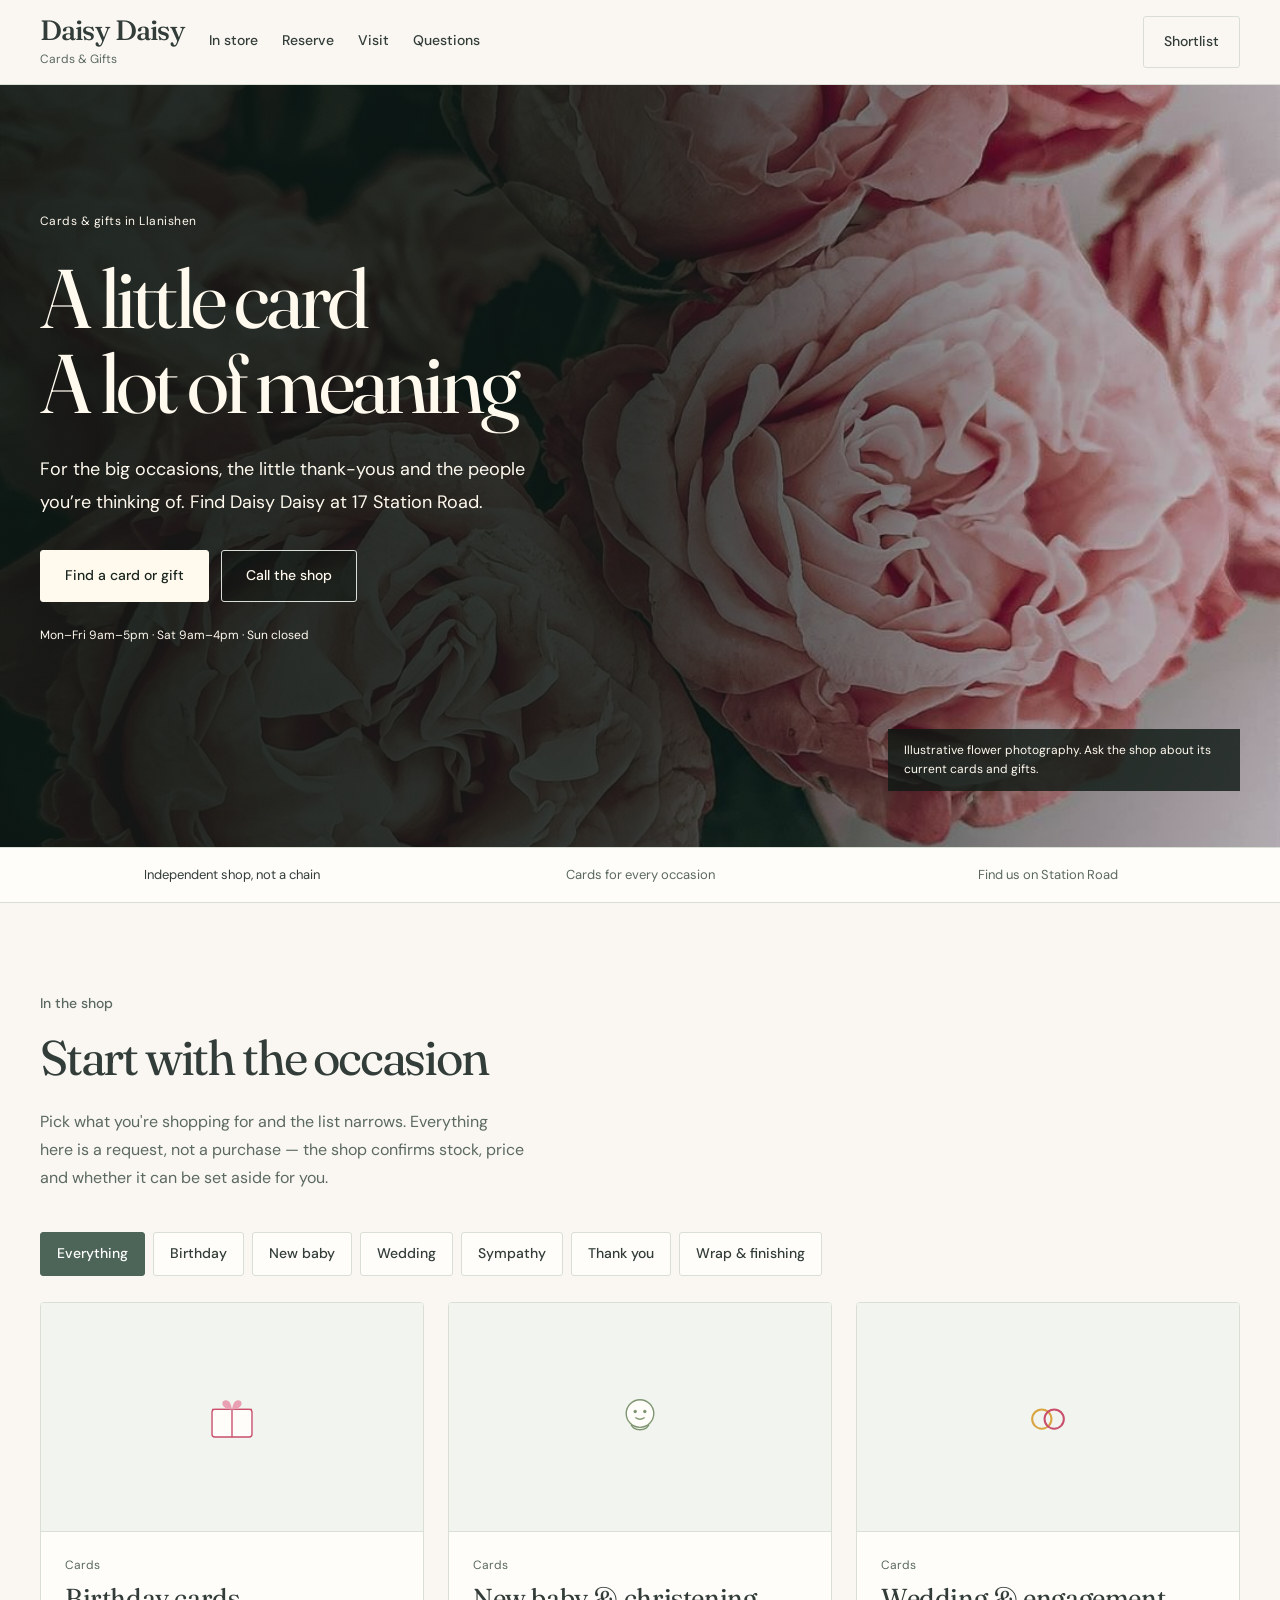
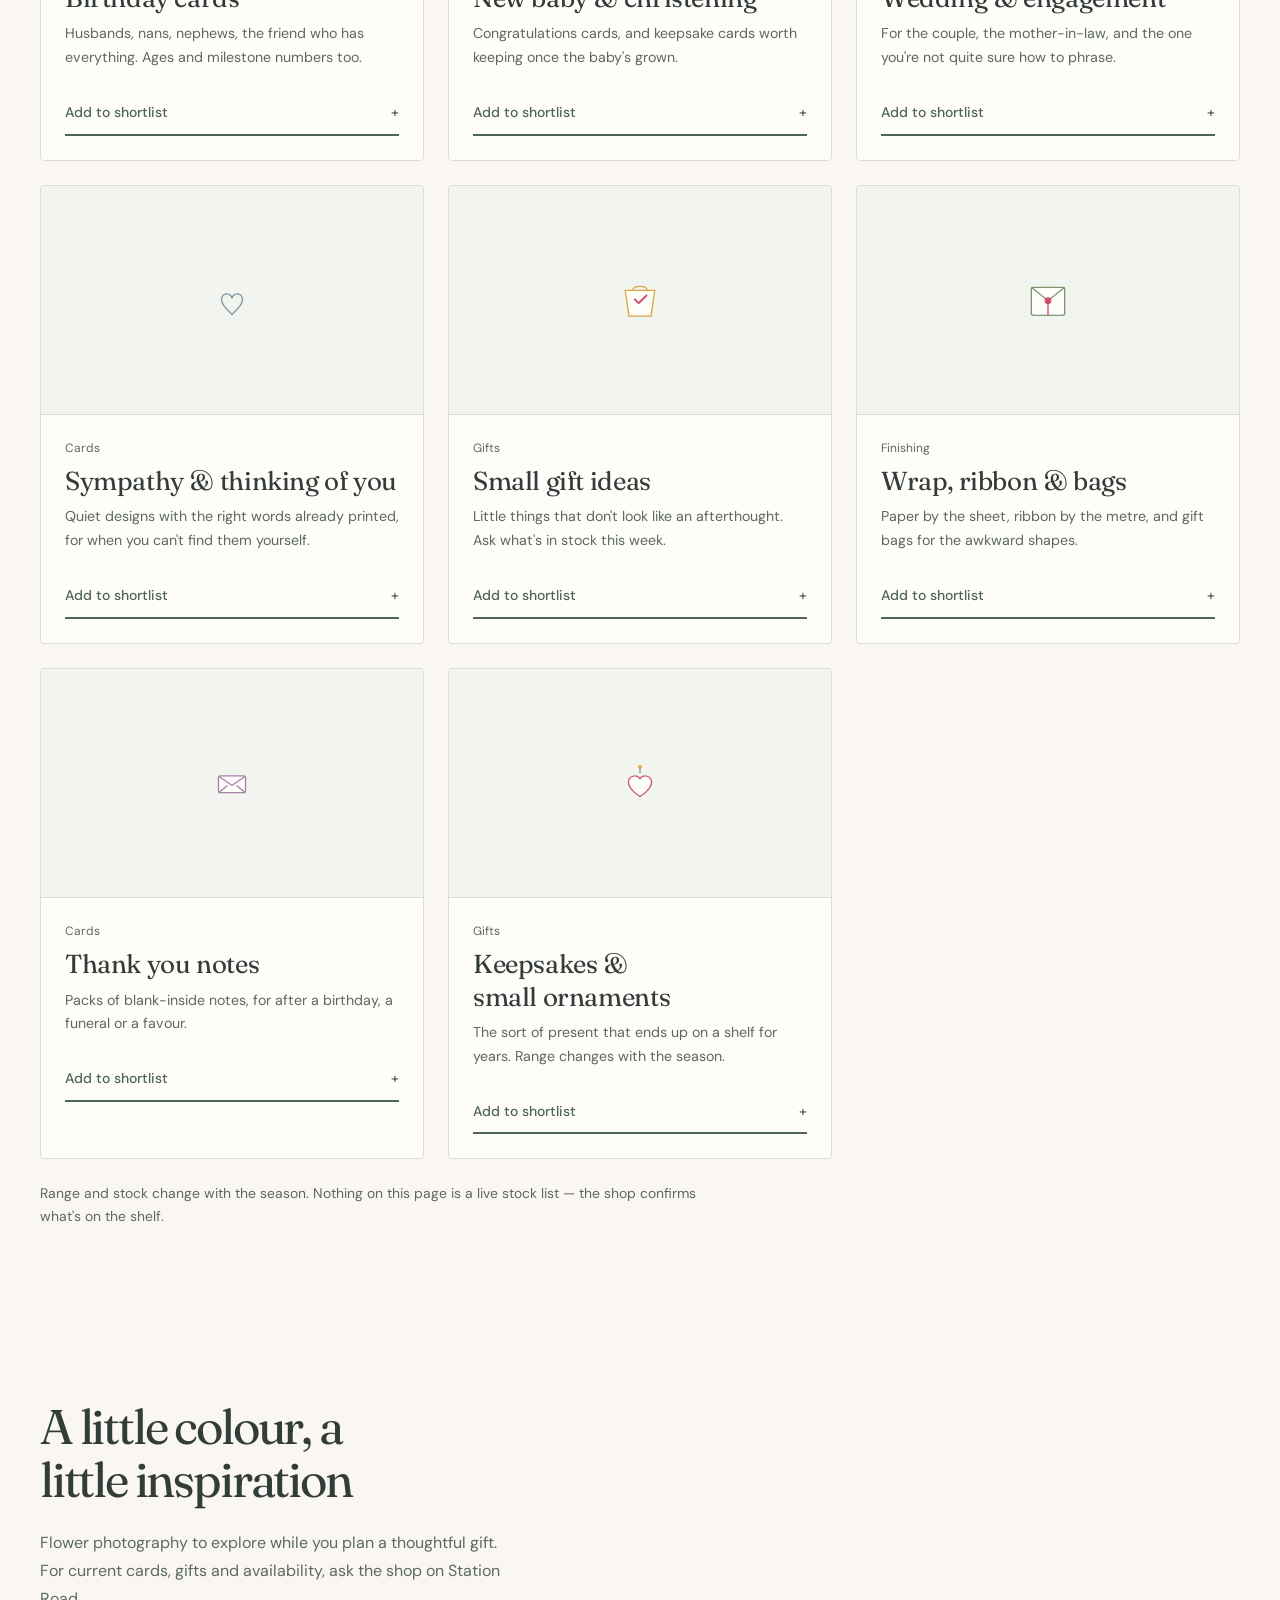
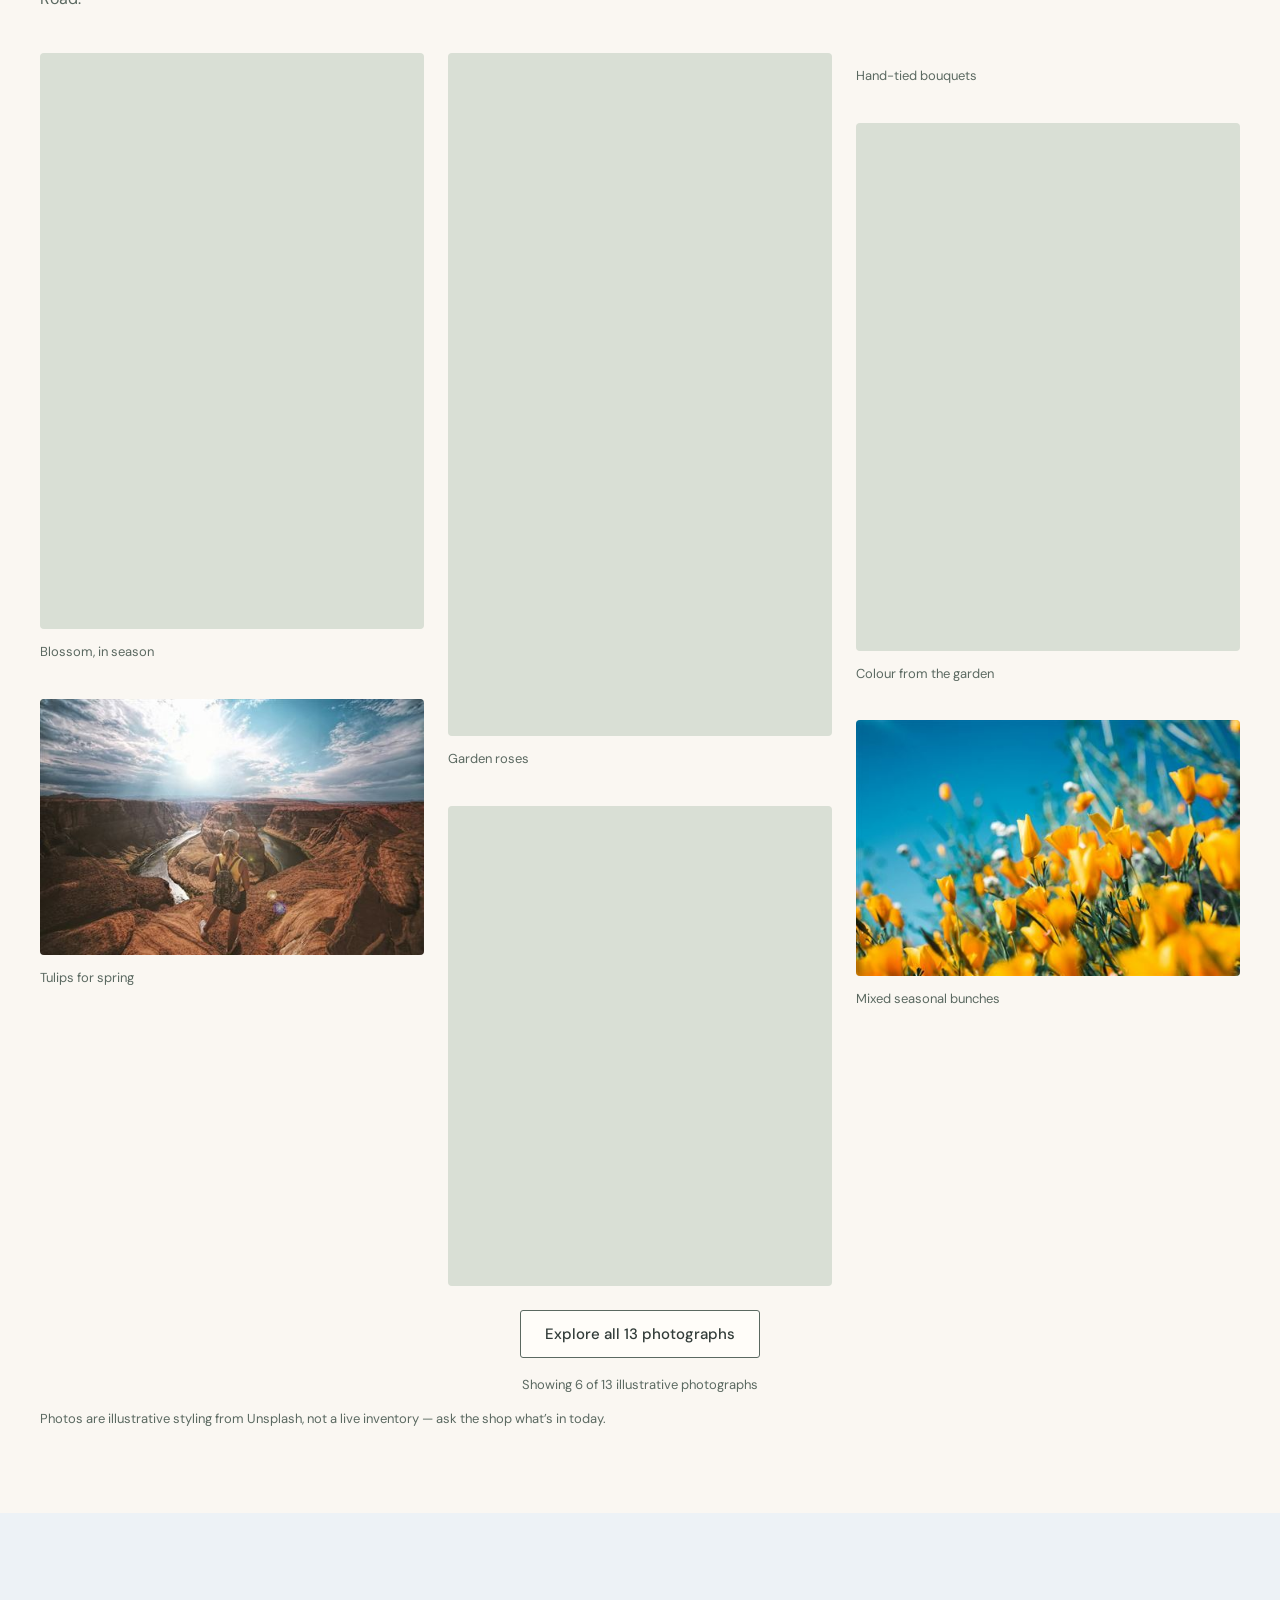
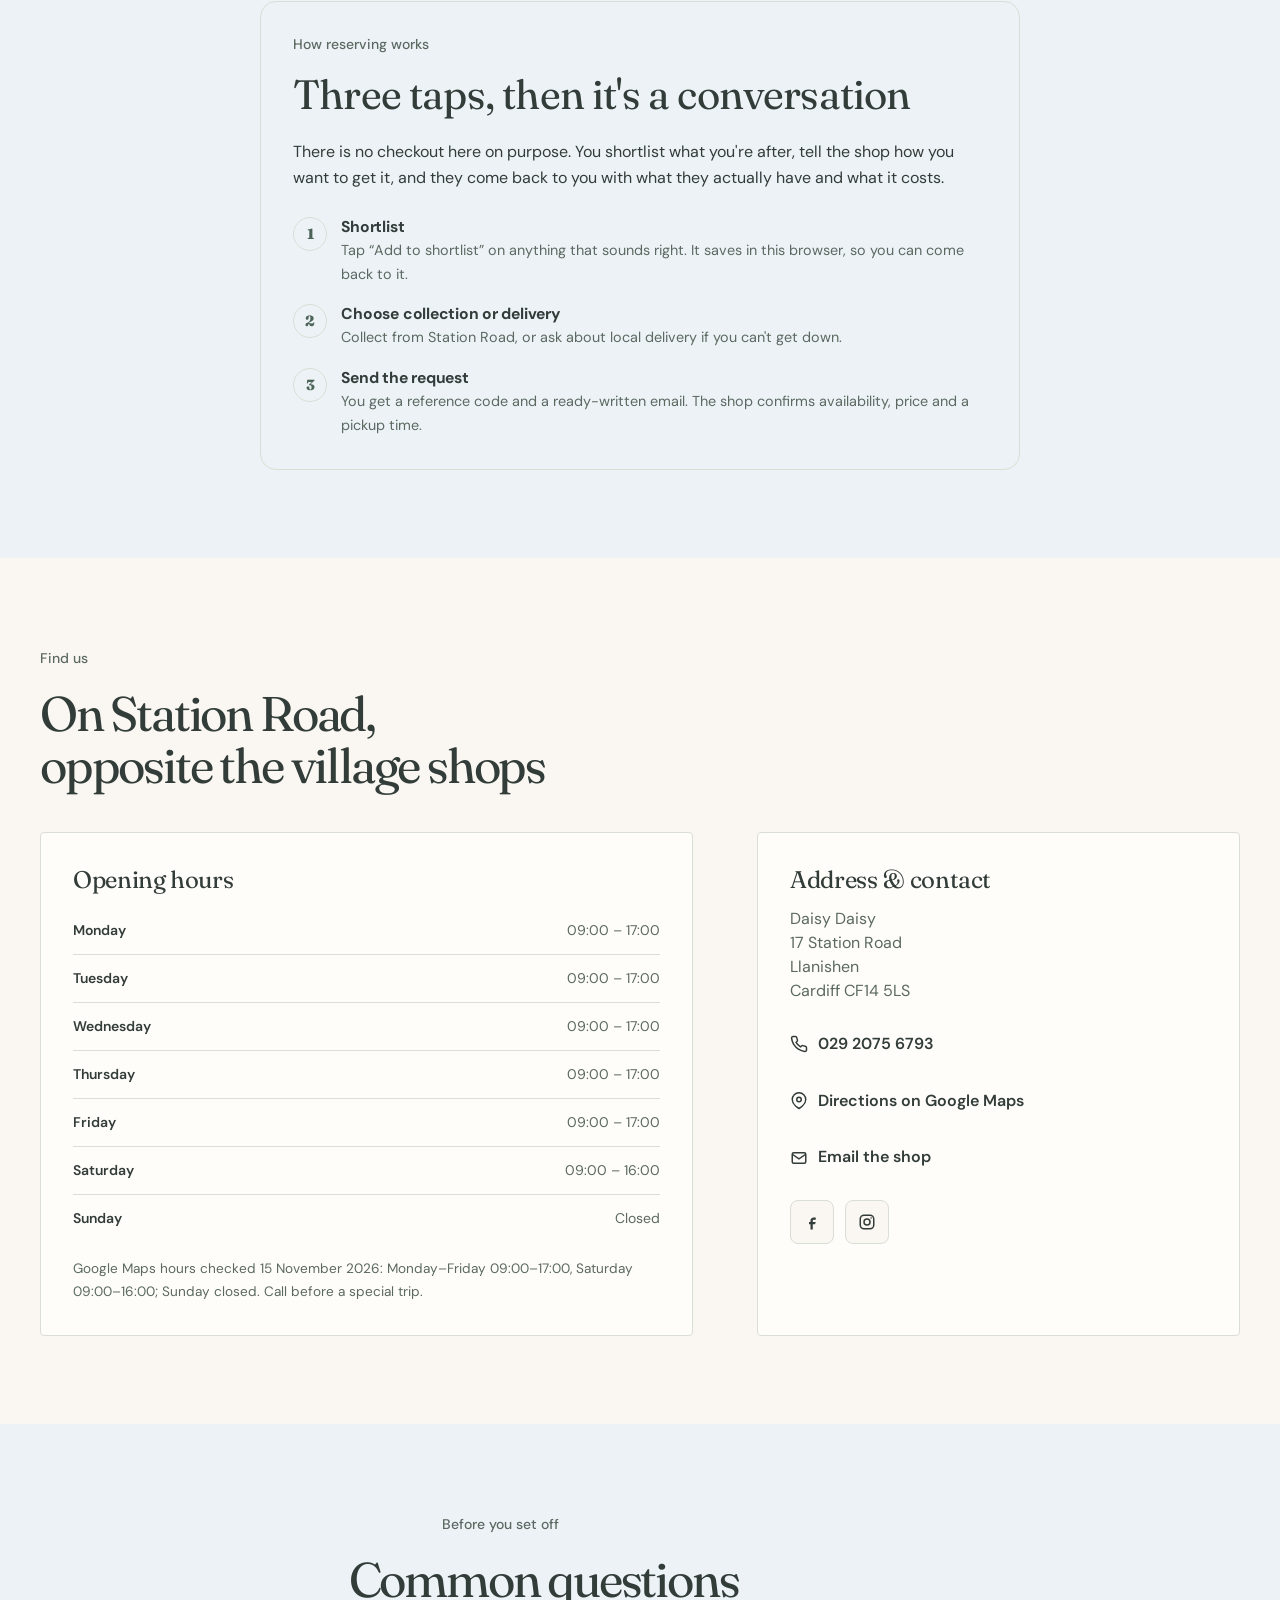
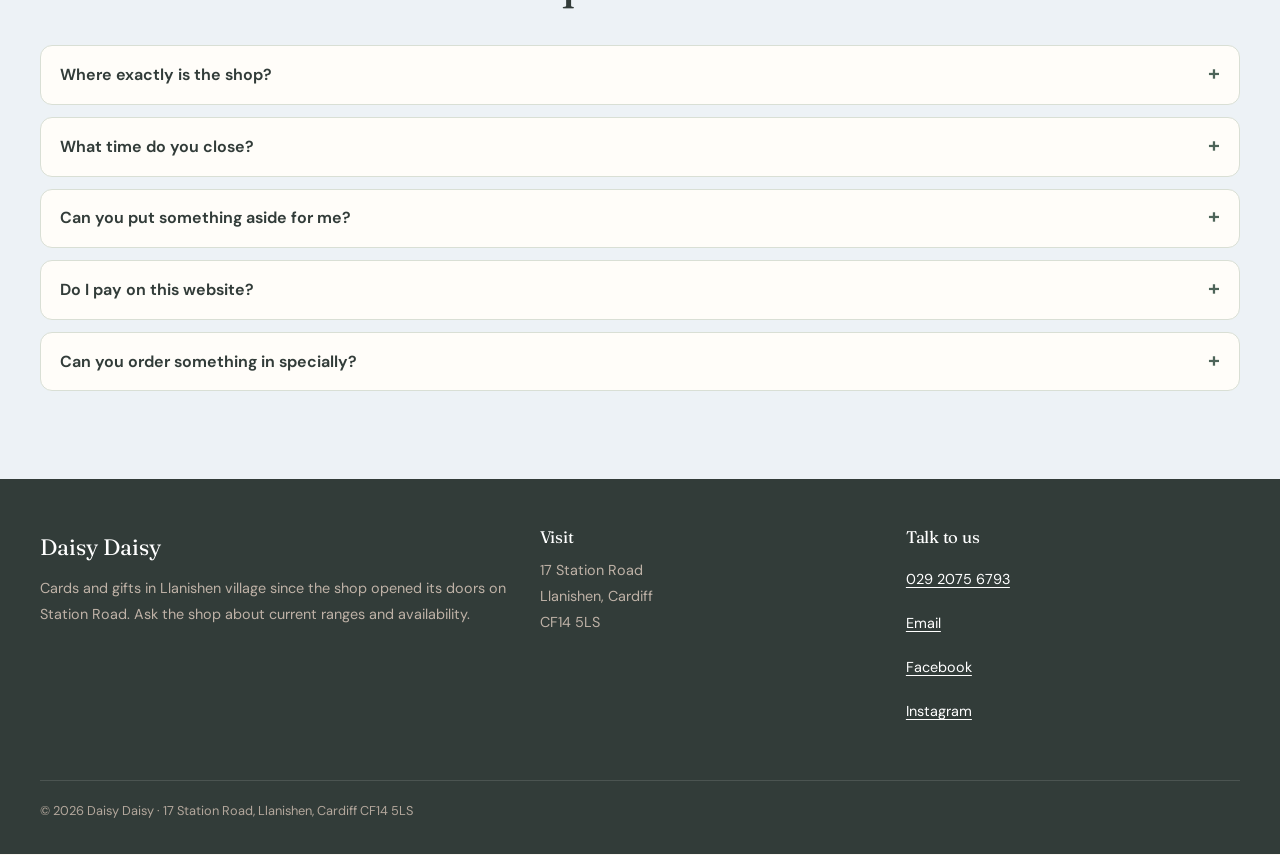
==== commit ed4c1ba6: "Fix live layout bugs and harden static site Fix closed-drawer layout override and narrow-viewport ov" ====
--- a/index.html
+++ b/index.html
@@ -22,6 +22,8 @@
 <meta property="og:image:height" content="630">
 <meta property="og:image:alt" content="Daisy Daisy, cards and gifts, 17 Station Road, Llanishen, Cardiff">
 <meta name="twitter:card" content="summary_large_image">
+<meta name="twitter:title" content="Daisy Daisy — Cards &amp; Gifts, Llanishen, Cardiff">
+<meta name="twitter:description" content="An independent card and gift shop on Station Road, Llanishen. Cards for every occasion, wrap, and presents chosen with care.">
 <meta name="twitter:image" content="https://henrygoldsmith07-wq.github.io/daisy-daisy-cards-gifts/og-image.png">
 
 <script type="application/ld+json">{"@context":"https://schema.org","@type":"GiftShop","@id":"https://henrygoldsmith07-wq.github.io/daisy-daisy-cards-gifts/#shop","name":"Daisy Daisy","description":"Independent card and gift shop in Llanishen, Cardiff.","url":"https://henrygoldsmith07-wq.github.io/daisy-daisy-cards-gifts/","image":"https://henrygoldsmith07-wq.github.io/daisy-daisy-cards-gifts/og-image.png","telephone":"+442920756793","currenciesAccepted":"GBP","hasMap":"https://maps.google.com/?q=17+Station+Road+Llanishen+Cardiff+CF14+5LS","address":{"@type":"PostalAddress","streetAddress":"17 Station Road","addressLocality":"Llanishen","addressRegion":"Cardiff","postalCode":"CF14 5LS","addressCountry":"GB"},"areaServed":[{"@type":"Place","name":"Llanishen"},{"@type":"Place","name":"Cardiff"}],"sameAs":["https://www.facebook.com/daisydaisyllanishen/","https://www.instagram.com/daisy_daisy_cards_llanishen/"],"geo":{"@type":"GeoCoordinates","latitude":51.5293454,"longitude":-3.187982},"openingHoursSpecification":[{"@type":"OpeningHoursSpecification","dayOfWeek":["Monday","Tuesday","Wednesday","Thursday","Friday"],"opens":"09:00","closes":"17:00"},{"@type":"OpeningHoursSpecification","dayOfWeek":["Saturday"],"opens":"09:00","closes":"16:00"}]}</script>
@@ -103,7 +105,7 @@
     </div>
   </noscript>
 
-  <section id="ranges" data-reveal>
+  <section id="ranges">
     <div class="wrap">
       <div class="section-head">
         <p class="eyebrow">In the shop</p>
@@ -224,7 +226,7 @@
       <p class="range-note">Range and stock change with the season. Nothing on this page is a live stock list — the shop confirms what's on the shelf.</p>
     </div>
   </section>
-  <section id="photos" aria-labelledby="photos-title" data-reveal>
+  <section id="photos" aria-labelledby="photos-title">
     <div class="wrap">
       <div class="section-head">
         <h2 id="photos-title">A little colour, a little inspiration</h2>
@@ -249,7 +251,7 @@
     </div>
   </section>
 
-  <section id="how" data-reveal>
+  <section id="how">
     <div class="wrap split">
       <div>
         <p class="eyebrow">How reserving works</p>
@@ -265,7 +267,7 @@
     </div>
   </section>
 
-  <section id="visit" data-reveal>
+  <section id="visit">
     <div class="wrap">
       <div class="section-head">
         <p class="eyebrow">Find us</p>
@@ -315,7 +317,7 @@
     </div>
   </section>
 
-  <section id="questions" data-reveal>
+  <section id="questions">
     <div class="wrap">
       <div class="section-head center">
         <p class="eyebrow">Before you set off</p>
--- a/site.css
+++ b/site.css
@@ -1,5 +1,4 @@
-
-  :root {
+:root{
     --paper: #fdf6ef;
     --paper-2: #f8ebdd;
     --ink: #2e2620;
@@ -15,332 +14,524 @@
     --shadow: 0 18px 40px -24px rgba(46, 38, 32, .45);
     --radius: 18px;
   }
-  * { box-sizing: border-box; }
-  html { scroll-behavior: smooth; }
-  body {
+*{ box-sizing: border-box; }
+html{ scroll-behavior: smooth; }
+body{
     margin: 0; background: var(--paper); color: var(--ink);
     font-family: var(--sans); font-size: 17px; line-height: 1.65;
     -webkit-font-smoothing: antialiased;
   }
-  img, svg { max-width: 100%; }
-  a { color: var(--rose-deep); text-underline-offset: 3px; }
-  a:hover { color: var(--ink); }
-  h1, h2, h3, h4 { font-family: var(--serif); font-weight: 600; line-height: 1.14; letter-spacing: -0.015em; margin: 0 0 .5em; }
-  h1 { font-size: clamp(2.2rem, 5.4vw, 3.5rem); }
-  h2 { font-size: clamp(1.65rem, 3.4vw, 2.35rem); }
-  h3 { font-size: 1.2rem; }
-  p { margin: 0 0 1em; }
-  .wrap { width: min(1120px, 100% - 2.5rem); margin-inline: auto; }
-  .eyebrow {
+img,svg{ max-width: 100%; }
+a{ color: var(--rose-deep); text-underline-offset: 3px; }
+a:hover{ color: var(--ink); }
+h1,h2,h3{ font-family: var(--serif); font-weight: 600; line-height: 1.14; letter-spacing: -0.015em; margin: 0 0 .5em; }
+h1{ font-size: clamp(2.2rem, 5.4vw, 3.5rem); }
+h2{ font-size: clamp(1.65rem, 3.4vw, 2.35rem); }
+h3{ font-size: 1.2rem; }
+p{ margin: 0 0 1em; }
+.wrap{ width: min(1120px, 100% - 2.5rem); margin-inline: auto; }
+.eyebrow{
     font-family: var(--sans); font-size: .76rem; font-weight: 700;
     letter-spacing: .16em; text-transform: uppercase; color: var(--rose); margin-bottom: .9em;
   }
-  .skip {
+.skip{
     position: absolute; left: -9999px; top: 0; background: var(--ink); color: var(--white);
     padding: 12px 18px; z-index: 999; border-radius: 0 0 10px 0; font-weight: 700;
   }
-  .skip:focus { left: 0; }
-  .sr-only {
+.skip:focus{ left: 0; }
+.sr-only{
     position: absolute; width: 1px; height: 1px; padding: 0; margin: -1px;
     overflow: hidden; clip: rect(0 0 0 0); white-space: nowrap; border: 0;
   }
-  :focus-visible { outline: 3px solid var(--rose); outline-offset: 3px; border-radius: 4px; }
-
-  /* ---------- header ---------- */
-  .site-head {
+:focus-visible{ outline: 3px solid var(--rose); outline-offset: 3px; border-radius: 4px; }
+.site-head{
     position: sticky; top: 0; z-index: 60;
     background: rgba(253, 246, 239, .92);
     backdrop-filter: blur(10px);
     border-bottom: 1px solid var(--line);
   }
-  .site-head .wrap { display: flex; align-items: center; justify-content: space-between; gap: 1rem; padding: .7rem 0; }
-  .brand { display: flex; align-items: center; gap: .65rem; text-decoration: none; color: var(--ink); }
-  .brand-mark { width: 38px; height: 38px; flex: none; }
-  .brand-text { display: flex; flex-direction: column; line-height: 1.05; }
-  .brand-name { font-family: var(--serif); font-size: 1.32rem; font-weight: 600; letter-spacing: .01em; }
-  .brand-sub { font-size: .64rem; letter-spacing: .2em; text-transform: uppercase; color: var(--ink-soft); margin-top: 3px; }
-  .head-nav { display: none; gap: 1.6rem; font-size: .92rem; }
-  .head-nav a { color: var(--ink); text-decoration: none; font-weight: 500; padding-bottom: 2px; border-bottom: 2px solid transparent; }
-  .head-nav a:hover { border-bottom-color: var(--rose); }
-  .head-actions { display: flex; align-items: center; gap: .6rem; }
-  .btn {
+.site-head .wrap{ display: flex; align-items: center; justify-content: space-between; gap: 1rem; padding: .7rem 0; }
+.brand{ display: flex; align-items: center; gap: .65rem; text-decoration: none; color: var(--ink); }
+.brand-mark{ width: 38px; height: 38px; flex: none; }
+.brand-text{ display: flex; flex-direction: column; line-height: 1.05; }
+.brand-name{ font-family: var(--serif); font-size: 1.32rem; font-weight: 600; letter-spacing: .01em; }
+.brand-sub{ font-size: .64rem; letter-spacing: .2em; text-transform: uppercase; color: var(--ink-soft); margin-top: 3px; }
+.head-nav{ display: none; gap: 1.6rem; font-size: .92rem; }
+.head-nav a{ color: var(--ink); text-decoration: none; font-weight: 500; padding-bottom: 2px; border-bottom: 2px solid transparent; }
+.head-nav a:hover{ border-bottom-color: var(--rose); }
+.head-actions{ display: flex; align-items: center; gap: .6rem; }
+.btn{
     display: inline-flex; align-items: center; justify-content: center; gap: .5rem;
     padding: .72rem 1.25rem; border-radius: 999px; font-weight: 650; font-size: .95rem;
     text-decoration: none; border: 1px solid transparent; cursor: pointer; font-family: inherit;
     transition: transform .15s ease, box-shadow .15s ease, background-color .15s ease;
   }
-  .btn-primary { background: var(--rose); color: #fff; box-shadow: 0 10px 22px -14px rgba(201,79,109,.9); }
-  .btn-primary:hover { background: var(--rose-deep); color: #fff; transform: translateY(-1px); }
-  .btn-ghost { background: transparent; color: var(--ink); border-color: var(--line); }
-  .btn-ghost:hover { background: var(--paper-2); color: var(--ink); }
-  .btn-quiet { display: inline-flex; align-items: center; gap: .45rem; background: none; border: 0; padding: .4rem .2rem; font: inherit; font-size: .9rem; color: var(--ink); cursor: pointer; }
-  .basket-btn { position: relative; font-weight: 650; }
-  .basket-count {
+.btn-primary{ background: var(--rose); color: #fff; box-shadow: 0 10px 22px -14px rgba(201,79,109,.9); }
+.btn-primary:hover{ background: var(--rose-deep); color: #fff; transform: translateY(-1px); }
+.btn-ghost{ background: transparent; color: var(--ink); border-color: var(--line); }
+.btn-ghost:hover{ background: var(--paper-2); color: var(--ink); }
+.basket-btn{ position: relative; font-weight: 650; }
+.basket-count{
     display: none; min-width: 21px; height: 21px; padding: 0 6px; border-radius: 999px;
     background: var(--rose); color: #fff; font-size: .74rem; font-weight: 800;
     align-items: center; justify-content: center;
   }
-  .basket-count.on { display: inline-flex; }
-  @media (min-width: 880px) { .head-nav { display: flex; } .head-call { display: none; } }
-
-  /* ---------- hero ---------- */
-  .hero { position: relative; overflow: hidden; padding: clamp(2.6rem, 6vw, 5rem) 0 clamp(2.4rem, 5vw, 4rem); }
-  .hero::before {
-    content: ""; position: absolute; inset: 0; z-index: -1;
-    background:
-      radial-gradient(58% 62% at 82% 12%, #f7dfe5 0%, rgba(247,223,229,0) 62%),
-      radial-gradient(46% 52% at 8% 78%, #eef0e2 0%, rgba(238,240,226,0) 66%);
-  }
-  .hero-grid { display: grid; gap: clamp(2rem, 4vw, 3.4rem); align-items: center; }
-  @media (min-width: 900px) { .hero-grid { grid-template-columns: 1.02fr .98fr; } }
-  .hero h1 { margin-bottom: .55em; }
-  .hero h1 em { font-style: italic; color: var(--rose-deep); }
-  .lede { font-size: 1.09rem; color: var(--ink-soft); max-width: 34em; }
-  .hero-cta { display: flex; flex-wrap: wrap; gap: .7rem; margin: 1.5rem 0 1.1rem; }
-  .status {
+.basket-count.on{ display: inline-flex; }
+@media (min-width: 880px) {
+.head-nav{ display: flex; }
+.head-call{ display: none; }
+}
+.status{
     display: inline-flex; align-items: center; gap: .6rem; padding: .48rem 1rem;
     border: 1px solid var(--line); border-radius: 999px; background: var(--white);
     font-size: .89rem; font-weight: 650; color: var(--ink-soft);
   }
-  .status .dot { width: 9px; height: 9px; border-radius: 50%; background: #b9a99a; flex: none; }
-  .status.is-open { color: #2e6b47; border-color: #bfd8c8; background: #f2f8f4; }
-  .status.is-open .dot { background: #3f9c68; box-shadow: 0 0 0 4px rgba(63,156,104,.16); }
-  .status.is-closed { color: #8a4a3c; border-color: #eccfc6; background: #fdf3f0; }
-  .status.is-closed .dot { background: #cf7358; }
-  .status-note { font-size: .8rem; color: var(--ink-soft); margin: .5rem 0 0; }
-
-  /* hero art: stacked cards */
-  .card-stack { position: relative; aspect-ratio: 1 / 1; max-width: 460px; margin-inline: auto; }
-  .card-stack .sheet {
-    position: absolute; border-radius: 14px; box-shadow: var(--shadow);
-    border: 1px solid rgba(46,38,32,.09); overflow: hidden;
-  }
-  .sheet-1 { inset: 6% 30% 44% 6%; transform: rotate(-7deg); background: linear-gradient(160deg,#fffdfa,#f7e6e9); }
-  .sheet-2 { inset: 22% 8% 24% 30%; transform: rotate(5deg); background: linear-gradient(160deg,#fffdfa,#f0f2e3); }
-  .sheet-3 { inset: 46% 34% 6% 12%; transform: rotate(-3deg); background: linear-gradient(160deg,#fffdfa,#fbeed6); }
-  .sheet-inner { position: absolute; inset: 0; display: grid; place-items: center; padding: 12%; }
-  .sheet-1 .sheet-inner { background: radial-gradient(circle at 50% 42%, #fff 0 38%, transparent 39%); }
-  .hero-badge {
-    position: absolute; right: 2%; bottom: 6%; background: var(--ink); color: var(--paper);
-    border-radius: 999px; padding: .6rem 1.05rem; font-size: .78rem; font-weight: 700;
-    letter-spacing: .06em; text-transform: uppercase; box-shadow: var(--shadow);
-    transform: rotate(-2deg);
-  }
-
-  /* ---------- trust strip ---------- */
-  .strip { border-block: 1px solid var(--line); background: var(--paper-2); }
-  .strip ul {
+.status.is-open{ color: #2e6b47; border-color: #bfd8c8; background: #f2f8f4; }
+.status.is-closed{ color: #8a4a3c; border-color: #eccfc6; background: #fdf3f0; }
+.strip{ border-block: 1px solid var(--line); background: var(--paper-2); }
+.strip ul{
     list-style: none; margin: 0; padding: .85rem 0; display: grid; gap: .55rem 2rem;
     font-size: .87rem; color: var(--ink-soft); text-align: center;
   }
-  @media (min-width: 720px) { .strip ul { grid-template-columns: repeat(3, 1fr); } }
-  .strip li { display: flex; align-items: center; justify-content: center; gap: .5rem; }
-  .strip svg { flex: none; color: var(--sage); }
-
-  /* ---------- sections ---------- */
-  section { padding: clamp(2.6rem, 5.5vw, 4.5rem) 0; }
-  .section-head { max-width: 42rem; margin-bottom: 2rem; }
-  .section-head.center { margin-inline: auto; text-align: center; }
-
-  .occasions { display: flex; flex-wrap: wrap; gap: .5rem; margin-bottom: 1.6rem; }
-  .chip {
+@media (min-width: 720px) {
+.strip ul{ grid-template-columns: repeat(3, 1fr); }
+}
+.strip li{ display: flex; align-items: center; justify-content: center; gap: .5rem; }
+.strip svg{ flex: none; color: var(--sage); }
+section{ padding: clamp(2.6rem, 5.5vw, 4.5rem) 0; }
+.section-head{ max-width: 42rem; margin-bottom: 2rem; }
+.section-head.center{ margin-inline: auto; text-align: center; }
+.occasions{ display: flex; flex-wrap: wrap; gap: .5rem; margin-bottom: 1.6rem; }
+.chip{
     font: inherit; font-size: .88rem; font-weight: 600; padding: .5rem 1rem;
     border-radius: 999px; border: 1px solid var(--line); background: var(--white);
     color: var(--ink-soft); cursor: pointer; transition: .15s ease;
   }
-  .chip:hover { border-color: var(--rose); color: var(--rose-deep); }
-  .chip[aria-pressed="true"] { background: var(--ink); border-color: var(--ink); color: var(--paper); }
-
-  .grid-cards { display: grid; gap: 1.1rem; grid-template-columns: repeat(auto-fill, minmax(232px, 1fr)); }
-  .item {
+.chip:hover{ border-color: var(--rose); color: var(--rose-deep); }
+.chip[aria-pressed="true"]{ background: var(--ink); border-color: var(--ink); color: var(--paper); }
+.grid-cards{ display: grid; gap: 1.1rem; grid-template-columns: repeat(auto-fill, minmax(min(232px, 100%), 1fr)); }
+.item{
     background: var(--white); border: 1px solid var(--line); border-radius: var(--radius);
     overflow: hidden; display: flex; flex-direction: column;
     transition: transform .18s ease, box-shadow .18s ease;
   }
-  .item:hover { transform: translateY(-3px); box-shadow: var(--shadow); }
-  .item[hidden] { display: none; }
-  .item-art { aspect-ratio: 4 / 3; display: grid; place-items: center; border-bottom: 1px solid var(--line); }
-  .item-body { padding: 1.05rem 1.1rem 1.15rem; display: flex; flex-direction: column; gap: .3rem; flex: 1; }
-  .item-body h3 { margin: 0; font-size: 1.1rem; }
-  .item-body p { margin: 0; font-size: .89rem; color: var(--ink-soft); }
-  .item-tag { font-size: .68rem; letter-spacing: .14em; text-transform: uppercase; color: var(--sage); font-weight: 800; }
-  .item-add {
+.item:hover{ transform: translateY(-3px); box-shadow: var(--shadow); }
+.item[hidden]{ display: none; }
+.item-art{ aspect-ratio: 4 / 3; display: grid; place-items: center; border-bottom: 1px solid var(--line); }
+.item-body{ padding: 1.05rem 1.1rem 1.15rem; display: flex; flex-direction: column; gap: .3rem; flex: 1; }
+.item-body h3{ margin: 0; font-size: 1.1rem; }
+.item-body p{ margin: 0; font-size: .89rem; color: var(--ink-soft); }
+.item-tag{ font-size: .68rem; letter-spacing: .14em; text-transform: uppercase; color: var(--sage); font-weight: 800; }
+.item-add{
     margin-top: .9rem; align-self: flex-start; font: inherit; font-size: .87rem; font-weight: 700;
     background: none; border: 0; border-bottom: 2px solid var(--rose); color: var(--rose-deep);
     padding: 0 0 2px; cursor: pointer;
   }
-  .item-add:hover { color: var(--ink); border-bottom-color: var(--ink); }
-  .item-add.added { color: var(--ink-soft); border-bottom-color: transparent; cursor: default; }
-
-  /* ---------- split feature ---------- */
-  .split { display: grid; gap: 2rem; align-items: center; }
-  @media (min-width: 900px) { .split { grid-template-columns: 1fr 1fr; gap: 3.4rem; } }
-  .split-art {
-    border-radius: var(--radius); background: linear-gradient(150deg,#f7e6e9,#fbf3e6);
-    border: 1px solid var(--line); padding: clamp(1.4rem, 3vw, 2.4rem);
-  }
-  .faux-card { background: var(--white); border: 1px solid var(--line); border-radius: 12px; padding: 1.5rem; box-shadow: var(--shadow); }
-  .faux-card .fc-line { height: 9px; border-radius: 5px; background: var(--paper-2); margin-bottom: .7rem; }
-  .faux-card .fc-line.w70 { width: 70%; }
-  .faux-card .fc-line.w45 { width: 45%; }
-  .faux-card .fc-seal { width: 54px; height: 54px; border-radius: 50%; background: radial-gradient(circle at 40% 35%, #f3b7c6, var(--rose)); margin-top: 1.2rem; }
-  .steps { list-style: none; margin: 1.6rem 0 0; padding: 0; display: grid; gap: 1.1rem; }
-  .steps li { display: grid; grid-template-columns: 34px 1fr; gap: .9rem; align-items: start; }
-  .step-n {
+.item-add:hover{ color: var(--ink); border-bottom-color: var(--ink); }
+.item-add.added{ color: var(--ink-soft); border-bottom-color: transparent; cursor: default; }
+.split{ display: grid; gap: 2rem; align-items: center; }
+@media (min-width: 900px) {
+.split{ grid-template-columns: 1fr 1fr; gap: 3.4rem; }
+}
+.steps{ list-style: none; margin: 1.6rem 0 0; padding: 0; display: grid; gap: 1.1rem; }
+.steps li{ display: grid; grid-template-columns: 34px 1fr; gap: .9rem; align-items: start; }
+.step-n{
     width: 34px; height: 34px; border-radius: 50%; background: var(--paper-2); color: var(--rose-deep);
     display: grid; place-items: center; font-weight: 800; font-size: .92rem; font-family: var(--serif);
     border: 1px solid var(--line);
   }
-  .steps h3 { font-family: var(--sans); font-size: .98rem; font-weight: 700; margin: 0 0 .15rem; }
-  .steps p { margin: 0; font-size: .9rem; color: var(--ink-soft); }
-
-  /* ---------- hours + visit ---------- */
-  .visit { display: grid; gap: 1.6rem; }
-  @media (min-width: 900px) { .visit { grid-template-columns: 1.15fr .85fr; gap: 2.4rem; } }
-  .panel { background: var(--white); border: 1px solid var(--line); border-radius: var(--radius); padding: clamp(1.3rem, 2.6vw, 2rem); }
-  .hours { width: 100%; border-collapse: collapse; font-size: .95rem; }
-  .hours th, .hours td { text-align: left; padding: .6rem 0; border-bottom: 1px solid var(--line); font-weight: 400; }
-  .hours tr:last-child th, .hours tr:last-child td { border-bottom: 0; }
-  .hours th { font-weight: 600; color: var(--ink); }
-  .hours td { text-align: right; color: var(--ink-soft); font-variant-numeric: tabular-nums; }
-  .hours tr.today th, .hours tr.today td { color: var(--rose-deep); font-weight: 700; }
-  .hours .closed { color: #a1857a; }
-  .addr { font-style: normal; line-height: 1.75; color: var(--ink-soft); }
-  .visit-list { list-style: none; margin: 1.2rem 0 0; padding: 0; display: grid; gap: .8rem; }
-  .visit-list a { display: inline-flex; align-items: center; gap: .6rem; color: var(--ink); text-decoration: none; font-weight: 600; }
-  .visit-list a:hover { color: var(--rose-deep); }
-  .socials { display: flex; gap: .7rem; margin-top: 1.3rem; }
-  .social {
+.steps h3{ font-family: var(--sans); font-size: .98rem; font-weight: 700; margin: 0 0 .15rem; }
+.steps p{ margin: 0; font-size: .9rem; color: var(--ink-soft); }
+.visit{ display: grid; gap: 1.6rem; }
+@media (min-width: 900px) {
+.visit{ grid-template-columns: 1.15fr .85fr; gap: 2.4rem; }
+}
+.panel{ background: var(--white); border: 1px solid var(--line); border-radius: var(--radius); padding: clamp(1.3rem, 2.6vw, 2rem); }
+.hours{ width: 100%; border-collapse: collapse; font-size: .95rem; }
+.hours th,.hours td{ text-align: left; padding: .6rem 0; border-bottom: 1px solid var(--line); font-weight: 400; }
+.hours tr:last-child th,.hours tr:last-child td{ border-bottom: 0; }
+.hours th{ font-weight: 600; color: var(--ink); }
+.hours td{ text-align: right; color: var(--ink-soft); font-variant-numeric: tabular-nums; }
+.addr{ font-style: normal; line-height: 1.75; color: var(--ink-soft); }
+.visit-list{ list-style: none; margin: 1.2rem 0 0; padding: 0; display: grid; gap: .8rem; }
+.visit-list a{ display: inline-flex; align-items: center; gap: .6rem; color: var(--ink); text-decoration: none; font-weight: 600; }
+.visit-list a:hover{ color: var(--rose-deep); }
+.socials{ display: flex; gap: .7rem; margin-top: 1.3rem; }
+.social{
     display: inline-grid; place-items: center; width: 42px; height: 42px; border-radius: 50%;
     border: 1px solid var(--line); background: var(--paper); color: var(--ink);
   }
-  .social:hover { background: var(--ink); color: var(--paper); border-color: var(--ink); }
-
-  /* ---------- faq ---------- */
-  .faq { display: grid; gap: .7rem; max-width: 48rem; margin-inline: auto; }
-  details.qa { background: var(--white); border: 1px solid var(--line); border-radius: 14px; padding: 0 1.2rem; }
-  details.qa summary { cursor: pointer; padding: 1.05rem 0; font-weight: 650; list-style: none; display: flex; justify-content: space-between; gap: 1rem; }
-  details.qa summary::-webkit-details-marker { display: none; }
-  details.qa summary::after { content: "+"; font-size: 1.3rem; line-height: 1; color: var(--rose); }
-  details.qa[open] summary::after { content: "–"; }
-  details.qa p { padding-bottom: 1.05rem; margin: 0; color: var(--ink-soft); font-size: .95rem; }
-
-  /* ---------- footer ---------- */
-  footer { background: var(--ink); color: #d9cfc6; padding: 3rem 0 2rem; margin-top: 2rem; }
-  footer h3 { color: var(--paper); font-size: 1.05rem; margin-bottom: .6rem; }
-  footer a { color: #efe3d9; }
-  .foot-grid { display: grid; gap: 2rem; }
-  @media (min-width: 780px) { .foot-grid { grid-template-columns: 1.4fr 1fr 1fr; } }
-  .foot-brand { font-family: var(--serif); font-size: 1.4rem; color: var(--paper); margin-bottom: .5rem; }
-  footer p { font-size: .9rem; color: #bfb2a7; }
-  .foot-note { border-top: 1px solid rgba(255,255,255,.12); margin-top: 2rem; padding-top: 1.2rem; font-size: .8rem; color: #a2958a; display: flex; flex-wrap: wrap; gap: .6rem 1.5rem; justify-content: space-between; }
-
-  /* ---------- basket drawer ---------- */
-  .drawer-backdrop {
+.social:hover{ background: var(--ink); color: var(--paper); border-color: var(--ink); }
+.faq{ display: grid; gap: .7rem; max-width: 48rem; margin-inline: auto; }
+details.qa{ background: var(--white); border: 1px solid var(--line); border-radius: 14px; padding: 0 1.2rem; }
+details.qa summary{ cursor: pointer; padding: 1.05rem 0; font-weight: 650; list-style: none; display: flex; justify-content: space-between; gap: 1rem; }
+details.qa summary::-webkit-details-marker{ display: none; }
+details.qa summary::after{ content: "+"; font-size: 1.3rem; line-height: 1; color: var(--rose); }
+details.qa[open] summary::after{ content: "–"; }
+details.qa p{ padding-bottom: 1.05rem; margin: 0; color: var(--ink-soft); font-size: .95rem; }
+footer{ background: var(--ink); color: #d9cfc6; padding: 3rem 0 2rem; margin-top: 2rem; }
+footer h3{ color: var(--paper); font-size: 1.05rem; margin-bottom: .6rem; }
+footer a{ color: #efe3d9; }
+.foot-grid{ display: grid; gap: 2rem; }
+@media (min-width: 780px) {
+.foot-grid{ grid-template-columns: 1.4fr 1fr 1fr; }
+}
+.foot-brand{ font-family: var(--serif); font-size: 1.4rem; color: var(--paper); margin-bottom: .5rem; }
+footer p{ font-size: .9rem; color: #bfb2a7; }
+.foot-note{ border-top: 1px solid rgba(255,255,255,.12); margin-top: 2rem; padding-top: 1.2rem; font-size: .8rem; color: #b3a79c; display: flex; flex-wrap: wrap; gap: .6rem 1.5rem; justify-content: space-between; }
+.drawer-backdrop{
     position: fixed; inset: 0; background: rgba(46,38,32,.42); z-index: 90;
     opacity: 0; pointer-events: none; transition: opacity .22s ease;
   }
-  .drawer-backdrop.open { opacity: 1; pointer-events: auto; }
-  .drawer {
+.drawer-backdrop.open{ opacity: 1; pointer-events: auto; }
+.drawer{
     position: fixed; top: 0; right: 0; bottom: 0; width: min(420px, 100%);
     background: var(--paper); z-index: 100; display: flex; flex-direction: column;
     transform: translateX(102%); transition: transform .26s cubic-bezier(.4,0,.2,1);
     box-shadow: -20px 0 60px -30px rgba(0,0,0,.5);
   }
-  .drawer.open { transform: none; }
-  .drawer-head {
+.drawer.open{ transform: none; }
+.drawer-head{
     display: flex; align-items: center; justify-content: space-between; gap: 1rem;
     padding: 1.1rem 1.25rem; border-bottom: 1px solid var(--line);
   }
-  .drawer-head h2 { font-size: 1.15rem; margin: 0; }
-  .icon-btn { background: none; border: 1px solid var(--line); border-radius: 50%; width: 36px; height: 36px; display: grid; place-items: center; cursor: pointer; color: var(--ink); font-size: 1.1rem; line-height: 1; }
-  .icon-btn:hover { background: var(--paper-2); }
-  .drawer-body { padding: 1.1rem 1.25rem; overflow-y: auto; flex: 1; }
-  .drawer-foot { border-top: 1px solid var(--line); padding: 1.1rem 1.25rem calc(1.1rem + env(safe-area-inset-bottom)); background: var(--white); }
-  .empty { color: var(--ink-soft); font-size: .93rem; text-align: center; padding: 2rem 0; }
-  .basket-row { display: flex; align-items: flex-start; justify-content: space-between; gap: .8rem; padding: .75rem 0; border-bottom: 1px solid var(--line); }
-  .basket-row:last-child { border-bottom: 0; }
-  .basket-row .br-name { font-weight: 650; font-size: .95rem; }
-  .basket-row .br-meta { font-size: .8rem; color: var(--ink-soft); }
-  .remove { background: none; border: 0; color: var(--ink-soft); font-size: .8rem; font-weight: 600; text-decoration: underline; cursor: pointer; padding: 0; }
-  .fulfil { display: grid; gap: .5rem; margin: 0 0 1rem; }
-  .fulfil legend { font-size: .78rem; font-weight: 700; letter-spacing: .1em; text-transform: uppercase; color: var(--ink-soft); padding: 0; margin-bottom: .35rem; }
-  .radio { display: flex; gap: .6rem; align-items: flex-start; font-size: .91rem; padding: .55rem .7rem; border: 1px solid var(--line); border-radius: 10px; background: var(--paper); cursor: pointer; }
-  .radio:has(input:checked) { border-color: var(--rose); background: #fdf1f4; }
-  .radio input { margin-top: .28rem; accent-color: var(--rose); }
-  .radio small { display: block; color: var(--ink-soft); font-size: .8rem; }
-  .field { margin-bottom: .7rem; }
-  .field label { display: block; font-size: .78rem; font-weight: 700; letter-spacing: .06em; text-transform: uppercase; color: var(--ink-soft); margin-bottom: .3rem; }
-  .field input, .field textarea {
+.drawer-head h2{ font-size: 1.15rem; margin: 0; }
+.icon-btn{ background: none; border: 1px solid var(--line); border-radius: 50%; width: 36px; height: 36px; display: grid; place-items: center; cursor: pointer; color: var(--ink); font-size: 1.1rem; line-height: 1; }
+.icon-btn:hover{ background: var(--paper-2); }
+.drawer-body{ padding: 1.1rem 1.25rem; overflow-y: auto; flex: 1; }
+.drawer-foot{ border-top: 1px solid var(--line); padding: 1.1rem 1.25rem calc(1.1rem + env(safe-area-inset-bottom)); background: var(--white); }
+.empty{ color: var(--ink-soft); font-size: .93rem; text-align: center; padding: 2rem 0; }
+.basket-row{ display: flex; align-items: flex-start; justify-content: space-between; gap: .8rem; padding: .75rem 0; border-bottom: 1px solid var(--line); }
+.basket-row:last-child{ border-bottom: 0; }
+.basket-row .br-name{ font-weight: 650; font-size: .95rem; }
+.basket-row .br-meta{ font-size: .8rem; color: var(--ink-soft); }
+.remove{ background: none; border: 0; color: var(--ink-soft); font-size: .8rem; font-weight: 600; text-decoration: underline; cursor: pointer; padding: 0; }
+.fulfil{ display: grid; gap: .5rem; margin: 0 0 1rem; }
+.fulfil legend{ font-size: .78rem; font-weight: 700; letter-spacing: .1em; text-transform: uppercase; color: var(--ink-soft); padding: 0; margin-bottom: .35rem; }
+.radio{ display: flex; gap: .6rem; align-items: flex-start; font-size: .91rem; padding: .55rem .7rem; border: 1px solid var(--line); border-radius: 10px; background: var(--paper); cursor: pointer; }
+.radio:has(input:checked){ border-color: var(--rose); background: #fdf1f4; }
+.radio input{ margin-top: .28rem; accent-color: var(--rose); }
+.radio small{ display: block; color: var(--ink-soft); font-size: .8rem; }
+.field{ margin-bottom: .7rem; }
+.field label{ display: block; font-size: .78rem; font-weight: 700; letter-spacing: .06em; text-transform: uppercase; color: var(--ink-soft); margin-bottom: .3rem; }
+.field input,.field textarea{
     width: 100%; padding: .65rem .75rem; border: 1px solid var(--line); border-radius: 9px;
     font: inherit; font-size: .93rem; background: var(--paper); color: var(--ink);
   }
-  .field textarea { resize: vertical; min-height: 66px; }
-  .field input:focus, .field textarea:focus { outline: 2px solid var(--rose); outline-offset: 1px; border-color: var(--rose); }
-  .hp { position: absolute; left: -9999px; width: 1px; height: 1px; overflow: hidden; }
-  .btn-block { width: 100%; }
-  .confirmed { background: #f2f8f4; border: 1px solid #cfe3d7; border-radius: 12px; padding: 1rem; margin-top: .9rem; }
-  .confirmed strong { display: block; margin-bottom: .25rem; color: #2e6b47; }
-  .ref-code { font-family: ui-monospace, SFMono-Regular, Menlo, monospace; font-size: 1rem; background: #fff; border: 1px dashed #b9cfc0; border-radius: 8px; padding: .3rem .55rem; }
-  .err { color: #a13a30; font-size: .84rem; margin-top: .4rem; }
-
-  /* ---------- mobile bar ---------- */
-  .mobile-bar { display: none; }
-  @media (max-width: 640px) {
-    .mobile-bar {
+.field textarea{ resize: vertical; min-height: 66px; }
+.field input:focus,.field textarea:focus{ outline: 2px solid var(--rose); outline-offset: 1px; border-color: var(--rose); }
+.hp{ position: absolute; left: -9999px; width: 1px; height: 1px; overflow: hidden; }
+.btn-block{ width: 100%; }
+.confirmed{ background: #f2f8f4; border: 1px solid #cfe3d7; border-radius: 12px; padding: 1rem; margin-top: .9rem; }
+.confirmed strong{ display: block; margin-bottom: .25rem; color: #2e6b47; }
+.err{ color: #a13a30; font-size: .84rem; margin-top: .4rem; }
+.mobile-bar{ display: none; }
+@media (max-width: 640px) {
+.mobile-bar{
       display: grid; grid-template-columns: 1fr 1fr 1fr; gap: .5rem; position: fixed;
       left: 0; right: 0; bottom: 0; z-index: 70;
       padding: .55rem .7rem calc(.55rem + env(safe-area-inset-bottom));
       background: rgba(253,246,239,.97); border-top: 1px solid var(--line);
       backdrop-filter: blur(8px);
     }
-    .mobile-bar a, .mobile-bar button {
+.mobile-bar a,.mobile-bar button{
       display: flex; flex-direction: column; align-items: center; gap: .2rem;
       font: inherit; font-size: .72rem; font-weight: 700; text-decoration: none;
       color: var(--ink); background: none; border: 0; padding: .35rem 0; cursor: pointer;
     }
-    .mobile-bar .mb-primary { background: var(--rose); color: #fff; border-radius: 12px; }
-    body.has-bar { padding-bottom: 76px; }
-  }
-  @media (prefers-reduced-motion: reduce) {
-    html { scroll-behavior: auto; }
-    *, *::before, *::after { animation-duration: .001ms !important; transition-duration: .001ms !important; }
-    .item:hover { transform: none; }
-  }
-  @media print {
-    .site-head, .mobile-bar, .drawer, .drawer-backdrop, .hero-cta, .occasions, .item-add, footer .socials { display: none !important; }
-    body { background: #fff; color: #000; font-size: 12pt; }
-    a { color: #000; text-decoration: none; }
-    section { padding: .8rem 0; }
-  }
-
-/* Original design guided by Unslop and Anthropic frontend-design. See DESIGN.md. */
+.mobile-bar .mb-primary{ background: var(--rose); color: #fff; border-radius: 12px; }
+body.has-bar{ padding-bottom: 76px; }
+}
+@media (prefers-reduced-motion: reduce) {
+html{ scroll-behavior: auto; }
+*,*::before,*::after{ animation-duration: .001ms !important; transition-duration: .001ms !important; }
+.item:hover{ transform: none; }
+}
+@media print {
+.site-head,.mobile-bar,.drawer,.drawer-backdrop,.occasions,.item-add,footer .socials{ display: none !important; }
+body{ background: #fff; color: #000; font-size: 12pt; }
+a{ color: #000; text-decoration: none; }
+section{ padding: .8rem 0; }
+}
 :root{--base:#fafaf6;--surface:#fff;--text:#20344c;--secondary:#516171;--rule:#d8e0e5;--accent:#315a87;--control-radius:8px;--section-gap:80px;--display:Georgia,'Times New Roman',serif;--body:system-ui,-apple-system,'Segoe UI',sans-serif}
-html{scroll-padding-top:100px}body{font-family:var(--body);font-size:16px;line-height:1.65;background:var(--base);color:var(--text)}h1,h2,h3{color:var(--text);font-family:var(--display);font-weight:400}h1{font-size:clamp(40px,5.4vw,76px);line-height:1.06;letter-spacing:-.035em}h2{font-size:clamp(28px,3.2vw,44px);line-height:1.16;letter-spacing:-.02em}h3{font-size:24px;line-height:1.25}a{color:inherit}p{max-width:68ch}button,input,textarea,select{font-family:var(--body)}button,a,input,select,textarea{touch-action:manipulation}input,select,textarea{font-size:16px;border-radius:8px;min-height:48px;background:var(--surface);color:var(--text);border:1px solid #8b9aa5;padding:12px}label{font-size:14px;font-weight:500;letter-spacing:0;text-transform:none}button{cursor:pointer}button:disabled{cursor:not-allowed;opacity:.6}a,button,input,textarea,select,summary{scroll-margin-block:112px}:focus-visible{outline:3px solid var(--accent);outline-offset:4px}button:focus-visible,a:focus-visible{position:relative;z-index:3}.wrap{width:min(1200px,calc(100% - 64px))}.eyebrow,.label,.brand-sub,.item-tag{font:400 14px/1.5 var(--body);letter-spacing:0;text-transform:none;color:var(--secondary)}.brand-name,.brand{font-weight:500}.brand-sub{font-size:12px}.brand-mark{width:36px;height:36px}.site-head,header.top{background:var(--base);color:var(--text);border-bottom:1px solid var(--rule);backdrop-filter:none}.site-head .wrap,header.top .wrap{padding:16px 0;gap:24px;position:relative}.head-nav,header.top nav{gap:24px}.head-nav a,header.top nav a{padding-block:12px;font-size:14px;font-weight:500}.nav-toggle{display:none}.btn,.button,.chip{font:500 14px/1.4 var(--body);border-radius:var(--control-radius);box-shadow:none;min-height:48px;padding:12px 20px;gap:8px;transition:background-color 160ms,color 160ms,border-color 160ms}.btn-primary,.button{background:var(--accent);border-color:var(--accent);color:#fff}.btn-primary:hover,.button:hover{background:var(--text);color:#fff;transform:none;box-shadow:none}.btn-ghost,.btn-outline,.button.secondary{background:transparent;color:var(--text);border:1px solid var(--rule)}.btn-ghost:hover,.btn-outline:hover,.button.secondary:hover{background:var(--rule);color:var(--text)}.chip{min-height:44px;padding:8px 16px;color:var(--text);border-color:var(--rule);background:var(--surface)}.chip[aria-pressed=true]{background:var(--accent);color:white;border-color:var(--accent)}
-.direction-hero{padding:64px 0;background:var(--base)}.direction-layout{display:grid;grid-template-columns:.9fr 1.1fr;gap:48px;align-items:center;min-height:480px}.direction-copy{max-width:520px}.direction-location{font-size:14px;color:var(--secondary);margin-bottom:24px}.direction-copy h1{margin:0 0 24px}.direction-copy .intro{font:400 18px/1.65 var(--body);color:var(--secondary);max-width:42ch}.direction-actions{display:flex;flex-wrap:wrap;gap:12px;margin-top:32px}.direction-visual{min-width:0}.direction-visual>svg{display:block;width:100%;height:auto}.visual-note{font:400 12px/1.5 var(--body);text-align:center;color:var(--secondary);margin:16px auto 0}.status{background:transparent;border:0;border-radius:0;padding:0;margin-top:24px;font-size:13px;font-weight:400;color:var(--secondary)}.status .dot{display:none}.status-note{max-width:50ch}.status.is-open,.status.is-closed{color:var(--secondary);background:transparent;border:0}.facts,.strip{background:var(--surface);border-block:1px solid var(--rule)}.facts ul,.strip ul{padding:16px 0;gap:24px;font-size:13px}.facts svg,.strip svg{display:none}section:not(.direction-hero){scroll-margin-top:100px}.section-head{margin-bottom:32px}.section-head p{color:var(--secondary)}.section,.story,#ranges,#how,#visit,#questions,#book{padding-block:var(--section-gap)}.panel,.form-card,.item,details.qa{background:var(--surface);border:1px solid var(--rule);box-shadow:none;border-radius:12px}.panel,.form-card{padding:32px}.field{margin-bottom:20px}.field-row,.row{gap:16px}.hint,.item-body p,.lede,.addr,details.qa p{color:var(--secondary)}.item{transition:border-color 160ms}.item:hover{transform:none;box-shadow:none;border-color:var(--accent)}.item-art{background:#f1f5f6!important;border-color:var(--rule);aspect-ratio:5/3}.item-tag{font-size:12px}.item-add,.remove{min-height:44px;padding-block:8px;font-size:14px}.item-body{padding:24px;gap:8px}.item-body h3{font-size:24px}.item-add{color:var(--accent);border-color:var(--accent)}.hours th,.hours td{padding:12px 0;font-size:14px;border-color:var(--rule)}.hours tr.today th,.hours tr.today td{color:var(--accent)}.social{border-color:var(--rule);min-width:44px;min-height:44px}.faq{gap:12px}.faq summary{min-height:48px;font-weight:500}.faq summary::after{color:var(--accent)}footer{background:var(--text);color:#d9e3ec;margin-top:0;padding:48px 0 32px}footer a,footer h3,.foot-brand{color:white}.mobile-bar,.mobile-actions,.mobile{background:var(--base);border-color:var(--rule);padding:8px;padding-bottom:max(8px,env(safe-area-inset-bottom));gap:8px}.mobile-bar a,.mobile-actions a,.mobile a,.mobile-actions button{min-height:48px;border-radius:8px;font-weight:500;display:flex;align-items:center;justify-content:center}.mb-primary,.ma-primary{background:var(--accent)!important;color:white!important}.mb-secondary,.ma-secondary{background:var(--surface)!important;color:var(--text)!important}.mobile-actions .ma-secondary{border:1px solid var(--rule)}.result,.confirmed,.confirm{overflow-wrap:anywhere}.result pre{font-size:14px}.planning .split{gap:64px}.planning form{padding:32px;border-radius:12px;background:var(--surface);color:var(--text)}.planning h2,.planning p{color:inherit}.services{border-color:var(--rule);list-style:none}.services li{grid-template-columns:1fr auto;gap:24px;padding:24px 0;border-color:var(--rule)}.services li>span{display:none}.services li h3{font-size:28px}.services a{min-height:44px;display:flex;align-items:center;color:var(--accent)}.map-art{background:none;border:0;min-height:240px;place-items:start;align-items:center}.map-art a{width:100%;text-align:left;background:var(--surface);border:1px solid var(--rule);border-radius:12px;padding:32px}.ribbon{background:var(--surface);border-color:var(--rule);padding:16px 24px;font-size:13px}.ribbon span:nth-child(2){display:none}.section-head{gap:48px}.visit{gap:64px}.brand{font-size:24px;text-decoration:none}.nav-open{display:flex!important}.contact-list a{min-height:44px}.hero-art,.card-stack{display:none}
-@media(max-width:800px){:root{--section-gap:48px}.wrap{width:calc(100% - 32px)}.direction-hero{padding:40px 0}.direction-layout{grid-template-columns:1fr;gap:32px;min-height:0}.direction-copy{max-width:none}.direction-copy h1{font-size:44px}.direction-copy .intro{font-size:16px}.direction-location{margin-bottom:16px}.direction-actions{margin-top:24px}.direction-visual{width:100%;max-width:520px;margin:auto}.direction-visual>svg{max-height:360px}.panel,.form-card,.planning form{padding:24px}.section-head,.planning .split,.visit{grid-template-columns:1fr;gap:32px}.site-head .wrap,header.top .wrap{gap:12px;flex-wrap:wrap}.nav-toggle{display:inline-flex;min-height:44px;align-items:center;background:transparent;border:1px solid var(--rule);color:var(--text);border-radius:8px;padding:8px 12px;margin-left:auto;font:500 14px var(--body)}.head-nav,header.top nav:not(.mobile){display:none;order:9;flex-basis:100%;gap:8px;flex-wrap:wrap;padding-top:8px;border-top:1px solid var(--rule)}.head-nav a,header.top nav:not(.mobile) a{display:block;padding:12px 16px;border-radius:8px;background:var(--surface)}.head-call,.head-cta{display:none!important}.head-actions{gap:8px}.brand-name{font-size:20px}.brand-sub{font-size:12px}.brand-mark{width:28px;height:28px}.head-actions .btn{padding:8px 12px}.facts ul,.strip ul{gap:8px;text-align:left;display:block}.facts li,.strip li{display:block;margin:4px 0}.facts li:last-child,.strip li:last-child{display:none}.services li{grid-template-columns:1fr;gap:8px}.services li a{grid-column:auto}.services li h3{font-size:24px}.ribbon{padding:16px;gap:8px}.ribbon span:last-child{display:block}.map-art{min-height:0}.row,.field-row{grid-template-columns:1fr}body{padding-bottom:88px}.foot-grid{gap:24px}.site-head{position:relative}.hero-art,.card-stack{display:none}}
-@media(prefers-reduced-motion:reduce){html{scroll-behavior:auto}*,*::before,*::after{transition:none!important;animation:none!important}}@media print{.direction-visual,.nav-toggle,.mobile-actions,.mobile-bar,.mobile{display:none}.direction-layout{display:block}.direction-hero{padding:24px 0}body{padding:0}}
-
-:root{--base:#fafaf6;--surface:#fff;--text:#263f64;--secondary:#536577;--rule:#d4dfe7;--accent:#345f8d;--paper:var(--base);--paper-2:#edf2f6;--ink:var(--text);--ink-soft:var(--secondary);--rose:var(--accent);--rose-deep:var(--accent);--line:var(--rule);--white:var(--surface)}.brand-mark{display:none}.brand-name{font-size:28px;letter-spacing:0}.brand-sub{margin-top:4px}.direction-hero{padding-bottom:48px}.card-display{padding:24px 0}.card-rail{display:flex;align-items:end;justify-content:center;perspective:1100px;min-height:340px;padding:40px 8px 24px;border-bottom:8px solid #b8ccda}.display-card{position:relative;width:160px;height:244px;flex-shrink:0;border:1px solid #ccd5dc;border-right:6px solid #d7e0e5;background:#fff;box-shadow:8px 12px 16px #23364b12;transform:rotateY(-25deg) translateY(0);transition:transform 220ms cubic-bezier(.22,1,.36,1),box-shadow 220ms;padding:8px;margin-left:-24px;color:var(--text);font:500 16px/1.3 Georgia}.display-card:first-child{margin-left:0}.display-card[aria-pressed=true]{transform:rotateY(0) translateY(-32px);box-shadow:8px 24px 32px #23364b22;z-index:2}.display-card span{display:block}.paper-art{height:192px}.paper-art svg{height:100%;width:100%}.rack-caption{display:flex;align-items:center;justify-content:space-between;gap:16px;margin-top:24px}.rack-caption p{font-size:20px;font-family:Georgia;margin:0}.split-art{background:#edf2f6;border-color:var(--rule);box-shadow:none}.faux-card{box-shadow:none}.hero-badge{display:none}.item-art svg{max-height:160px}.drawer{background:var(--base);color:var(--text)}.drawer-head{border-color:var(--rule)}.basket-count{background:var(--accent);color:white}.drawer .btn-primary{background:var(--accent)}.occasions{gap:8px}.step-n{background:#edf2f6;color:var(--accent)}@media(max-width:800px){.display-card{width:120px;height:200px;margin-left:-16px;font-size:14px}.paper-art{height:148px}.card-rail{min-height:276px}.rack-caption{flex-wrap:wrap}.brand-name{font-size:22px}.head-actions .basket-btn{font-size:13px}}
-.btn{display:inline-flex;align-items:center;justify-content:center;text-decoration:none}.direction-copy h1{font-size:clamp(40px,4.8vw,64px)}.studio .direction-copy h1{text-transform:none;font-weight:400}.direction-hero .intro{font-weight:400}.label,.eyebrow{margin-bottom:16px}.direction-copy h1{max-width:12ch}.direction-visual .btn{white-space:normal}#main-nav a:focus-visible{z-index:4}@media(max-width:800px){.direction-copy h1{font-size:40px;max-width:16ch}.direction-actions .btn{min-height:48px}}
-
-.mobile a:not(:last-child){display:flex}.direction-hero .btn-primary:hover{filter:brightness(.94)}.split:has(>.split-art){align-items:start}.split:not(:has(>.split-art)){grid-template-columns:1fr;max-width:760px;margin-inline:auto}.item-art{border-color:var(--rule)}.eyebrow,.label{letter-spacing:0}.faux-card,.fc-seal{background:var(--surface);box-shadow:none}.direction-visual svg{overflow:visible}a:focus-visible,button:focus-visible,input:focus-visible,select:focus-visible,textarea:focus-visible{scroll-margin-bottom:112px}
-
+html{scroll-padding-top:100px}
+body{font-family:var(--body);font-size:16px;line-height:1.65;background:var(--base);color:var(--text)}
+h1,h2,h3{color:var(--text);font-family:var(--display);font-weight:400}
+h1{font-size:clamp(40px,5.4vw,76px);line-height:1.06;letter-spacing:-.035em}
+h2{font-size:clamp(28px,3.2vw,44px);line-height:1.16;letter-spacing:-.02em}
+h3{font-size:24px;line-height:1.25}
+a{color:inherit}
+p{max-width:68ch}
+button,input,textarea{font-family:var(--body)}
+button,a,input,textarea{touch-action:manipulation}
+input,textarea{font-size:16px;border-radius:8px;min-height:48px;background:var(--surface);color:var(--text);border:1px solid #8b9aa5;padding:12px}
+label{font-size:14px;font-weight:500;letter-spacing:0;text-transform:none}
+button{cursor:pointer}
+button:disabled{cursor:not-allowed;opacity:.6}
+a,button,input,textarea,summary{scroll-margin-block:112px}
+:focus-visible{outline:3px solid var(--accent);outline-offset:4px}
+button:focus-visible,a:focus-visible{position:relative;z-index:3}
+.wrap{width:min(1200px,calc(100% - 64px))}
+.eyebrow,.brand-sub,.item-tag{font:400 14px/1.5 var(--body);letter-spacing:0;text-transform:none;color:var(--secondary)}
+.brand-name,.brand{font-weight:500}
+.brand-sub{font-size:12px}
+.brand-mark{width:36px;height:36px}
+.site-head{background:var(--base);color:var(--text);border-bottom:1px solid var(--rule);backdrop-filter:none}
+.site-head .wrap{padding:16px 0;gap:24px;position:relative}
+.head-nav{gap:24px}
+.head-nav a{padding-block:12px;font-size:14px;font-weight:500}
+.nav-toggle{display:none}
+.btn,.chip{font:500 14px/1.4 var(--body);border-radius:var(--control-radius);box-shadow:none;min-height:48px;padding:12px 20px;gap:8px;transition:background-color 160ms,color 160ms,border-color 160ms}
+.btn-primary{background:var(--accent);border-color:var(--accent);color:#fff}
+.btn-primary:hover,.button:hover{background:var(--text);color:#fff;transform:none;box-shadow:none}
+.btn-ghost{background:transparent;color:var(--text);border:1px solid var(--rule)}
+.btn-ghost:hover,.btn-outline:hover,.button.secondary:hover{background:var(--rule);color:var(--text)}
+.chip{min-height:44px;padding:8px 16px;color:var(--text);border-color:var(--rule);background:var(--surface)}
+.chip[aria-pressed=true]{background:var(--accent);color:white;border-color:var(--accent)}
+.direction-hero{padding:64px 0;background:var(--base)}
+.direction-layout{display:grid;grid-template-columns:.9fr 1.1fr;gap:48px;align-items:center;min-height:480px}
+.direction-copy{max-width:520px}
+.direction-location{font-size:14px;color:var(--secondary);margin-bottom:24px}
+.direction-copy h1{margin:0 0 24px}
+.direction-copy .intro{font:400 18px/1.65 var(--body);color:var(--secondary);max-width:42ch}
+.direction-actions{display:flex;flex-wrap:wrap;gap:12px;margin-top:32px}
+.status{background:transparent;border:0;border-radius:0;padding:0;margin-top:24px;font-size:13px;font-weight:400;color:var(--secondary)}
+.status.is-open,.status.is-closed{color:var(--secondary);background:transparent;border:0}
+.strip{background:var(--surface);border-block:1px solid var(--rule)}
+.strip ul{padding:16px 0;gap:24px;font-size:13px}
+.strip svg{display:none}
+section:not(.direction-hero){scroll-margin-top:100px}
+.section-head{margin-bottom:32px}
+.section-head p{color:var(--secondary)}
+.section,#ranges,#how,#visit,#questions{padding-block:var(--section-gap)}
+.panel,.item,details.qa{background:var(--surface);border:1px solid var(--rule);box-shadow:none;border-radius:12px}
+.panel{padding:32px}
+.field{margin-bottom:20px}
+.row{gap:16px}
+.item-body p,.addr,details.qa p{color:var(--secondary)}
+.item{transition:border-color 160ms}
+.item:hover{transform:none;box-shadow:none;border-color:var(--accent)}
+.item-art{background:#f1f5f6!important;border-color:var(--rule);aspect-ratio:5/3}
+.item-tag{font-size:12px}
+.item-add,.remove{min-height:44px;padding-block:8px;font-size:14px}
+.item-body{padding:24px;gap:8px}
+.item-body h3{font-size:24px}
+.item-add{color:var(--accent);border-color:var(--accent)}
+.hours th,.hours td{padding:12px 0;font-size:14px;border-color:var(--rule)}
+.social{border-color:var(--rule);min-width:44px;min-height:44px}
+.faq{gap:12px}
+.faq summary{min-height:48px;font-weight:500}
+.faq summary::after{color:var(--accent)}
+footer{background:var(--text);color:#d9e3ec;margin-top:0;padding:48px 0 32px}
+footer a,footer h3,.foot-brand{color:white}
+.mobile-bar,.mobile{background:var(--base);border-color:var(--rule);padding:8px;padding-bottom:max(8px,env(safe-area-inset-bottom));gap:8px}
+.mobile-bar a,.mobile a{min-height:48px;border-radius:8px;font-weight:500;display:flex;align-items:center;justify-content:center}
+.mb-primary{background:var(--accent)!important;color:white!important}
+.confirmed{overflow-wrap:anywhere}
+.ribbon span:nth-child(2){display:none}
+.section-head{gap:48px}
+.visit{gap:64px}
+.brand{font-size:24px;text-decoration:none}
+.nav-open{display:flex!important}
+@media(max-width:800px){
+:root{--section-gap:48px}
+.wrap{width:calc(100% - 32px)}
+.direction-hero{padding:40px 0}
+.direction-layout{grid-template-columns:1fr;gap:32px;min-height:0}
+.direction-copy{max-width:none}
+.direction-copy h1{font-size:44px}
+.direction-copy .intro{font-size:16px}
+.direction-location{margin-bottom:16px}
+.direction-actions{margin-top:24px}
+.panel{padding:24px}
+.section-head,.visit{grid-template-columns:1fr;gap:32px}
+.site-head .wrap{gap:12px;flex-wrap:wrap}
+.nav-toggle{display:inline-flex;min-height:44px;align-items:center;background:transparent;border:1px solid var(--rule);color:var(--text);border-radius:8px;padding:8px 12px;margin-left:auto;font:500 14px var(--body)}
+.head-nav,header.top nav:not(.mobile){display:none;order:9;flex-basis:100%;gap:8px;flex-wrap:wrap;padding-top:8px;border-top:1px solid var(--rule)}
+.head-nav a,header.top nav:not(.mobile) a{display:block;padding:12px 16px;border-radius:8px;background:var(--surface)}
+.head-call{display:none!important}
+.head-actions{gap:8px}
+.brand-name{font-size:20px}
+.brand-sub{font-size:12px}
+.brand-mark{width:28px;height:28px}
+.head-actions .btn{padding:8px 12px}
+.strip ul{gap:8px;text-align:left;display:block}
+.strip li{display:block;margin:4px 0}
+.facts li:last-child,.strip li:last-child{display:none}
+.ribbon span:last-child{display:block}
+.row{grid-template-columns:1fr}
+body{padding-bottom:88px}
+.foot-grid{gap:24px}
+.site-head{position:relative}
+}
+@media(prefers-reduced-motion:reduce){
+html{scroll-behavior:auto}
+*,*::before,*::after{transition:none!important;animation:none!important}
+}
+@media print{
+.nav-toggle,.mobile-bar,.mobile{display:none}
+.direction-layout{display:block}
+.direction-hero{padding:24px 0}
+body{padding:0}
+}
+:root{--base:#fafaf6;--surface:#fff;--text:#263f64;--secondary:#536577;--rule:#d4dfe7;--accent:#345f8d;--paper:var(--base);--paper-2:#edf2f6;--ink:var(--text);--ink-soft:var(--secondary);--rose:var(--accent);--rose-deep:var(--accent);--line:var(--rule);--white:var(--surface)}
+.brand-mark{display:none}
+.brand-name{font-size:28px;letter-spacing:0}
+.brand-sub{margin-top:4px}
+.direction-hero{padding-bottom:48px}
+.item-art svg{max-height:160px}
+.drawer{background:var(--base);color:var(--text)}
+.drawer-head{border-color:var(--rule)}
+.basket-count{background:var(--accent);color:white}
+.drawer .btn-primary{background:var(--accent)}
+.occasions{gap:8px}
+.step-n{background:#edf2f6;color:var(--accent)}
+@media(max-width:800px){
+.brand-name{font-size:22px}
+.head-actions .basket-btn{font-size:13px}
+}
+.btn{display:inline-flex;align-items:center;justify-content:center;text-decoration:none}
+.direction-copy h1{font-size:clamp(40px,4.8vw,64px)}
+.direction-hero .intro{font-weight:400}
+.eyebrow{margin-bottom:16px}
+.direction-copy h1{max-width:12ch}
+#main-nav a:focus-visible{z-index:4}
+@media(max-width:800px){
+.direction-copy h1{font-size:40px;max-width:16ch}
+.direction-actions .btn{min-height:48px}
+}
+.mobile a:not(:last-child){display:flex}
+.direction-hero .btn-primary:hover{filter:brightness(.94)}
+.split:has(>.split-art){align-items:start}
+.split:not(:has(>.split-art)){grid-template-columns:1fr;max-width:760px;margin-inline:auto}
+.item-art{border-color:var(--rule)}
+.eyebrow{letter-spacing:0}
+a:focus-visible,button:focus-visible,input:focus-visible,textarea:focus-visible{scroll-margin-bottom:112px}
 @font-face{font-family:'DM Sans';src:url('assets/dm-sans.woff2') format('woff2');font-style:normal;font-weight:100 1000;font-display:swap}
 @font-face{font-family:Fraunces;src:url('assets/fraunces.woff2') format('woff2');font-style:normal;font-weight:100 900;font-display:swap}
 :root{--body:'DM Sans',system-ui,sans-serif;--sans:'DM Sans',system-ui,sans-serif;--display:Fraunces,Georgia,serif;--serif:Fraunces,Georgia,serif;--ease:cubic-bezier(.22,1,.36,1)}
-body{font-family:var(--body);font-size:16px;line-height:1.65}h1,h2,h3,.brand-name,.foot-brand{font-family:var(--display);font-optical-sizing:auto}h1,h2,h3{text-wrap:balance}.direction-copy h1{font-size:clamp(44px,5.3vw,76px);line-height:1.03;letter-spacing:-.04em;max-width:13ch;font-variation-settings:'SOFT' 35,'WONK' 0}.direction-copy .intro{font-size:18px;line-height:1.7;max-width:40ch}.direction-location{font-size:14px;margin-bottom:24px}.direction-hero{padding:72px 0 64px}.direction-layout{gap:64px;min-height:520px}.direction-actions{gap:12px}.btn,.button{font-family:var(--body);min-height:52px;padding:14px 20px;border-radius:8px;font-weight:500;letter-spacing:0}.btn:active,.button:active,.round-control:active{transform:translateY(1px)}.head-nav a,header.top nav a{font-weight:500}.site-head,header.top{position:relative}.head-nav a:hover,header.top nav a:hover{color:var(--accent);text-decoration:underline;text-underline-offset:6px}.brand-name{font-size:28px;font-weight:500}.brand-sub{font-family:var(--body)}section{position:relative}.section-head{max-width:none}.section-head h2{max-width:17ch}.section-head p{max-width:50ch}.section,.story,#ranges,#how,#visit,#questions,#book{padding-block:88px}.panel,.form-card,.planning form{padding:32px;border-radius:16px}.hint{line-height:1.6}.form-intro{font-size:14px;color:var(--secondary);margin-bottom:24px}.form-progress{display:flex;flex-wrap:wrap;gap:8px 24px;list-style:none;padding:0;margin:0 0 24px;font-size:13px;color:var(--secondary)}.form-progress span{border-bottom:2px solid var(--rule);padding-bottom:8px}.form-progress .current{border-color:var(--accent);color:var(--text)}.quick-dates{display:flex;flex-wrap:wrap;gap:8px;margin:12px 0 24px}.quick-date{font:500 13px/1.5 var(--body);padding:12px;border:1px solid var(--rule);border-radius:8px;background:var(--surface);color:var(--text);min-height:44px}.quick-date[aria-pressed=true]{background:var(--accent);color:white;border-color:var(--accent)}.booking-summary{margin:24px 0;padding:16px;background:var(--base);border-left:3px solid var(--accent);font-size:14px;line-height:1.7}.inline-error{color:#922d28;font-size:14px;min-height:0;margin:8px 0}.result{scroll-margin-block:112px}.result pre,.request-copy{white-space:pre-wrap;font-family:var(--body);line-height:1.7;font-size:14px;border:1px solid var(--rule);border-radius:8px;background:var(--surface);padding:20px;overflow-wrap:anywhere}.proof-link{font-size:14px;color:var(--secondary)}.proof-link a{min-height:44px;display:inline-flex;align-items:center}.round-control{width:48px;height:48px;display:inline-grid;place-items:center;background:transparent;border:1px solid var(--rule);border-radius:50%;font:400 22px var(--body);color:var(--text);transition:background-color 160ms}.round-control:hover{background:var(--surface)}.live-visit{display:grid;grid-template-columns:1fr auto;gap:16px;padding:20px 0;border-top:1px solid var(--rule);border-bottom:1px solid var(--rule);margin:24px 0}.live-visit strong{font-weight:500}.live-visit small{font-size:12px;color:var(--secondary)}.live-visit a{align-self:center}.service-choice{display:flex;gap:12px;flex-wrap:wrap;margin-top:24px}.service-choice button{min-height:48px;padding:12px 16px;border:1px solid var(--rule);border-radius:8px;color:var(--text);background:var(--surface);font:500 14px var(--body)}.service-choice button[aria-pressed=true]{background:var(--accent);color:#fff;border-color:var(--accent)}.service-copy{font-size:14px;color:var(--secondary);min-height:3.3em;margin-top:16px}.services li{transition:background-color 160ms,border-color 160ms}.services li:has(a:focus-visible){outline:3px solid var(--accent);outline-offset:4px}.services a{font-weight:500}.service-selected{border-color:var(--accent)!important}.visit address{line-height:1.5}.visit .map-art a{min-height:180px;display:flex;flex-direction:column;justify-content:center}.social{border-radius:8px}.faq{max-width:none}.faq summary{font-weight:500;font-size:16px;line-height:1.5}.foot-note{line-height:1.7}.foot-grid p{line-height:1.8}.mobile a{min-height:52px}input:focus,select:focus,textarea:focus{border-color:var(--accent)}[aria-invalid=true]{border:2px solid #922d28}.btn[hidden],.button[hidden]{display:none}.noscript-note{font-size:14px}.direction-visual{min-width:0}.direction-visual svg{height:auto}.tea-scene-caption{display:flex;justify-content:space-between;gap:16px;font-size:13px;color:var(--secondary);padding:20px 24px}.tea-scene-caption a{min-height:44px;display:inline-flex;align-items:center}.tea-scene{background:#eaf2f0;border-radius:48% 48% 16px 16px;position:relative;overflow:hidden}.tea-scene>svg{display:block;width:100%}.tea-scene-caption span{align-self:center}.award-note{border-left:2px solid #a68c42;padding-left:16px;font-size:13px}.booking-hint{font-size:13px;color:var(--secondary)}.drawer .btn{min-height:48px}.basket-row{gap:12px}.quantity-control{display:flex;align-items:center;gap:8px;margin-top:12px}.quantity-control button{display:inline-grid;place-items:center;width:40px;height:44px;font:500 20px var(--body);background:var(--surface);color:var(--text);border:1px solid var(--rule);border-radius:6px}.quantity-control output{min-width:24px;text-align:center;font-size:14px;font-variant-numeric:tabular-nums}.basket-row .remove{min-height:44px}.basket-live{font-size:13px;color:var(--secondary);margin-top:8px}.drawer-head .close{width:44px;height:44px}.drawer-head h2{font-size:28px}.drawer .br-name{font-family:var(--display);font-size:20px;font-weight:400}.drawer .br-meta{font-size:13px}.request-copy{margin-top:16px}.mobile-actions,.mobile-bar,.mobile{z-index:50}.mobile-actions a,.mobile-actions button{font:500 14px var(--body);min-height:48px}.mobile-bar a{font:500 14px var(--body)}
-@media(max-width:900px){.direction-layout{gap:32px;min-height:0}.direction-copy h1{font-size:clamp(42px,6.5vw,64px)}.direction-hero{padding:48px 0}.direction-copy .intro{font-size:16px}.section,.story,#ranges,#how,#visit,#questions,#book{padding-block:64px}.panel,.form-card,.planning form{padding:24px}.section-head{gap:24px}.brand-name{font-size:24px}}@media(max-width:600px){.direction-copy h1{font-size:46px;max-width:15ch}.direction-hero{padding-top:32px}.direction-layout{gap:40px}.direction-copy .intro{max-width:43ch}.direction-actions{margin-top:24px}.section,.story,#ranges,#how,#visit,#questions,#book{padding-block:48px}.direction-actions .btn{font-size:14px}.brand-name{font-size:22px}.tea-scene-caption{padding:8px 16px 16px}.booking-summary{padding:16px}.live-visit{grid-template-columns:1fr}.service-choice{gap:8px}.form-progress{gap:12px}.drawer .br-name{font-size:18px}}@media(prefers-reduced-motion:reduce){*,*::before,*::after{animation:none!important;transition:none!important;scroll-behavior:auto!important}}
-.direction-layout{grid-template-columns:.9fr 1.1fr}.direction-hero{background:#f7f9f5}.brand-name{color:#2f5475;letter-spacing:-.03em}.elevated-rack{padding:0;max-width:680px}.rack-topline{display:flex;justify-content:space-between;font-size:12px;color:var(--secondary);padding:0 8px 12px}.card-rail{min-height:360px;border:0;position:relative;padding:48px 0 32px;perspective:1200px;isolation:isolate}.card-rail::after{content:'';position:absolute;bottom:16px;left:0;right:0;height:12px;border-radius:2px;background:linear-gradient(#bbcbd2,#dce5e7);box-shadow:0 12px 20px #344b5518;z-index:-1}.display-card{width:132px;height:264px;margin-left:-28px;padding:0 0 16px;border:1px solid #e1e4dd;border-right:5px solid #cad4d2;background:#fffdf5;transform:rotateY(-38deg) translateY(12px);transform-origin:center bottom;border-radius:3px;box-shadow:8px 12px 18px #23364b18;transition:transform 280ms var(--ease),box-shadow 280ms var(--ease);color:#29435e}.display-card:first-child{margin-left:0}.display-card[aria-pressed=true]{transform:translateY(-24px) rotateY(0);box-shadow:12px 24px 28px #23364b22;z-index:3}.paper-art{height:224px;display:block}.paper-art svg{height:100%;width:100%;display:block}.display-card .card-label{padding:0 4px;font:400 13px/1.4 var(--body)}.rack-controls{display:grid;grid-template-columns:48px 1fr 48px;gap:16px;align-items:center;margin-top:16px}.rack-caption{display:block;text-align:center;margin:0}.rack-caption p{font:400 24px/1.3 var(--display);margin:0}.rack-subtitle{display:block;font:400 12px/1.5 var(--body);color:var(--secondary);margin-top:4px}.rack-add{display:flex;width:100%;margin-top:24px}.visual-note{max-width:48ch;margin-top:12px}.item{border-radius:12px}.item-art{background:#f2f5ef!important}.item-body h3{font-family:var(--display);font-size:26px}.item-body{padding:24px}.item-add{align-self:stretch;text-align:left;font-weight:500}.item-add::after{content:' +';float:right}.item-add.added::after{content:' ✓'}.item-art svg{max-height:144px}.grid-cards{grid-template-columns:repeat(3,1fr);gap:24px}.occasions{gap:8px}.section-head{max-width:720px}.status{font-size:12px}.split{padding:32px;border:1px solid var(--rule);border-radius:16px}.strip ul{font-size:13px}.strip li:first-child{color:var(--text)}@media(max-width:1000px){.direction-layout{grid-template-columns:1fr}.elevated-rack{max-width:640px}.direction-copy{max-width:660px}.grid-cards{grid-template-columns:repeat(2,1fr)}}@media(max-width:600px){.display-card{width:88px;height:198px;margin-left:-24px;transform:rotateY(-40deg) translateY(8px)}.display-card[aria-pressed=true]{transform:translateY(-16px) rotateY(0)}.display-card .card-label{font-size:11px;min-height:30px;display:grid;place-items:center}.paper-art{height:154px}.card-rail{min-height:252px;padding-top:32px;padding-bottom:24px}.rack-topline{padding-bottom:0}.rack-controls{gap:8px;margin-top:8px}.rack-caption p{font-size:22px}.grid-cards{grid-template-columns:1fr}.item{display:grid;grid-template-columns:112px 1fr}.item-art{height:100%;aspect-ratio:auto;border-bottom:0;border-right:1px solid var(--rule);padding:8px}.item-body{padding:20px}.item-body h3{font-size:23px}.item-body p{font-size:14px}.split{padding:24px}.direction-copy h1{font-size:48px}.rack-add{margin-top:16px}}
-.copy-buffer{position:fixed;left:-9999px;top:0;width:1px;height:1px;opacity:0}.result .actions{gap:12px}.service-choice button:focus-visible{outline-offset:4px}
-
-.site-head .head-call{display:none!important}.site-head .head-actions{margin-left:auto}.direction-hero .direction-copy h1{overflow-wrap:normal}.scene-meta{font-family:var(--body)}@media(max-width:600px){.site-head .head-actions{margin-left:0}}
-
-.quantity-control button{width:44px;min-width:44px}.top{--accent:inherit}.studio .top{--accent:#e4c982}.studio .top nav a:hover{color:#e4c982}
-
-/* ---- final polish: motion ---- */
-/* Scroll-reveal and hero parallax were removed: no script ever activated
-   js-reveal/is-in or set --px/--py, so those rules were inert. */
-.basket-count.pop{animation:pop .3s cubic-bezier(.22,1,.36,1)}@keyframes pop{0%{transform:scale(1)}40%{transform:scale(1.28)}100%{transform:scale(1)}}
-@media(prefers-reduced-motion:reduce){.basket-count.pop{animation:none}}
-
+body{font-family:var(--body);font-size:16px;line-height:1.65}
+h1,h2,h3,.brand-name,.foot-brand{font-family:var(--display);font-optical-sizing:auto}
+h1,h2,h3{text-wrap:balance}
+.direction-copy h1{font-size:clamp(44px,5.3vw,76px);line-height:1.03;letter-spacing:-.04em;max-width:13ch;font-variation-settings:'SOFT' 35,'WONK' 0}
+.direction-copy .intro{font-size:18px;line-height:1.7;max-width:40ch}
+.direction-location{font-size:14px;margin-bottom:24px}
+.direction-hero{padding:72px 0 64px}
+.direction-layout{gap:64px;min-height:520px}
+.direction-actions{gap:12px}
+.btn{font-family:var(--body);min-height:52px;padding:14px 20px;border-radius:8px;font-weight:500;letter-spacing:0}
+.btn:active,.button:active,.round-control:active{transform:translateY(1px)}
+.head-nav a{font-weight:500}
+.site-head{position:relative}
+.head-nav a:hover,header.top nav a:hover{color:var(--accent);text-decoration:underline;text-underline-offset:6px}
+.brand-name{font-size:28px;font-weight:500}
+.brand-sub{font-family:var(--body)}
+section{position:relative}
+.section-head{max-width:none}
+.section-head h2{max-width:17ch}
+.section-head p{max-width:50ch}
+.section,#ranges,#how,#visit,#questions{padding-block:88px}
+.panel{padding:32px;border-radius:16px}
+.quick-date[aria-pressed=true]{background:var(--accent);color:white;border-color:var(--accent)}
+.request-copy{white-space:pre-wrap;font-family:var(--body);line-height:1.7;font-size:14px;border:1px solid var(--rule);border-radius:8px;background:var(--surface);padding:20px;overflow-wrap:anywhere}
+.round-control:hover{background:var(--surface)}
+.service-choice button[aria-pressed=true]{background:var(--accent);color:#fff;border-color:var(--accent)}
+.services li:has(a:focus-visible){outline:3px solid var(--accent);outline-offset:4px}
+.service-selected{border-color:var(--accent)!important}
+.visit address{line-height:1.5}
+.social{border-radius:8px}
+.faq{max-width:none}
+.faq summary{font-weight:500;font-size:16px;line-height:1.5}
+.foot-note{line-height:1.7}
+.foot-grid p{line-height:1.8}
+.mobile a{min-height:52px}
+input:focus,textarea:focus{border-color:var(--accent)}
+[aria-invalid=true]{border:2px solid #922d28}
+.btn[hidden],.button[hidden]{display:none}
+.noscript-note{font-size:14px}
+.drawer .btn{min-height:48px}
+.basket-row{gap:12px}
+.quantity-control{display:flex;align-items:center;gap:8px;margin-top:12px}
+.quantity-control button{display:inline-grid;place-items:center;width:40px;height:44px;font:500 20px var(--body);background:var(--surface);color:var(--text);border:1px solid var(--rule);border-radius:6px}
+.quantity-control output{min-width:24px;text-align:center;font-size:14px;font-variant-numeric:tabular-nums}
+.basket-row .remove{min-height:44px}
+.drawer-head .close{width:44px;height:44px}
+.drawer-head h2{font-size:28px}
+.drawer .br-name{font-family:var(--display);font-size:20px;font-weight:400}
+.drawer .br-meta{font-size:13px}
+.request-copy{margin-top:16px}
+.mobile-bar,.mobile{z-index:50}
+.mobile-bar a{font:500 14px var(--body)}
+@media(max-width:900px){
+.direction-layout{gap:32px;min-height:0}
+.direction-copy h1{font-size:clamp(42px,6.5vw,64px)}
+.direction-hero{padding:48px 0}
+.direction-copy .intro{font-size:16px}
+.section,#ranges,#how,#visit,#questions{padding-block:64px}
+.panel{padding:24px}
+.section-head{gap:24px}
+.brand-name{font-size:24px}
+}
+@media(max-width:600px){
+.direction-copy h1{font-size:46px;max-width:15ch}
+.direction-hero{padding-top:32px}
+.direction-layout{gap:40px}
+.direction-copy .intro{max-width:43ch}
+.direction-actions{margin-top:24px}
+.section,#ranges,#how,#visit,#questions{padding-block:48px}
+.direction-actions .btn{font-size:14px}
+.brand-name{font-size:22px}
+.drawer .br-name{font-size:18px}
+}
+@media(prefers-reduced-motion:reduce){
+*,*::before,*::after{animation:none!important;transition:none!important;scroll-behavior:auto!important}
+}
+.direction-layout{grid-template-columns:.9fr 1.1fr}
+.direction-hero{background:#f7f9f5}
+.brand-name{color:#2f5475;letter-spacing:-.03em}
+.card-rail::after{content:'';position:absolute;bottom:16px;left:0;right:0;height:12px;border-radius:2px;background:linear-gradient(#bbcbd2,#dce5e7);box-shadow:0 12px 20px #344b5518;z-index:-1}
+.item{border-radius:12px}
+.item-art{background:#f2f5ef!important}
+.item-body h3{font-family:var(--display);font-size:26px}
+.item-body{padding:24px}
+.item-add{align-self:stretch;text-align:left;font-weight:500}
+.item-add::after{content:' +';float:right}
+.item-add.added::after{content:' ✓'}
+.item-art svg{max-height:144px}
+.grid-cards{grid-template-columns:repeat(3,1fr);gap:24px}
+.occasions{gap:8px}
+.section-head{max-width:720px}
+.status{font-size:12px}
+.split{padding:32px;border:1px solid var(--rule);border-radius:16px}
+.strip ul{font-size:13px}
+.strip li:first-child{color:var(--text)}
+@media(max-width:1000px){
+.direction-layout{grid-template-columns:1fr}
+.direction-copy{max-width:660px}
+.grid-cards{grid-template-columns:repeat(2,1fr)}
+}
+@media(max-width:600px){
+.grid-cards{grid-template-columns:1fr}
+.item{display:grid;grid-template-columns:112px 1fr}
+.item-art{height:100%;aspect-ratio:auto;border-bottom:0;border-right:1px solid var(--rule);padding:8px}
+.item-body{padding:20px}
+.item-body h3{font-size:23px}
+.item-body p{font-size:14px}
+.split{padding:24px}
+.direction-copy h1{font-size:48px}
+}
+.copy-buffer{position:fixed;left:-9999px;top:0;width:1px;height:1px;opacity:0}
+.service-choice button:focus-visible{outline-offset:4px}
+.site-head .head-call{display:none!important}
+.site-head .head-actions{margin-left:auto}
+.direction-hero .direction-copy h1{overflow-wrap:normal}
+@media(max-width:600px){
+.site-head .head-actions{margin-left:0}
+}
+.quantity-control button{width:44px;min-width:44px}
+.studio .top nav a:hover{color:#e4c982}
+.basket-count.pop{animation:pop .3s cubic-bezier(.22,1,.36,1)}
+@keyframes pop{0%{transform:scale(1)}40%{transform:scale(1.28)}100%{transform:scale(1)}}
+@media(prefers-reduced-motion:reduce){
+.basket-count.pop{animation:none}
+}
--- a/refinement.css
+++ b/refinement.css
@@ -1,18 +1,120 @@
-/* Integrated refresh: quiet controls, expressive content, clear routes. */
-html{scroll-padding-top:104px}body{font-size:16px;line-height:1.65}.direction-hero{background:var(--base);padding:72px 0}.direction-layout{gap:56px;min-height:560px}.direction-copy h1,.section-head h2{background:none;background-clip:initial;-webkit-background-clip:initial;color:var(--text);letter-spacing:-.045em}.direction-copy h1{font-size:clamp(48px,5.8vw,84px);line-height:1.01;max-width:12ch}.direction-copy .intro{font-size:18px;max-width:38ch}.direction-location{font-size:13px;margin-bottom:28px}.direction-visual::before{display:none}.direction-visual{box-shadow:none;transform:none!important}.direction-actions .btn,.direction-actions .button{min-height:52px;border-radius:999px;padding:14px 24px}.btn-primary,.rack-add,.basket-count{background:var(--accent);box-shadow:none}.btn-primary:hover,.rack-add:hover{background:var(--text);box-shadow:none}.section-head{margin-bottom:40px}.section-head h2{font-size:clamp(32px,3.8vw,52px);line-height:1.08}.head-nav a,header.top nav a{text-underline-offset:8px}.head-nav a:hover,header.top nav a:hover{text-decoration:underline}.head-nav a[aria-current=location],header.top nav a[aria-current=location]{text-decoration:underline;text-decoration-thickness:2px}.service-choice button[aria-pressed=true]{background:var(--accent);border-color:var(--accent);color:white;box-shadow:none}.ribbon{border-image:none;border-left:0}.planning{background:var(--text)}.planning .button{background:var(--accent)}.planning .split{grid-template-columns:1fr 1.1fr;max-width:1200px}.planning input,.planning select,.planning textarea{max-width:100%;width:100%}.planning .label{color:inherit}.jiro-experience{padding-block:72px;--jx-paper:var(--base);--jx-ink:var(--text);--jx-accent:var(--accent);--jx-panel:var(--surface);--jx-rule:var(--rule);border-block:1px solid var(--rule)}.jiro-experience .jx-intro h2{font-size:clamp(36px,4vw,56px)}.jiro-experience .jx-guide{margin-top:72px;gap:48px}.jiro-experience .jx-card{min-height:280px;border-radius:8px}.jiro-experience .jx-book{border-radius:2px}.jiro-experience .jx-cover{isolation:isolate}.jiro-experience .jx-cover img{filter:brightness(.42);z-index:-1}.jiro-experience .jx-sticky h3{font-size:38px}.jiro-experience .jx-help{font-size:13px}.jiro-experience .jx-stage{min-height:380px;padding-block:32px}.jiro-experience .jx-book{height:292px}.jiro-experience .jx-tabs{margin-top:28px}.jx-sticky p{max-width:44ch}.photo-note{color:var(--secondary);font-size:13px}.photo-grid{display:block;columns:3;column-gap:24px}.photo-card{border-radius:4px;box-shadow:none;border:0;margin:0 0 24px}.photo-card:hover{box-shadow:none}.photo-card figcaption{font-size:13px;font-weight:400;border:0;padding:12px 0;color:var(--secondary)}.photo-card img{object-fit:cover}.photo-zoom{display:block;background:none;border:0;padding:0;width:100%;cursor:zoom-in;overflow:hidden;border-radius:4px}.photo-zoom img{transition:transform 300ms;display:block;width:100%;height:auto}.photo-zoom:hover img{transform:scale(1.025)}.photo-zoom:focus-visible{outline:3px solid var(--accent);outline-offset:4px}.gallery-more{display:block;margin:24px auto 0;min-height:48px;padding:12px 24px;border-radius:999px;border:1px solid var(--rule);background:var(--surface);color:var(--text);font:500 15px var(--body)}.gallery-state{font-size:13px;color:var(--secondary);margin-top:16px;text-align:center;max-width:none}.image-viewer{width:min(1080px,calc(100% - 32px));max-height:calc(100svh - 32px);padding:56px 24px 24px;border:0;border-radius:8px;color:var(--text);background:var(--surface)}.image-viewer::backdrop{background:#111c}.image-viewer img{display:block;max-width:100%;width:auto;max-height:65svh;height:auto;object-fit:contain;margin:auto}.image-viewer p{font-size:14px;text-align:center;max-width:none;margin:16px auto}.viewer-close{position:absolute;right:16px;top:8px;min-height:44px;border:0;background:none;color:inherit;font:500 15px var(--body);cursor:pointer}.viewer-controls{display:flex;justify-content:space-between;gap:16px;align-items:center;margin-top:16px}.viewer-controls button{min-height:48px;padding:12px 20px;border:1px solid var(--rule);color:inherit;background:transparent;border-radius:999px;font:500 14px var(--body)}.viewer-count{font-size:13px}.coffee-editorial{padding:80px 0;background:#eee2cf;color:#352c24}.coffee-header{display:grid;grid-template-columns:1fr 1fr;gap:48px;align-items:end;margin-bottom:32px}.coffee-header h2{font-size:clamp(36px,4vw,56px);line-height:1.08;max-width:14ch;color:inherit}.coffee-header p{max-width:44ch;color:inherit}.coffee-grid{display:grid;grid-template-columns:1.4fr .7fr 1fr;gap:24px;align-items:start}.coffee-grid figure{margin:0}.coffee-grid img{aspect-ratio:4/5;object-fit:cover;width:100%}.coffee-grid figure:nth-child(2){margin-top:80px}.coffee-grid figure:nth-child(2) img{aspect-ratio:1}.coffee-grid figure:nth-child(3){margin-top:32px}.coffee-grid figcaption{font-size:13px;padding-top:12px}.hero-photo{margin:0;position:relative}.hero-photo>img{width:100%;height:540px;object-fit:cover;object-position:62% 50%;display:block;border-radius:160px 160px 8px 8px}.hero-photo figcaption{margin-top:12px;font-size:12px;color:var(--secondary);max-width:40ch}.hero-address{position:absolute;bottom:64px;left:-24px;background:var(--text);color:var(--base);padding:20px 24px;border-radius:4px;font-size:14px;line-height:1.4}.hero-address strong{font:400 28px/1.3 var(--display);display:block;margin-bottom:4px}button,a,input,select,textarea,summary{scroll-margin-block:112px}.copy-buffer{position:fixed;left:-9999px}main>section{scroll-margin-top:96px}
-@media(max-width:1000px){.direction-layout{gap:32px}.direction-copy h1{font-size:56px}.planning .split{gap:32px}.hero-photo>img{height:460px}.hero-address{left:0}.coffee-grid{gap:16px}}
-@media(max-width:800px){html{scroll-padding-top:24px}.direction-hero{padding:40px 0 48px}.direction-layout{grid-template-columns:1fr;min-height:0;gap:32px}.direction-copy{max-width:none}.direction-copy h1{font-size:clamp(44px,10vw,64px);max-width:14ch}.direction-copy .intro{font-size:16px;max-width:44ch}.direction-actions{gap:12px}.direction-actions .btn,.direction-actions .button{padding:12px 20px;min-height:48px}.direction-visual{max-width:560px}.planning .split{grid-template-columns:1fr}.jiro-experience{padding:48px 20px}.jiro-experience .jx-intro{grid-template-columns:1fr;gap:20px}.jiro-experience .jx-guide{margin-top:48px;grid-template-columns:1fr;gap:32px}.jiro-experience .jx-sticky{position:static}.jiro-experience .jx-stage{min-height:272px}.jiro-experience .jx-book{height:240px;min-width:160px}.photo-grid{columns:2;column-gap:16px}.photo-card{margin-bottom:16px}.hero-photo>img{height:420px;border-radius:96px 96px 4px 4px}.hero-address{bottom:64px;padding:16px 20px}.coffee-editorial{padding:48px 0}.coffee-header{grid-template-columns:1fr;gap:24px}.coffee-grid{grid-template-columns:1fr 1fr}.coffee-grid figure:nth-child(2){margin-top:48px}.coffee-grid figure:nth-child(3){grid-column:1/-1;margin-top:0}.coffee-grid figure:nth-child(3) img{aspect-ratio:16/9}.jx-sticky img{max-height:320px}.image-viewer{padding-inline:16px}.section-head{margin-bottom:24px}}
-@media(max-width:440px){.photo-grid{columns:1}.hero-photo>img{height:360px}.coffee-grid{gap:16px}.viewer-controls button{padding:12px}.jx-card h3{font-size:28px}}
-@media(prefers-reduced-motion:reduce){html{scroll-behavior:auto!important}.photo-zoom img{transition:none}.photo-zoom:hover img{transform:none}}@media print{.gallery-more,.image-viewer{display:none}.photo-card[hidden]{display:block!important}.jiro-experience .jx-guide{display:block}.jiro-experience .jx-sticky{position:static}}
-:root{--base:#fff9f1;--surface:#fff;--text:#342631;--secondary:#655660;--accent:#954366;--rule:#ddcbd1}.direction-hero{background:#f5e5df}.direction-copy h1{font-size:clamp(48px,5.5vw,80px)}.card-display{background:#fff9f1;border:1px solid #d5bac4;border-radius:8px;padding:24px}.display-card[aria-pressed=true]{outline:2px solid var(--accent);box-shadow:0 16px 24px -16px #34263150}.card-rail{padding-block:24px}.paper-art{border-radius:2px}.jx-cover img{object-position:center}.facts,.strip{background:#eee8d7}.item{border-radius:8px;box-shadow:none}.item:hover{box-shadow:none}.item-art{background:#f6ece7}.photo-grid .photo-card img{aspect-ratio:auto}.jiro-experience[data-theme]{--jx-paper:#f5e5df;--jx-ink:#342631;--jx-accent:#954366;--jx-panel:#fff9f1;--jx-rule:#ddcbd1}
-.photo-card[hidden]{display:none!important}.gallery-more:focus-visible,.photo-zoom:focus-visible,.viewer-controls button:focus-visible,.viewer-close:focus-visible{outline:3px solid var(--accent);outline-offset:4px}
-
-/* Henry's premium direction: remove decorative gimmicks, retain clear interactions. */
-:root{--control-radius:3px}body{background:var(--base)}.direction-hero{background:var(--base)!important;padding:80px 0 88px}.direction-copy h1{font-size:clamp(48px,5.6vw,80px);letter-spacing:-.045em;line-height:1.04}.direction-copy .intro{font-size:17px;line-height:1.8}.direction-location{font-size:12px;color:var(--secondary);letter-spacing:.04em}.direction-actions .btn,.direction-actions .button,.btn,.button{border-radius:3px;box-shadow:none!important;background-image:none!important}.btn-primary,.button,.rack-add{background:var(--accent)!important;color:#fff}.btn-ghost,.btn-outline,.button.secondary{background:transparent!important;color:var(--text)!important;border:1px solid var(--rule)}.btn-primary:hover,.button:hover{filter:brightness(.9)}.direction-visual{border:0!important;padding:0!important;background:none!important;border-radius:0!important;transform:none!important;box-shadow:none!important}.direction-visual::before{display:none!important}.section-head h2,.direction-copy h1,.direction-copy h1 em{background:none!important;-webkit-text-fill-color:currentColor;background-clip:initial;color:var(--text)}.section-head{align-items:start}.section-head p{color:var(--secondary);max-width:44ch}.ribbon{background:transparent!important;color:var(--secondary)!important;border-block:1px solid var(--rule)!important;padding:20px 0;border-image:none}.ribbon a{color:var(--text)!important}.services li{border-color:var(--rule)}.service-choice button{border-radius:3px!important;border-width:1px!important;background:transparent!important;color:var(--text)!important;font-weight:400;box-shadow:none!important}.service-choice button[aria-pressed=true]{background:var(--accent)!important;color:#fff!important;border-color:var(--accent)!important}.planning{background:var(--text)!important;padding-block:80px}.planning form{border-radius:4px;box-shadow:none}.planning .button{background:var(--accent)!important}.panel,.form-card{border-radius:4px;box-shadow:none}.hero-photo>img{border-radius:3px;height:560px}.hero-address{display:none}.hero-photo figcaption{font-size:12px;line-height:1.6}.coffee-editorial{background:#eeebe2}.coffee-grid img{border-radius:2px}.coffee-grid figcaption{color:#5c6055;font-size:12px}.gallery-more,.viewer-controls button{border-radius:3px}.photo-card{border-radius:2px}.item{border-radius:4px;border:1px solid var(--rule);box-shadow:none}.item:hover{box-shadow:none;transform:none}.item-art{background:#f2eee8}.hero-floral{margin:0;position:relative;padding:0 40px 0 0}.hero-floral .floral-main{width:100%;height:540px;object-fit:cover;display:block;border-radius:2px;object-position:45% 45%}.hero-floral .floral-detail{position:absolute;right:0;bottom:60px;width:34%;height:220px;object-fit:cover;border:8px solid var(--base)}.hero-floral figcaption{font-size:12px;margin-top:12px;color:var(--secondary);max-width:44ch}.address-panel{padding:48px;min-height:500px;background:#233533;color:#f2eee2;display:flex;flex-direction:column;align-items:start;justify-content:space-between;border-radius:2px}.address-panel .panel-top{display:flex;justify-content:space-between;width:100%;padding-bottom:24px;border-bottom:1px solid #ffffff33;gap:24px;font-size:12px;letter-spacing:.04em}.address-panel .panel-wordmark{font:400 clamp(44px,5vw,72px)/1.05 'Fraunces',Georgia,serif;letter-spacing:-.04em;color:inherit;margin:32px 0}.address-panel p{color:inherit;margin:0}.address-panel .panel-address{font-size:14px;line-height:1.8}.address-panel a{display:inline-block;color:inherit;font-size:14px;text-underline-offset:6px;min-height:44px;padding-block:12px}.address-panel .panel-end{display:flex;flex-wrap:wrap;gap:16px 32px;border-top:1px solid #ffffff33;padding-top:16px;width:100%}.address-panel.grahams{background:#1d292c;color:#d6c49c}.address-panel.grahams .panel-wordmark{font-style:italic}.address-panel.grahams .panel-address{color:#cbd8dc}.address-panel.best{background:#e7e8dc;color:#233533}.address-panel.best .panel-top,.address-panel.best .panel-end{border-color:#23353333}.address-panel.best .panel-wordmark{font:500 clamp(52px,6vw,88px)/.95 'DM Sans',sans-serif;letter-spacing:-.07em}.address-panel.best .panel-wordmark span{font-family:'Fraunces',Georgia,serif;font-weight:400;font-style:italic}.facts,.strip{background:var(--surface);border-block:1px solid var(--rule)}.photo-zoom:hover img{transform:none}html.js-reveal [data-reveal]{opacity:1;transform:none;transition:none}.hero-parallax{transform:none!important}.basket-count.pop{animation:none}.image-viewer{border-radius:3px}
-@media(max-width:800px){.direction-hero{padding:40px 0 48px}.direction-copy h1{font-size:clamp(44px,10vw,64px)}.direction-copy .intro{font-size:16px}.hero-photo>img{height:400px}.hero-floral{padding-right:24px}.hero-floral .floral-main{height:400px}.hero-floral .floral-detail{height:160px;bottom:52px;border-width:6px}.address-panel{padding:28px;min-height:360px}.address-panel .panel-wordmark{font-size:52px}.address-panel.best .panel-wordmark{font-size:64px}.planning{padding-block:48px}.head-nav a,header.top nav a{font-size:14px}}
-@media(prefers-reduced-motion:reduce){.direction-visual,.hero-parallax{transform:none!important}}
-:root{--base:#faf7f2;--surface:#fffdf9;--text:#323c39;--secondary:#5b6961;--accent:#4d6459;--rule:#d9dfd5}.direction-copy h1{max-width:12ch}.photo-note{color:#5b6961}.basket-count{background:#4d6459}
-/* Reserve the original photograph ratios before lazy images arrive. */
+html{scroll-padding-top:104px}
+body{font-size:16px;line-height:1.65}
+.direction-hero{background:var(--base);padding:72px 0}
+.direction-layout{gap:56px;min-height:560px}
+.direction-copy h1,.section-head h2{background:none;background-clip:initial;-webkit-background-clip:initial;color:var(--text);letter-spacing:-.045em}
+.direction-copy h1{font-size:clamp(48px,5.8vw,84px);line-height:1.01;max-width:12ch}
+.direction-copy .intro{font-size:18px;max-width:38ch}
+.direction-location{font-size:13px;margin-bottom:28px}
+.direction-visual::before{display:none}
+.direction-actions .btn{min-height:52px;border-radius:999px;padding:14px 24px}
+.btn-primary,.basket-count{background:var(--accent);box-shadow:none}
+.btn-primary:hover,.rack-add:hover{background:var(--text);box-shadow:none}
+.section-head{margin-bottom:40px}
+.section-head h2{font-size:clamp(32px,3.8vw,52px);line-height:1.08}
+.head-nav a{text-underline-offset:8px}
+.head-nav a:hover,header.top nav a:hover{text-decoration:underline}
+.head-nav a[aria-current=location],header.top nav a[aria-current=location]{text-decoration:underline;text-decoration-thickness:2px}
+.service-choice button[aria-pressed=true]{background:var(--accent);border-color:var(--accent);color:white;box-shadow:none}
+.photo-note{color:var(--secondary);font-size:13px}
+.photo-grid{display:block;columns:3;column-gap:24px}
+.photo-card{border-radius:4px;box-shadow:none;border:0;margin:0 0 24px}
+.photo-card:hover{box-shadow:none}
+.photo-card figcaption{font-size:13px;font-weight:400;border:0;padding:12px 0;color:var(--secondary)}
+.photo-card img{object-fit:cover}
+.photo-zoom{display:block;background:none;border:0;padding:0;width:100%;cursor:zoom-in;overflow:hidden;border-radius:4px}
+.photo-zoom img{transition:transform 300ms;display:block;width:100%;height:auto}
+.photo-zoom:hover img{transform:scale(1.025)}
+.photo-zoom:focus-visible{outline:3px solid var(--accent);outline-offset:4px}
+.gallery-more{display:block;margin:24px auto 0;min-height:48px;padding:12px 24px;border-radius:999px;border:1px solid var(--rule);background:var(--surface);color:var(--text);font:500 15px var(--body)}
+.gallery-state{font-size:13px;color:var(--secondary);margin-top:16px;text-align:center;max-width:none}
+.image-viewer{width:min(1080px,calc(100% - 32px));max-height:calc(100svh - 32px);padding:56px 24px 24px;border:0;border-radius:8px;color:var(--text);background:var(--surface)}
+.image-viewer::backdrop{background:#111c}
+.image-viewer img{display:block;max-width:100%;width:auto;max-height:65svh;height:auto;object-fit:contain;margin:auto}
+.image-viewer p{font-size:14px;text-align:center;max-width:none;margin:16px auto}
+.viewer-close{position:absolute;right:16px;top:8px;min-height:44px;border:0;background:none;color:inherit;font:500 15px var(--body);cursor:pointer}
+.viewer-controls{display:flex;justify-content:space-between;gap:16px;align-items:center;margin-top:16px}
+.viewer-controls button{min-height:48px;padding:12px 20px;border:1px solid var(--rule);color:inherit;background:transparent;border-radius:999px;font:500 14px var(--body)}
+.viewer-count{font-size:13px}
+button,a,input,textarea,summary{scroll-margin-block:112px}
+.copy-buffer{position:fixed;left:-9999px}
+main>section{scroll-margin-top:96px}
+@media(max-width:1000px){
+.direction-layout{gap:32px}
+.direction-copy h1{font-size:56px}
+}
+@media(max-width:800px){
+html{scroll-padding-top:24px}
+.direction-hero{padding:40px 0 48px}
+.direction-layout{grid-template-columns:1fr;min-height:0;gap:32px}
+.direction-copy{max-width:none}
+.direction-copy h1{font-size:clamp(44px,10vw,64px);max-width:14ch}
+.direction-copy .intro{font-size:16px;max-width:44ch}
+.direction-actions{gap:12px}
+.direction-actions .btn{padding:12px 20px;min-height:48px}
+.photo-grid{columns:2;column-gap:16px}
+.photo-card{margin-bottom:16px}
+.image-viewer{padding-inline:16px}
+.section-head{margin-bottom:24px}
+}
+@media(max-width:440px){
+.photo-grid{columns:1}
+.viewer-controls button{padding:12px}
+}
+@media(prefers-reduced-motion:reduce){
+html{scroll-behavior:auto!important}
+.photo-zoom img{transition:none}
+.photo-zoom:hover img{transform:none}
+}
+@media print{
+.gallery-more,.image-viewer{display:none}
+.photo-card[hidden]{display:block!important}
+}
+:root{--base:#fff9f1;--surface:#fff;--text:#342631;--secondary:#655660;--accent:#954366;--rule:#ddcbd1}
+.direction-hero{background:#f5e5df}
+.direction-copy h1{font-size:clamp(48px,5.5vw,80px)}
+.strip{background:#eee8d7}
+.item{border-radius:8px;box-shadow:none}
+.item:hover{box-shadow:none}
+.item-art{background:#f6ece7}
+.photo-grid .photo-card img{aspect-ratio:auto}
+.photo-card[hidden]{display:none!important}
+.gallery-more:focus-visible,.photo-zoom:focus-visible,.viewer-controls button:focus-visible,.viewer-close:focus-visible{outline:3px solid var(--accent);outline-offset:4px}
+:root{--control-radius:3px}
+body{background:var(--base)}
+.direction-hero{background:var(--base)!important;padding:80px 0 88px}
+.direction-copy h1{font-size:clamp(48px,5.6vw,80px);letter-spacing:-.045em;line-height:1.04}
+.direction-copy .intro{font-size:17px;line-height:1.8}
+.direction-location{font-size:12px;color:var(--secondary);letter-spacing:.04em}
+.direction-actions .btn,.btn{border-radius:3px;box-shadow:none!important;background-image:none!important}
+.btn-primary{background:var(--accent)!important;color:#fff}
+.btn-ghost{background:transparent!important;color:var(--text)!important;border:1px solid var(--rule)}
+.btn-primary:hover,.button:hover{filter:brightness(.9)}
+.direction-visual::before{display:none!important}
+.section-head h2,.direction-copy h1,.direction-copy h1 em{background:none!important;-webkit-text-fill-color:currentColor;background-clip:initial;color:var(--text)}
+.section-head{align-items:start}
+.section-head p{color:var(--secondary);max-width:44ch}
+.service-choice button[aria-pressed=true]{background:var(--accent)!important;color:#fff!important;border-color:var(--accent)!important}
+.panel{border-radius:4px;box-shadow:none}
+.gallery-more,.viewer-controls button{border-radius:3px}
+.photo-card{border-radius:2px}
+.item{border-radius:4px;border:1px solid var(--rule);box-shadow:none}
+.item:hover{box-shadow:none;transform:none}
+.item-art{background:#f2eee8}
+.strip{background:var(--surface);border-block:1px solid var(--rule)}
+.photo-zoom:hover img{transform:none}
+.basket-count.pop{animation:none}
+.image-viewer{border-radius:3px}
+@media(max-width:800px){
+.direction-hero{padding:40px 0 48px}
+.direction-copy h1{font-size:clamp(44px,10vw,64px)}
+.direction-copy .intro{font-size:16px}
+.head-nav a{font-size:14px}
+}
+:root{--base:#faf7f2;--surface:#fffdf9;--text:#323c39;--secondary:#5b6961;--accent:#4d6459;--rule:#d9dfd5}
+.direction-copy h1{max-width:12ch}
+.photo-note{color:#5b6961}
+.basket-count{background:#4d6459}
 .photo-card img[src="assets/photos/garden-roses.jpg"]{aspect-ratio:auto 1100 / 1956}
 .photo-card img[src="assets/photos/blossom-white.jpg"]{aspect-ratio:auto 1200 / 1800}
 .photo-card img[src="assets/photos/blossom-white.jpg"]{aspect-ratio:auto 1200 / 1800}
@@ -28,5 +130,9 @@
 .photo-card img[src="assets/photos/bee-bloom-1.jpg"]{aspect-ratio:auto 1200 / 1792}
 .photo-card img[src="assets/photos/bee-bloom-3.jpg"]{aspect-ratio:auto 1600 / 1068}
 .photo-card img[src="assets/photos/bee-bloom-2.jpg"]{aspect-ratio:auto 1200 / 2536}
-
-.direction-hero .direction-copy h1,body.studio .direction-hero .direction-copy h1{color:var(--text)!important;-webkit-text-fill-color:var(--text)!important;background:none!important}.direction-hero .direction-location,.direction-hero .direction-copy .intro,.direction-hero .service-copy{color:var(--secondary)!important}.direction-hero .direction-actions .btn-primary{background:var(--accent)!important;color:#fff!important;box-shadow:none!important}.direction-hero .direction-actions .btn-ghost{background:transparent!important;color:var(--text)!important;border-color:var(--rule)!important}.direction-hero .service-choice button{background:transparent!important;color:var(--text)!important;border-color:var(--rule)!important;box-shadow:none!important}.direction-hero .service-choice button[aria-pressed=true]{background:var(--accent)!important;color:#fff!important;border-color:var(--accent)!important}.direction-visual::after{display:none!important}.studio header.top{background:#f6f6f0!important;color:#26372e!important;border-bottom:1px solid #d7ddd2}.studio header.top .brand,.studio header.top nav a{color:#26372e!important}.studio .services li{border-image:none;border-top:1px solid var(--rule);border-radius:0;padding:24px 0}.planning,.studio .planning{background:#e9ece7!important;color:var(--text)}.planning h2,.planning p,.planning .label,.planning label{color:var(--text)!important}.planning .button.secondary{background:transparent!important;color:var(--text)!important}.planning form{color:var(--text)}
+.direction-hero .direction-copy h1{color:var(--text)!important;-webkit-text-fill-color:var(--text)!important;background:none!important}
+.direction-hero .direction-location,.direction-hero .direction-copy .intro{color:var(--secondary)!important}
+.direction-hero .direction-actions .btn-primary{background:var(--accent)!important;color:#fff!important;box-shadow:none!important}
+.direction-hero .direction-actions .btn-ghost{background:transparent!important;color:var(--text)!important;border-color:var(--rule)!important}
+.direction-hero .service-choice button[aria-pressed=true]{background:var(--accent)!important;color:#fff!important;border-color:var(--accent)!important}
+.direction-visual::after{display:none!important}
--- a/finishing.css
+++ b/finishing.css
@@ -1,58 +1,59 @@
-/* Refinement, 16 November: legible details, measured spacing, touch and keyboard. */
 html{scroll-padding-top:104px}
 .direction-layout{gap:clamp(32px,4vw,64px)}
-.direction-copy .intro{max-width:42ch}.direction-location{margin-bottom:24px}
-.direction-actions{gap:12px}.direction-actions a{min-height:52px}
-.site-head .brand-name,.top .brand{color:var(--text)}
-.eyebrow,.label{letter-spacing:0;text-transform:none;font-weight:500}
-.section-head{gap:32px}.section-head p{line-height:1.75}
-.service-choice{gap:8px}.service-copy{font-size:14px;line-height:1.65}
-.services{counter-reset:service;list-style:none}
-.services li,.studio .services li{position:relative;display:grid;grid-template-columns:40px minmax(0,1fr) auto;gap:24px;align-items:center;padding:28px 16px;border:0;border-top:1px solid var(--rule);background:none;border-radius:0}
+.direction-copy .intro{max-width:42ch}
+.direction-location{margin-bottom:24px}
+.direction-actions{gap:12px}
+.direction-actions a{min-height:52px}
+.site-head .brand-name{color:var(--text)}
+.eyebrow{letter-spacing:0;text-transform:none;font-weight:500}
+.section-head{gap:32px}
+.section-head p{line-height:1.75}
 .services li::before{counter-increment:service;content:counter(service,decimal-leading-zero);font:400 13px/1.5 var(--body);color:var(--secondary);font-variant-numeric:tabular-nums}
 .services li:last-child{border-bottom:1px solid var(--rule)}
-.services h3{font-size:clamp(23px,2.2vw,32px);line-height:1.25}
-.services a{display:inline-flex;min-height:48px;align-items:center;font-size:14px;text-decoration:underline;text-underline-offset:6px}
-.services .service-selected{background:var(--surface);box-shadow:inset 3px 0 var(--accent)}
-.studio .services{display:block}
-.planning form{padding:32px;border:1px solid var(--rule);background:var(--surface)}
-.planning .form-intro{font-size:14px;line-height:1.7;padding-bottom:20px;border-bottom:1px solid var(--rule);margin-bottom:24px}
-input,textarea,select{border-radius:3px!important;min-height:48px}
+input,textarea{border-radius:3px!important;min-height:48px}
 input[aria-invalid=true],textarea[aria-invalid=true]{border-color:#a22525;outline-color:#a22525}
 summary{min-height:48px;display:list-item;align-content:center;padding-block:8px;font-weight:500}
-details p{line-height:1.8}.hint,.br-meta{font-size:14px;line-height:1.7}
+details p{line-height:1.8}
+.br-meta{font-size:14px;line-height:1.7}
 .photo-grid .photo-card figcaption{font-size:13px;line-height:1.65}
 .photo-zoom img{background:var(--rule)}
 .gallery-more{border-color:var(--secondary)}
-.image-viewer{overscroll-behavior:contain}.image-viewer:open{display:block}
-.image-viewer img{background:none}.image-viewer .viewer-controls{flex-wrap:wrap}
+.image-viewer{overscroll-behavior:contain}
+.image-viewer:open{display:block}
+.image-viewer img{background:none}
+.image-viewer .viewer-controls{flex-wrap:wrap}
 .image-viewer button:focus-visible{outline-color:var(--accent)}
 :focus-visible{outline:3px solid var(--accent);outline-offset:4px}
 .mobile,.mobile-bar{padding-bottom:max(12px,env(safe-area-inset-bottom))}
-.address-panel{border-radius:0;min-height:480px}
-.address-panel .panel-wordmark{font-size:clamp(44px,4.7vw,68px);line-height:1.1}
-.address-panel.best .panel-wordmark{font-size:clamp(64px,7vw,96px)}
-.live-visit{gap:16px;align-items:start}.live-visit small{font-size:13px}
 @media(max-width:800px){
- html{scroll-padding-top:24px}.wrap{width:calc(100% - 40px)}
- .direction-hero{padding:40px 0 48px}.direction-copy h1{font-size:clamp(44px,10vw,64px);line-height:1.08}
- .direction-layout{gap:32px}.direction-copy .intro{line-height:1.75}.direction-actions{display:flex;flex-wrap:wrap}
- .direction-location{margin-bottom:20px}.direction-hero .service-choice{display:flex;flex-wrap:wrap;gap:8px}
- .direction-hero .service-choice button{flex:1 1 auto;padding:12px;min-height:48px}
- .section-head{gap:16px}.services li,.studio .services li{grid-template-columns:24px minmax(0,1fr);gap:8px 16px;padding:24px 8px}
- .services a{grid-column:2;justify-self:start}.services h3{font-size:25px}
- .planning form{padding:24px 20px}.planning .row{grid-template-columns:1fr;gap:0}
- .address-panel{min-height:320px;padding:28px}.address-panel .panel-wordmark{font-size:48px}
- .address-panel .panel-top{gap:16px;flex-wrap:wrap}.address-panel .panel-end{gap:8px 24px}
- .live-visit{flex-wrap:wrap}.ribbon{gap:12px}
- .hero-floral .floral-main{height:380px}.hero-photo>img{height:380px}
- .photo-grid{columns:2;column-gap:16px}.photo-card{margin-bottom:16px}
- .photo-card figcaption{padding:8px 0}.drawer{max-width:100%;width:min(480px,100%)}
- .drawer-head{padding:20px}.drawer-body{padding:20px}.drawer-foot{padding:16px 20px max(16px,env(safe-area-inset-bottom))}
- .viewer-controls{gap:8px}.viewer-controls button{padding:12px}
- body{padding-bottom:calc(88px + env(safe-area-inset-bottom))}
+html{scroll-padding-top:24px}
+.wrap{width:calc(100% - 40px)}
+.direction-hero{padding:40px 0 48px}
+.direction-copy h1{font-size:clamp(44px,10vw,64px);line-height:1.08}
+.direction-layout{gap:32px}
+.direction-copy .intro{line-height:1.75}
+.direction-actions{display:flex;flex-wrap:wrap}
+.direction-location{margin-bottom:20px}
+.section-head{gap:16px}
+.photo-grid{columns:2;column-gap:16px}
+.photo-card{margin-bottom:16px}
+.photo-card figcaption{padding:8px 0}
+.drawer{max-width:100%;width:min(480px,100%)}
+.drawer-head{padding:20px}
+.drawer-body{padding:20px}
+.drawer-foot{padding:16px 20px max(16px,env(safe-area-inset-bottom))}
+.viewer-controls{gap:8px}
+.viewer-controls button{padding:12px}
+body{padding-bottom:calc(88px + env(safe-area-inset-bottom))}
 }
-@media(max-width:360px){.photo-grid{columns:1}.direction-actions a{width:100%}}
-@media(prefers-reduced-motion:reduce){html{scroll-behavior:auto}*,*::before,*::after{animation:none!important;transition:none!important}}
-
-body{--paper:var(--base);--ink:var(--text);--muted:var(--secondary);--line:var(--rule)}body.studio{--accent:#3e5d4a;--paper:var(--base);--ink:var(--text);--muted:var(--secondary);--line:var(--rule)}header.top,.direction-hero{--text:inherit;--secondary:inherit;--accent:inherit;--rule:inherit;--base:inherit;--surface:inherit}.studio header.top{--accent:inherit}.top .nav-toggle{color:var(--text)!important;border-color:var(--secondary)}.mobile .button{background:var(--accent)!important}.mobile .button.secondary{background:transparent!important}.services li h3{grid-column:2;font-size:clamp(23px,2.2vw,32px);margin:0}.services li a{grid-column:3;margin-top:0}.services li::before{grid-column:1;grid-row:1}.services li a{grid-row:1}@media(max-width:800px){.services li h3{font-size:25px}.services li a{grid-column:2;grid-row:2}.services li{grid-template-rows:auto auto}.studio .top .brand{font-family:var(--body);font-size:24px;font-weight:500}}
+@media(max-width:360px){
+.photo-grid{columns:1}
+.direction-actions a{width:100%}
+}
+@media(prefers-reduced-motion:reduce){
+html{scroll-behavior:auto}
+*,*::before,*::after{animation:none!important;transition:none!important}
+}
+body{--paper:var(--base);--ink:var(--text);--muted:var(--secondary);--line:var(--rule)}
+.direction-hero{--text:inherit;--secondary:inherit;--accent:inherit;--rule:inherit;--base:inherit;--surface:inherit}
+.services li::before{grid-column:1;grid-row:1}
--- a/hero-background.css
+++ b/hero-background.css
@@ -1,42 +1,41 @@
-/* Background-led heroes. Henry's direction, 16 November 2026. */
-.direction-hero.photo-hero,.direction-hero.type-hero{position:relative;isolation:isolate;overflow:hidden;padding:80px 0 56px!important;min-height:720px;background:#18251f!important;color:#fff9ee}
+.direction-hero.photo-hero{position:relative;isolation:isolate;overflow:hidden;padding:80px 0 56px!important;min-height:720px;background:#18251f!important;color:#fff9ee}
 .photo-hero .hero-backdrop{position:absolute;inset:0;z-index:-3;display:block;width:100%;height:100%;object-fit:cover;object-position:50% 48%;pointer-events:none}
 .photo-hero::after{content:"";position:absolute;inset:0;z-index:-2;background:linear-gradient(90deg,rgba(13,24,19,.91) 0%,rgba(13,24,19,.82) 50%,rgba(13,24,19,.32) 80%,rgba(13,24,19,.16) 100%);pointer-events:none}
-.photo-hero .direction-layout,.type-hero .direction-layout{display:flex;align-items:center;min-height:540px;position:relative}
-.photo-hero .direction-copy,.type-hero .direction-copy{width:100%;max-width:600px;position:relative;z-index:1}
-.direction-hero.photo-hero .direction-copy h1,.direction-hero.type-hero .direction-copy h1,body.studio .direction-hero.type-hero .direction-copy h1{font-size:clamp(60px,6.5vw,100px);line-height:1.02;letter-spacing:-.045em;max-width:12ch;color:#fff9ee!important;-webkit-text-fill-color:#fff9ee!important}
-.direction-hero.photo-hero .direction-location,.direction-hero.photo-hero .direction-copy .intro,.direction-hero.photo-hero .status,.photo-hero .status span,.direction-hero.type-hero .direction-location,.direction-hero.type-hero .direction-copy .intro,.direction-hero.type-hero .service-copy{color:#fff9ee!important}
-.photo-hero .direction-copy .intro,.type-hero .direction-copy .intro{font-size:18px;line-height:1.8;max-width:42ch;margin-top:28px}
-.photo-hero .direction-actions,.type-hero .direction-actions{margin-top:32px;gap:12px}
-.direction-hero.photo-hero .direction-actions .btn-primary,.direction-hero.type-hero .direction-actions .btn-primary{background:#fff9ee!important;color:#18251f!important;border:1px solid #fff9ee!important}
-.direction-hero.photo-hero .direction-actions .btn-ghost,.direction-hero.type-hero .direction-actions .btn-ghost{background:rgba(13,24,19,.4)!important;color:#fff9ee!important;border:1px solid #d9ddd7!important}
-.photo-hero .direction-actions a:hover,.type-hero .direction-actions a:hover{filter:none;background:#e9e3d7!important;color:#18251f!important}
-.photo-hero .award-note{color:#fff9ee!important;border-color:#fff9ee!important}.photo-hero .award-note a{color:inherit}
+.photo-hero .direction-layout{display:flex;align-items:center;min-height:540px;position:relative}
+.photo-hero .direction-copy{width:100%;max-width:600px;position:relative;z-index:1}
+.direction-hero.photo-hero .direction-copy h1{font-size:clamp(60px,6.5vw,100px);line-height:1.02;letter-spacing:-.045em;max-width:12ch;color:#fff9ee!important;-webkit-text-fill-color:#fff9ee!important}
+.direction-hero.photo-hero .direction-location,.direction-hero.photo-hero .direction-copy .intro,.direction-hero.photo-hero .status,.photo-hero .status span{color:#fff9ee!important}
+.photo-hero .direction-copy .intro{font-size:18px;line-height:1.8;max-width:42ch;margin-top:28px}
+.photo-hero .direction-actions{margin-top:32px;gap:12px}
+.direction-hero.photo-hero .direction-actions .btn-primary{background:#fff9ee!important;color:#18251f!important;border:1px solid #fff9ee!important}
+.direction-hero.photo-hero .direction-actions .btn-ghost{background:rgba(13,24,19,.4)!important;color:#fff9ee!important;border:1px solid #d9ddd7!important}
+.photo-hero .direction-actions a:hover{filter:none;background:#e9e3d7!important;color:#18251f!important}
 .photo-hero .hero-caption{position:relative;z-index:1;margin:24px 0 0 auto;max-width:44ch;font-size:12px;line-height:1.6;color:#fff9ee;background:rgba(13,24,19,.8);padding:12px 16px;align-self:end}
-.photo-hero :focus-visible,.type-hero :focus-visible{outline:3px solid #fff9ee;outline-offset:5px}
-.type-hero .hero-wordmark{position:absolute;z-index:-1;right:-1.5%;top:8%;margin:0;color:#bcc9c1;opacity:.13;pointer-events:none;user-select:none;font:400 clamp(180px,23vw,420px)/.9 'Fraunces',Georgia,serif;letter-spacing:-.07em;text-align:right}
-.type-hero .hero-wordmark span{display:block}
-.direction-hero.type-grahams{background:#1d292c!important}.type-grahams .hero-wordmark{color:#d6c49c;font-style:italic}
-.direction-hero.type-best{background:#243c30!important}.type-best .hero-wordmark{font-family:'DM Sans',sans-serif;font-weight:500;letter-spacing:-.09em;top:12%;color:#d5deca}
-.direction-hero.type-hero .service-choice button{background:rgba(0,0,0,.15)!important;color:#fff9ee!important;border-color:#cbd2ca!important}
-.direction-hero.type-hero .service-choice button[aria-pressed=true]{background:#fff9ee!important;color:#18251f!important;border-color:#fff9ee!important}
-.type-hero .hero-addressline{color:#fff9ee;position:relative;margin:32px 0 0;padding-top:20px;border-top:1px solid #ffffff59;font-size:14px;display:flex;justify-content:space-between;gap:24px;flex-wrap:wrap}
-.type-hero .hero-addressline a{min-height:44px;display:inline-flex;align-items:center;color:inherit;text-underline-offset:6px}
-@media(min-width:1600px){.photo-hero .direction-layout,.type-hero .direction-layout{min-height:600px}.direction-hero.photo-hero,.direction-hero.type-hero{min-height:800px}}
+.photo-hero :focus-visible{outline:3px solid #fff9ee;outline-offset:5px}
+@media(min-width:1600px){
+.photo-hero .direction-layout{min-height:600px}
+.direction-hero.photo-hero{min-height:800px}
+}
 @media(max-width:800px){
- .direction-hero.photo-hero,.direction-hero.type-hero{padding:56px 0 32px!important;min-height:0}
- .photo-hero .direction-layout,.type-hero .direction-layout{min-height:580px;align-items:center;display:flex}
- .direction-hero.photo-hero .direction-copy h1,.direction-hero.type-hero .direction-copy h1,body.studio .direction-hero.type-hero .direction-copy h1{font-size:clamp(48px,10.5vw,76px);max-width:13ch;line-height:1.06}
- .photo-hero .direction-copy .intro,.type-hero .direction-copy .intro{font-size:16px;line-height:1.75;max-width:38ch;margin-top:24px}
- .photo-hero::after{background:rgba(13,24,19,.72)}
- .photo-hero .hero-backdrop{object-position:60% center}
- .photo-hero .hero-caption{margin-top:32px;margin-left:0;font-size:12px;max-width:44ch;padding:12px 16px}
- .type-hero .hero-wordmark{font-size:clamp(160px,40vw,300px);top:5%;right:-8%;opacity:.1}
- .type-hero .hero-addressline{margin-top:24px;gap:4px 24px}
- .photo-hero .direction-actions a,.type-hero .direction-actions a{min-height:52px}
- .direction-hero.type-hero .service-copy{font-size:13px;line-height:1.6}
+.direction-hero.photo-hero{padding:56px 0 32px!important;min-height:0}
+.photo-hero .direction-layout{min-height:580px;align-items:center;display:flex}
+.direction-hero.photo-hero .direction-copy h1{font-size:clamp(48px,10.5vw,76px);max-width:13ch;line-height:1.06}
+.photo-hero .direction-copy .intro{font-size:16px;line-height:1.75;max-width:38ch;margin-top:24px}
+.photo-hero::after{background:rgba(13,24,19,.72)}
+.photo-hero .hero-backdrop{object-position:60% center}
+.photo-hero .hero-caption{margin-top:32px;margin-left:0;font-size:12px;max-width:44ch;padding:12px 16px}
+.photo-hero .direction-actions a{min-height:52px}
 }
-@media(max-width:420px){.photo-hero .direction-layout,.type-hero .direction-layout{min-height:540px}.photo-hero .direction-actions,.type-hero .direction-actions{display:grid;grid-template-columns:1fr}.photo-hero .direction-actions a,.type-hero .direction-actions a{width:100%;justify-content:center}}
-@media print{.direction-hero.photo-hero,.direction-hero.type-hero{background:white!important;color:black!important;min-height:0}.hero-backdrop,.hero-wordmark,.photo-hero::after{display:none}.photo-hero .direction-copy,.type-hero .direction-copy{color:black!important}}
-
-@media(min-width:801px) and (max-width:1100px){.photo-hero::after{background:rgba(13,24,19,.72)}}
+@media(max-width:420px){
+.photo-hero .direction-layout{min-height:540px}
+.photo-hero .direction-actions{display:grid;grid-template-columns:1fr}
+.photo-hero .direction-actions a{width:100%;justify-content:center}
+}
+@media print{
+.direction-hero.photo-hero{background:white!important;color:black!important;min-height:0}
+.hero-backdrop,.photo-hero::after{display:none}
+.photo-hero .direction-copy{color:black!important}
+}
+@media(min-width:801px) and (max-width:1100px){
+.photo-hero::after{background:rgba(13,24,19,.72)}
+}
--- a/polish.css
+++ b/polish.css
@@ -19,5 +19,19 @@
 /* Long enquiries can exceed some mail clients' mailto limits. */
 .mailto-tip{font-size:.85rem;color:var(--ink-soft);margin-top:.6rem}
 
+/* Contact links need a comfortable touch target. */
+footer a,.visit-list a{display:inline-flex;align-items:center;min-height:44px}
+/* Inline phone link: 44px hit box with compensating margins so the
+   surrounding sentence keeps its original layout. */
+details.qa p a{display:inline-block;min-height:44px;padding:10px 6px;margin:-10px -6px;vertical-align:middle}
+
+/* Narrow-screen card rows: let the text column shrink below its content's
+   intrinsic minimum so long headings cannot push cards past the viewport. */
+.grid-cards .item-body,.split>*,.section-head{min-width:0;overflow-wrap:break-word}
+
+/* The drawer's author `display:flex` beats the UA [hidden] rule, so an
+   explicit rule is needed to keep the closed drawer out of layout. */
+.drawer[hidden]{display:none!important}
+
 /* Scroll lock while the shortlist drawer is open. */
 body.drawer-open{overflow:hidden}
